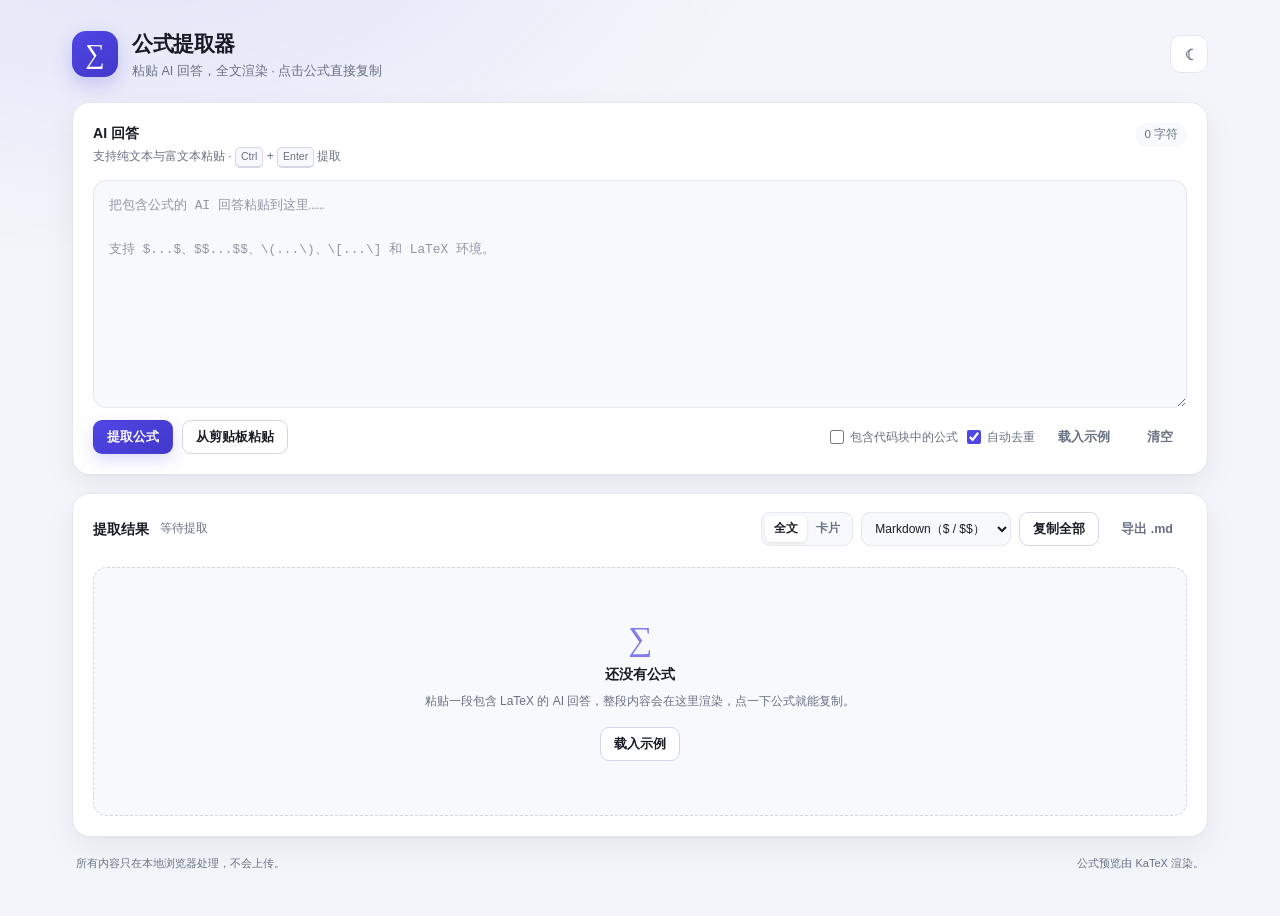
==== index.html @ 01013cb2 "Build offline formula extractor with full-document view Paste AI answers to render the whole documen" ====
<!doctype html>
<html lang="zh-CN">
<head>
  <!--
KaTeX is bundled under the MIT License.

The MIT License (MIT)

Copyright (c) 2013-2020 Khan Academy and other contributors

Permission is hereby granted, free of charge, to any person obtaining a copy
of this software and associated documentation files (the "Software"), to deal
in the Software without restriction, including without limitation the rights
to use, copy, modify, merge, publish, distribute, sublicense, and/or sell
copies of the Software, and to permit persons to whom the Software is
furnished to do so, subject to the following conditions:

The above copyright notice and this permission notice shall be included in all
copies or substantial portions of the Software.

THE SOFTWARE IS PROVIDED "AS IS", WITHOUT WARRANTY OF ANY KIND, EXPRESS OR
IMPLIED, INCLUDING BUT NOT LIMITED TO THE WARRANTIES OF MERCHANTABILITY,
FITNESS FOR A PARTICULAR PURPOSE AND NONINFRINGEMENT. IN NO EVENT SHALL THE
AUTHORS OR COPYRIGHT HOLDERS BE LIABLE FOR ANY CLAIM, DAMAGES OR OTHER
LIABILITY, WHETHER IN AN ACTION OF CONTRACT, TORT OR OTHERWISE, ARISING FROM,
OUT OF OR IN CONNECTION WITH THE SOFTWARE OR THE USE OR OTHER DEALINGS IN THE
SOFTWARE.
-->
  <meta charset="utf-8">
  <meta name="viewport" content="width=device-width, initial-scale=1">
  <title>公式提取器</title>
  <script>
    (function () {
      var theme = '';
      try {
        var saved = JSON.parse(localStorage.getItem('formula-extractor:v1') || 'null');
        if (saved) theme = saved.theme;
      } catch (error) {
        theme = '';
      }
      if (theme !== 'dark' && theme !== 'light') {
        theme = window.matchMedia && window.matchMedia('(prefers-color-scheme: dark)').matches ? 'dark' : 'light';
      }
      document.documentElement.dataset.theme = theme;
    })();
  </script>
  <style id="katex-css">@font-face{font-display:block;font-family:KaTeX_AMS;font-style:normal;font-weight:400;src:url([data-uri]) format("woff2")}@font-face{font-display:block;font-family:KaTeX_Caligraphic;font-style:normal;font-weight:700;src:url([data-uri]) format("woff2")}@font-face{font-display:block;font-family:KaTeX_Caligraphic;font-style:normal;font-weight:400;src:url([data-uri]) format("woff2")}@font-face{font-display:block;font-family:KaTeX_Fraktur;font-style:normal;font-weight:700;src:url([data-uri]) format("woff2")}@font-face{font-display:block;font-family:KaTeX_Fraktur;font-style:normal;font-weight:400;src:url([data-uri]) format("woff2")}@font-face{font-display:block;font-family:KaTeX_Main;font-style:normal;font-weight:700;src:url([data-uri]) format("woff2")}@font-face{font-display:block;font-family:KaTeX_Main;font-style:italic;font-weight:700;src:url([data-uri]) format("woff2")}@font-face{font-display:block;font-family:KaTeX_Main;font-style:italic;font-weight:400;src:url([data-uri]) format("woff2")}@font-face{font-display:block;font-family:KaTeX_Main;font-style:normal;font-weight:400;src:url([data-uri]) format("woff2")}@font-face{font-display:block;font-family:KaTeX_Math;font-style:italic;font-weight:700;src:url([data-uri]) format("woff2")}@font-face{font-display:block;font-family:KaTeX_Math;font-style:italic;font-weight:400;src:url([data-uri]) format("woff2")}@font-face{font-display:block;font-family:"KaTeX_SansSerif";font-style:normal;font-weight:700;src:url([data-uri]) format("woff2")}@font-face{font-display:block;font-family:"KaTeX_SansSerif";font-style:italic;font-weight:400;src:url([data-uri]) format("woff2")}@font-face{font-display:block;font-family:"KaTeX_SansSerif";font-style:normal;font-weight:400;src:url([data-uri]) format("woff2")}@font-face{font-display:block;font-family:KaTeX_Script;font-style:normal;font-weight:400;src:url([data-uri]) format("woff2")}@font-face{font-display:block;font-family:KaTeX_Size1;font-style:normal;font-weight:400;src:url([data-uri]) format("woff2")}@font-face{font-display:block;font-family:KaTeX_Size2;font-style:normal;font-weight:400;src:url([data-uri]) format("woff2")}@font-face{font-display:block;font-family:KaTeX_Size3;font-style:normal;font-weight:400;src:url([data-uri]) format("woff2")}@font-face{font-display:block;font-family:KaTeX_Size4;font-style:normal;font-weight:400;src:url([data-uri]) format("woff2")}@font-face{font-display:block;font-family:KaTeX_Typewriter;font-style:normal;font-weight:400;src:url([data-uri]) format("woff2")}.katex{font:normal 1.21em KaTeX_Main,math,Times New Roman,serif;line-height:1.2;position:relative;text-indent:0;text-rendering:auto}.katex *{-ms-high-contrast-adjust:none!important;border-color:currentColor}.katex .katex-version:after{content:"0.19.1"}.katex .katex-mathml{border:0;-webkit-clip-path:inset(50%);clip-path:inset(50%);height:1px;overflow:hidden;padding:0;position:absolute;width:1px}.katex .katex-html>.katex-newline{display:block}.katex .katex-base{position:relative;white-space:nowrap;width:-webkit-min-content;width:-moz-min-content;width:min-content}.katex .katex-base,.katex .katex-strut{display:inline-block}.katex .textbf{font-weight:700}.katex .textit{font-style:italic}.katex .textrm{font-family:KaTeX_Main}.katex .textsf{font-family:KaTeX_SansSerif}.katex .texttt{font-family:KaTeX_Typewriter}.katex .mathnormal{font-family:KaTeX_Math;font-style:italic}.katex .mathit{font-family:KaTeX_Main;font-style:italic}.katex .mathrm{font-style:normal}.katex .mathbf{font-family:KaTeX_Main;font-weight:700}.katex .boldsymbol{font-family:KaTeX_Math;font-style:italic;font-weight:700}.katex .amsrm,.katex .mathbb,.katex .textbb{font-family:KaTeX_AMS}.katex .mathcal{font-family:KaTeX_Caligraphic}.katex .mathfrak,.katex .textfrak{font-family:KaTeX_Fraktur}.katex .mathboldfrak,.katex .textboldfrak{font-family:KaTeX_Fraktur;font-weight:700}.katex .mathtt{font-family:KaTeX_Typewriter}.katex .mathscr,.katex .textscr{font-family:KaTeX_Script}.katex .mathsf,.katex .textsf{font-family:KaTeX_SansSerif}.katex .mathboldsf,.katex .textboldsf{font-family:KaTeX_SansSerif;font-weight:700}.katex .mathitsf,.katex .mathsfit,.katex .textitsf{font-family:KaTeX_SansSerif;font-style:italic}.katex .mainrm{font-family:KaTeX_Main;font-style:normal}.katex .vlist-t{border-collapse:collapse;display:inline-table;table-layout:fixed}.katex .vlist-r{display:table-row}.katex .vlist{display:table-cell;position:relative;vertical-align:bottom}.katex .vlist>span{display:block;height:0;position:relative}.katex .vlist>span>span{display:inline-block}.katex .vlist>span>.pstrut{overflow:hidden;width:0}.katex .vlist-t2{margin-right:-2px}.katex .vlist-s{display:table-cell;font-size:1px;min-width:2px;vertical-align:bottom;width:2px}.katex .katex-vbox{align-items:baseline;display:inline-flex;flex-direction:column}.katex .katex-thinbox{display:inline-flex;flex-direction:row;max-width:0;width:0}.katex .msupsub{text-align:left}.katex .mfrac>span>span{text-align:center}.katex .mfrac .frac-line{border-bottom-style:solid;display:inline-block;width:100%}.katex .katex-hdashline,.katex .katex-hline,.katex .katex-overline .overline-line,.katex .katex-rule,.katex .katex-underline .underline-line,.katex .mfrac .frac-line{min-height:1px}.katex .mspace{display:inline-block}.katex .katex-smash{display:inline;line-height:0}.katex .clap,.katex .llap,.katex .rlap{position:relative;width:0}.katex .clap>.katex-inner,.katex .llap>.katex-inner,.katex .rlap>.katex-inner{position:absolute}.katex .clap>.katex-fix,.katex .llap>.katex-fix,.katex .rlap>.katex-fix{display:inline-block}.katex .llap>.katex-inner{right:0}.katex .clap>.katex-inner,.katex .rlap>.katex-inner{left:0}.katex .clap>.katex-inner>span{margin-left:-50%;margin-right:50%}.katex .katex-rule{border:0 solid;display:inline-block;position:relative}.katex .katex-hline,.katex .katex-overline .overline-line,.katex .katex-underline .underline-line{border-bottom-style:solid;display:inline-block;width:100%}.katex .katex-hdashline{border-bottom-style:dashed;display:inline-block;width:100%}.katex .sqrt>.katex-root{margin-left:.2777777778em;margin-right:-.5555555556em}.katex .fontsize-ensurer.reset-size1.size1,.katex .katex-sizing.reset-size1.size1{font-size:1em}.katex .fontsize-ensurer.reset-size1.size2,.katex .katex-sizing.reset-size1.size2{font-size:1.2em}.katex .fontsize-ensurer.reset-size1.size3,.katex .katex-sizing.reset-size1.size3{font-size:1.4em}.katex .fontsize-ensurer.reset-size1.size4,.katex .katex-sizing.reset-size1.size4{font-size:1.6em}.katex .fontsize-ensurer.reset-size1.size5,.katex .katex-sizing.reset-size1.size5{font-size:1.8em}.katex .fontsize-ensurer.reset-size1.size6,.katex .katex-sizing.reset-size1.size6{font-size:2em}.katex .fontsize-ensurer.reset-size1.size7,.katex .katex-sizing.reset-size1.size7{font-size:2.4em}.katex .fontsize-ensurer.reset-size1.size8,.katex .katex-sizing.reset-size1.size8{font-size:2.88em}.katex .fontsize-ensurer.reset-size1.size9,.katex .katex-sizing.reset-size1.size9{font-size:3.456em}.katex .fontsize-ensurer.reset-size1.size10,.katex .katex-sizing.reset-size1.size10{font-size:4.148em}.katex .fontsize-ensurer.reset-size1.size11,.katex .katex-sizing.reset-size1.size11{font-size:4.976em}.katex .fontsize-ensurer.reset-size2.size1,.katex .katex-sizing.reset-size2.size1{font-size:.8333333333em}.katex .fontsize-ensurer.reset-size2.size2,.katex .katex-sizing.reset-size2.size2{font-size:1em}.katex .fontsize-ensurer.reset-size2.size3,.katex .katex-sizing.reset-size2.size3{font-size:1.1666666667em}.katex .fontsize-ensurer.reset-size2.size4,.katex .katex-sizing.reset-size2.size4{font-size:1.3333333333em}.katex .fontsize-ensurer.reset-size2.size5,.katex .katex-sizing.reset-size2.size5{font-size:1.5em}.katex .fontsize-ensurer.reset-size2.size6,.katex .katex-sizing.reset-size2.size6{font-size:1.6666666667em}.katex .fontsize-ensurer.reset-size2.size7,.katex .katex-sizing.reset-size2.size7{font-size:2em}.katex .fontsize-ensurer.reset-size2.size8,.katex .katex-sizing.reset-size2.size8{font-size:2.4em}.katex .fontsize-ensurer.reset-size2.size9,.katex .katex-sizing.reset-size2.size9{font-size:2.88em}.katex .fontsize-ensurer.reset-size2.size10,.katex .katex-sizing.reset-size2.size10{font-size:3.4566666667em}.katex .fontsize-ensurer.reset-size2.size11,.katex .katex-sizing.reset-size2.size11{font-size:4.1466666667em}.katex .fontsize-ensurer.reset-size3.size1,.katex .katex-sizing.reset-size3.size1{font-size:.7142857143em}.katex .fontsize-ensurer.reset-size3.size2,.katex .katex-sizing.reset-size3.size2{font-size:.8571428571em}.katex .fontsize-ensurer.reset-size3.size3,.katex .katex-sizing.reset-size3.size3{font-size:1em}.katex .fontsize-ensurer.reset-size3.size4,.katex .katex-sizing.reset-size3.size4{font-size:1.1428571429em}.katex .fontsize-ensurer.reset-size3.size5,.katex .katex-sizing.reset-size3.size5{font-size:1.2857142857em}.katex .fontsize-ensurer.reset-size3.size6,.katex .katex-sizing.reset-size3.size6{font-size:1.4285714286em}.katex .fontsize-ensurer.reset-size3.size7,.katex .katex-sizing.reset-size3.size7{font-size:1.7142857143em}.katex .fontsize-ensurer.reset-size3.size8,.katex .katex-sizing.reset-size3.size8{font-size:2.0571428571em}.katex .fontsize-ensurer.reset-size3.size9,.katex .katex-sizing.reset-size3.size9{font-size:2.4685714286em}.katex .fontsize-ensurer.reset-size3.size10,.katex .katex-sizing.reset-size3.size10{font-size:2.9628571429em}.katex .fontsize-ensurer.reset-size3.size11,.katex .katex-sizing.reset-size3.size11{font-size:3.5542857143em}.katex .fontsize-ensurer.reset-size4.size1,.katex .katex-sizing.reset-size4.size1{font-size:.625em}.katex .fontsize-ensurer.reset-size4.size2,.katex .katex-sizing.reset-size4.size2{font-size:.75em}.katex .fontsize-ensurer.reset-size4.size3,.katex .katex-sizing.reset-size4.size3{font-size:.875em}.katex .fontsize-ensurer.reset-size4.size4,.katex .katex-sizing.reset-size4.size4{font-size:1em}.katex .fontsize-ensurer.reset-size4.size5,.katex .katex-sizing.reset-size4.size5{font-size:1.125em}.katex .fontsize-ensurer.reset-size4.size6,.katex .katex-sizing.reset-size4.size6{font-size:1.25em}.katex .fontsize-ensurer.reset-size4.size7,.katex .katex-sizing.reset-size4.size7{font-size:1.5em}.katex .fontsize-ensurer.reset-size4.size8,.katex .katex-sizing.reset-size4.size8{font-size:1.8em}.katex .fontsize-ensurer.reset-size4.size9,.katex .katex-sizing.reset-size4.size9{font-size:2.16em}.katex .fontsize-ensurer.reset-size4.size10,.katex .katex-sizing.reset-size4.size10{font-size:2.5925em}.katex .fontsize-ensurer.reset-size4.size11,.katex .katex-sizing.reset-size4.size11{font-size:3.11em}.katex .fontsize-ensurer.reset-size5.size1,.katex .katex-sizing.reset-size5.size1{font-size:.5555555556em}.katex .fontsize-ensurer.reset-size5.size2,.katex .katex-sizing.reset-size5.size2{font-size:.6666666667em}.katex .fontsize-ensurer.reset-size5.size3,.katex .katex-sizing.reset-size5.size3{font-size:.7777777778em}.katex .fontsize-ensurer.reset-size5.size4,.katex .katex-sizing.reset-size5.size4{font-size:.8888888889em}.katex .fontsize-ensurer.reset-size5.size5,.katex .katex-sizing.reset-size5.size5{font-size:1em}.katex .fontsize-ensurer.reset-size5.size6,.katex .katex-sizing.reset-size5.size6{font-size:1.1111111111em}.katex .fontsize-ensurer.reset-size5.size7,.katex .katex-sizing.reset-size5.size7{font-size:1.3333333333em}.katex .fontsize-ensurer.reset-size5.size8,.katex .katex-sizing.reset-size5.size8{font-size:1.6em}.katex .fontsize-ensurer.reset-size5.size9,.katex .katex-sizing.reset-size5.size9{font-size:1.92em}.katex .fontsize-ensurer.reset-size5.size10,.katex .katex-sizing.reset-size5.size10{font-size:2.3044444444em}.katex .fontsize-ensurer.reset-size5.size11,.katex .katex-sizing.reset-size5.size11{font-size:2.7644444444em}.katex .fontsize-ensurer.reset-size6.size1,.katex .katex-sizing.reset-size6.size1{font-size:.5em}.katex .fontsize-ensurer.reset-size6.size2,.katex .katex-sizing.reset-size6.size2{font-size:.6em}.katex .fontsize-ensurer.reset-size6.size3,.katex .katex-sizing.reset-size6.size3{font-size:.7em}.katex .fontsize-ensurer.reset-size6.size4,.katex .katex-sizing.reset-size6.size4{font-size:.8em}.katex .fontsize-ensurer.reset-size6.size5,.katex .katex-sizing.reset-size6.size5{font-size:.9em}.katex .fontsize-ensurer.reset-size6.size6,.katex .katex-sizing.reset-size6.size6{font-size:1em}.katex .fontsize-ensurer.reset-size6.size7,.katex .katex-sizing.reset-size6.size7{font-size:1.2em}.katex .fontsize-ensurer.reset-size6.size8,.katex .katex-sizing.reset-size6.size8{font-size:1.44em}.katex .fontsize-ensurer.reset-size6.size9,.katex .katex-sizing.reset-size6.size9{font-size:1.728em}.katex .fontsize-ensurer.reset-size6.size10,.katex .katex-sizing.reset-size6.size10{font-size:2.074em}.katex .fontsize-ensurer.reset-size6.size11,.katex .katex-sizing.reset-size6.size11{font-size:2.488em}.katex .fontsize-ensurer.reset-size7.size1,.katex .katex-sizing.reset-size7.size1{font-size:.4166666667em}.katex .fontsize-ensurer.reset-size7.size2,.katex .katex-sizing.reset-size7.size2{font-size:.5em}.katex .fontsize-ensurer.reset-size7.size3,.katex .katex-sizing.reset-size7.size3{font-size:.5833333333em}.katex .fontsize-ensurer.reset-size7.size4,.katex .katex-sizing.reset-size7.size4{font-size:.6666666667em}.katex .fontsize-ensurer.reset-size7.size5,.katex .katex-sizing.reset-size7.size5{font-size:.75em}.katex .fontsize-ensurer.reset-size7.size6,.katex .katex-sizing.reset-size7.size6{font-size:.8333333333em}.katex .fontsize-ensurer.reset-size7.size7,.katex .katex-sizing.reset-size7.size7{font-size:1em}.katex .fontsize-ensurer.reset-size7.size8,.katex .katex-sizing.reset-size7.size8{font-size:1.2em}.katex .fontsize-ensurer.reset-size7.size9,.katex .katex-sizing.reset-size7.size9{font-size:1.44em}.katex .fontsize-ensurer.reset-size7.size10,.katex .katex-sizing.reset-size7.size10{font-size:1.7283333333em}.katex .fontsize-ensurer.reset-size7.size11,.katex .katex-sizing.reset-size7.size11{font-size:2.0733333333em}.katex .fontsize-ensurer.reset-size8.size1,.katex .katex-sizing.reset-size8.size1{font-size:.3472222222em}.katex .fontsize-ensurer.reset-size8.size2,.katex .katex-sizing.reset-size8.size2{font-size:.4166666667em}.katex .fontsize-ensurer.reset-size8.size3,.katex .katex-sizing.reset-size8.size3{font-size:.4861111111em}.katex .fontsize-ensurer.reset-size8.size4,.katex .katex-sizing.reset-size8.size4{font-size:.5555555556em}.katex .fontsize-ensurer.reset-size8.size5,.katex .katex-sizing.reset-size8.size5{font-size:.625em}.katex .fontsize-ensurer.reset-size8.size6,.katex .katex-sizing.reset-size8.size6{font-size:.6944444444em}.katex .fontsize-ensurer.reset-size8.size7,.katex .katex-sizing.reset-size8.size7{font-size:.8333333333em}.katex .fontsize-ensurer.reset-size8.size8,.katex .katex-sizing.reset-size8.size8{font-size:1em}.katex .fontsize-ensurer.reset-size8.size9,.katex .katex-sizing.reset-size8.size9{font-size:1.2em}.katex .fontsize-ensurer.reset-size8.size10,.katex .katex-sizing.reset-size8.size10{font-size:1.4402777778em}.katex .fontsize-ensurer.reset-size8.size11,.katex .katex-sizing.reset-size8.size11{font-size:1.7277777778em}.katex .fontsize-ensurer.reset-size9.size1,.katex .katex-sizing.reset-size9.size1{font-size:.2893518519em}.katex .fontsize-ensurer.reset-size9.size2,.katex .katex-sizing.reset-size9.size2{font-size:.3472222222em}.katex .fontsize-ensurer.reset-size9.size3,.katex .katex-sizing.reset-size9.size3{font-size:.4050925926em}.katex .fontsize-ensurer.reset-size9.size4,.katex .katex-sizing.reset-size9.size4{font-size:.462962963em}.katex .fontsize-ensurer.reset-size9.size5,.katex .katex-sizing.reset-size9.size5{font-size:.5208333333em}.katex .fontsize-ensurer.reset-size9.size6,.katex .katex-sizing.reset-size9.size6{font-size:.5787037037em}.katex .fontsize-ensurer.reset-size9.size7,.katex .katex-sizing.reset-size9.size7{font-size:.6944444444em}.katex .fontsize-ensurer.reset-size9.size8,.katex .katex-sizing.reset-size9.size8{font-size:.8333333333em}.katex .fontsize-ensurer.reset-size9.size9,.katex .katex-sizing.reset-size9.size9{font-size:1em}.katex .fontsize-ensurer.reset-size9.size10,.katex .katex-sizing.reset-size9.size10{font-size:1.2002314815em}.katex .fontsize-ensurer.reset-size9.size11,.katex .katex-sizing.reset-size9.size11{font-size:1.4398148148em}.katex .fontsize-ensurer.reset-size10.size1,.katex .katex-sizing.reset-size10.size1{font-size:.2410800386em}.katex .fontsize-ensurer.reset-size10.size2,.katex .katex-sizing.reset-size10.size2{font-size:.2892960463em}.katex .fontsize-ensurer.reset-size10.size3,.katex .katex-sizing.reset-size10.size3{font-size:.337512054em}.katex .fontsize-ensurer.reset-size10.size4,.katex .katex-sizing.reset-size10.size4{font-size:.3857280617em}.katex .fontsize-ensurer.reset-size10.size5,.katex .katex-sizing.reset-size10.size5{font-size:.4339440694em}.katex .fontsize-ensurer.reset-size10.size6,.katex .katex-sizing.reset-size10.size6{font-size:.4821600771em}.katex .fontsize-ensurer.reset-size10.size7,.katex .katex-sizing.reset-size10.size7{font-size:.5785920926em}.katex .fontsize-ensurer.reset-size10.size8,.katex .katex-sizing.reset-size10.size8{font-size:.6943105111em}.katex .fontsize-ensurer.reset-size10.size9,.katex .katex-sizing.reset-size10.size9{font-size:.8331726133em}.katex .fontsize-ensurer.reset-size10.size10,.katex .katex-sizing.reset-size10.size10{font-size:1em}.katex .fontsize-ensurer.reset-size10.size11,.katex .katex-sizing.reset-size10.size11{font-size:1.1996142719em}.katex .fontsize-ensurer.reset-size11.size1,.katex .katex-sizing.reset-size11.size1{font-size:.2009646302em}.katex .fontsize-ensurer.reset-size11.size2,.katex .katex-sizing.reset-size11.size2{font-size:.2411575563em}.katex .fontsize-ensurer.reset-size11.size3,.katex .katex-sizing.reset-size11.size3{font-size:.2813504823em}.katex .fontsize-ensurer.reset-size11.size4,.katex .katex-sizing.reset-size11.size4{font-size:.3215434084em}.katex .fontsize-ensurer.reset-size11.size5,.katex .katex-sizing.reset-size11.size5{font-size:.3617363344em}.katex .fontsize-ensurer.reset-size11.size6,.katex .katex-sizing.reset-size11.size6{font-size:.4019292605em}.katex .fontsize-ensurer.reset-size11.size7,.katex .katex-sizing.reset-size11.size7{font-size:.4823151125em}.katex .fontsize-ensurer.reset-size11.size8,.katex .katex-sizing.reset-size11.size8{font-size:.578778135em}.katex .fontsize-ensurer.reset-size11.size9,.katex .katex-sizing.reset-size11.size9{font-size:.6945337621em}.katex .fontsize-ensurer.reset-size11.size10,.katex .katex-sizing.reset-size11.size10{font-size:.8336012862em}.katex .fontsize-ensurer.reset-size11.size11,.katex .katex-sizing.reset-size11.size11{font-size:1em}.katex .delimsizing.size1{font-family:KaTeX_Size1}.katex .delimsizing.size2{font-family:KaTeX_Size2}.katex .delimsizing.size3{font-family:KaTeX_Size3}.katex .delimsizing.size4{font-family:KaTeX_Size4}.katex .delimsizing.mult .delim-size1>span{font-family:KaTeX_Size1}.katex .delimsizing.mult .delim-size4>span{font-family:KaTeX_Size4}.katex .nulldelimiter{display:inline-block;width:.12em}.katex .delimcenter,.katex .op-symbol{position:relative}.katex .op-symbol.small-op{font-family:KaTeX_Size1}.katex .op-symbol.large-op{font-family:KaTeX_Size2}.katex .katex-accent>.vlist-t,.katex .op-limits>.vlist-t{text-align:center}.katex .katex-accent .accent-body{position:relative}.katex .katex-accent .accent-body:not(.accent-full){width:0}.katex .katex-overlay{display:block}.katex .mtable .vertical-separator{display:inline-block;min-width:1px}.katex .mtable .arraycolsep{display:inline-block}.katex .mtable .col-align-c>.vlist-t{text-align:center}.katex .mtable .col-align-l>.vlist-t{text-align:left}.katex .mtable .col-align-r>.vlist-t{text-align:right}.katex .svg-align{text-align:left}.katex svg{fill:currentColor;stroke:currentColor;display:block;height:inherit;position:absolute;width:100%}.katex svg path{stroke:none}.katex svg{fill-rule:nonzero;fill-opacity:1;stroke-width:1;stroke-linecap:butt;stroke-linejoin:miter;stroke-miterlimit:4;stroke-dasharray:none;stroke-dashoffset:0;stroke-opacity:1}.katex img{border-style:none;max-height:none;max-width:none;min-height:0;min-width:0}.katex .katex-stretchy{display:block;overflow:hidden;position:relative;width:100%}.katex .katex-stretchy:after,.katex .katex-stretchy:before{content:""}.katex .hide-tail{overflow:hidden;position:relative;width:100%}.katex .halfarrow-left{left:0;overflow:hidden;position:absolute;width:50.2%}.katex .halfarrow-right{overflow:hidden;position:absolute;right:0;width:50.2%}.katex .brace-left{left:0;overflow:hidden;position:absolute;width:25.1%}.katex .brace-center{left:25%;overflow:hidden;position:absolute;width:50%}.katex .brace-right{overflow:hidden;position:absolute;right:0;width:25.1%}.katex .x-arrow-pad{padding:0 .5em}.katex .cd-arrow-pad{padding:0 .55556em 0 .27778em}.katex .mover,.katex .munder,.katex .x-arrow{text-align:center}.katex .boxpad{padding:0 .3em}.katex .fbox,.katex .fcolorbox{border:.04em solid;box-sizing:border-box}.katex .cancel-pad{padding:0 .2em}.katex .cancel-lap{margin-left:-.2em;margin-right:-.2em}.katex .katex-sout{border-bottom-style:solid;border-bottom-width:.08em}.katex .angl{border-right:.049em solid;border-top:.049em solid;box-sizing:border-box;margin-right:.03889em}.katex .anglpad{padding:0 .03889em}.katex .reflectbox{display:inline-block;transform:scaleX(-1)}.katex .eqn-num:before{content:"(" counter(katexEqnNo) ")";counter-increment:katexEqnNo}.katex .mml-eqn-num:before{content:"(" counter(mmlEqnNo) ")";counter-increment:mmlEqnNo}.katex .mtr-glue{width:50%}.katex .cd-vert-arrow{display:inline-block;position:relative}.katex .cd-label-left{display:inline-block;position:absolute;right:calc(50% + .3em);text-align:left}.katex .cd-label-right{display:inline-block;left:calc(50% + .3em);position:absolute;text-align:right}.katex-display{display:block;margin:1em 0;text-align:center}.katex-display>.katex{display:block;text-align:center;white-space:nowrap}.katex-display>.katex>.katex-html{display:block;position:relative}.katex-display>.katex>.katex-html>.katex-tag{position:absolute;right:0}.katex-display.leqno>.katex>.katex-html>.katex-tag{left:0;right:auto}.katex-display.fleqn>.katex{padding-left:2em;text-align:left}body{counter-reset:katexEqnNo mmlEqnNo}
</style>
  <style id="app-css">:root {
  color-scheme: light;
  --bg: #f4f5fa;
  --glow: rgba(99, 102, 241, 0.12);
  --panel: #ffffff;
  --panel-soft: #f8f9fc;
  --border: #e4e7ef;
  --border-strong: #d3d8e4;
  --text: #171a23;
  --muted: #687084;
  --accent: #4f46e5;
  --accent-strong: #4338ca;
  --primary-1: #4f46e5;
  --primary-2: #4338ca;
  --accent-soft: #eef1ff;
  --accent-border: #c7ccff;
  --inline: #2563eb;
  --inline-bg: #eaf1ff;
  --display: #7c3aed;
  --display-bg: #f2ecff;
  --html: #047857;
  --html-bg: #e7f8f0;
  --code: #b45309;
  --code-bg: #fff7e6;
  --danger: #dc2626;
  --danger-soft: rgba(220, 38, 38, 0.1);
  --warn: #b45309;
  --warn-bg: #fff8e6;
  --warn-border: #f2d38c;
  --info-bg: #eef4ff;
  --info-border: #c9d8ff;
  --code-surface: #f5f6fa;
  --shadow: 0 1px 2px rgba(16, 24, 40, 0.04), 0 12px 32px rgba(16, 24, 40, 0.06);
  --toast-bg: #171a23;
  --toast-text: #ffffff;
}

[data-theme="dark"] {
  color-scheme: dark;
  --bg: #0c0e14;
  --glow: rgba(129, 140, 248, 0.1);
  --panel: #141721;
  --panel-soft: #191d29;
  --border: #262b3a;
  --border-strong: #343b4e;
  --text: #e8eaf2;
  --muted: #98a1b5;
  --accent: #818cf8;
  --accent-strong: #a5b4fc;
  --primary-1: #4f46e5;
  --primary-2: #4338ca;
  --accent-soft: #1c2140;
  --accent-border: #3a4180;
  --inline: #93c5fd;
  --inline-bg: #14263d;
  --display: #c4b5fd;
  --display-bg: #241b3d;
  --html: #6ee7b7;
  --html-bg: #102a24;
  --code: #fbbf24;
  --code-bg: #2a2314;
  --danger: #f87171;
  --danger-soft: rgba(248, 113, 113, 0.12);
  --warn: #fbbf24;
  --warn-bg: #2a2314;
  --warn-border: #5c4a1e;
  --info-bg: #152238;
  --info-border: #2b4570;
  --code-surface: #0e1119;
  --shadow: 0 1px 2px rgba(0, 0, 0, 0.3), 0 16px 40px rgba(0, 0, 0, 0.24);
  --toast-bg: #e8eaf2;
  --toast-text: #141721;
}

*,
*::before,
*::after {
  box-sizing: border-box;
}

[hidden] {
  display: none !important;
}

html {
  scroll-behavior: smooth;
}

body {
  margin: 0;
  min-height: 100vh;
  background: var(--bg);
  color: var(--text);
  font-family: -apple-system, BlinkMacSystemFont, "Segoe UI", "Microsoft YaHei", "PingFang SC", sans-serif;
  font-size: 14px;
  line-height: 1.5;
  -webkit-font-smoothing: antialiased;
}

body::before {
  content: "";
  position: fixed;
  inset: 0;
  z-index: 0;
  pointer-events: none;
  background: radial-gradient(900px 520px at 12% -10%, var(--glow), transparent 68%);
}

::selection {
  background: var(--accent-border);
  color: var(--text);
}

h1,
h2,
h3,
p {
  margin: 0;
}

button,
input,
select,
textarea {
  font: inherit;
  color: inherit;
}

button {
  cursor: pointer;
}

:focus-visible {
  outline: 2px solid var(--accent);
  outline-offset: 2px;
}

.app {
  position: relative;
  z-index: 1;
  width: min(1180px, 100%);
  margin: 0 auto;
  padding: 28px 22px 44px;
}

.app-header {
  display: flex;
  align-items: center;
  justify-content: space-between;
  gap: 20px;
  margin-bottom: 22px;
}

.brand {
  display: flex;
  align-items: center;
  gap: 14px;
  min-width: 0;
}

.brand-mark {
  display: grid;
  place-items: center;
  width: 46px;
  height: 46px;
  flex: 0 0 auto;
  border-radius: 14px;
  background: linear-gradient(145deg, var(--primary-1), var(--primary-2));
  color: #fff;
  font-family: Georgia, "Times New Roman", serif;
  font-size: 27px;
  line-height: 1;
  box-shadow: 0 8px 20px rgba(79, 70, 229, 0.24);
}

.brand h1 {
  font-size: 21px;
  font-weight: 700;
  letter-spacing: -0.02em;
}

.brand p {
  margin-top: 2px;
  color: var(--muted);
  font-size: 12.5px;
}

.header-actions {
  display: flex;
  align-items: center;
  gap: 8px;
}

.icon-btn {
  display: grid;
  place-items: center;
  width: 38px;
  height: 38px;
  border: 1px solid var(--border);
  border-radius: 11px;
  background: var(--panel);
  color: var(--muted);
  font-size: 18px;
  line-height: 1;
  transition: border-color 0.16s ease, color 0.16s ease, transform 0.16s ease;
}

.icon-btn:hover {
  border-color: var(--border-strong);
  color: var(--text);
  transform: translateY(-1px);
}

main {
  display: grid;
  gap: 18px;
}

.panel {
  border: 1px solid var(--border);
  border-radius: 18px;
  background: var(--panel);
  box-shadow: var(--shadow);
}

.input-panel {
  padding: 20px;
}

.panel-head {
  display: flex;
  align-items: flex-start;
  justify-content: space-between;
  gap: 16px;
  margin-bottom: 12px;
}

.panel-head h2,
.results-head h2 {
  font-size: 14px;
  font-weight: 700;
  letter-spacing: 0.01em;
}

.hint {
  margin-top: 3px;
  color: var(--muted);
  font-size: 12px;
}

kbd {
  display: inline-block;
  padding: 1px 5px;
  border: 1px solid var(--border-strong);
  border-bottom-width: 2px;
  border-radius: 5px;
  background: var(--panel-soft);
  color: var(--muted);
  font-family: inherit;
  font-size: 10.5px;
  line-height: 1.5;
}

.input-count {
  flex: 0 0 auto;
  padding: 3px 9px;
  border-radius: 999px;
  background: var(--panel-soft);
  color: var(--muted);
  font-size: 11.5px;
  font-variant-numeric: tabular-nums;
}

.input-area {
  display: block;
  width: 100%;
  min-height: 228px;
  max-height: 560px;
  padding: 14px 15px;
  resize: vertical;
  border: 1px solid var(--border);
  border-radius: 13px;
  background: var(--panel-soft);
  color: var(--text);
  font-family: "Cascadia Code", "SFMono-Regular", Consolas, "Liberation Mono", monospace;
  font-size: 12.8px;
  line-height: 1.72;
  transition: border-color 0.16s ease, box-shadow 0.16s ease;
}

.input-area::placeholder {
  color: var(--muted);
  opacity: 0.72;
}

.input-area:focus {
  outline: none;
  border-color: var(--accent-border);
  box-shadow: 0 0 0 3px var(--accent-soft);
}

.input-actions {
  display: flex;
  flex-wrap: wrap;
  align-items: center;
  gap: 9px;
  margin-top: 12px;
}

.action-spacer {
  flex: 1 1 16px;
}

.btn {
  display: inline-flex;
  align-items: center;
  justify-content: center;
  gap: 6px;
  min-height: 34px;
  padding: 6px 13px;
  border: 1px solid var(--border-strong);
  border-radius: 9px;
  background: var(--panel);
  color: var(--text);
  font-size: 12.5px;
  font-weight: 600;
  white-space: nowrap;
  transition: background 0.16s ease, border-color 0.16s ease, color 0.16s ease, transform 0.16s ease;
}

.btn:hover {
  border-color: var(--accent-border);
  background: var(--accent-soft);
}

.btn:active {
  transform: translateY(1px);
}

.btn.primary {
  border-color: transparent;
  background: linear-gradient(145deg, var(--primary-1), var(--primary-2));
  color: #fff;
  box-shadow: 0 6px 16px rgba(79, 70, 229, 0.2);
}

.btn.primary:hover {
  background: linear-gradient(145deg, var(--primary-2), var(--primary-2));
  border-color: transparent;
}

.btn.ghost {
  border-color: transparent;
  background: transparent;
  color: var(--muted);
  box-shadow: none;
}

.btn.ghost:hover {
  background: var(--panel-soft);
  color: var(--text);
}

.btn.ghost.danger:hover {
  background: var(--danger-soft);
  color: var(--danger);
}

.btn.tiny {
  min-height: 28px;
  padding: 4px 10px;
  border-radius: 8px;
  font-size: 11.5px;
}

.check {
  display: inline-flex;
  align-items: center;
  gap: 6px;
  color: var(--muted);
  font-size: 12px;
  cursor: pointer;
  user-select: none;
}

.check input {
  width: 14px;
  height: 14px;
  margin: 0;
  accent-color: var(--accent);
}

.notice {
  margin-top: 12px;
  padding: 9px 12px;
  border: 1px solid var(--info-border);
  border-radius: 10px;
  background: var(--info-bg);
  color: var(--text);
  font-size: 12px;
  line-height: 1.65;
}

.notice.warn {
  border-color: var(--warn-border);
  background: var(--warn-bg);
  color: var(--warn);
}

.results-panel {
  padding: 18px 20px 20px;
}

.results-head {
  display: flex;
  flex-wrap: wrap;
  align-items: center;
  justify-content: space-between;
  gap: 12px 18px;
  margin-bottom: 15px;
}

.results-title {
  display: flex;
  align-items: center;
  gap: 10px;
  min-width: 0;
}

.stats {
  color: var(--muted);
  font-size: 11.5px;
  font-variant-numeric: tabular-nums;
}

.results-tools {
  display: flex;
  flex-wrap: wrap;
  align-items: center;
  gap: 8px;
}

.segmented {
  display: inline-flex;
  padding: 3px;
  border: 1px solid var(--border);
  border-radius: 9px;
  background: var(--panel-soft);
}

.segmented button {
  min-height: 26px;
  padding: 3px 9px;
  border: 0;
  border-radius: 6px;
  background: transparent;
  color: var(--muted);
  font-size: 11.5px;
  font-weight: 600;
}

.segmented button:hover {
  color: var(--text);
}

.segmented button.active {
  background: var(--panel);
  color: var(--text);
  box-shadow: 0 1px 3px rgba(16, 24, 40, 0.12);
}

.search-box {
  display: inline-flex;
  align-items: center;
  gap: 5px;
  min-height: 34px;
  padding: 0 9px;
  border: 1px solid var(--border);
  border-radius: 9px;
  background: var(--panel-soft);
  color: var(--muted);
  transition: border-color 0.16s ease, box-shadow 0.16s ease;
}

.search-box:focus-within {
  border-color: var(--accent-border);
  box-shadow: 0 0 0 3px var(--accent-soft);
}

.search-box span {
  font-size: 16px;
  line-height: 1;
}

.search-box input {
  width: 128px;
  padding: 4px 0;
  border: 0;
  outline: 0;
  background: transparent;
  font-size: 12px;
}

.search-box input::placeholder {
  color: var(--muted);
}

.select {
  min-height: 34px;
  max-width: 210px;
  padding: 5px 9px;
  border: 1px solid var(--border);
  border-radius: 9px;
  background: var(--panel-soft);
  color: var(--text);
  font-size: 12px;
}

.results {
  display: flex;
  flex-direction: column;
  gap: 12px;
}

.formula-card {
  padding: 13px;
  border: 1px solid var(--border);
  border-radius: 14px;
  background: var(--panel);
  animation: card-in 0.18s ease-out both;
}

@keyframes card-in {
  from {
    opacity: 0;
    transform: translateY(4px);
  }
  to {
    opacity: 1;
    transform: translateY(0);
  }
}

.card-head {
  display: flex;
  align-items: center;
  justify-content: space-between;
  gap: 12px;
  margin-bottom: 9px;
}

.card-meta {
  display: flex;
  flex-wrap: wrap;
  align-items: center;
  gap: 6px;
  min-width: 0;
}

.formula-index {
  display: inline-grid;
  place-items: center;
  min-width: 22px;
  height: 22px;
  padding: 0 5px;
  border-radius: 6px;
  background: var(--panel-soft);
  color: var(--muted);
  font-family: "Cascadia Code", Consolas, monospace;
  font-size: 11px;
  font-variant-numeric: tabular-nums;
}

.badge {
  display: inline-flex;
  align-items: center;
  min-height: 21px;
  padding: 2px 7px;
  border-radius: 6px;
  font-size: 10.5px;
  font-weight: 700;
  letter-spacing: 0.02em;
}

.type-badge.inline {
  background: var(--inline-bg);
  color: var(--inline);
}

.type-badge.display {
  background: var(--display-bg);
  color: var(--display);
}

.origin-badge {
  background: var(--html-bg);
  color: var(--html);
}

.origin-badge.code {
  background: var(--code-bg);
  color: var(--code);
}

.wrapper-label {
  padding: 1px 6px;
  border: 1px solid var(--border);
  border-radius: 5px;
  color: var(--muted);
  font-family: "Cascadia Code", Consolas, monospace;
  font-size: 10.5px;
}

.card-actions {
  display: flex;
  flex: 0 0 auto;
  align-items: center;
  gap: 6px;
}

.formula-context {
  margin: 0 1px 8px;
  overflow: hidden;
  color: var(--muted);
  font-size: 11.5px;
  line-height: 1.6;
  text-overflow: ellipsis;
  white-space: nowrap;
}

.formula-preview {
  display: block;
  min-height: 56px;
  padding: 14px 16px;
  overflow-x: auto;
  overflow-y: hidden;
  border: 1px solid var(--border);
  border-radius: 10px;
  background: var(--panel-soft);
  text-align: center;
}

.formula-preview.is-inline {
  text-align: left;
}

.preview-error {
  color: var(--danger);
  font-family: "Cascadia Code", Consolas, monospace;
  font-size: 12px;
  text-align: left;
}

.formula-preview .katex {
  font-size: 1.14em;
}

.formula-preview .katex-display {
  margin: 0;
  overflow-x: auto;
  overflow-y: hidden;
}

.formula-source {
  display: block;
  width: 100%;
  min-height: 42px;
  max-height: 260px;
  margin-top: 9px;
  padding: 9px 11px;
  resize: vertical;
  border: 1px solid var(--border);
  border-radius: 9px;
  background: var(--code-surface);
  color: var(--text);
  font-family: "Cascadia Code", "SFMono-Regular", Consolas, "Liberation Mono", monospace;
  font-size: 12px;
  line-height: 1.65;
  transition: border-color 0.16s ease, box-shadow 0.16s ease;
}

.formula-source:focus {
  outline: none;
  border-color: var(--accent-border);
  box-shadow: 0 0 0 3px var(--accent-soft);
}

.formula-source.is-edited {
  border-color: var(--accent-border);
}

.doc-tip {
  margin: -3px 0 13px;
  padding: 7px 11px;
  border: 1px dashed var(--accent-border);
  border-radius: 9px;
  background: var(--accent-soft);
  color: var(--accent-strong);
  font-size: 11.5px;
}

.doc-tip::before {
  content: "⧉";
  margin-right: 6px;
}

.doc-view {
  padding: 2px 2px 4px;
}

.doc-body {
  max-width: 78ch;
  margin: 0 auto;
  font-size: 14.5px;
  line-height: 1.85;
  overflow-wrap: break-word;
}

.doc-body > *:last-child {
  margin-bottom: 0;
}

.doc-body p {
  margin: 0 0 15px;
}

.doc-body h1,
.doc-body h2,
.doc-body h3,
.doc-body h4,
.doc-body h5,
.doc-body h6 {
  margin: 24px 0 10px;
  font-weight: 700;
  line-height: 1.4;
  letter-spacing: -0.01em;
}

.doc-body h1:first-child,
.doc-body h2:first-child,
.doc-body h3:first-child,
.doc-body h4:first-child,
.doc-body h5:first-child,
.doc-body h6:first-child {
  margin-top: 0;
}

.doc-body h1 {
  font-size: 1.45em;
}

.doc-body h2 {
  font-size: 1.28em;
}

.doc-body h3 {
  font-size: 1.12em;
}

.doc-body h4,
.doc-body h5,
.doc-body h6 {
  font-size: 1em;
}

.doc-body ul,
.doc-body ol {
  margin: 0 0 15px;
  padding-left: 1.5em;
}

.doc-body li {
  margin: 4px 0;
}

.doc-body li > ul,
.doc-body li > ol {
  margin: 4px 0;
}

.doc-body blockquote {
  margin: 0 0 15px;
  padding: 8px 14px;
  border-left: 3px solid var(--accent-border);
  border-radius: 0 8px 8px 0;
  background: var(--panel-soft);
  color: var(--muted);
}

.doc-body blockquote > :last-child {
  margin-bottom: 0;
}

.doc-body pre {
  margin: 0 0 15px;
  padding: 12px 14px;
  overflow-x: auto;
  border: 1px solid var(--border);
  border-radius: 10px;
  background: var(--code-surface);
  font-size: 12.5px;
  line-height: 1.7;
}

.doc-body code {
  padding: 1px 5px;
  border-radius: 5px;
  background: var(--code-surface);
  font-family: "Cascadia Code", "SFMono-Regular", Consolas, "Liberation Mono", monospace;
  font-size: 0.92em;
}

.doc-body pre code {
  padding: 0;
  border-radius: 0;
  background: none;
  font-size: inherit;
  white-space: pre;
}

.doc-body pre .doc-formula {
  padding: 0 2px;
  background: transparent;
}

.doc-body pre .doc-formula .katex {
  font-size: 1em;
}

.doc-body table {
  width: 100%;
  margin: 0 0 16px;
  border-collapse: collapse;
  font-size: 13px;
  line-height: 1.65;
}

.doc-body th,
.doc-body td {
  padding: 6px 10px;
  border: 1px solid var(--border);
  text-align: left;
  vertical-align: top;
}

.doc-body th {
  background: var(--panel-soft);
  font-weight: 600;
}

.doc-body a {
  color: var(--accent);
  text-decoration: underline;
  text-underline-offset: 2px;
}

.doc-body hr {
  height: 0;
  margin: 20px 0;
  border: 0;
  border-top: 1px solid var(--border);
}

.doc-body details {
  margin: 0 0 15px;
}

.doc-body summary {
  cursor: pointer;
  font-weight: 600;
}

.doc-note {
  margin: 18px 0 0;
  padding: 9px 12px;
  border: 1px solid var(--warn-border);
  border-radius: 9px;
  background: var(--warn-bg);
  color: var(--warn);
  font-size: 12px;
  line-height: 1.65;
}

.doc-formula {
  cursor: copy;
  border-radius: 5px;
  transition: background-color 0.15s ease, box-shadow 0.15s ease;
}

.doc-formula.doc-inline {
  padding: 1px 3px;
  margin: 0 1px;
}

.doc-formula.doc-display {
  display: block;
  margin: 4px 0 14px;
  padding: 10px 14px;
  overflow-x: auto;
  overflow-y: hidden;
  border: 1px solid transparent;
  border-radius: 10px;
  background: var(--panel-soft);
}

.doc-formula:hover {
  background: var(--accent-soft);
}

.doc-formula.doc-display:hover {
  border-color: var(--accent-border);
}

.doc-formula .katex {
  font-size: 1.04em;
}

.doc-formula.doc-display .katex {
  font-size: 1.08em;
}

.doc-formula.doc-display .katex-display {
  margin: 0;
  overflow-x: auto;
  overflow-y: hidden;
}

.doc-formula .preview-error {
  color: var(--danger);
  font-family: "Cascadia Code", Consolas, monospace;
  font-size: 12px;
}

.doc-formula.copied {
  animation: doc-copied 0.5s ease;
}

@keyframes doc-copied {
  0% {
    background: var(--accent-soft);
    box-shadow: 0 0 0 2px var(--accent-border);
  }
  100% {
    background: transparent;
    box-shadow: none;
  }
}

.empty-state {
  padding: 54px 22px;
  border: 1px dashed var(--border-strong);
  border-radius: 14px;
  background: var(--panel-soft);
  text-align: center;
}

.empty-state.compact {
  padding: 30px 20px;
}

.empty-mark {
  margin-bottom: 8px;
  color: var(--accent);
  font-family: Georgia, "Times New Roman", serif;
  font-size: 34px;
  line-height: 1;
  opacity: 0.7;
}

.empty-state h3 {
  font-size: 14px;
  font-weight: 700;
}

.empty-state p {
  max-width: 440px;
  margin: 6px auto 16px;
  color: var(--muted);
  font-size: 12px;
  line-height: 1.7;
}

.footer {
  display: flex;
  flex-wrap: wrap;
  justify-content: space-between;
  gap: 6px 20px;
  padding: 18px 4px 0;
  color: var(--muted);
  font-size: 11px;
}

.toast {
  position: fixed;
  bottom: 28px;
  left: 50%;
  z-index: 50;
  max-width: min(92vw, 560px);
  padding: 10px 16px;
  border-radius: 10px;
  background: var(--toast-bg);
  color: var(--toast-text);
  font-size: 12.5px;
  font-weight: 600;
  text-align: center;
  opacity: 0;
  pointer-events: none;
  transform: translate(-50%, 16px);
  transition: opacity 0.18s ease, transform 0.18s ease;
  box-shadow: 0 14px 34px rgba(0, 0, 0, 0.22);
}

.toast.show {
  opacity: 1;
  transform: translate(-50%, 0);
}

.toast.error {
  background: var(--danger);
  color: #fff;
}

@media (max-width: 900px) {
  .results-head {
    align-items: flex-start;
    flex-direction: column;
  }

  .results-tools {
    width: 100%;
  }

  .search-box {
    flex: 1 1 150px;
  }

  .search-box input {
    width: 100%;
  }
}

@media (max-width: 640px) {
  .app {
    padding: 18px 13px 34px;
  }

  .panel {
    border-radius: 15px;
  }

  .input-panel,
  .results-panel {
    padding: 15px;
  }

  .brand-mark {
    width: 40px;
    height: 40px;
    border-radius: 12px;
    font-size: 23px;
  }

  .brand h1 {
    font-size: 18px;
  }

  .brand p {
    font-size: 11.5px;
  }

  .input-area {
    min-height: 190px;
    font-size: 12.4px;
  }

  .input-actions .check {
    width: 100%;
  }

  .action-spacer {
    display: none;
  }

  .results-tools {
    gap: 7px;
  }

  .select {
    flex: 1 1 150px;
    max-width: none;
  }

  .card-head {
    align-items: flex-start;
  }

  .formula-preview {
    padding: 11px 12px;
  }

  .formula-preview .katex {
    font-size: 1.02em;
  }

  .doc-body {
    font-size: 13.8px;
    line-height: 1.8;
  }

  .doc-formula.doc-display {
    padding: 8px 10px;
    border-radius: 8px;
  }

  .footer {
    flex-direction: column;
  }
}

@media (prefers-reduced-motion: reduce) {
  html {
    scroll-behavior: auto;
  }

  *,
  *::before,
  *::after {
    animation-duration: 0.01ms !important;
    transition-duration: 0.01ms !important;
  }
}
</style>
</head>
<body>
  <div class="app">
    <header class="app-header">
      <div class="brand">
        <div class="brand-mark" aria-hidden="true">∑</div>
        <div>
          <h1>公式提取器</h1>
          <p>粘贴 AI 回答，全文渲染 · 点击公式直接复制</p>
        </div>
      </div>
      <div class="header-actions">
        <button type="button" id="themeToggle" class="icon-btn" title="切换主题" aria-label="切换主题">
          <span id="themeIcon">☾</span>
        </button>
      </div>
    </header>

    <main>
      <section class="panel input-panel">
        <div class="panel-head">
          <div>
            <h2>AI 回答</h2>
            <p class="hint">支持纯文本与富文本粘贴 · <kbd>Ctrl</kbd> + <kbd>Enter</kbd> 提取</p>
          </div>
          <span id="inputCount" class="input-count">0 字符</span>
        </div>

        <textarea id="inputText" class="input-area" spellcheck="false" placeholder="把包含公式的 AI 回答粘贴到这里……&#10;&#10;支持 $...$、$$...$$、\(...\)、\[...\] 和 LaTeX 环境。"></textarea>

        <div class="input-actions">
          <button type="button" id="extractBtn" class="btn primary">提取公式</button>
          <button type="button" id="pasteBtn" class="btn">从剪贴板粘贴</button>
          <span class="action-spacer"></span>
          <label class="check"><input type="checkbox" id="includeCode"> 包含代码块中的公式</label>
          <label class="check"><input type="checkbox" id="dedupe" checked> 自动去重</label>
          <button type="button" id="exampleBtn" class="btn ghost">载入示例</button>
          <button type="button" id="clearBtn" class="btn ghost danger">清空</button>
        </div>

        <div id="notice" class="notice" hidden></div>
      </section>

      <section class="panel results-panel" id="resultsPanel">
        <div class="results-head">
          <div class="results-title">
            <h2>提取结果</h2>
            <span id="stats" class="stats">等待提取</span>
          </div>

          <div class="results-tools">
            <div class="segmented" id="viewGroup" role="group" aria-label="视图切换">
              <button type="button" data-view="doc" class="active">全文</button>
              <button type="button" data-view="cards">卡片</button>
            </div>

            <div class="segmented" id="filterGroup" role="group" aria-label="公式类型筛选">
              <button type="button" data-filter="all" class="active">全部</button>
              <button type="button" data-filter="inline">行内</button>
              <button type="button" data-filter="display">行间</button>
            </div>

            <label class="search-box">
              <span aria-hidden="true">⌕</span>
              <input id="searchInput" type="search" placeholder="搜索公式…" aria-label="搜索公式">
            </label>

            <select id="formatSelect" class="select" title="复制格式" aria-label="复制格式">
              <option value="markdown">Markdown（$ / $$）</option>
              <option value="paren">LaTeX 括号（\( / \[）</option>
              <option value="raw">纯公式（无包装）</option>
              <option value="original">保持原始包装</option>
            </select>

            <button type="button" id="copyAllBtn" class="btn">复制全部</button>
            <button type="button" id="exportBtn" class="btn ghost">导出 .md</button>
          </div>
        </div>

        <p id="docTip" class="doc-tip" hidden>点击任意公式即可复制</p>
        <div id="docView" class="doc-view" hidden></div>
        <div id="results" class="results"></div>

        <div id="emptyState" class="empty-state">
          <div class="empty-mark" aria-hidden="true">∑</div>
          <h3>还没有公式</h3>
          <p>粘贴一段包含 LaTeX 的 AI 回答，整段内容会在这里渲染，点一下公式就能复制。</p>
          <button type="button" id="emptyExampleBtn" class="btn">载入示例</button>
        </div>
      </section>
    </main>

    <footer class="footer">
      <span>所有内容只在本地浏览器处理，不会上传。</span>
      <span>公式预览由 KaTeX 渲染。</span>
    </footer>
  </div>

  <template id="cardTemplate">
    <article class="formula-card">
      <div class="card-head">
        <div class="card-meta">
          <span class="formula-index"></span>
          <span class="badge type-badge"></span>
          <span class="badge origin-badge" hidden></span>
          <span class="wrapper-label"></span>
        </div>
        <div class="card-actions">
          <button type="button" class="btn tiny copy-raw" title="复制不带分隔符的 LaTeX 源码">源码</button>
          <button type="button" class="btn tiny primary copy-one" title="按当前格式复制">复制</button>
        </div>
      </div>
      <p class="formula-context" hidden></p>
      <div class="formula-preview" aria-live="polite"></div>
      <textarea class="formula-source" spellcheck="false" rows="2" aria-label="公式 LaTeX 源码"></textarea>
    </article>
  </template>

  <div id="toast" class="toast" role="status" aria-live="polite"></div>

  <script type="text/plain" id="exampleText">在 PPO 中，策略梯度的目标是最大化

\[
J(\theta)=\mathbb{E}_{\tau\sim\pi_\theta}\left[\sum_{t=0}^{T} r_t\right]
\]

其中重要性采样比定义为 $r_t(\theta)=\frac{\pi_\theta(a_t\mid s_t)}{\pi_{\theta_{\mathrm{old}}}(a_t\mid s_t)}$。

裁剪后的替代目标为

$$
L^{\mathrm{CLIP}}(\theta)=\mathbb{E}_{t}\left[\min\left(r_t(\theta)\hat A_t,\ \operatorname{clip}(r_t(\theta),1-\epsilon,1+\epsilon)\hat A_t\right)\right]
$$

对于离散动作，优势函数可以写成

\begin{align}
\hat A_t &= \sum_{l=0}^{T-t} (\gamma\lambda)^l \delta_{t+l}, \\
\delta_t &= r_t + \gamma V(s_{t+1}) - V(s_t).
\end{align}

价值网络的损失为

\[
L^{VF}(\theta)=\mathbb{E}_t\left[\left(V_\theta(s_t)-\hat R_t\right)^2\right].
\]
  </script>

  <script id="katex-js">!function(e,t){"object"==typeof exports&&"object"==typeof module?module.exports=t():"function"==typeof define&&define.amd?define([],t):"object"==typeof exports?exports.katex=t():e.katex=t()}("undefined"!=typeof self?self:this,function(){return function(){"use strict";var e={d:function(t,r){for(var n in r)e.o(r,n)&&!e.o(t,n)&&Object.defineProperty(t,n,{enumerable:!0,get:r[n]})},o:function(e,t){return Object.prototype.hasOwnProperty.call(e,t)}},t={};e.d(t,{default:function(){return go}});class r extends Error{constructor(e,t){let n,o,s="KaTeX parse error: "+e;const i=t&&t.loc;if(i&&i.start<=i.end){const e=i.lexer.input;n=i.start,o=i.end,n===e.length?s+=" at end of input: ":s+=" at position "+(n+1)+": ";const t=e.slice(n,o).replace(/[^]/g,"$&\u0332");let r,l;r=n>15?"\u2026"+e.slice(n-15,n):e.slice(0,n),l=o+15<e.length?e.slice(o,o+15)+"\u2026":e.slice(o),s+=r+t+l}super(s),this.name="ParseError",this.position=void 0,this.length=void 0,this.rawMessage=void 0,Object.setPrototypeOf(this,r.prototype),this.position=n,null!=n&&null!=o&&(this.length=o-n),this.rawMessage=e}}var n=r;const o=/([A-Z])/g,s=e=>e.replace(o,"-$1").toLowerCase(),i={"&":"&amp;",">":"&gt;","<":"&lt;",'"':"&quot;","'":"&#x27;"},l=/[&><"']/g,a=e=>String(e).replace(l,e=>i[e]),c=e=>"ordgroup"===e.type||"color"===e.type?1===e.body.length?c(e.body[0]):e:"font"===e.type?c(e.body):e,h=new Set(["mathord","textord","atom"]),m=e=>h.has(c(e).type),u={displayMode:{type:"boolean",description:"Render math in display mode, which puts the math in display style (so \\int and \\sum are large, for example), and centers the math on the page on its own line.",cli:"-d, --display-mode"},output:{type:{enum:["htmlAndMathml","html","mathml"]},description:"Determines the markup language of the output.",cli:"-F, --format <type>"},leqno:{type:"boolean",description:"Render display math in leqno style (left-justified tags)."},fleqn:{type:"boolean",description:"Render display math flush left."},throwOnError:{type:"boolean",default:!0,cli:"-t, --no-throw-on-error",cliDescription:"Render errors (in the color given by --error-color) instead of throwing a ParseError exception when encountering an error."},errorColor:{type:"string",default:"#cc0000",cli:"-c, --error-color <color>",cliDescription:"A color string given in the format 'rgb' or 'rrggbb' (no #). This option determines the color of errors rendered by the -t option.",cliProcessor:e=>"#"+e},macros:{type:"object",cli:"-m, --macro <def>",cliDescription:"Define custom macro of the form '\\foo:expansion' (use multiple -m arguments for multiple macros).",cliDefault:[],cliProcessor:(e,t)=>(t.push(e),t)},minRuleThickness:{type:"number",description:"Specifies a minimum thickness, in ems, for fraction lines, `\\sqrt` top lines, `{array}` vertical lines, `\\hline`, `\\hdashline`, `\\underline`, `\\overline`, and the borders of `\\fbox`, `\\boxed`, and `\\fcolorbox`.",processor:e=>Math.max(0,e),cli:"--min-rule-thickness <size>",cliProcessor:parseFloat},colorIsTextColor:{type:"boolean",description:"Makes \\color behave like LaTeX's 2-argument \\textcolor, instead of LaTeX's one-argument \\color mode change.",cli:"-b, --color-is-text-color"},strict:{type:[{enum:["warn","ignore","error"]},"boolean","function"],description:"Turn on strict / LaTeX faithfulness mode, which throws an error if the input uses features that are not supported by LaTeX.",cli:"-S, --strict",cliDefault:!1},trust:{type:["boolean","function"],description:"Trust the input, enabling all HTML features such as \\url.",cli:"-T, --trust"},maxSize:{type:"number",default:1/0,description:"If non-zero, all user-specified sizes, e.g. in \\rule{500em}{500em}, will be capped to maxSize ems. Otherwise, elements and spaces can be arbitrarily large",processor:e=>Math.max(0,e),cli:"-s, --max-size <n>",cliProcessor:parseInt},maxExpand:{type:"number",default:1e3,description:"Limit the number of macro expansions to the specified number, to prevent e.g. infinite macro loops. If set to Infinity, the macro expander will try to fully expand as in LaTeX.",processor:e=>Math.max(0,e),cli:"-e, --max-expand <n>",cliProcessor:e=>"Infinity"===e?1/0:parseInt(e)},globalGroup:{type:"boolean",cli:!1}};function p(e){if(Object.prototype.hasOwnProperty.call(e,"default")&&void 0!==e.default)return e.default;return function(e){if("string"!=typeof e)return e.enum[0];switch(e){case"boolean":return!1;case"string":return"";case"number":return 0;case"object":return{};default:throw new Error("Unexpected schema type; settings must declare an explicit default.")}}(Array.isArray(e.type)?e.type[0]:e.type)}function d(e,t,r,n){const o=Object.prototype.hasOwnProperty.call(r,t)?r[t]:void 0,s=Object.prototype.hasOwnProperty.call(n,"processor")?n.processor:void 0;e[t]=void 0!==o?s?s(o):o:p(n)}class g{constructor(e){void 0===e&&(e={}),this.displayMode=void 0,this.output=void 0,this.leqno=void 0,this.fleqn=void 0,this.throwOnError=void 0,this.errorColor=void 0,this.macros=void 0,this.minRuleThickness=void 0,this.colorIsTextColor=void 0,this.strict=void 0,this.trust=void 0,this.maxSize=void 0,this.maxExpand=void 0,this.globalGroup=void 0,e=e||{};for(const t of Object.keys(u)){const r=u[t];r&&d(this,t,e,r)}}isTrusted(e){if("url"in e&&e.url&&!e.protocol){const t=(e=>{const t=/^[\x00-\x20]*([^\\/#?]*?)(:|&#0*58|&#x0*3a|&colon)/i.exec(e);return t?":"!==t[2]?null:/^[a-zA-Z][a-zA-Z0-9+\-.]*$/.test(t[1])?t[1].toLowerCase():null:"_relative"})(e.url);if(null==t)return!1;e.protocol=t}const t="function"==typeof this.trust?this.trust(e):this.trust;return Boolean(t)}}class f{constructor(e,t,r){this.id=void 0,this.size=void 0,this.cramped=void 0,this.id=e,this.size=t,this.cramped=r}sup(){return b[y[this.id]]}sub(){return b[x[this.id]]}fracNum(){return b[w[this.id]]}fracDen(){return b[v[this.id]]}cramp(){return b[k[this.id]]}text(){return b[z[this.id]]}isTight(){return this.size>=2}}const b=[new f(0,0,!1),new f(1,0,!0),new f(2,1,!1),new f(3,1,!0),new f(4,2,!1),new f(5,2,!0),new f(6,3,!1),new f(7,3,!0)],y=[4,5,4,5,6,7,6,7],x=[5,5,5,5,7,7,7,7],w=[2,3,4,5,6,7,6,7],v=[3,3,5,5,7,7,7,7],k=[1,1,3,3,5,5,7,7],z=[0,1,2,3,2,3,2,3];var S={DISPLAY:b[0],TEXT:b[2],SCRIPT:b[4],SCRIPTSCRIPT:b[6]};const M=[{name:"latin",blocks:[[256,591],[768,879]]},{name:"cyrillic",blocks:[[1024,1279]]},{name:"armenian",blocks:[[1328,1423]]},{name:"brahmic",blocks:[[2304,4255]]},{name:"georgian",blocks:[[4256,4351]]},{name:"cjk",blocks:[[12288,12543],[19968,40879],[65280,65376]]},{name:"hangul",blocks:[[44032,55215]]}];const A=[];function T(e){for(let t=0;t<A.length;t+=2)if(e>=A[t]&&e<=A[t+1])return!0;return!1}M.forEach(e=>e.blocks.forEach(e=>A.push(...e)));const C=e=>e+" "+e,B=80,q={doubleleftarrow:"M262 157\nl10-10c34-36 62.7-77 86-123 3.3-8 5-13.3 5-16 0-5.3-6.7-8-20-8-7.3\n 0-12.2.5-14.5 1.5-2.3 1-4.8 4.5-7.5 10.5-49.3 97.3-121.7 169.3-217 216-28\n 14-57.3 25-88 33-6.7 2-11 3.8-13 5.5-2 1.7-3 4.2-3 7.5s1 5.8 3 7.5\nc2 1.7 6.3 3.5 13 5.5 68 17.3 128.2 47.8 180.5 91.5 52.3 43.7 93.8 96.2 124.5\n 157.5 9.3 8 15.3 12.3 18 13h6c12-.7 18-4 18-10 0-2-1.7-7-5-15-23.3-46-52-87\n-86-123l-10-10h399738v-40H218c328 0 0 0 0 0l-10-8c-26.7-20-65.7-43-117-69 2.7\n-2 6-3.7 10-5 36.7-16 72.3-37.3 107-64l10-8h399782v-40z\nm8 0v40h399730v-40zm0 194v40h399730v-40z",doublerightarrow:"M399738 392l\n-10 10c-34 36-62.7 77-86 123-3.3 8-5 13.3-5 16 0 5.3 6.7 8 20 8 7.3 0 12.2-.5\n 14.5-1.5 2.3-1 4.8-4.5 7.5-10.5 49.3-97.3 121.7-169.3 217-216 28-14 57.3-25 88\n-33 6.7-2 11-3.8 13-5.5 2-1.7 3-4.2 3-7.5s-1-5.8-3-7.5c-2-1.7-6.3-3.5-13-5.5-68\n-17.3-128.2-47.8-180.5-91.5-52.3-43.7-93.8-96.2-124.5-157.5-9.3-8-15.3-12.3-18\n-13h-6c-12 .7-18 4-18 10 0 2 1.7 7 5 15 23.3 46 52 87 86 123l10 10H0v40h399782\nc-328 0 0 0 0 0l10 8c26.7 20 65.7 43 117 69-2.7 2-6 3.7-10 5-36.7 16-72.3 37.3\n-107 64l-10 8H0v40zM0 157v40h399730v-40zm0 194v40h399730v-40z",leftarrow:"M400000 241H110l3-3c68.7-52.7 113.7-120\n 135-202 4-14.7 6-23 6-25 0-7.3-7-11-21-11-8 0-13.2.8-15.5 2.5-2.3 1.7-4.2 5.8\n-5.5 12.5-1.3 4.7-2.7 10.3-4 17-12 48.7-34.8 92-68.5 130S65.3 228.3 18 247\nc-10 4-16 7.7-18 11 0 8.7 6 14.3 18 17 47.3 18.7 87.8 47 121.5 85S196 441.3 208\n 490c.7 2 1.3 5 2 9s1.2 6.7 1.5 8c.3 1.3 1 3.3 2 6s2.2 4.5 3.5 5.5c1.3 1 3.3\n 1.8 6 2.5s6 1 10 1c14 0 21-3.7 21-11 0-2-2-10.3-6-25-20-79.3-65-146.7-135-202\n l-3-3h399890zM100 241v40h399900v-40z",leftbrace:"M6 548l-6-6v-35l6-11c56-104 135.3-181.3 238-232 57.3-28.7 117\n-45 179-50h399577v120H403c-43.3 7-81 15-113 26-100.7 33-179.7 91-237 174-2.7\n 5-6 9-10 13-.7 1-7.3 1-20 1H6z",leftbraceunder:"M0 6l6-6h17c12.688 0 19.313.3 20 1 4 4 7.313 8.3 10 13\n 35.313 51.3 80.813 93.8 136.5 127.5 55.688 33.7 117.188 55.8 184.5 66.5.688\n 0 2 .3 4 1 18.688 2.7 76 4.3 172 5h399450v120H429l-6-1c-124.688-8-235-61.7\n-331-161C60.687 138.7 32.312 99.3 7 54L0 41V6z",leftgroup:"M400000 80\nH435C64 80 168.3 229.4 21 260c-5.9 1.2-18 0-18 0-2 0-3-1-3-3v-38C76 61 257 0\n 435 0h399565z",leftgroupunder:"M400000 262\nH435C64 262 168.3 112.6 21 82c-5.9-1.2-18 0-18 0-2 0-3 1-3 3v38c76 158 257 219\n 435 219h399565z",leftharpoon:"M0 267c.7 5.3 3 10 7 14h399993v-40H93c3.3\n-3.3 10.2-9.5 20.5-18.5s17.8-15.8 22.5-20.5c50.7-52 88-110.3 112-175 4-11.3 5\n-18.3 3-21-1.3-4-7.3-6-18-6-8 0-13 .7-15 2s-4.7 6.7-8 16c-42 98.7-107.3 174.7\n-196 228-6.7 4.7-10.7 8-12 10-1.3 2-2 5.7-2 11zm100-26v40h399900v-40z",leftharpoonplus:"M0 267c.7 5.3 3 10 7 14h399993v-40H93c3.3-3.3 10.2-9.5\n 20.5-18.5s17.8-15.8 22.5-20.5c50.7-52 88-110.3 112-175 4-11.3 5-18.3 3-21-1.3\n-4-7.3-6-18-6-8 0-13 .7-15 2s-4.7 6.7-8 16c-42 98.7-107.3 174.7-196 228-6.7 4.7\n-10.7 8-12 10-1.3 2-2 5.7-2 11zm100-26v40h399900v-40zM0 435v40h400000v-40z\nm0 0v40h400000v-40z",leftharpoondown:"M7 241c-4 4-6.333 8.667-7 14 0 5.333.667 9 2 11s5.333\n 5.333 12 10c90.667 54 156 130 196 228 3.333 10.667 6.333 16.333 9 17 2 .667 5\n 1 9 1h5c10.667 0 16.667-2 18-6 2-2.667 1-9.667-3-21-32-87.333-82.667-157.667\n-152-211l-3-3h399907v-40zM93 281 H400000 v-40L7 241z",leftharpoondownplus:"M7 435c-4 4-6.3 8.7-7 14 0 5.3.7 9 2 11s5.3 5.3 12\n 10c90.7 54 156 130 196 228 3.3 10.7 6.3 16.3 9 17 2 .7 5 1 9 1h5c10.7 0 16.7\n-2 18-6 2-2.7 1-9.7-3-21-32-87.3-82.7-157.7-152-211l-3-3h399907v-40H7zm93 0\nv40h399900v-40zM0 241v40h399900v-40zm0 0v40h399900v-40z",lefthook:"M400000 281 H103s-33-11.2-61-33.5S0 197.3 0 164s14.2-61.2 42.5\n-83.5C70.8 58.2 104 47 142 47 c16.7 0 25 6.7 25 20 0 12-8.7 18.7-26 20-40 3.3\n-68.7 15.7-86 37-10 12-15 25.3-15 40 0 22.7 9.8 40.7 29.5 54 19.7 13.3 43.5 21\n 71.5 23h399859zM103 281v-40h399897v40z",leftlinesegment:C("M40 281 V428 H0 V94 H40 V241 H400000 v40z"),leftbracketunder:C("M0 0 h120 V290 H399995 v120 H0z"),leftbracketover:C("M0 440 h120 V150 H399995 v-120 H0z"),leftmapsto:C("M40 281 V448H0V74H40V241H400000v40z"),leftToFrom:"M0 147h400000v40H0zm0 214c68 40 115.7 95.7 143 167h22c15.3 0 23\n-.3 23-1 0-1.3-5.3-13.7-16-37-18-35.3-41.3-69-70-101l-7-8h399905v-40H95l7-8\nc28.7-32 52-65.7 70-101 10.7-23.3 16-35.7 16-37 0-.7-7.7-1-23-1h-22C115.7 265.3\n 68 321 0 361zm0-174v-40h399900v40zm100 154v40h399900v-40z",longequal:C("M0 50 h400000 v40H0z m0 194h40000v40H0z"),midbrace:"M200428 334\nc-100.7-8.3-195.3-44-280-108-55.3-42-101.7-93-139-153l-9-14c-2.7 4-5.7 8.7-9 14\n-53.3 86.7-123.7 153-211 199-66.7 36-137.3 56.3-212 62H0V214h199568c178.3-11.7\n 311.7-78.3 403-201 6-8 9.7-12 11-12 .7-.7 6.7-1 18-1s17.3.3 18 1c1.3 0 5 4 11\n 12 44.7 59.3 101.3 106.3 170 141s145.3 54.3 229 60h199572v120z",midbraceunder:"M199572 214\nc100.7 8.3 195.3 44 280 108 55.3 42 101.7 93 139 153l9 14c2.7-4 5.7-8.7 9-14\n 53.3-86.7 123.7-153 211-199 66.7-36 137.3-56.3 212-62h199568v120H200432c-178.3\n 11.7-311.7 78.3-403 201-6 8-9.7 12-11 12-.7.7-6.7 1-18 1s-17.3-.3-18-1c-1.3 0\n-5-4-11-12-44.7-59.3-101.3-106.3-170-141s-145.3-54.3-229-60H0V214z",oiintSize1:"M512.6 71.6c272.6 0 320.3 106.8 320.3 178.2 0 70.8-47.7 177.6\n-320.3 177.6S193.1 320.6 193.1 249.8c0-71.4 46.9-178.2 319.5-178.2z\nm368.1 178.2c0-86.4-60.9-215.4-368.1-215.4-306.4 0-367.3 129-367.3 215.4 0 85.8\n60.9 214.8 367.3 214.8 307.2 0 368.1-129 368.1-214.8z",oiintSize2:"M757.8 100.1c384.7 0 451.1 137.6 451.1 230 0 91.3-66.4 228.8\n-451.1 228.8-386.3 0-452.7-137.5-452.7-228.8 0-92.4 66.4-230 452.7-230z\nm502.4 230c0-111.2-82.4-277.2-502.4-277.2s-504 166-504 277.2\nc0 110 84 276 504 276s502.4-166 502.4-276z",oiiintSize1:"M681.4 71.6c408.9 0 480.5 106.8 480.5 178.2 0 70.8-71.6 177.6\n-480.5 177.6S202.1 320.6 202.1 249.8c0-71.4 70.5-178.2 479.3-178.2z\nm525.8 178.2c0-86.4-86.8-215.4-525.7-215.4-437.9 0-524.7 129-524.7 215.4 0\n85.8 86.8 214.8 524.7 214.8 438.9 0 525.7-129 525.7-214.8z",oiiintSize2:"M1021.2 53c603.6 0 707.8 165.8 707.8 277.2 0 110-104.2 275.8\n-707.8 275.8-606 0-710.2-165.8-710.2-275.8C311 218.8 415.2 53 1021.2 53z\nm770.4 277.1c0-131.2-126.4-327.6-770.5-327.6S248.4 198.9 248.4 330.1\nc0 130 128.8 326.4 772.7 326.4s770.5-196.4 770.5-326.4z",rightarrow:"M0 241v40h399891c-47.3 35.3-84 78-110 128\n-16.7 32-27.7 63.7-33 95 0 1.3-.2 2.7-.5 4-.3 1.3-.5 2.3-.5 3 0 7.3 6.7 11 20\n 11 8 0 13.2-.8 15.5-2.5 2.3-1.7 4.2-5.5 5.5-11.5 2-13.3 5.7-27 11-41 14.7-44.7\n 39-84.5 73-119.5s73.7-60.2 119-75.5c6-2 9-5.7 9-11s-3-9-9-11c-45.3-15.3-85\n-40.5-119-75.5s-58.3-74.8-73-119.5c-4.7-14-8.3-27.3-11-40-1.3-6.7-3.2-10.8-5.5\n-12.5-2.3-1.7-7.5-2.5-15.5-2.5-14 0-21 3.7-21 11 0 2 2 10.3 6 25 20.7 83.3 67\n 151.7 139 205zm0 0v40h399900v-40z",rightbrace:"M400000 542l\n-6 6h-17c-12.7 0-19.3-.3-20-1-4-4-7.3-8.3-10-13-35.3-51.3-80.8-93.8-136.5-127.5\ns-117.2-55.8-184.5-66.5c-.7 0-2-.3-4-1-18.7-2.7-76-4.3-172-5H0V214h399571l6 1\nc124.7 8 235 61.7 331 161 31.3 33.3 59.7 72.7 85 118l7 13v35z",rightbraceunder:"M399994 0l6 6v35l-6 11c-56 104-135.3 181.3-238 232-57.3\n 28.7-117 45-179 50H-300V214h399897c43.3-7 81-15 113-26 100.7-33 179.7-91 237\n-174 2.7-5 6-9 10-13 .7-1 7.3-1 20-1h17z",rightgroup:"M0 80h399565c371 0 266.7 149.4 414 180 5.9 1.2 18 0 18 0 2 0\n 3-1 3-3v-38c-76-158-257-219-435-219H0z",rightgroupunder:"M0 262h399565c371 0 266.7-149.4 414-180 5.9-1.2 18 0 18\n 0 2 0 3 1 3 3v38c-76 158-257 219-435 219H0z",rightharpoon:"M0 241v40h399993c4.7-4.7 7-9.3 7-14 0-9.3\n-3.7-15.3-11-18-92.7-56.7-159-133.7-199-231-3.3-9.3-6-14.7-8-16-2-1.3-7-2-15-2\n-10.7 0-16.7 2-18 6-2 2.7-1 9.7 3 21 15.3 42 36.7 81.8 64 119.5 27.3 37.7 58\n 69.2 92 94.5zm0 0v40h399900v-40z",rightharpoonplus:"M0 241v40h399993c4.7-4.7 7-9.3 7-14 0-9.3-3.7-15.3-11\n-18-92.7-56.7-159-133.7-199-231-3.3-9.3-6-14.7-8-16-2-1.3-7-2-15-2-10.7 0-16.7\n 2-18 6-2 2.7-1 9.7 3 21 15.3 42 36.7 81.8 64 119.5 27.3 37.7 58 69.2 92 94.5z\nm0 0v40h399900v-40z m100 194v40h399900v-40zm0 0v40h399900v-40z",rightharpoondown:"M399747 511c0 7.3 6.7 11 20 11 8 0 13-.8 15-2.5s4.7-6.8\n 8-15.5c40-94 99.3-166.3 178-217 13.3-8 20.3-12.3 21-13 5.3-3.3 8.5-5.8 9.5\n-7.5 1-1.7 1.5-5.2 1.5-10.5s-2.3-10.3-7-15H0v40h399908c-34 25.3-64.7 57-92 95\n-27.3 38-48.7 77.7-64 119-3.3 8.7-5 14-5 16zM0 241v40h399900v-40z",rightharpoondownplus:"M399747 705c0 7.3 6.7 11 20 11 8 0 13-.8\n 15-2.5s4.7-6.8 8-15.5c40-94 99.3-166.3 178-217 13.3-8 20.3-12.3 21-13 5.3-3.3\n 8.5-5.8 9.5-7.5 1-1.7 1.5-5.2 1.5-10.5s-2.3-10.3-7-15H0v40h399908c-34 25.3\n-64.7 57-92 95-27.3 38-48.7 77.7-64 119-3.3 8.7-5 14-5 16zM0 435v40h399900v-40z\nm0-194v40h400000v-40zm0 0v40h400000v-40z",righthook:"M399859 241c-764 0 0 0 0 0 40-3.3 68.7-15.7 86-37 10-12 15-25.3\n 15-40 0-22.7-9.8-40.7-29.5-54-19.7-13.3-43.5-21-71.5-23-17.3-1.3-26-8-26-20 0\n-13.3 8.7-20 26-20 38 0 71 11.2 99 33.5 0 0 7 5.6 21 16.7 14 11.2 21 33.5 21\n 66.8s-14 61.2-42 83.5c-28 22.3-61 33.5-99 33.5L0 241z M0 281v-40h399859v40z",rightlinesegment:C("M399960 241 V94 h40 V428 h-40 V281 H0 v-40z"),rightbracketunder:C("M399995 0 h-120 V290 H0 v120 H400000z"),rightbracketover:C("M399995 440 h-120 V150 H0 v-120 H399995z"),rightToFrom:"M400000 167c-70.7-42-118-97.7-142-167h-23c-15.3 0-23 .3-23\n 1 0 1.3 5.3 13.7 16 37 18 35.3 41.3 69 70 101l7 8H0v40h399905l-7 8c-28.7 32\n-52 65.7-70 101-10.7 23.3-16 35.7-16 37 0 .7 7.7 1 23 1h23c24-69.3 71.3-125 142\n-167z M100 147v40h399900v-40zM0 341v40h399900v-40z",twoheadleftarrow:"M0 167c68 40\n 115.7 95.7 143 167h22c15.3 0 23-.3 23-1 0-1.3-5.3-13.7-16-37-18-35.3-41.3-69\n-70-101l-7-8h125l9 7c50.7 39.3 85 86 103 140h46c0-4.7-6.3-18.7-19-42-18-35.3\n-40-67.3-66-96l-9-9h399716v-40H284l9-9c26-28.7 48-60.7 66-96 12.7-23.333 19\n-37.333 19-42h-46c-18 54-52.3 100.7-103 140l-9 7H95l7-8c28.7-32 52-65.7 70-101\n 10.7-23.333 16-35.7 16-37 0-.7-7.7-1-23-1h-22C115.7 71.3 68 127 0 167z",twoheadrightarrow:"M400000 167\nc-68-40-115.7-95.7-143-167h-22c-15.3 0-23 .3-23 1 0 1.3 5.3 13.7 16 37 18 35.3\n 41.3 69 70 101l7 8h-125l-9-7c-50.7-39.3-85-86-103-140h-46c0 4.7 6.3 18.7 19 42\n 18 35.3 40 67.3 66 96l9 9H0v40h399716l-9 9c-26 28.7-48 60.7-66 96-12.7 23.333\n-19 37.333-19 42h46c18-54 52.3-100.7 103-140l9-7h125l-7 8c-28.7 32-52 65.7-70\n 101-10.7 23.333-16 35.7-16 37 0 .7 7.7 1 23 1h22c27.3-71.3 75-127 143-167z",tilde1:"M200 55.538c-77 0-168 73.953-177 73.953-3 0-7\n-2.175-9-5.437L2 97c-1-2-2-4-2-6 0-4 2-7 5-9l20-12C116 12 171 0 207 0c86 0\n 114 68 191 68 78 0 168-68 177-68 4 0 7 2 9 5l12 19c1 2.175 2 4.35 2 6.525 0\n 4.35-2 7.613-5 9.788l-19 13.05c-92 63.077-116.937 75.308-183 76.128\n-68.267.847-113-73.952-191-73.952z",tilde2:"M344 55.266c-142 0-300.638 81.316-311.5 86.418\n-8.01 3.762-22.5 10.91-23.5 5.562L1 120c-1-2-1-3-1-4 0-5 3-9 8-10l18.4-9C160.9\n 31.9 283 0 358 0c148 0 188 122 331 122s314-97 326-97c4 0 8 2 10 7l7 21.114\nc1 2.14 1 3.21 1 4.28 0 5.347-3 9.626-7 10.696l-22.3 12.622C852.6 158.372 751\n 181.476 676 181.476c-149 0-189-126.21-332-126.21z",tilde3:"M786 59C457 59 32 175.242 13 175.242c-6 0-10-3.457\n-11-10.37L.15 138c-1-7 3-12 10-13l19.2-6.4C378.4 40.7 634.3 0 804.3 0c337 0\n 411.8 157 746.8 157 328 0 754-112 773-112 5 0 10 3 11 9l1 14.075c1 8.066-.697\n 16.595-6.697 17.492l-21.052 7.31c-367.9 98.146-609.15 122.696-778.15 122.696\n -338 0-409-156.573-744-156.573z",tilde4:"M786 58C457 58 32 177.487 13 177.487c-6 0-10-3.345\n-11-10.035L.15 143c-1-7 3-12 10-13l22-6.7C381.2 35 637.15 0 807.15 0c337 0 409\n 177 744 177 328 0 754-127 773-127 5 0 10 3 11 9l1 14.794c1 7.805-3 13.38-9\n 14.495l-20.7 5.574c-366.85 99.79-607.3 139.372-776.3 139.372-338 0-409\n -175.236-744-175.236z",vec:"M377 20c0-5.333 1.833-10 5.5-14S391 0 397 0c4.667 0 8.667 1.667 12 5\n3.333 2.667 6.667 9 10 19 6.667 24.667 20.333 43.667 41 57 7.333 4.667 11\n10.667 11 18 0 6-1 10-3 12s-6.667 5-14 9c-28.667 14.667-53.667 35.667-75 63\n-1.333 1.333-3.167 3.5-5.5 6.5s-4 4.833-5 5.5c-1 .667-2.5 1.333-4.5 2s-4.333 1\n-7 1c-4.667 0-9.167-1.833-13.5-5.5S337 184 337 178c0-12.667 15.667-32.333 47-59\nH213l-171-1c-8.667-6-13-12.333-13-19 0-4.667 4.333-11.333 13-20h359\nc-16-25.333-24-45-24-59z",widehat1:"M529 0h5l519 115c5 1 9 5 9 10 0 1-1 2-1 3l-4 22\nc-1 5-5 9-11 9h-2L532 67 19 159h-2c-5 0-9-4-11-9l-5-22c-1-6 2-12 8-13z",widehat2:"M1181 0h2l1171 176c6 0 10 5 10 11l-2 23c-1 6-5 10\n-11 10h-1L1182 67 15 220h-1c-6 0-10-4-11-10l-2-23c-1-6 4-11 10-11z",widehat3:"M1181 0h2l1171 236c6 0 10 5 10 11l-2 23c-1 6-5 10\n-11 10h-1L1182 67 15 280h-1c-6 0-10-4-11-10l-2-23c-1-6 4-11 10-11z",widehat4:"M1181 0h2l1171 296c6 0 10 5 10 11l-2 23c-1 6-5 10\n-11 10h-1L1182 67 15 340h-1c-6 0-10-4-11-10l-2-23c-1-6 4-11 10-11z",widecheck1:"M529,159h5l519,-115c5,-1,9,-5,9,-10c0,-1,-1,-2,-1,-3l-4,-22c-1,\n-5,-5,-9,-11,-9h-2l-512,92l-513,-92h-2c-5,0,-9,4,-11,9l-5,22c-1,6,2,12,8,13z",widecheck2:"M1181,220h2l1171,-176c6,0,10,-5,10,-11l-2,-23c-1,-6,-5,-10,\n-11,-10h-1l-1168,153l-1167,-153h-1c-6,0,-10,4,-11,10l-2,23c-1,6,4,11,10,11z",widecheck3:"M1181,280h2l1171,-236c6,0,10,-5,10,-11l-2,-23c-1,-6,-5,-10,\n-11,-10h-1l-1168,213l-1167,-213h-1c-6,0,-10,4,-11,10l-2,23c-1,6,4,11,10,11z",widecheck4:"M1181,340h2l1171,-296c6,0,10,-5,10,-11l-2,-23c-1,-6,-5,-10,\n-11,-10h-1l-1168,273l-1167,-273h-1c-6,0,-10,4,-11,10l-2,23c-1,6,4,11,10,11z",baraboveleftarrow:"M400000 620h-399890l3 -3c68.7 -52.7 113.7 -120 135 -202\nc4 -14.7 6 -23 6 -25c0 -7.3 -7 -11 -21 -11c-8 0 -13.2 0.8 -15.5 2.5\nc-2.3 1.7 -4.2 5.8 -5.5 12.5c-1.3 4.7 -2.7 10.3 -4 17c-12 48.7 -34.8 92 -68.5 130\ns-74.2 66.3 -121.5 85c-10 4 -16 7.7 -18 11c0 8.7 6 14.3 18 17c47.3 18.7 87.8 47\n121.5 85s56.5 81.3 68.5 130c0.7 2 1.3 5 2 9s1.2 6.7 1.5 8c0.3 1.3 1 3.3 2 6\ns2.2 4.5 3.5 5.5c1.3 1 3.3 1.8 6 2.5s6 1 10 1c14 0 21 -3.7 21 -11\nc0 -2 -2 -10.3 -6 -25c-20 -79.3 -65 -146.7 -135 -202l-3 -3h399890z\nM100 620v40h399900v-40z M0 241v40h399900v-40zM0 241v40h399900v-40z",rightarrowabovebar:"M0 241v40h399891c-47.3 35.3-84 78-110 128-16.7 32\n-27.7 63.7-33 95 0 1.3-.2 2.7-.5 4-.3 1.3-.5 2.3-.5 3 0 7.3 6.7 11 20 11 8 0\n13.2-.8 15.5-2.5 2.3-1.7 4.2-5.5 5.5-11.5 2-13.3 5.7-27 11-41 14.7-44.7 39\n-84.5 73-119.5s73.7-60.2 119-75.5c6-2 9-5.7 9-11s-3-9-9-11c-45.3-15.3-85-40.5\n-119-75.5s-58.3-74.8-73-119.5c-4.7-14-8.3-27.3-11-40-1.3-6.7-3.2-10.8-5.5\n-12.5-2.3-1.7-7.5-2.5-15.5-2.5-14 0-21 3.7-21 11 0 2 2 10.3 6 25 20.7 83.3 67\n151.7 139 205zm96 379h399894v40H0zm0 0h399904v40H0z",baraboveshortleftharpoon:"M507,435c-4,4,-6.3,8.7,-7,14c0,5.3,0.7,9,2,11\nc1.3,2,5.3,5.3,12,10c90.7,54,156,130,196,228c3.3,10.7,6.3,16.3,9,17\nc2,0.7,5,1,9,1c0,0,5,0,5,0c10.7,0,16.7,-2,18,-6c2,-2.7,1,-9.7,-3,-21\nc-32,-87.3,-82.7,-157.7,-152,-211c0,0,-3,-3,-3,-3l399351,0l0,-40\nc-398570,0,-399437,0,-399437,0z M593 435 v40 H399500 v-40z\nM0 281 v-40 H399908 v40z M0 281 v-40 H399908 v40z",rightharpoonaboveshortbar:"M0,241 l0,40c399126,0,399993,0,399993,0\nc4.7,-4.7,7,-9.3,7,-14c0,-9.3,-3.7,-15.3,-11,-18c-92.7,-56.7,-159,-133.7,-199,\n-231c-3.3,-9.3,-6,-14.7,-8,-16c-2,-1.3,-7,-2,-15,-2c-10.7,0,-16.7,2,-18,6\nc-2,2.7,-1,9.7,3,21c15.3,42,36.7,81.8,64,119.5c27.3,37.7,58,69.2,92,94.5z\nM0 241 v40 H399908 v-40z M0 475 v-40 H399500 v40z M0 475 v-40 H399500 v40z",shortbaraboveleftharpoon:"M7,435c-4,4,-6.3,8.7,-7,14c0,5.3,0.7,9,2,11\nc1.3,2,5.3,5.3,12,10c90.7,54,156,130,196,228c3.3,10.7,6.3,16.3,9,17c2,0.7,5,1,9,\n1c0,0,5,0,5,0c10.7,0,16.7,-2,18,-6c2,-2.7,1,-9.7,-3,-21c-32,-87.3,-82.7,-157.7,\n-152,-211c0,0,-3,-3,-3,-3l399907,0l0,-40c-399126,0,-399993,0,-399993,0z\nM93 435 v40 H400000 v-40z M500 241 v40 H400000 v-40z M500 241 v40 H400000 v-40z",shortrightharpoonabovebar:"M53,241l0,40c398570,0,399437,0,399437,0\nc4.7,-4.7,7,-9.3,7,-14c0,-9.3,-3.7,-15.3,-11,-18c-92.7,-56.7,-159,-133.7,-199,\n-231c-3.3,-9.3,-6,-14.7,-8,-16c-2,-1.3,-7,-2,-15,-2c-10.7,0,-16.7,2,-18,6\nc-2,2.7,-1,9.7,3,21c15.3,42,36.7,81.8,64,119.5c27.3,37.7,58,69.2,92,94.5z\nM500 241 v40 H399408 v-40z M500 435 v40 H400000 v-40z"};class I{constructor(e){this.children=void 0,this.classes=void 0,this.height=void 0,this.depth=void 0,this.maxFontSize=void 0,this.style=void 0,this.children=e,this.classes=[],this.height=0,this.depth=0,this.maxFontSize=0,this.style={}}hasClass(e){return this.classes.includes(e)}toNode(){const e=document.createDocumentFragment();for(let t=0;t<this.children.length;t++)e.appendChild(this.children[t].toNode());return e}toMarkup(){let e="";for(let t=0;t<this.children.length;t++)e+=this.children[t].toMarkup();return e}toText(){return this.children.map(e=>{if("toText"in e)return e.toText();throw new Error("Expected MathDomNode with toText, got "+e.constructor.name)}).join("")}}const R={pt:1,mm:7227/2540,cm:7227/254,in:72.27,bp:1.00375,pc:12,dd:1238/1157,cc:14856/1157,nd:685/642,nc:1370/107,sp:1/65536,px:1.00375},O={ex:!0,em:!0,mu:!0},E=function(e){return"string"!=typeof e&&(e=e.unit),e in R||e in O||"ex"===e},H=function(e,t){let r;if(e.unit in R)r=R[e.unit]/t.fontMetrics().ptPerEm/t.sizeMultiplier;else if("mu"===e.unit)r=t.fontMetrics().cssEmPerMu;else{let o;if(o=t.style.isTight()?t.havingStyle(t.style.text()):t,"ex"===e.unit)r=o.fontMetrics().xHeight;else{if("em"!==e.unit)throw new n("Invalid unit: '"+e.unit+"'");r=o.fontMetrics().quad}o!==t&&(r*=o.sizeMultiplier/t.sizeMultiplier)}return Math.min(e.number*r,t.maxSize)},N=function(e){return+e.toFixed(4)+"em"},D=function(e){return e.filter(e=>e).join(" ")},L=function(e){let t="";for(const r of Object.keys(e)){const n=e[r];void 0!==n&&(t+=s(r)+":"+n+";")}return t},F=function(e,t,r){if(this.classes=e||[],this.attributes={},this.height=0,this.depth=0,this.maxFontSize=0,this.style=r||{},t){t.style.isTight()&&this.classes.push("mtight");const e=t.getColor();e&&(this.style.color=e)}},P=function(e){const t=document.createElement(e);t.className=D(this.classes),Object.assign(t.style,this.style);for(const e of Object.keys(this.attributes))t.setAttribute(e,this.attributes[e]);for(let e=0;e<this.children.length;e++)t.appendChild(this.children[e].toNode());return t},V=/[\s"'>/=\x00-\x1f]/,G=function(e){let t="<"+e;this.classes.length&&(t+=' class="'+a(D(this.classes))+'"');const r=L(this.style);r&&(t+=' style="'+a(r)+'"');for(const e of Object.keys(this.attributes)){if(V.test(e))throw new n("Invalid attribute name '"+e+"'");t+=" "+e+'="'+a(this.attributes[e])+'"'}t+=">";for(let e=0;e<this.children.length;e++)t+=this.children[e].toMarkup();return t+="</"+e+">",t};class j{constructor(e,t,r,n){this.children=void 0,this.attributes=void 0,this.classes=void 0,this.height=void 0,this.depth=void 0,this.width=void 0,this.maxFontSize=void 0,this.style=void 0,this.italic=void 0,F.call(this,e,r,n),this.children=t||[]}setAttribute(e,t){this.attributes[e]=t}hasClass(e){return this.classes.includes(e)}toNode(){return P.call(this,"span")}toMarkup(){return G.call(this,"span")}}class U{constructor(e,t,r,n){this.children=void 0,this.attributes=void 0,this.classes=void 0,this.height=void 0,this.depth=void 0,this.maxFontSize=void 0,this.style=void 0,F.call(this,t,n),this.children=r||[],this.setAttribute("href",e)}setAttribute(e,t){this.attributes[e]=t}hasClass(e){return this.classes.includes(e)}toNode(){return P.call(this,"a")}toMarkup(){return G.call(this,"a")}}class Y{constructor(e,t,r){this.src=void 0,this.alt=void 0,this.classes=void 0,this.height=void 0,this.depth=void 0,this.maxFontSize=void 0,this.style=void 0,this.alt=t,this.src=e,this.classes=["mord"],this.height=0,this.depth=0,this.maxFontSize=0,this.style=r}hasClass(e){return this.classes.includes(e)}toNode(){const e=document.createElement("img");return e.src=this.src,e.alt=this.alt,e.className="mord",Object.assign(e.style,this.style),e}toMarkup(){let e='<img src="'+a(this.src)+'" alt="'+a(this.alt)+'"';const t=L(this.style);return t&&(e+=' style="'+a(t)+'"'),e+="'/>",e}}const X={"\xee":"\u0131\u0302","\xef":"\u0131\u0308","\xed":"\u0131\u0301","\xec":"\u0131\u0300"};class W{constructor(e,t,r,n,o,s,i,l){this.text=void 0,this.height=void 0,this.depth=void 0,this.italic=void 0,this.skew=void 0,this.width=void 0,this.maxFontSize=void 0,this.classes=void 0,this.style=void 0,this.text=e,this.height=t||0,this.depth=r||0,this.italic=n||0,this.skew=o||0,this.width=s||0,this.classes=i||[],this.style=l||{},this.maxFontSize=0;const a=function(e){for(let t=0;t<M.length;t++){const r=M[t];for(let t=0;t<r.blocks.length;t++){const n=r.blocks[t];if(e>=n[0]&&e<=n[1])return r.name}}return null}(this.text.charCodeAt(0));a&&this.classes.push(a+"_fallback"),/[\xee\xef\xed\xec]/.test(this.text)&&(this.text=X[this.text])}hasClass(e){return this.classes.includes(e)}toNode(){const e=document.createTextNode(this.text);let t=null;return this.italic>0&&(t=document.createElement("span"),t.style.marginRight=N(this.italic)),this.classes.length>0&&(t=t||document.createElement("span"),t.className=D(this.classes)),Object.keys(this.style).length>0&&(t=t||document.createElement("span"),Object.assign(t.style,this.style)),t?(t.appendChild(e),t):e}toMarkup(){let e=!1,t="<span";this.classes.length&&(e=!0,t+=' class="',t+=a(D(this.classes)),t+='"');let r="";this.italic>0&&(r+="margin-right:"+N(this.italic)+";"),r+=L(this.style),r&&(e=!0,t+=' style="'+a(r)+'"');const n=a(this.text);return e?(t+=">",t+=n,t+="</span>",t):n}}class _{constructor(e,t){this.children=void 0,this.attributes=void 0,this.children=e||[],this.attributes=t||{}}toNode(){const e=document.createElementNS("http://www.w3.org/2000/svg","svg");for(const t of Object.keys(this.attributes))e.setAttribute(t,this.attributes[t]);for(let t=0;t<this.children.length;t++)e.appendChild(this.children[t].toNode());return e}toMarkup(){let e='<svg xmlns="http://www.w3.org/2000/svg"';for(const t of Object.keys(this.attributes))e+=" "+t+'="'+a(this.attributes[t])+'"';e+=">";for(let t=0;t<this.children.length;t++)e+=this.children[t].toMarkup();return e+="</svg>",e}}class ${constructor(e,t){this.pathName=void 0,this.alternate=void 0,this.pathName=e,this.alternate=t}toNode(){const e=document.createElementNS("http://www.w3.org/2000/svg","path");return this.alternate?e.setAttribute("d",this.alternate):e.setAttribute("d",q[this.pathName]),e}toMarkup(){return this.alternate?'<path d="'+a(this.alternate)+'"/>':'<path d="'+a(q[this.pathName])+'"/>'}}class Z{constructor(e){this.attributes=void 0,this.attributes=e||{}}toNode(){const e=document.createElementNS("http://www.w3.org/2000/svg","line");for(const t of Object.keys(this.attributes))e.setAttribute(t,this.attributes[t]);return e}toMarkup(){let e="<line";for(const t of Object.keys(this.attributes))e+=" "+t+'="'+a(this.attributes[t])+'"';return e+="/>",e}}var K={"AMS-Regular":{32:[0,0,0,0,.25],65:[0,.68889,0,0,.72222],66:[0,.68889,0,0,.66667],67:[0,.68889,0,0,.72222],68:[0,.68889,0,0,.72222],69:[0,.68889,0,0,.66667],70:[0,.68889,0,0,.61111],71:[0,.68889,0,0,.77778],72:[0,.68889,0,0,.77778],73:[0,.68889,0,0,.38889],74:[.16667,.68889,0,0,.5],75:[0,.68889,0,0,.77778],76:[0,.68889,0,0,.66667],77:[0,.68889,0,0,.94445],78:[0,.68889,0,0,.72222],79:[.16667,.68889,0,0,.77778],80:[0,.68889,0,0,.61111],81:[.16667,.68889,0,0,.77778],82:[0,.68889,0,0,.72222],83:[0,.68889,0,0,.55556],84:[0,.68889,0,0,.66667],85:[0,.68889,0,0,.72222],86:[0,.68889,0,0,.72222],87:[0,.68889,0,0,1],88:[0,.68889,0,0,.72222],89:[0,.68889,0,0,.72222],90:[0,.68889,0,0,.66667],107:[0,.68889,0,0,.55556],160:[0,0,0,0,.25],165:[0,.675,.025,0,.75],174:[.15559,.69224,0,0,.94666],240:[0,.68889,0,0,.55556],295:[0,.68889,0,0,.54028],710:[0,.825,0,0,2.33334],732:[0,.9,0,0,2.33334],770:[0,.825,0,0,2.33334],771:[0,.9,0,0,2.33334],989:[.08167,.58167,0,0,.77778],1008:[0,.43056,.04028,0,.66667],8245:[0,.54986,0,0,.275],8463:[0,.68889,0,0,.54028],8487:[0,.68889,0,0,.72222],8498:[0,.68889,0,0,.55556],8502:[0,.68889,0,0,.66667],8503:[0,.68889,0,0,.44445],8504:[0,.68889,0,0,.66667],8513:[0,.68889,0,0,.63889],8592:[-.03598,.46402,0,0,.5],8594:[-.03598,.46402,0,0,.5],8602:[-.13313,.36687,0,0,1],8603:[-.13313,.36687,0,0,1],8606:[.01354,.52239,0,0,1],8608:[.01354,.52239,0,0,1],8610:[.01354,.52239,0,0,1.11111],8611:[.01354,.52239,0,0,1.11111],8619:[0,.54986,0,0,1],8620:[0,.54986,0,0,1],8621:[-.13313,.37788,0,0,1.38889],8622:[-.13313,.36687,0,0,1],8624:[0,.69224,0,0,.5],8625:[0,.69224,0,0,.5],8630:[0,.43056,0,0,1],8631:[0,.43056,0,0,1],8634:[.08198,.58198,0,0,.77778],8635:[.08198,.58198,0,0,.77778],8638:[.19444,.69224,0,0,.41667],8639:[.19444,.69224,0,0,.41667],8642:[.19444,.69224,0,0,.41667],8643:[.19444,.69224,0,0,.41667],8644:[.1808,.675,0,0,1],8646:[.1808,.675,0,0,1],8647:[.1808,.675,0,0,1],8648:[.19444,.69224,0,0,.83334],8649:[.1808,.675,0,0,1],8650:[.19444,.69224,0,0,.83334],8651:[.01354,.52239,0,0,1],8652:[.01354,.52239,0,0,1],8653:[-.13313,.36687,0,0,1],8654:[-.13313,.36687,0,0,1],8655:[-.13313,.36687,0,0,1],8666:[.13667,.63667,0,0,1],8667:[.13667,.63667,0,0,1],8669:[-.13313,.37788,0,0,1],8672:[-.064,.437,0,0,1.334],8674:[-.064,.437,0,0,1.334],8705:[0,.825,0,0,.5],8708:[0,.68889,0,0,.55556],8709:[.08167,.58167,0,0,.77778],8717:[0,.43056,0,0,.42917],8722:[-.03598,.46402,0,0,.5],8724:[.08198,.69224,0,0,.77778],8726:[.08167,.58167,0,0,.77778],8733:[0,.69224,0,0,.77778],8736:[0,.69224,0,0,.72222],8737:[0,.69224,0,0,.72222],8738:[.03517,.52239,0,0,.72222],8739:[.08167,.58167,0,0,.22222],8740:[.25142,.74111,0,0,.27778],8741:[.08167,.58167,0,0,.38889],8742:[.25142,.74111,0,0,.5],8756:[0,.69224,0,0,.66667],8757:[0,.69224,0,0,.66667],8764:[-.13313,.36687,0,0,.77778],8765:[-.13313,.37788,0,0,.77778],8769:[-.13313,.36687,0,0,.77778],8770:[-.03625,.46375,0,0,.77778],8774:[.30274,.79383,0,0,.77778],8776:[-.01688,.48312,0,0,.77778],8778:[.08167,.58167,0,0,.77778],8782:[.06062,.54986,0,0,.77778],8783:[.06062,.54986,0,0,.77778],8785:[.08198,.58198,0,0,.77778],8786:[.08198,.58198,0,0,.77778],8787:[.08198,.58198,0,0,.77778],8790:[0,.69224,0,0,.77778],8791:[.22958,.72958,0,0,.77778],8796:[.08198,.91667,0,0,.77778],8806:[.25583,.75583,0,0,.77778],8807:[.25583,.75583,0,0,.77778],8808:[.25142,.75726,0,0,.77778],8809:[.25142,.75726,0,0,.77778],8812:[.25583,.75583,0,0,.5],8814:[.20576,.70576,0,0,.77778],8815:[.20576,.70576,0,0,.77778],8816:[.30274,.79383,0,0,.77778],8817:[.30274,.79383,0,0,.77778],8818:[.22958,.72958,0,0,.77778],8819:[.22958,.72958,0,0,.77778],8822:[.1808,.675,0,0,.77778],8823:[.1808,.675,0,0,.77778],8828:[.13667,.63667,0,0,.77778],8829:[.13667,.63667,0,0,.77778],8830:[.22958,.72958,0,0,.77778],8831:[.22958,.72958,0,0,.77778],8832:[.20576,.70576,0,0,.77778],8833:[.20576,.70576,0,0,.77778],8840:[.30274,.79383,0,0,.77778],8841:[.30274,.79383,0,0,.77778],8842:[.13597,.63597,0,0,.77778],8843:[.13597,.63597,0,0,.77778],8847:[.03517,.54986,0,0,.77778],8848:[.03517,.54986,0,0,.77778],8858:[.08198,.58198,0,0,.77778],8859:[.08198,.58198,0,0,.77778],8861:[.08198,.58198,0,0,.77778],8862:[0,.675,0,0,.77778],8863:[0,.675,0,0,.77778],8864:[0,.675,0,0,.77778],8865:[0,.675,0,0,.77778],8872:[0,.69224,0,0,.61111],8873:[0,.69224,0,0,.72222],8874:[0,.69224,0,0,.88889],8876:[0,.68889,0,0,.61111],8877:[0,.68889,0,0,.61111],8878:[0,.68889,0,0,.72222],8879:[0,.68889,0,0,.72222],8882:[.03517,.54986,0,0,.77778],8883:[.03517,.54986,0,0,.77778],8884:[.13667,.63667,0,0,.77778],8885:[.13667,.63667,0,0,.77778],8888:[0,.54986,0,0,1.11111],8890:[.19444,.43056,0,0,.55556],8891:[.19444,.69224,0,0,.61111],8892:[.19444,.69224,0,0,.61111],8901:[0,.54986,0,0,.27778],8903:[.08167,.58167,0,0,.77778],8905:[.08167,.58167,0,0,.77778],8906:[.08167,.58167,0,0,.77778],8907:[0,.69224,0,0,.77778],8908:[0,.69224,0,0,.77778],8909:[-.03598,.46402,0,0,.77778],8910:[0,.54986,0,0,.76042],8911:[0,.54986,0,0,.76042],8912:[.03517,.54986,0,0,.77778],8913:[.03517,.54986,0,0,.77778],8914:[0,.54986,0,0,.66667],8915:[0,.54986,0,0,.66667],8916:[0,.69224,0,0,.66667],8918:[.0391,.5391,0,0,.77778],8919:[.0391,.5391,0,0,.77778],8920:[.03517,.54986,0,0,1.33334],8921:[.03517,.54986,0,0,1.33334],8922:[.38569,.88569,0,0,.77778],8923:[.38569,.88569,0,0,.77778],8926:[.13667,.63667,0,0,.77778],8927:[.13667,.63667,0,0,.77778],8928:[.30274,.79383,0,0,.77778],8929:[.30274,.79383,0,0,.77778],8934:[.23222,.74111,0,0,.77778],8935:[.23222,.74111,0,0,.77778],8936:[.23222,.74111,0,0,.77778],8937:[.23222,.74111,0,0,.77778],8938:[.20576,.70576,0,0,.77778],8939:[.20576,.70576,0,0,.77778],8940:[.30274,.79383,0,0,.77778],8941:[.30274,.79383,0,0,.77778],8994:[.19444,.69224,0,0,.77778],8995:[.19444,.69224,0,0,.77778],9416:[.15559,.69224,0,0,.90222],9484:[0,.69224,0,0,.5],9488:[0,.69224,0,0,.5],9492:[0,.37788,0,0,.5],9496:[0,.37788,0,0,.5],9585:[.19444,.68889,0,0,.88889],9586:[.19444,.74111,0,0,.88889],9632:[0,.675,0,0,.77778],9633:[0,.675,0,0,.77778],9650:[0,.54986,0,0,.72222],9651:[0,.54986,0,0,.72222],9654:[.03517,.54986,0,0,.77778],9660:[0,.54986,0,0,.72222],9661:[0,.54986,0,0,.72222],9664:[.03517,.54986,0,0,.77778],9674:[.11111,.69224,0,0,.66667],9733:[.19444,.69224,0,0,.94445],10003:[0,.69224,0,0,.83334],10016:[0,.69224,0,0,.83334],10731:[.11111,.69224,0,0,.66667],10846:[.19444,.75583,0,0,.61111],10877:[.13667,.63667,0,0,.77778],10878:[.13667,.63667,0,0,.77778],10885:[.25583,.75583,0,0,.77778],10886:[.25583,.75583,0,0,.77778],10887:[.13597,.63597,0,0,.77778],10888:[.13597,.63597,0,0,.77778],10889:[.26167,.75726,0,0,.77778],10890:[.26167,.75726,0,0,.77778],10891:[.48256,.98256,0,0,.77778],10892:[.48256,.98256,0,0,.77778],10901:[.13667,.63667,0,0,.77778],10902:[.13667,.63667,0,0,.77778],10933:[.25142,.75726,0,0,.77778],10934:[.25142,.75726,0,0,.77778],10935:[.26167,.75726,0,0,.77778],10936:[.26167,.75726,0,0,.77778],10937:[.26167,.75726,0,0,.77778],10938:[.26167,.75726,0,0,.77778],10949:[.25583,.75583,0,0,.77778],10950:[.25583,.75583,0,0,.77778],10955:[.28481,.79383,0,0,.77778],10956:[.28481,.79383,0,0,.77778],57350:[.08167,.58167,0,0,.22222],57351:[.08167,.58167,0,0,.38889],57352:[.08167,.58167,0,0,.77778],57353:[0,.43056,.04028,0,.66667],57356:[.25142,.75726,0,0,.77778],57357:[.25142,.75726,0,0,.77778],57358:[.41951,.91951,0,0,.77778],57359:[.30274,.79383,0,0,.77778],57360:[.30274,.79383,0,0,.77778],57361:[.41951,.91951,0,0,.77778],57366:[.25142,.75726,0,0,.77778],57367:[.25142,.75726,0,0,.77778],57368:[.25142,.75726,0,0,.77778],57369:[.25142,.75726,0,0,.77778],57370:[.13597,.63597,0,0,.77778],57371:[.13597,.63597,0,0,.77778]},"Caligraphic-Regular":{32:[0,0,0,0,.25],65:[0,.68333,0,.19445,.79847],66:[0,.68333,.03041,.13889,.65681],67:[0,.68333,.05834,.13889,.52653],68:[0,.68333,.02778,.08334,.77139],69:[0,.68333,.08944,.11111,.52778],70:[0,.68333,.09931,.11111,.71875],71:[.09722,.68333,.0593,.11111,.59487],72:[0,.68333,.00965,.11111,.84452],73:[0,.68333,.07382,0,.54452],74:[.09722,.68333,.18472,.16667,.67778],75:[0,.68333,.01445,.05556,.76195],76:[0,.68333,0,.13889,.68972],77:[0,.68333,0,.13889,1.2009],78:[0,.68333,.14736,.08334,.82049],79:[0,.68333,.02778,.11111,.79611],80:[0,.68333,.08222,.08334,.69556],81:[.09722,.68333,0,.11111,.81667],82:[0,.68333,0,.08334,.8475],83:[0,.68333,.075,.13889,.60556],84:[0,.68333,.25417,0,.54464],85:[0,.68333,.09931,.08334,.62583],86:[0,.68333,.08222,0,.61278],87:[0,.68333,.08222,.08334,.98778],88:[0,.68333,.14643,.13889,.7133],89:[.09722,.68333,.08222,.08334,.66834],90:[0,.68333,.07944,.13889,.72473],160:[0,0,0,0,.25]},"Fraktur-Regular":{32:[0,0,0,0,.25],33:[0,.69141,0,0,.29574],34:[0,.69141,0,0,.21471],38:[0,.69141,0,0,.73786],39:[0,.69141,0,0,.21201],40:[.24982,.74947,0,0,.38865],41:[.24982,.74947,0,0,.38865],42:[0,.62119,0,0,.27764],43:[.08319,.58283,0,0,.75623],44:[0,.10803,0,0,.27764],45:[.08319,.58283,0,0,.75623],46:[0,.10803,0,0,.27764],47:[.24982,.74947,0,0,.50181],48:[0,.47534,0,0,.50181],49:[0,.47534,0,0,.50181],50:[0,.47534,0,0,.50181],51:[.18906,.47534,0,0,.50181],52:[.18906,.47534,0,0,.50181],53:[.18906,.47534,0,0,.50181],54:[0,.69141,0,0,.50181],55:[.18906,.47534,0,0,.50181],56:[0,.69141,0,0,.50181],57:[.18906,.47534,0,0,.50181],58:[0,.47534,0,0,.21606],59:[.12604,.47534,0,0,.21606],61:[-.13099,.36866,0,0,.75623],63:[0,.69141,0,0,.36245],65:[0,.69141,0,0,.7176],66:[0,.69141,0,0,.88397],67:[0,.69141,0,0,.61254],68:[0,.69141,0,0,.83158],69:[0,.69141,0,0,.66278],70:[.12604,.69141,0,0,.61119],71:[0,.69141,0,0,.78539],72:[.06302,.69141,0,0,.7203],73:[0,.69141,0,0,.55448],74:[.12604,.69141,0,0,.55231],75:[0,.69141,0,0,.66845],76:[0,.69141,0,0,.66602],77:[0,.69141,0,0,1.04953],78:[0,.69141,0,0,.83212],79:[0,.69141,0,0,.82699],80:[.18906,.69141,0,0,.82753],81:[.03781,.69141,0,0,.82699],82:[0,.69141,0,0,.82807],83:[0,.69141,0,0,.82861],84:[0,.69141,0,0,.66899],85:[0,.69141,0,0,.64576],86:[0,.69141,0,0,.83131],87:[0,.69141,0,0,1.04602],88:[0,.69141,0,0,.71922],89:[.18906,.69141,0,0,.83293],90:[.12604,.69141,0,0,.60201],91:[.24982,.74947,0,0,.27764],93:[.24982,.74947,0,0,.27764],94:[0,.69141,0,0,.49965],97:[0,.47534,0,0,.50046],98:[0,.69141,0,0,.51315],99:[0,.47534,0,0,.38946],100:[0,.62119,0,0,.49857],101:[0,.47534,0,0,.40053],102:[.18906,.69141,0,0,.32626],103:[.18906,.47534,0,0,.5037],104:[.18906,.69141,0,0,.52126],105:[0,.69141,0,0,.27899],106:[0,.69141,0,0,.28088],107:[0,.69141,0,0,.38946],108:[0,.69141,0,0,.27953],109:[0,.47534,0,0,.76676],110:[0,.47534,0,0,.52666],111:[0,.47534,0,0,.48885],112:[.18906,.52396,0,0,.50046],113:[.18906,.47534,0,0,.48912],114:[0,.47534,0,0,.38919],115:[0,.47534,0,0,.44266],116:[0,.62119,0,0,.33301],117:[0,.47534,0,0,.5172],118:[0,.52396,0,0,.5118],119:[0,.52396,0,0,.77351],120:[.18906,.47534,0,0,.38865],121:[.18906,.47534,0,0,.49884],122:[.18906,.47534,0,0,.39054],160:[0,0,0,0,.25],8216:[0,.69141,0,0,.21471],8217:[0,.69141,0,0,.21471],58112:[0,.62119,0,0,.49749],58113:[0,.62119,0,0,.4983],58114:[.18906,.69141,0,0,.33328],58115:[.18906,.69141,0,0,.32923],58116:[.18906,.47534,0,0,.50343],58117:[0,.69141,0,0,.33301],58118:[0,.62119,0,0,.33409],58119:[0,.47534,0,0,.50073]},"Main-Bold":{32:[0,0,0,0,.25],33:[0,.69444,0,0,.35],34:[0,.69444,0,0,.60278],35:[.19444,.69444,0,0,.95833],36:[.05556,.75,0,0,.575],37:[.05556,.75,0,0,.95833],38:[0,.69444,0,0,.89444],39:[0,.69444,0,0,.31944],40:[.25,.75,0,0,.44722],41:[.25,.75,0,0,.44722],42:[0,.75,0,0,.575],43:[.13333,.63333,0,0,.89444],44:[.19444,.15556,0,0,.31944],45:[0,.44444,0,0,.38333],46:[0,.15556,0,0,.31944],47:[.25,.75,0,0,.575],48:[0,.64444,0,0,.575],49:[0,.64444,0,0,.575],50:[0,.64444,0,0,.575],51:[0,.64444,0,0,.575],52:[0,.64444,0,0,.575],53:[0,.64444,0,0,.575],54:[0,.64444,0,0,.575],55:[0,.64444,0,0,.575],56:[0,.64444,0,0,.575],57:[0,.64444,0,0,.575],58:[0,.44444,0,0,.31944],59:[.19444,.44444,0,0,.31944],60:[.08556,.58556,0,0,.89444],61:[-.10889,.39111,0,0,.89444],62:[.08556,.58556,0,0,.89444],63:[0,.69444,0,0,.54305],64:[0,.69444,0,0,.89444],65:[0,.68611,0,0,.86944],66:[0,.68611,0,0,.81805],67:[0,.68611,0,0,.83055],68:[0,.68611,0,0,.88194],69:[0,.68611,0,0,.75555],70:[0,.68611,0,0,.72361],71:[0,.68611,0,0,.90416],72:[0,.68611,0,0,.9],73:[0,.68611,0,0,.43611],74:[0,.68611,0,0,.59444],75:[0,.68611,0,0,.90138],76:[0,.68611,0,0,.69166],77:[0,.68611,0,0,1.09166],78:[0,.68611,0,0,.9],79:[0,.68611,0,0,.86388],80:[0,.68611,0,0,.78611],81:[.19444,.68611,0,0,.86388],82:[0,.68611,0,0,.8625],83:[0,.68611,0,0,.63889],84:[0,.68611,0,0,.8],85:[0,.68611,0,0,.88472],86:[0,.68611,.01597,0,.86944],87:[0,.68611,.01597,0,1.18888],88:[0,.68611,0,0,.86944],89:[0,.68611,.02875,0,.86944],90:[0,.68611,0,0,.70277],91:[.25,.75,0,0,.31944],92:[.25,.75,0,0,.575],93:[.25,.75,0,0,.31944],94:[0,.69444,0,0,.575],95:[.31,.13444,.03194,0,.575],97:[0,.44444,0,0,.55902],98:[0,.69444,0,0,.63889],99:[0,.44444,0,0,.51111],100:[0,.69444,0,0,.63889],101:[0,.44444,0,0,.52708],102:[0,.69444,.10903,0,.35139],103:[.19444,.44444,.01597,0,.575],104:[0,.69444,0,0,.63889],105:[0,.69444,0,0,.31944],106:[.19444,.69444,0,0,.35139],107:[0,.69444,0,0,.60694],108:[0,.69444,0,0,.31944],109:[0,.44444,0,0,.95833],110:[0,.44444,0,0,.63889],111:[0,.44444,0,0,.575],112:[.19444,.44444,0,0,.63889],113:[.19444,.44444,0,0,.60694],114:[0,.44444,0,0,.47361],115:[0,.44444,0,0,.45361],116:[0,.63492,0,0,.44722],117:[0,.44444,0,0,.63889],118:[0,.44444,.01597,0,.60694],119:[0,.44444,.01597,0,.83055],120:[0,.44444,0,0,.60694],121:[.19444,.44444,.01597,0,.60694],122:[0,.44444,0,0,.51111],123:[.25,.75,0,0,.575],124:[.25,.75,0,0,.31944],125:[.25,.75,0,0,.575],126:[.35,.34444,0,0,.575],160:[0,0,0,0,.25],163:[0,.69444,0,0,.86853],168:[0,.69444,0,0,.575],172:[0,.44444,0,0,.76666],176:[0,.69444,0,0,.86944],177:[.13333,.63333,0,0,.89444],184:[.17014,0,0,0,.51111],198:[0,.68611,0,0,1.04166],215:[.13333,.63333,0,0,.89444],216:[.04861,.73472,0,0,.89444],223:[0,.69444,0,0,.59722],230:[0,.44444,0,0,.83055],247:[.13333,.63333,0,0,.89444],248:[.09722,.54167,0,0,.575],305:[0,.44444,0,0,.31944],338:[0,.68611,0,0,1.16944],339:[0,.44444,0,0,.89444],567:[.19444,.44444,0,0,.35139],710:[0,.69444,0,0,.575],711:[0,.63194,0,0,.575],713:[0,.59611,0,0,.575],714:[0,.69444,0,0,.575],715:[0,.69444,0,0,.575],728:[0,.69444,0,0,.575],729:[0,.69444,0,0,.31944],730:[0,.69444,0,0,.86944],732:[0,.69444,0,0,.575],733:[0,.69444,0,0,.575],915:[0,.68611,0,0,.69166],916:[0,.68611,0,0,.95833],920:[0,.68611,0,0,.89444],923:[0,.68611,0,0,.80555],926:[0,.68611,0,0,.76666],928:[0,.68611,0,0,.9],931:[0,.68611,0,0,.83055],933:[0,.68611,0,0,.89444],934:[0,.68611,0,0,.83055],936:[0,.68611,0,0,.89444],937:[0,.68611,0,0,.83055],8211:[0,.44444,.03194,0,.575],8212:[0,.44444,.03194,0,1.14999],8216:[0,.69444,0,0,.31944],8217:[0,.69444,0,0,.31944],8220:[0,.69444,0,0,.60278],8221:[0,.69444,0,0,.60278],8224:[.19444,.69444,0,0,.51111],8225:[.19444,.69444,0,0,.51111],8242:[0,.55556,0,0,.34444],8407:[0,.72444,.15486,0,.575],8463:[0,.69444,0,0,.66759],8465:[0,.69444,0,0,.83055],8467:[0,.69444,0,0,.47361],8472:[.19444,.44444,0,0,.74027],8476:[0,.69444,0,0,.83055],8501:[0,.69444,0,0,.70277],8592:[-.10889,.39111,0,0,1.14999],8593:[.19444,.69444,0,0,.575],8594:[-.10889,.39111,0,0,1.14999],8595:[.19444,.69444,0,0,.575],8596:[-.10889,.39111,0,0,1.14999],8597:[.25,.75,0,0,.575],8598:[.19444,.69444,0,0,1.14999],8599:[.19444,.69444,0,0,1.14999],8600:[.19444,.69444,0,0,1.14999],8601:[.19444,.69444,0,0,1.14999],8636:[-.10889,.39111,0,0,1.14999],8637:[-.10889,.39111,0,0,1.14999],8640:[-.10889,.39111,0,0,1.14999],8641:[-.10889,.39111,0,0,1.14999],8656:[-.10889,.39111,0,0,1.14999],8657:[.19444,.69444,0,0,.70277],8658:[-.10889,.39111,0,0,1.14999],8659:[.19444,.69444,0,0,.70277],8660:[-.10889,.39111,0,0,1.14999],8661:[.25,.75,0,0,.70277],8704:[0,.69444,0,0,.63889],8706:[0,.69444,.06389,0,.62847],8707:[0,.69444,0,0,.63889],8709:[.05556,.75,0,0,.575],8711:[0,.68611,0,0,.95833],8712:[.08556,.58556,0,0,.76666],8715:[.08556,.58556,0,0,.76666],8722:[.13333,.63333,0,0,.89444],8723:[.13333,.63333,0,0,.89444],8725:[.25,.75,0,0,.575],8726:[.25,.75,0,0,.575],8727:[-.02778,.47222,0,0,.575],8728:[-.02639,.47361,0,0,.575],8729:[-.02639,.47361,0,0,.575],8730:[.18,.82,0,0,.95833],8733:[0,.44444,0,0,.89444],8734:[0,.44444,0,0,1.14999],8736:[0,.69224,0,0,.72222],8739:[.25,.75,0,0,.31944],8741:[.25,.75,0,0,.575],8743:[0,.55556,0,0,.76666],8744:[0,.55556,0,0,.76666],8745:[0,.55556,0,0,.76666],8746:[0,.55556,0,0,.76666],8747:[.19444,.69444,.12778,0,.56875],8764:[-.10889,.39111,0,0,.89444],8768:[.19444,.69444,0,0,.31944],8771:[.00222,.50222,0,0,.89444],8773:[.027,.638,0,0,.894],8776:[.02444,.52444,0,0,.89444],8781:[.00222,.50222,0,0,.89444],8801:[.00222,.50222,0,0,.89444],8804:[.19667,.69667,0,0,.89444],8805:[.19667,.69667,0,0,.89444],8810:[.08556,.58556,0,0,1.14999],8811:[.08556,.58556,0,0,1.14999],8826:[.08556,.58556,0,0,.89444],8827:[.08556,.58556,0,0,.89444],8834:[.08556,.58556,0,0,.89444],8835:[.08556,.58556,0,0,.89444],8838:[.19667,.69667,0,0,.89444],8839:[.19667,.69667,0,0,.89444],8846:[0,.55556,0,0,.76666],8849:[.19667,.69667,0,0,.89444],8850:[.19667,.69667,0,0,.89444],8851:[0,.55556,0,0,.76666],8852:[0,.55556,0,0,.76666],8853:[.13333,.63333,0,0,.89444],8854:[.13333,.63333,0,0,.89444],8855:[.13333,.63333,0,0,.89444],8856:[.13333,.63333,0,0,.89444],8857:[.13333,.63333,0,0,.89444],8866:[0,.69444,0,0,.70277],8867:[0,.69444,0,0,.70277],8868:[0,.69444,0,0,.89444],8869:[0,.69444,0,0,.89444],8900:[-.02639,.47361,0,0,.575],8901:[-.02639,.47361,0,0,.31944],8902:[-.02778,.47222,0,0,.575],8968:[.25,.75,0,0,.51111],8969:[.25,.75,0,0,.51111],8970:[.25,.75,0,0,.51111],8971:[.25,.75,0,0,.51111],8994:[-.13889,.36111,0,0,1.14999],8995:[-.13889,.36111,0,0,1.14999],9651:[.19444,.69444,0,0,1.02222],9657:[-.02778,.47222,0,0,.575],9661:[.19444,.69444,0,0,1.02222],9667:[-.02778,.47222,0,0,.575],9711:[.19444,.69444,0,0,1.14999],9824:[.12963,.69444,0,0,.89444],9825:[.12963,.69444,0,0,.89444],9826:[.12963,.69444,0,0,.89444],9827:[.12963,.69444,0,0,.89444],9837:[0,.75,0,0,.44722],9838:[.19444,.69444,0,0,.44722],9839:[.19444,.69444,0,0,.44722],10216:[.25,.75,0,0,.44722],10217:[.25,.75,0,0,.44722],10815:[0,.68611,0,0,.9],10927:[.19667,.69667,0,0,.89444],10928:[.19667,.69667,0,0,.89444],57376:[.19444,.69444,0,0,0]},"Main-BoldItalic":{32:[0,0,0,0,.25],33:[0,.69444,.11417,0,.38611],34:[0,.69444,.07939,0,.62055],35:[.19444,.69444,.06833,0,.94444],37:[.05556,.75,.12861,0,.94444],38:[0,.69444,.08528,0,.88555],39:[0,.69444,.12945,0,.35555],40:[.25,.75,.15806,0,.47333],41:[.25,.75,.03306,0,.47333],42:[0,.75,.14333,0,.59111],43:[.10333,.60333,.03306,0,.88555],44:[.19444,.14722,0,0,.35555],45:[0,.44444,.02611,0,.41444],46:[0,.14722,0,0,.35555],47:[.25,.75,.15806,0,.59111],48:[0,.64444,.13167,0,.59111],49:[0,.64444,.13167,0,.59111],50:[0,.64444,.13167,0,.59111],51:[0,.64444,.13167,0,.59111],52:[.19444,.64444,.13167,0,.59111],53:[0,.64444,.13167,0,.59111],54:[0,.64444,.13167,0,.59111],55:[.19444,.64444,.13167,0,.59111],56:[0,.64444,.13167,0,.59111],57:[0,.64444,.13167,0,.59111],58:[0,.44444,.06695,0,.35555],59:[.19444,.44444,.06695,0,.35555],61:[-.10889,.39111,.06833,0,.88555],63:[0,.69444,.11472,0,.59111],64:[0,.69444,.09208,0,.88555],65:[0,.68611,0,0,.86555],66:[0,.68611,.0992,0,.81666],67:[0,.68611,.14208,0,.82666],68:[0,.68611,.09062,0,.87555],69:[0,.68611,.11431,0,.75666],70:[0,.68611,.12903,0,.72722],71:[0,.68611,.07347,0,.89527],72:[0,.68611,.17208,0,.8961],73:[0,.68611,.15681,0,.47166],74:[0,.68611,.145,0,.61055],75:[0,.68611,.14208,0,.89499],76:[0,.68611,0,0,.69777],77:[0,.68611,.17208,0,1.07277],78:[0,.68611,.17208,0,.8961],79:[0,.68611,.09062,0,.85499],80:[0,.68611,.0992,0,.78721],81:[.19444,.68611,.09062,0,.85499],82:[0,.68611,.02559,0,.85944],83:[0,.68611,.11264,0,.64999],84:[0,.68611,.12903,0,.7961],85:[0,.68611,.17208,0,.88083],86:[0,.68611,.18625,0,.86555],87:[0,.68611,.18625,0,1.15999],88:[0,.68611,.15681,0,.86555],89:[0,.68611,.19803,0,.86555],90:[0,.68611,.14208,0,.70888],91:[.25,.75,.1875,0,.35611],93:[.25,.75,.09972,0,.35611],94:[0,.69444,.06709,0,.59111],95:[.31,.13444,.09811,0,.59111],97:[0,.44444,.09426,0,.59111],98:[0,.69444,.07861,0,.53222],99:[0,.44444,.05222,0,.53222],100:[0,.69444,.10861,0,.59111],101:[0,.44444,.085,0,.53222],102:[.19444,.69444,.21778,0,.4],103:[.19444,.44444,.105,0,.53222],104:[0,.69444,.09426,0,.59111],105:[0,.69326,.11387,0,.35555],106:[.19444,.69326,.1672,0,.35555],107:[0,.69444,.11111,0,.53222],108:[0,.69444,.10861,0,.29666],109:[0,.44444,.09426,0,.94444],110:[0,.44444,.09426,0,.64999],111:[0,.44444,.07861,0,.59111],112:[.19444,.44444,.07861,0,.59111],113:[.19444,.44444,.105,0,.53222],114:[0,.44444,.11111,0,.50167],115:[0,.44444,.08167,0,.48694],116:[0,.63492,.09639,0,.385],117:[0,.44444,.09426,0,.62055],118:[0,.44444,.11111,0,.53222],119:[0,.44444,.11111,0,.76777],120:[0,.44444,.12583,0,.56055],121:[.19444,.44444,.105,0,.56166],122:[0,.44444,.13889,0,.49055],126:[.35,.34444,.11472,0,.59111],160:[0,0,0,0,.25],168:[0,.69444,.11473,0,.59111],176:[0,.69444,0,0,.94888],184:[.17014,0,0,0,.53222],198:[0,.68611,.11431,0,1.02277],216:[.04861,.73472,.09062,0,.88555],223:[.19444,.69444,.09736,0,.665],230:[0,.44444,.085,0,.82666],248:[.09722,.54167,.09458,0,.59111],305:[0,.44444,.09426,0,.35555],338:[0,.68611,.11431,0,1.14054],339:[0,.44444,.085,0,.82666],567:[.19444,.44444,.04611,0,.385],710:[0,.69444,.06709,0,.59111],711:[0,.63194,.08271,0,.59111],713:[0,.59444,.10444,0,.59111],714:[0,.69444,.08528,0,.59111],715:[0,.69444,0,0,.59111],728:[0,.69444,.10333,0,.59111],729:[0,.69444,.12945,0,.35555],730:[0,.69444,0,0,.94888],732:[0,.69444,.11472,0,.59111],733:[0,.69444,.11472,0,.59111],915:[0,.68611,.12903,0,.69777],916:[0,.68611,0,0,.94444],920:[0,.68611,.09062,0,.88555],923:[0,.68611,0,0,.80666],926:[0,.68611,.15092,0,.76777],928:[0,.68611,.17208,0,.8961],931:[0,.68611,.11431,0,.82666],933:[0,.68611,.10778,0,.88555],934:[0,.68611,.05632,0,.82666],936:[0,.68611,.10778,0,.88555],937:[0,.68611,.0992,0,.82666],8211:[0,.44444,.09811,0,.59111],8212:[0,.44444,.09811,0,1.18221],8216:[0,.69444,.12945,0,.35555],8217:[0,.69444,.12945,0,.35555],8220:[0,.69444,.16772,0,.62055],8221:[0,.69444,.07939,0,.62055]},"Main-Italic":{32:[0,0,0,0,.25],33:[0,.69444,.12417,0,.30667],34:[0,.69444,.06961,0,.51444],35:[.19444,.69444,.06616,0,.81777],37:[.05556,.75,.13639,0,.81777],38:[0,.69444,.09694,0,.76666],39:[0,.69444,.12417,0,.30667],40:[.25,.75,.16194,0,.40889],41:[.25,.75,.03694,0,.40889],42:[0,.75,.14917,0,.51111],43:[.05667,.56167,.03694,0,.76666],44:[.19444,.10556,0,0,.30667],45:[0,.43056,.02826,0,.35778],46:[0,.10556,0,0,.30667],47:[.25,.75,.16194,0,.51111],48:[0,.64444,.13556,0,.51111],49:[0,.64444,.13556,0,.51111],50:[0,.64444,.13556,0,.51111],51:[0,.64444,.13556,0,.51111],52:[.19444,.64444,.13556,0,.51111],53:[0,.64444,.13556,0,.51111],54:[0,.64444,.13556,0,.51111],55:[.19444,.64444,.13556,0,.51111],56:[0,.64444,.13556,0,.51111],57:[0,.64444,.13556,0,.51111],58:[0,.43056,.0582,0,.30667],59:[.19444,.43056,.0582,0,.30667],61:[-.13313,.36687,.06616,0,.76666],63:[0,.69444,.1225,0,.51111],64:[0,.69444,.09597,0,.76666],65:[0,.68333,0,0,.74333],66:[0,.68333,.10257,0,.70389],67:[0,.68333,.14528,0,.71555],68:[0,.68333,.09403,0,.755],69:[0,.68333,.12028,0,.67833],70:[0,.68333,.13305,0,.65277],71:[0,.68333,.08722,0,.77361],72:[0,.68333,.16389,0,.74333],73:[0,.68333,.15806,0,.38555],74:[0,.68333,.14028,0,.525],75:[0,.68333,.14528,0,.76888],76:[0,.68333,0,0,.62722],77:[0,.68333,.16389,0,.89666],78:[0,.68333,.16389,0,.74333],79:[0,.68333,.09403,0,.76666],80:[0,.68333,.10257,0,.67833],81:[.19444,.68333,.09403,0,.76666],82:[0,.68333,.03868,0,.72944],83:[0,.68333,.11972,0,.56222],84:[0,.68333,.13305,0,.71555],85:[0,.68333,.16389,0,.74333],86:[0,.68333,.18361,0,.74333],87:[0,.68333,.18361,0,.99888],88:[0,.68333,.15806,0,.74333],89:[0,.68333,.19383,0,.74333],90:[0,.68333,.14528,0,.61333],91:[.25,.75,.1875,0,.30667],93:[.25,.75,.10528,0,.30667],94:[0,.69444,.06646,0,.51111],95:[.31,.12056,.09208,0,.51111],97:[0,.43056,.07671,0,.51111],98:[0,.69444,.06312,0,.46],99:[0,.43056,.05653,0,.46],100:[0,.69444,.10333,0,.51111],101:[0,.43056,.07514,0,.46],102:[.19444,.69444,.21194,0,.30667],103:[.19444,.43056,.08847,0,.46],104:[0,.69444,.07671,0,.51111],105:[0,.65536,.1019,0,.30667],106:[.19444,.65536,.14467,0,.30667],107:[0,.69444,.10764,0,.46],108:[0,.69444,.10333,0,.25555],109:[0,.43056,.07671,0,.81777],110:[0,.43056,.07671,0,.56222],111:[0,.43056,.06312,0,.51111],112:[.19444,.43056,.06312,0,.51111],113:[.19444,.43056,.08847,0,.46],114:[0,.43056,.10764,0,.42166],115:[0,.43056,.08208,0,.40889],116:[0,.61508,.09486,0,.33222],117:[0,.43056,.07671,0,.53666],118:[0,.43056,.10764,0,.46],119:[0,.43056,.10764,0,.66444],120:[0,.43056,.12042,0,.46389],121:[.19444,.43056,.08847,0,.48555],122:[0,.43056,.12292,0,.40889],126:[.35,.31786,.11585,0,.51111],160:[0,0,0,0,.25],168:[0,.66786,.10474,0,.51111],176:[0,.69444,0,0,.83129],184:[.17014,0,0,0,.46],198:[0,.68333,.12028,0,.88277],216:[.04861,.73194,.09403,0,.76666],223:[.19444,.69444,.10514,0,.53666],230:[0,.43056,.07514,0,.71555],248:[.09722,.52778,.09194,0,.51111],338:[0,.68333,.12028,0,.98499],339:[0,.43056,.07514,0,.71555],710:[0,.69444,.06646,0,.51111],711:[0,.62847,.08295,0,.51111],713:[0,.56167,.10333,0,.51111],714:[0,.69444,.09694,0,.51111],715:[0,.69444,0,0,.51111],728:[0,.69444,.10806,0,.51111],729:[0,.66786,.11752,0,.30667],730:[0,.69444,0,0,.83129],732:[0,.66786,.11585,0,.51111],733:[0,.69444,.1225,0,.51111],915:[0,.68333,.13305,0,.62722],916:[0,.68333,0,0,.81777],920:[0,.68333,.09403,0,.76666],923:[0,.68333,0,0,.69222],926:[0,.68333,.15294,0,.66444],928:[0,.68333,.16389,0,.74333],931:[0,.68333,.12028,0,.71555],933:[0,.68333,.11111,0,.76666],934:[0,.68333,.05986,0,.71555],936:[0,.68333,.11111,0,.76666],937:[0,.68333,.10257,0,.71555],8211:[0,.43056,.09208,0,.51111],8212:[0,.43056,.09208,0,1.02222],8216:[0,.69444,.12417,0,.30667],8217:[0,.69444,.12417,0,.30667],8220:[0,.69444,.1685,0,.51444],8221:[0,.69444,.06961,0,.51444],8463:[0,.68889,0,0,.54028]},"Main-Regular":{32:[0,0,0,0,.25],33:[0,.69444,0,0,.27778],34:[0,.69444,0,0,.5],35:[.19444,.69444,0,0,.83334],36:[.05556,.75,0,0,.5],37:[.05556,.75,0,0,.83334],38:[0,.69444,0,0,.77778],39:[0,.69444,0,0,.27778],40:[.25,.75,0,0,.38889],41:[.25,.75,0,0,.38889],42:[0,.75,0,0,.5],43:[.08333,.58333,0,0,.77778],44:[.19444,.10556,0,0,.27778],45:[0,.43056,0,0,.33333],46:[0,.10556,0,0,.27778],47:[.25,.75,0,0,.5],48:[0,.64444,0,0,.5],49:[0,.64444,0,0,.5],50:[0,.64444,0,0,.5],51:[0,.64444,0,0,.5],52:[0,.64444,0,0,.5],53:[0,.64444,0,0,.5],54:[0,.64444,0,0,.5],55:[0,.64444,0,0,.5],56:[0,.64444,0,0,.5],57:[0,.64444,0,0,.5],58:[0,.43056,0,0,.27778],59:[.19444,.43056,0,0,.27778],60:[.0391,.5391,0,0,.77778],61:[-.13313,.36687,0,0,.77778],62:[.0391,.5391,0,0,.77778],63:[0,.69444,0,0,.47222],64:[0,.69444,0,0,.77778],65:[0,.68333,0,0,.75],66:[0,.68333,0,0,.70834],67:[0,.68333,0,0,.72222],68:[0,.68333,0,0,.76389],69:[0,.68333,0,0,.68056],70:[0,.68333,0,0,.65278],71:[0,.68333,0,0,.78472],72:[0,.68333,0,0,.75],73:[0,.68333,0,0,.36111],74:[0,.68333,0,0,.51389],75:[0,.68333,0,0,.77778],76:[0,.68333,0,0,.625],77:[0,.68333,0,0,.91667],78:[0,.68333,0,0,.75],79:[0,.68333,0,0,.77778],80:[0,.68333,0,0,.68056],81:[.19444,.68333,0,0,.77778],82:[0,.68333,0,0,.73611],83:[0,.68333,0,0,.55556],84:[0,.68333,0,0,.72222],85:[0,.68333,0,0,.75],86:[0,.68333,.01389,0,.75],87:[0,.68333,.01389,0,1.02778],88:[0,.68333,0,0,.75],89:[0,.68333,.025,0,.75],90:[0,.68333,0,0,.61111],91:[.25,.75,0,0,.27778],92:[.25,.75,0,0,.5],93:[.25,.75,0,0,.27778],94:[0,.69444,0,0,.5],95:[.31,.12056,.02778,0,.5],97:[0,.43056,0,0,.5],98:[0,.69444,0,0,.55556],99:[0,.43056,0,0,.44445],100:[0,.69444,0,0,.55556],101:[0,.43056,0,0,.44445],102:[0,.69444,.07778,0,.30556],103:[.19444,.43056,.01389,0,.5],104:[0,.69444,0,0,.55556],105:[0,.66786,0,0,.27778],106:[.19444,.66786,0,0,.30556],107:[0,.69444,0,0,.52778],108:[0,.69444,0,0,.27778],109:[0,.43056,0,0,.83334],110:[0,.43056,0,0,.55556],111:[0,.43056,0,0,.5],112:[.19444,.43056,0,0,.55556],113:[.19444,.43056,0,0,.52778],114:[0,.43056,0,0,.39167],115:[0,.43056,0,0,.39445],116:[0,.61508,0,0,.38889],117:[0,.43056,0,0,.55556],118:[0,.43056,.01389,0,.52778],119:[0,.43056,.01389,0,.72222],120:[0,.43056,0,0,.52778],121:[.19444,.43056,.01389,0,.52778],122:[0,.43056,0,0,.44445],123:[.25,.75,0,0,.5],124:[.25,.75,0,0,.27778],125:[.25,.75,0,0,.5],126:[.35,.31786,0,0,.5],160:[0,0,0,0,.25],163:[0,.69444,0,0,.76909],167:[.19444,.69444,0,0,.44445],168:[0,.66786,0,0,.5],172:[0,.43056,0,0,.66667],176:[0,.69444,0,0,.75],177:[.08333,.58333,0,0,.77778],182:[.19444,.69444,0,0,.61111],184:[.17014,0,0,0,.44445],198:[0,.68333,0,0,.90278],215:[.08333,.58333,0,0,.77778],216:[.04861,.73194,0,0,.77778],223:[0,.69444,0,0,.5],230:[0,.43056,0,0,.72222],247:[.08333,.58333,0,0,.77778],248:[.09722,.52778,0,0,.5],305:[0,.43056,0,0,.27778],338:[0,.68333,0,0,1.01389],339:[0,.43056,0,0,.77778],567:[.19444,.43056,0,0,.30556],710:[0,.69444,0,0,.5],711:[0,.62847,0,0,.5],713:[0,.56778,0,0,.5],714:[0,.69444,0,0,.5],715:[0,.69444,0,0,.5],728:[0,.69444,0,0,.5],729:[0,.66786,0,0,.27778],730:[0,.69444,0,0,.75],732:[0,.66786,0,0,.5],733:[0,.69444,0,0,.5],915:[0,.68333,0,0,.625],916:[0,.68333,0,0,.83334],920:[0,.68333,0,0,.77778],923:[0,.68333,0,0,.69445],926:[0,.68333,0,0,.66667],928:[0,.68333,0,0,.75],931:[0,.68333,0,0,.72222],933:[0,.68333,0,0,.77778],934:[0,.68333,0,0,.72222],936:[0,.68333,0,0,.77778],937:[0,.68333,0,0,.72222],8211:[0,.43056,.02778,0,.5],8212:[0,.43056,.02778,0,1],8216:[0,.69444,0,0,.27778],8217:[0,.69444,0,0,.27778],8220:[0,.69444,0,0,.5],8221:[0,.69444,0,0,.5],8224:[.19444,.69444,0,0,.44445],8225:[.19444,.69444,0,0,.44445],8230:[0,.123,0,0,1.172],8242:[0,.55556,0,0,.275],8407:[0,.71444,.15382,0,.5],8463:[0,.68889,0,0,.54028],8465:[0,.69444,0,0,.72222],8467:[0,.69444,0,.11111,.41667],8472:[.19444,.43056,0,.11111,.63646],8476:[0,.69444,0,0,.72222],8501:[0,.69444,0,0,.61111],8592:[-.13313,.36687,0,0,1],8593:[.19444,.69444,0,0,.5],8594:[-.13313,.36687,0,0,1],8595:[.19444,.69444,0,0,.5],8596:[-.13313,.36687,0,0,1],8597:[.25,.75,0,0,.5],8598:[.19444,.69444,0,0,1],8599:[.19444,.69444,0,0,1],8600:[.19444,.69444,0,0,1],8601:[.19444,.69444,0,0,1],8614:[.011,.511,0,0,1],8617:[.011,.511,0,0,1.126],8618:[.011,.511,0,0,1.126],8636:[-.13313,.36687,0,0,1],8637:[-.13313,.36687,0,0,1],8640:[-.13313,.36687,0,0,1],8641:[-.13313,.36687,0,0,1],8652:[.011,.671,0,0,1],8656:[-.13313,.36687,0,0,1],8657:[.19444,.69444,0,0,.61111],8658:[-.13313,.36687,0,0,1],8659:[.19444,.69444,0,0,.61111],8660:[-.13313,.36687,0,0,1],8661:[.25,.75,0,0,.61111],8704:[0,.69444,0,0,.55556],8706:[0,.69444,.05556,.08334,.5309],8707:[0,.69444,0,0,.55556],8709:[.05556,.75,0,0,.5],8711:[0,.68333,0,0,.83334],8712:[.0391,.5391,0,0,.66667],8715:[.0391,.5391,0,0,.66667],8722:[.08333,.58333,0,0,.77778],8723:[.08333,.58333,0,0,.77778],8725:[.25,.75,0,0,.5],8726:[.25,.75,0,0,.5],8727:[-.03472,.46528,0,0,.5],8728:[-.05555,.44445,0,0,.5],8729:[-.05555,.44445,0,0,.5],8730:[.2,.8,0,0,.83334],8733:[0,.43056,0,0,.77778],8734:[0,.43056,0,0,1],8736:[0,.69224,0,0,.72222],8739:[.25,.75,0,0,.27778],8741:[.25,.75,0,0,.5],8743:[0,.55556,0,0,.66667],8744:[0,.55556,0,0,.66667],8745:[0,.55556,0,0,.66667],8746:[0,.55556,0,0,.66667],8747:[.19444,.69444,.11111,0,.41667],8764:[-.13313,.36687,0,0,.77778],8768:[.19444,.69444,0,0,.27778],8771:[-.03625,.46375,0,0,.77778],8773:[-.022,.589,0,0,.778],8776:[-.01688,.48312,0,0,.77778],8781:[-.03625,.46375,0,0,.77778],8784:[-.133,.673,0,0,.778],8801:[-.03625,.46375,0,0,.77778],8804:[.13597,.63597,0,0,.77778],8805:[.13597,.63597,0,0,.77778],8810:[.0391,.5391,0,0,1],8811:[.0391,.5391,0,0,1],8826:[.0391,.5391,0,0,.77778],8827:[.0391,.5391,0,0,.77778],8834:[.0391,.5391,0,0,.77778],8835:[.0391,.5391,0,0,.77778],8838:[.13597,.63597,0,0,.77778],8839:[.13597,.63597,0,0,.77778],8846:[0,.55556,0,0,.66667],8849:[.13597,.63597,0,0,.77778],8850:[.13597,.63597,0,0,.77778],8851:[0,.55556,0,0,.66667],8852:[0,.55556,0,0,.66667],8853:[.08333,.58333,0,0,.77778],8854:[.08333,.58333,0,0,.77778],8855:[.08333,.58333,0,0,.77778],8856:[.08333,.58333,0,0,.77778],8857:[.08333,.58333,0,0,.77778],8866:[0,.69444,0,0,.61111],8867:[0,.69444,0,0,.61111],8868:[0,.69444,0,0,.77778],8869:[0,.69444,0,0,.77778],8872:[.249,.75,0,0,.867],8900:[-.05555,.44445,0,0,.5],8901:[-.05555,.44445,0,0,.27778],8902:[-.03472,.46528,0,0,.5],8904:[.005,.505,0,0,.9],8942:[.03,.903,0,0,.278],8943:[-.19,.313,0,0,1.172],8945:[-.1,.823,0,0,1.282],8968:[.25,.75,0,0,.44445],8969:[.25,.75,0,0,.44445],8970:[.25,.75,0,0,.44445],8971:[.25,.75,0,0,.44445],8994:[-.14236,.35764,0,0,1],8995:[-.14236,.35764,0,0,1],9136:[.244,.744,0,0,.412],9137:[.244,.745,0,0,.412],9651:[.19444,.69444,0,0,.88889],9657:[-.03472,.46528,0,0,.5],9661:[.19444,.69444,0,0,.88889],9667:[-.03472,.46528,0,0,.5],9711:[.19444,.69444,0,0,1],9824:[.12963,.69444,0,0,.77778],9825:[.12963,.69444,0,0,.77778],9826:[.12963,.69444,0,0,.77778],9827:[.12963,.69444,0,0,.77778],9837:[0,.75,0,0,.38889],9838:[.19444,.69444,0,0,.38889],9839:[.19444,.69444,0,0,.38889],10216:[.25,.75,0,0,.38889],10217:[.25,.75,0,0,.38889],10222:[.244,.744,0,0,.412],10223:[.244,.745,0,0,.412],10229:[.011,.511,0,0,1.609],10230:[.011,.511,0,0,1.638],10231:[.011,.511,0,0,1.859],10232:[.024,.525,0,0,1.609],10233:[.024,.525,0,0,1.638],10234:[.024,.525,0,0,1.858],10236:[.011,.511,0,0,1.638],10815:[0,.68333,0,0,.75],10927:[.13597,.63597,0,0,.77778],10928:[.13597,.63597,0,0,.77778],57376:[.19444,.69444,0,0,0]},"Math-BoldItalic":{32:[0,0,0,0,.25],48:[0,.44444,0,0,.575],49:[0,.44444,0,0,.575],50:[0,.44444,0,0,.575],51:[.19444,.44444,0,0,.575],52:[.19444,.44444,0,0,.575],53:[.19444,.44444,0,0,.575],54:[0,.64444,0,0,.575],55:[.19444,.44444,0,0,.575],56:[0,.64444,0,0,.575],57:[.19444,.44444,0,0,.575],65:[0,.68611,0,0,.86944],66:[0,.68611,.04835,0,.8664],67:[0,.68611,.06979,0,.81694],68:[0,.68611,.03194,0,.93812],69:[0,.68611,.05451,0,.81007],70:[0,.68611,.15972,0,.68889],71:[0,.68611,0,0,.88673],72:[0,.68611,.08229,0,.98229],73:[0,.68611,.07778,0,.51111],74:[0,.68611,.10069,0,.63125],75:[0,.68611,.06979,0,.97118],76:[0,.68611,0,0,.75555],77:[0,.68611,.11424,0,1.14201],78:[0,.68611,.11424,0,.95034],79:[0,.68611,.03194,0,.83666],80:[0,.68611,.15972,0,.72309],81:[.19444,.68611,0,0,.86861],82:[0,.68611,.00421,0,.87235],83:[0,.68611,.05382,0,.69271],84:[0,.68611,.15972,0,.63663],85:[0,.68611,.11424,0,.80027],86:[0,.68611,.25555,0,.67778],87:[0,.68611,.15972,0,1.09305],88:[0,.68611,.07778,0,.94722],89:[0,.68611,.25555,0,.67458],90:[0,.68611,.06979,0,.77257],97:[0,.44444,0,0,.63287],98:[0,.69444,0,0,.52083],99:[0,.44444,0,0,.51342],100:[0,.69444,0,0,.60972],101:[0,.44444,0,0,.55361],102:[.19444,.69444,.11042,0,.56806],103:[.19444,.44444,.03704,0,.5449],104:[0,.69444,0,0,.66759],105:[0,.69326,0,0,.4048],106:[.19444,.69326,.0622,0,.47083],107:[0,.69444,.01852,0,.6037],108:[0,.69444,.0088,0,.34815],109:[0,.44444,0,0,1.0324],110:[0,.44444,0,0,.71296],111:[0,.44444,0,0,.58472],112:[.19444,.44444,0,0,.60092],113:[.19444,.44444,.03704,0,.54213],114:[0,.44444,.03194,0,.5287],115:[0,.44444,0,0,.53125],116:[0,.63492,0,0,.41528],117:[0,.44444,0,0,.68102],118:[0,.44444,.03704,0,.56666],119:[0,.44444,.02778,0,.83148],120:[0,.44444,0,0,.65903],121:[.19444,.44444,.03704,0,.59028],122:[0,.44444,.04213,0,.55509],160:[0,0,0,0,.25],915:[0,.68611,.15972,0,.65694],916:[0,.68611,0,0,.95833],920:[0,.68611,.03194,0,.86722],923:[0,.68611,0,0,.80555],926:[0,.68611,.07458,0,.84125],928:[0,.68611,.08229,0,.98229],931:[0,.68611,.05451,0,.88507],933:[0,.68611,.15972,0,.67083],934:[0,.68611,0,0,.76666],936:[0,.68611,.11653,0,.71402],937:[0,.68611,.04835,0,.8789],945:[0,.44444,0,0,.76064],946:[.19444,.69444,.03403,0,.65972],947:[.19444,.44444,.06389,0,.59003],948:[0,.69444,.03819,0,.52222],949:[0,.44444,0,0,.52882],950:[.19444,.69444,.06215,0,.50833],951:[.19444,.44444,.03704,0,.6],952:[0,.69444,.03194,0,.5618],953:[0,.44444,0,0,.41204],954:[0,.44444,0,0,.66759],955:[0,.69444,0,0,.67083],956:[.19444,.44444,0,0,.70787],957:[0,.44444,.06898,0,.57685],958:[.19444,.69444,.03021,0,.50833],959:[0,.44444,0,0,.58472],960:[0,.44444,.03704,0,.68241],961:[.19444,.44444,0,0,.6118],962:[.09722,.44444,.07917,0,.42361],963:[0,.44444,.03704,0,.68588],964:[0,.44444,.13472,0,.52083],965:[0,.44444,.03704,0,.63055],966:[.19444,.44444,0,0,.74722],967:[.19444,.44444,0,0,.71805],968:[.19444,.69444,.03704,0,.75833],969:[0,.44444,.03704,0,.71782],977:[0,.69444,0,0,.69155],981:[.19444,.69444,0,0,.7125],982:[0,.44444,.03194,0,.975],1009:[.19444,.44444,0,0,.6118],1013:[0,.44444,0,0,.48333],57649:[0,.44444,0,0,.39352],57911:[.19444,.44444,0,0,.43889]},"Math-Italic":{32:[0,0,0,0,.25],48:[0,.43056,0,0,.5],49:[0,.43056,0,0,.5],50:[0,.43056,0,0,.5],51:[.19444,.43056,0,0,.5],52:[.19444,.43056,0,0,.5],53:[.19444,.43056,0,0,.5],54:[0,.64444,0,0,.5],55:[.19444,.43056,0,0,.5],56:[0,.64444,0,0,.5],57:[.19444,.43056,0,0,.5],65:[0,.68333,0,.13889,.75],66:[0,.68333,.05017,.08334,.75851],67:[0,.68333,.07153,.08334,.71472],68:[0,.68333,.02778,.05556,.82792],69:[0,.68333,.05764,.08334,.7382],70:[0,.68333,.13889,.08334,.64306],71:[0,.68333,0,.08334,.78625],72:[0,.68333,.08125,.05556,.83125],73:[0,.68333,.07847,.11111,.43958],74:[0,.68333,.09618,.16667,.55451],75:[0,.68333,.07153,.05556,.84931],76:[0,.68333,0,.02778,.68056],77:[0,.68333,.10903,.08334,.97014],78:[0,.68333,.10903,.08334,.80347],79:[0,.68333,.02778,.08334,.76278],80:[0,.68333,.13889,.08334,.64201],81:[.19444,.68333,0,.08334,.79056],82:[0,.68333,.00773,.08334,.75929],83:[0,.68333,.05764,.08334,.6132],84:[0,.68333,.13889,.08334,.58438],85:[0,.68333,.10903,.02778,.68278],86:[0,.68333,.22222,0,.58333],87:[0,.68333,.13889,0,.94445],88:[0,.68333,.07847,.08334,.82847],89:[0,.68333,.22222,0,.58056],90:[0,.68333,.07153,.08334,.68264],97:[0,.43056,0,0,.52859],98:[0,.69444,0,0,.42917],99:[0,.43056,0,.05556,.43276],100:[0,.69444,0,.16667,.52049],101:[0,.43056,0,.05556,.46563],102:[.19444,.69444,.10764,.16667,.48959],103:[.19444,.43056,.03588,.02778,.47697],104:[0,.69444,0,0,.57616],105:[0,.65952,0,0,.34451],106:[.19444,.65952,.05724,0,.41181],107:[0,.69444,.03148,0,.5206],108:[0,.69444,.01968,.08334,.29838],109:[0,.43056,0,0,.87801],110:[0,.43056,0,0,.60023],111:[0,.43056,0,.05556,.48472],112:[.19444,.43056,0,.08334,.50313],113:[.19444,.43056,.03588,.08334,.44641],114:[0,.43056,.02778,.05556,.45116],115:[0,.43056,0,.05556,.46875],116:[0,.61508,0,.08334,.36111],117:[0,.43056,0,.02778,.57246],118:[0,.43056,.03588,.02778,.48472],119:[0,.43056,.02691,.08334,.71592],120:[0,.43056,0,.02778,.57153],121:[.19444,.43056,.03588,.05556,.49028],122:[0,.43056,.04398,.05556,.46505],160:[0,0,0,0,.25],915:[0,.68333,.13889,.08334,.61528],916:[0,.68333,0,.16667,.83334],920:[0,.68333,.02778,.08334,.76278],923:[0,.68333,0,.16667,.69445],926:[0,.68333,.07569,.08334,.74236],928:[0,.68333,.08125,.05556,.83125],931:[0,.68333,.05764,.08334,.77986],933:[0,.68333,.13889,.05556,.58333],934:[0,.68333,0,.08334,.66667],936:[0,.68333,.11,.05556,.61222],937:[0,.68333,.05017,.08334,.7724],945:[0,.43056,.0037,.02778,.6397],946:[.19444,.69444,.05278,.08334,.56563],947:[.19444,.43056,.05556,0,.51773],948:[0,.69444,.03785,.05556,.44444],949:[0,.43056,0,.08334,.46632],950:[.19444,.69444,.07378,.08334,.4375],951:[.19444,.43056,.03588,.05556,.49653],952:[0,.69444,.02778,.08334,.46944],953:[0,.43056,0,.05556,.35394],954:[0,.43056,0,0,.57616],955:[0,.69444,0,0,.58334],956:[.19444,.43056,0,.02778,.60255],957:[0,.43056,.06366,.02778,.49398],958:[.19444,.69444,.04601,.11111,.4375],959:[0,.43056,0,.05556,.48472],960:[0,.43056,.03588,0,.57003],961:[.19444,.43056,0,.08334,.51702],962:[.09722,.43056,.07986,.08334,.36285],963:[0,.43056,.03588,0,.57141],964:[0,.43056,.1132,.02778,.43715],965:[0,.43056,.03588,.02778,.54028],966:[.19444,.43056,0,.08334,.65417],967:[.19444,.43056,0,.05556,.62569],968:[.19444,.69444,.03588,.11111,.65139],969:[0,.43056,.03588,0,.62245],977:[0,.69444,0,.08334,.59144],981:[.19444,.69444,0,.08334,.59583],982:[0,.43056,.02778,0,.82813],1009:[.19444,.43056,0,.08334,.51702],1013:[0,.43056,0,.05556,.4059],57649:[0,.43056,0,.02778,.32246],57911:[.19444,.43056,0,.08334,.38403]},"SansSerif-Bold":{32:[0,0,0,0,.25],33:[0,.69444,0,0,.36667],34:[0,.69444,0,0,.55834],35:[.19444,.69444,0,0,.91667],36:[.05556,.75,0,0,.55],37:[.05556,.75,0,0,1.02912],38:[0,.69444,0,0,.83056],39:[0,.69444,0,0,.30556],40:[.25,.75,0,0,.42778],41:[.25,.75,0,0,.42778],42:[0,.75,0,0,.55],43:[.11667,.61667,0,0,.85556],44:[.10556,.13056,0,0,.30556],45:[0,.45833,0,0,.36667],46:[0,.13056,0,0,.30556],47:[.25,.75,0,0,.55],48:[0,.69444,0,0,.55],49:[0,.69444,0,0,.55],50:[0,.69444,0,0,.55],51:[0,.69444,0,0,.55],52:[0,.69444,0,0,.55],53:[0,.69444,0,0,.55],54:[0,.69444,0,0,.55],55:[0,.69444,0,0,.55],56:[0,.69444,0,0,.55],57:[0,.69444,0,0,.55],58:[0,.45833,0,0,.30556],59:[.10556,.45833,0,0,.30556],61:[-.09375,.40625,0,0,.85556],63:[0,.69444,0,0,.51945],64:[0,.69444,0,0,.73334],65:[0,.69444,0,0,.73334],66:[0,.69444,0,0,.73334],67:[0,.69444,0,0,.70278],68:[0,.69444,0,0,.79445],69:[0,.69444,0,0,.64167],70:[0,.69444,0,0,.61111],71:[0,.69444,0,0,.73334],72:[0,.69444,0,0,.79445],73:[0,.69444,0,0,.33056],74:[0,.69444,0,0,.51945],75:[0,.69444,0,0,.76389],76:[0,.69444,0,0,.58056],77:[0,.69444,0,0,.97778],78:[0,.69444,0,0,.79445],79:[0,.69444,0,0,.79445],80:[0,.69444,0,0,.70278],81:[.10556,.69444,0,0,.79445],82:[0,.69444,0,0,.70278],83:[0,.69444,0,0,.61111],84:[0,.69444,0,0,.73334],85:[0,.69444,0,0,.76389],86:[0,.69444,.01528,0,.73334],87:[0,.69444,.01528,0,1.03889],88:[0,.69444,0,0,.73334],89:[0,.69444,.0275,0,.73334],90:[0,.69444,0,0,.67223],91:[.25,.75,0,0,.34306],93:[.25,.75,0,0,.34306],94:[0,.69444,0,0,.55],95:[.35,.10833,.03056,0,.55],97:[0,.45833,0,0,.525],98:[0,.69444,0,0,.56111],99:[0,.45833,0,0,.48889],100:[0,.69444,0,0,.56111],101:[0,.45833,0,0,.51111],102:[0,.69444,.07639,0,.33611],103:[.19444,.45833,.01528,0,.55],104:[0,.69444,0,0,.56111],105:[0,.69444,0,0,.25556],106:[.19444,.69444,0,0,.28611],107:[0,.69444,0,0,.53056],108:[0,.69444,0,0,.25556],109:[0,.45833,0,0,.86667],110:[0,.45833,0,0,.56111],111:[0,.45833,0,0,.55],112:[.19444,.45833,0,0,.56111],113:[.19444,.45833,0,0,.56111],114:[0,.45833,.01528,0,.37222],115:[0,.45833,0,0,.42167],116:[0,.58929,0,0,.40417],117:[0,.45833,0,0,.56111],118:[0,.45833,.01528,0,.5],119:[0,.45833,.01528,0,.74445],120:[0,.45833,0,0,.5],121:[.19444,.45833,.01528,0,.5],122:[0,.45833,0,0,.47639],126:[.35,.34444,0,0,.55],160:[0,0,0,0,.25],168:[0,.69444,0,0,.55],176:[0,.69444,0,0,.73334],180:[0,.69444,0,0,.55],184:[.17014,0,0,0,.48889],305:[0,.45833,0,0,.25556],567:[.19444,.45833,0,0,.28611],710:[0,.69444,0,0,.55],711:[0,.63542,0,0,.55],713:[0,.63778,0,0,.55],728:[0,.69444,0,0,.55],729:[0,.69444,0,0,.30556],730:[0,.69444,0,0,.73334],732:[0,.69444,0,0,.55],733:[0,.69444,0,0,.55],915:[0,.69444,0,0,.58056],916:[0,.69444,0,0,.91667],920:[0,.69444,0,0,.85556],923:[0,.69444,0,0,.67223],926:[0,.69444,0,0,.73334],928:[0,.69444,0,0,.79445],931:[0,.69444,0,0,.79445],933:[0,.69444,0,0,.85556],934:[0,.69444,0,0,.79445],936:[0,.69444,0,0,.85556],937:[0,.69444,0,0,.79445],8211:[0,.45833,.03056,0,.55],8212:[0,.45833,.03056,0,1.10001],8216:[0,.69444,0,0,.30556],8217:[0,.69444,0,0,.30556],8220:[0,.69444,0,0,.55834],8221:[0,.69444,0,0,.55834]},"SansSerif-Italic":{32:[0,0,0,0,.25],33:[0,.69444,.05733,0,.31945],34:[0,.69444,.00316,0,.5],35:[.19444,.69444,.05087,0,.83334],36:[.05556,.75,.11156,0,.5],37:[.05556,.75,.03126,0,.83334],38:[0,.69444,.03058,0,.75834],39:[0,.69444,.07816,0,.27778],40:[.25,.75,.13164,0,.38889],41:[.25,.75,.02536,0,.38889],42:[0,.75,.11775,0,.5],43:[.08333,.58333,.02536,0,.77778],44:[.125,.08333,0,0,.27778],45:[0,.44444,.01946,0,.33333],46:[0,.08333,0,0,.27778],47:[.25,.75,.13164,0,.5],48:[0,.65556,.11156,0,.5],49:[0,.65556,.11156,0,.5],50:[0,.65556,.11156,0,.5],51:[0,.65556,.11156,0,.5],52:[0,.65556,.11156,0,.5],53:[0,.65556,.11156,0,.5],54:[0,.65556,.11156,0,.5],55:[0,.65556,.11156,0,.5],56:[0,.65556,.11156,0,.5],57:[0,.65556,.11156,0,.5],58:[0,.44444,.02502,0,.27778],59:[.125,.44444,.02502,0,.27778],61:[-.13,.37,.05087,0,.77778],63:[0,.69444,.11809,0,.47222],64:[0,.69444,.07555,0,.66667],65:[0,.69444,0,0,.66667],66:[0,.69444,.08293,0,.66667],67:[0,.69444,.11983,0,.63889],68:[0,.69444,.07555,0,.72223],69:[0,.69444,.11983,0,.59722],70:[0,.69444,.13372,0,.56945],71:[0,.69444,.11983,0,.66667],72:[0,.69444,.08094,0,.70834],73:[0,.69444,.13372,0,.27778],74:[0,.69444,.08094,0,.47222],75:[0,.69444,.11983,0,.69445],76:[0,.69444,0,0,.54167],77:[0,.69444,.08094,0,.875],78:[0,.69444,.08094,0,.70834],79:[0,.69444,.07555,0,.73611],80:[0,.69444,.08293,0,.63889],81:[.125,.69444,.07555,0,.73611],82:[0,.69444,.08293,0,.64584],83:[0,.69444,.09205,0,.55556],84:[0,.69444,.13372,0,.68056],85:[0,.69444,.08094,0,.6875],86:[0,.69444,.1615,0,.66667],87:[0,.69444,.1615,0,.94445],88:[0,.69444,.13372,0,.66667],89:[0,.69444,.17261,0,.66667],90:[0,.69444,.11983,0,.61111],91:[.25,.75,.15942,0,.28889],93:[.25,.75,.08719,0,.28889],94:[0,.69444,.0799,0,.5],95:[.35,.09444,.08616,0,.5],97:[0,.44444,.00981,0,.48056],98:[0,.69444,.03057,0,.51667],99:[0,.44444,.08336,0,.44445],100:[0,.69444,.09483,0,.51667],101:[0,.44444,.06778,0,.44445],102:[0,.69444,.21705,0,.30556],103:[.19444,.44444,.10836,0,.5],104:[0,.69444,.01778,0,.51667],105:[0,.67937,.09718,0,.23889],106:[.19444,.67937,.09162,0,.26667],107:[0,.69444,.08336,0,.48889],108:[0,.69444,.09483,0,.23889],109:[0,.44444,.01778,0,.79445],110:[0,.44444,.01778,0,.51667],111:[0,.44444,.06613,0,.5],112:[.19444,.44444,.0389,0,.51667],113:[.19444,.44444,.04169,0,.51667],114:[0,.44444,.10836,0,.34167],115:[0,.44444,.0778,0,.38333],116:[0,.57143,.07225,0,.36111],117:[0,.44444,.04169,0,.51667],118:[0,.44444,.10836,0,.46111],119:[0,.44444,.10836,0,.68334],120:[0,.44444,.09169,0,.46111],121:[.19444,.44444,.10836,0,.46111],122:[0,.44444,.08752,0,.43472],126:[.35,.32659,.08826,0,.5],160:[0,0,0,0,.25],168:[0,.67937,.06385,0,.5],176:[0,.69444,0,0,.73752],184:[.17014,0,0,0,.44445],305:[0,.44444,.04169,0,.23889],567:[.19444,.44444,.04169,0,.26667],710:[0,.69444,.0799,0,.5],711:[0,.63194,.08432,0,.5],713:[0,.60889,.08776,0,.5],714:[0,.69444,.09205,0,.5],715:[0,.69444,0,0,.5],728:[0,.69444,.09483,0,.5],729:[0,.67937,.07774,0,.27778],730:[0,.69444,0,0,.73752],732:[0,.67659,.08826,0,.5],733:[0,.69444,.09205,0,.5],915:[0,.69444,.13372,0,.54167],916:[0,.69444,0,0,.83334],920:[0,.69444,.07555,0,.77778],923:[0,.69444,0,0,.61111],926:[0,.69444,.12816,0,.66667],928:[0,.69444,.08094,0,.70834],931:[0,.69444,.11983,0,.72222],933:[0,.69444,.09031,0,.77778],934:[0,.69444,.04603,0,.72222],936:[0,.69444,.09031,0,.77778],937:[0,.69444,.08293,0,.72222],8211:[0,.44444,.08616,0,.5],8212:[0,.44444,.08616,0,1],8216:[0,.69444,.07816,0,.27778],8217:[0,.69444,.07816,0,.27778],8220:[0,.69444,.14205,0,.5],8221:[0,.69444,.00316,0,.5]},"SansSerif-Regular":{32:[0,0,0,0,.25],33:[0,.69444,0,0,.31945],34:[0,.69444,0,0,.5],35:[.19444,.69444,0,0,.83334],36:[.05556,.75,0,0,.5],37:[.05556,.75,0,0,.83334],38:[0,.69444,0,0,.75834],39:[0,.69444,0,0,.27778],40:[.25,.75,0,0,.38889],41:[.25,.75,0,0,.38889],42:[0,.75,0,0,.5],43:[.08333,.58333,0,0,.77778],44:[.125,.08333,0,0,.27778],45:[0,.44444,0,0,.33333],46:[0,.08333,0,0,.27778],47:[.25,.75,0,0,.5],48:[0,.65556,0,0,.5],49:[0,.65556,0,0,.5],50:[0,.65556,0,0,.5],51:[0,.65556,0,0,.5],52:[0,.65556,0,0,.5],53:[0,.65556,0,0,.5],54:[0,.65556,0,0,.5],55:[0,.65556,0,0,.5],56:[0,.65556,0,0,.5],57:[0,.65556,0,0,.5],58:[0,.44444,0,0,.27778],59:[.125,.44444,0,0,.27778],61:[-.13,.37,0,0,.77778],63:[0,.69444,0,0,.47222],64:[0,.69444,0,0,.66667],65:[0,.69444,0,0,.66667],66:[0,.69444,0,0,.66667],67:[0,.69444,0,0,.63889],68:[0,.69444,0,0,.72223],69:[0,.69444,0,0,.59722],70:[0,.69444,0,0,.56945],71:[0,.69444,0,0,.66667],72:[0,.69444,0,0,.70834],73:[0,.69444,0,0,.27778],74:[0,.69444,0,0,.47222],75:[0,.69444,0,0,.69445],76:[0,.69444,0,0,.54167],77:[0,.69444,0,0,.875],78:[0,.69444,0,0,.70834],79:[0,.69444,0,0,.73611],80:[0,.69444,0,0,.63889],81:[.125,.69444,0,0,.73611],82:[0,.69444,0,0,.64584],83:[0,.69444,0,0,.55556],84:[0,.69444,0,0,.68056],85:[0,.69444,0,0,.6875],86:[0,.69444,.01389,0,.66667],87:[0,.69444,.01389,0,.94445],88:[0,.69444,0,0,.66667],89:[0,.69444,.025,0,.66667],90:[0,.69444,0,0,.61111],91:[.25,.75,0,0,.28889],93:[.25,.75,0,0,.28889],94:[0,.69444,0,0,.5],95:[.35,.09444,.02778,0,.5],97:[0,.44444,0,0,.48056],98:[0,.69444,0,0,.51667],99:[0,.44444,0,0,.44445],100:[0,.69444,0,0,.51667],101:[0,.44444,0,0,.44445],102:[0,.69444,.06944,0,.30556],103:[.19444,.44444,.01389,0,.5],104:[0,.69444,0,0,.51667],105:[0,.67937,0,0,.23889],106:[.19444,.67937,0,0,.26667],107:[0,.69444,0,0,.48889],108:[0,.69444,0,0,.23889],109:[0,.44444,0,0,.79445],110:[0,.44444,0,0,.51667],111:[0,.44444,0,0,.5],112:[.19444,.44444,0,0,.51667],113:[.19444,.44444,0,0,.51667],114:[0,.44444,.01389,0,.34167],115:[0,.44444,0,0,.38333],116:[0,.57143,0,0,.36111],117:[0,.44444,0,0,.51667],118:[0,.44444,.01389,0,.46111],119:[0,.44444,.01389,0,.68334],120:[0,.44444,0,0,.46111],121:[.19444,.44444,.01389,0,.46111],122:[0,.44444,0,0,.43472],126:[.35,.32659,0,0,.5],160:[0,0,0,0,.25],168:[0,.67937,0,0,.5],176:[0,.69444,0,0,.66667],184:[.17014,0,0,0,.44445],305:[0,.44444,0,0,.23889],567:[.19444,.44444,0,0,.26667],710:[0,.69444,0,0,.5],711:[0,.63194,0,0,.5],713:[0,.60889,0,0,.5],714:[0,.69444,0,0,.5],715:[0,.69444,0,0,.5],728:[0,.69444,0,0,.5],729:[0,.67937,0,0,.27778],730:[0,.69444,0,0,.66667],732:[0,.67659,0,0,.5],733:[0,.69444,0,0,.5],915:[0,.69444,0,0,.54167],916:[0,.69444,0,0,.83334],920:[0,.69444,0,0,.77778],923:[0,.69444,0,0,.61111],926:[0,.69444,0,0,.66667],928:[0,.69444,0,0,.70834],931:[0,.69444,0,0,.72222],933:[0,.69444,0,0,.77778],934:[0,.69444,0,0,.72222],936:[0,.69444,0,0,.77778],937:[0,.69444,0,0,.72222],8211:[0,.44444,.02778,0,.5],8212:[0,.44444,.02778,0,1],8216:[0,.69444,0,0,.27778],8217:[0,.69444,0,0,.27778],8220:[0,.69444,0,0,.5],8221:[0,.69444,0,0,.5]},"Script-Regular":{32:[0,0,0,0,.25],65:[0,.7,.22925,0,.80253],66:[0,.7,.04087,0,.90757],67:[0,.7,.1689,0,.66619],68:[0,.7,.09371,0,.77443],69:[0,.7,.18583,0,.56162],70:[0,.7,.13634,0,.89544],71:[0,.7,.17322,0,.60961],72:[0,.7,.29694,0,.96919],73:[0,.7,.19189,0,.80907],74:[.27778,.7,.19189,0,1.05159],75:[0,.7,.31259,0,.91364],76:[0,.7,.19189,0,.87373],77:[0,.7,.15981,0,1.08031],78:[0,.7,.3525,0,.9015],79:[0,.7,.08078,0,.73787],80:[0,.7,.08078,0,1.01262],81:[0,.7,.03305,0,.88282],82:[0,.7,.06259,0,.85],83:[0,.7,.19189,0,.86767],84:[0,.7,.29087,0,.74697],85:[0,.7,.25815,0,.79996],86:[0,.7,.27523,0,.62204],87:[0,.7,.27523,0,.80532],88:[0,.7,.26006,0,.94445],89:[0,.7,.2939,0,.70961],90:[0,.7,.24037,0,.8212],160:[0,0,0,0,.25]},"Size1-Regular":{32:[0,0,0,0,.25],40:[.35001,.85,0,0,.45834],41:[.35001,.85,0,0,.45834],47:[.35001,.85,0,0,.57778],91:[.35001,.85,0,0,.41667],92:[.35001,.85,0,0,.57778],93:[.35001,.85,0,0,.41667],123:[.35001,.85,0,0,.58334],125:[.35001,.85,0,0,.58334],160:[0,0,0,0,.25],710:[0,.72222,0,0,.55556],732:[0,.72222,0,0,.55556],770:[0,.72222,0,0,.55556],771:[0,.72222,0,0,.55556],8214:[-99e-5,.601,0,0,.77778],8593:[1e-5,.6,0,0,.66667],8595:[1e-5,.6,0,0,.66667],8657:[1e-5,.6,0,0,.77778],8659:[1e-5,.6,0,0,.77778],8719:[.25001,.75,0,0,.94445],8720:[.25001,.75,0,0,.94445],8721:[.25001,.75,0,0,1.05556],8730:[.35001,.85,0,0,1],8739:[-.00599,.606,0,0,.33333],8741:[-.00599,.606,0,0,.55556],8747:[.30612,.805,.19445,0,.47222],8748:[.306,.805,.19445,0,.47222],8749:[.306,.805,.19445,0,.47222],8750:[.30612,.805,.19445,0,.47222],8896:[.25001,.75,0,0,.83334],8897:[.25001,.75,0,0,.83334],8898:[.25001,.75,0,0,.83334],8899:[.25001,.75,0,0,.83334],8968:[.35001,.85,0,0,.47222],8969:[.35001,.85,0,0,.47222],8970:[.35001,.85,0,0,.47222],8971:[.35001,.85,0,0,.47222],9168:[-99e-5,.601,0,0,.66667],10216:[.35001,.85,0,0,.47222],10217:[.35001,.85,0,0,.47222],10752:[.25001,.75,0,0,1.11111],10753:[.25001,.75,0,0,1.11111],10754:[.25001,.75,0,0,1.11111],10756:[.25001,.75,0,0,.83334],10758:[.25001,.75,0,0,.83334]},"Size2-Regular":{32:[0,0,0,0,.25],40:[.65002,1.15,0,0,.59722],41:[.65002,1.15,0,0,.59722],47:[.65002,1.15,0,0,.81111],91:[.65002,1.15,0,0,.47222],92:[.65002,1.15,0,0,.81111],93:[.65002,1.15,0,0,.47222],123:[.65002,1.15,0,0,.66667],125:[.65002,1.15,0,0,.66667],160:[0,0,0,0,.25],710:[0,.75,0,0,1],732:[0,.75,0,0,1],770:[0,.75,0,0,1],771:[0,.75,0,0,1],8719:[.55001,1.05,0,0,1.27778],8720:[.55001,1.05,0,0,1.27778],8721:[.55001,1.05,0,0,1.44445],8730:[.65002,1.15,0,0,1],8747:[.86225,1.36,.44445,0,.55556],8748:[.862,1.36,.44445,0,.55556],8749:[.862,1.36,.44445,0,.55556],8750:[.86225,1.36,.44445,0,.55556],8896:[.55001,1.05,0,0,1.11111],8897:[.55001,1.05,0,0,1.11111],8898:[.55001,1.05,0,0,1.11111],8899:[.55001,1.05,0,0,1.11111],8968:[.65002,1.15,0,0,.52778],8969:[.65002,1.15,0,0,.52778],8970:[.65002,1.15,0,0,.52778],8971:[.65002,1.15,0,0,.52778],10216:[.65002,1.15,0,0,.61111],10217:[.65002,1.15,0,0,.61111],10752:[.55001,1.05,0,0,1.51112],10753:[.55001,1.05,0,0,1.51112],10754:[.55001,1.05,0,0,1.51112],10756:[.55001,1.05,0,0,1.11111],10758:[.55001,1.05,0,0,1.11111]},"Size3-Regular":{32:[0,0,0,0,.25],40:[.95003,1.45,0,0,.73611],41:[.95003,1.45,0,0,.73611],47:[.95003,1.45,0,0,1.04445],91:[.95003,1.45,0,0,.52778],92:[.95003,1.45,0,0,1.04445],93:[.95003,1.45,0,0,.52778],123:[.95003,1.45,0,0,.75],125:[.95003,1.45,0,0,.75],160:[0,0,0,0,.25],710:[0,.75,0,0,1.44445],732:[0,.75,0,0,1.44445],770:[0,.75,0,0,1.44445],771:[0,.75,0,0,1.44445],8730:[.95003,1.45,0,0,1],8968:[.95003,1.45,0,0,.58334],8969:[.95003,1.45,0,0,.58334],8970:[.95003,1.45,0,0,.58334],8971:[.95003,1.45,0,0,.58334],10216:[.95003,1.45,0,0,.75],10217:[.95003,1.45,0,0,.75]},"Size4-Regular":{32:[0,0,0,0,.25],40:[1.25003,1.75,0,0,.79167],41:[1.25003,1.75,0,0,.79167],47:[1.25003,1.75,0,0,1.27778],91:[1.25003,1.75,0,0,.58334],92:[1.25003,1.75,0,0,1.27778],93:[1.25003,1.75,0,0,.58334],123:[1.25003,1.75,0,0,.80556],125:[1.25003,1.75,0,0,.80556],160:[0,0,0,0,.25],710:[0,.825,0,0,1.8889],732:[0,.825,0,0,1.8889],770:[0,.825,0,0,1.8889],771:[0,.825,0,0,1.8889],8730:[1.25003,1.75,0,0,1],8968:[1.25003,1.75,0,0,.63889],8969:[1.25003,1.75,0,0,.63889],8970:[1.25003,1.75,0,0,.63889],8971:[1.25003,1.75,0,0,.63889],9115:[.64502,1.155,0,0,.875],9116:[1e-5,.6,0,0,.875],9117:[.64502,1.155,0,0,.875],9118:[.64502,1.155,0,0,.875],9119:[1e-5,.6,0,0,.875],9120:[.64502,1.155,0,0,.875],9121:[.64502,1.155,0,0,.66667],9122:[-99e-5,.601,0,0,.66667],9123:[.64502,1.155,0,0,.66667],9124:[.64502,1.155,0,0,.66667],9125:[-99e-5,.601,0,0,.66667],9126:[.64502,1.155,0,0,.66667],9127:[1e-5,.9,0,0,.88889],9128:[.65002,1.15,0,0,.88889],9129:[.90001,0,0,0,.88889],9130:[0,.3,0,0,.88889],9131:[1e-5,.9,0,0,.88889],9132:[.65002,1.15,0,0,.88889],9133:[.90001,0,0,0,.88889],9143:[.88502,.915,0,0,1.05556],10216:[1.25003,1.75,0,0,.80556],10217:[1.25003,1.75,0,0,.80556],57344:[-.00499,.605,0,0,1.05556],57345:[-.00499,.605,0,0,1.05556],57680:[0,.12,0,0,.45],57681:[0,.12,0,0,.45],57682:[0,.12,0,0,.45],57683:[0,.12,0,0,.45]},"Typewriter-Regular":{32:[0,0,0,0,.525],33:[0,.61111,0,0,.525],34:[0,.61111,0,0,.525],35:[0,.61111,0,0,.525],36:[.08333,.69444,0,0,.525],37:[.08333,.69444,0,0,.525],38:[0,.61111,0,0,.525],39:[0,.61111,0,0,.525],40:[.08333,.69444,0,0,.525],41:[.08333,.69444,0,0,.525],42:[0,.52083,0,0,.525],43:[-.08056,.53055,0,0,.525],44:[.13889,.125,0,0,.525],45:[-.08056,.53055,0,0,.525],46:[0,.125,0,0,.525],47:[.08333,.69444,0,0,.525],48:[0,.61111,0,0,.525],49:[0,.61111,0,0,.525],50:[0,.61111,0,0,.525],51:[0,.61111,0,0,.525],52:[0,.61111,0,0,.525],53:[0,.61111,0,0,.525],54:[0,.61111,0,0,.525],55:[0,.61111,0,0,.525],56:[0,.61111,0,0,.525],57:[0,.61111,0,0,.525],58:[0,.43056,0,0,.525],59:[.13889,.43056,0,0,.525],60:[-.05556,.55556,0,0,.525],61:[-.19549,.41562,0,0,.525],62:[-.05556,.55556,0,0,.525],63:[0,.61111,0,0,.525],64:[0,.61111,0,0,.525],65:[0,.61111,0,0,.525],66:[0,.61111,0,0,.525],67:[0,.61111,0,0,.525],68:[0,.61111,0,0,.525],69:[0,.61111,0,0,.525],70:[0,.61111,0,0,.525],71:[0,.61111,0,0,.525],72:[0,.61111,0,0,.525],73:[0,.61111,0,0,.525],74:[0,.61111,0,0,.525],75:[0,.61111,0,0,.525],76:[0,.61111,0,0,.525],77:[0,.61111,0,0,.525],78:[0,.61111,0,0,.525],79:[0,.61111,0,0,.525],80:[0,.61111,0,0,.525],81:[.13889,.61111,0,0,.525],82:[0,.61111,0,0,.525],83:[0,.61111,0,0,.525],84:[0,.61111,0,0,.525],85:[0,.61111,0,0,.525],86:[0,.61111,0,0,.525],87:[0,.61111,0,0,.525],88:[0,.61111,0,0,.525],89:[0,.61111,0,0,.525],90:[0,.61111,0,0,.525],91:[.08333,.69444,0,0,.525],92:[.08333,.69444,0,0,.525],93:[.08333,.69444,0,0,.525],94:[0,.61111,0,0,.525],95:[.09514,0,0,0,.525],96:[0,.61111,0,0,.525],97:[0,.43056,0,0,.525],98:[0,.61111,0,0,.525],99:[0,.43056,0,0,.525],100:[0,.61111,0,0,.525],101:[0,.43056,0,0,.525],102:[0,.61111,0,0,.525],103:[.22222,.43056,0,0,.525],104:[0,.61111,0,0,.525],105:[0,.61111,0,0,.525],106:[.22222,.61111,0,0,.525],107:[0,.61111,0,0,.525],108:[0,.61111,0,0,.525],109:[0,.43056,0,0,.525],110:[0,.43056,0,0,.525],111:[0,.43056,0,0,.525],112:[.22222,.43056,0,0,.525],113:[.22222,.43056,0,0,.525],114:[0,.43056,0,0,.525],115:[0,.43056,0,0,.525],116:[0,.55358,0,0,.525],117:[0,.43056,0,0,.525],118:[0,.43056,0,0,.525],119:[0,.43056,0,0,.525],120:[0,.43056,0,0,.525],121:[.22222,.43056,0,0,.525],122:[0,.43056,0,0,.525],123:[.08333,.69444,0,0,.525],124:[.08333,.69444,0,0,.525],125:[.08333,.69444,0,0,.525],126:[0,.61111,0,0,.525],127:[0,.61111,0,0,.525],160:[0,0,0,0,.525],176:[0,.61111,0,0,.525],184:[.19445,0,0,0,.525],305:[0,.43056,0,0,.525],567:[.22222,.43056,0,0,.525],711:[0,.56597,0,0,.525],713:[0,.56555,0,0,.525],714:[0,.61111,0,0,.525],715:[0,.61111,0,0,.525],728:[0,.61111,0,0,.525],730:[0,.61111,0,0,.525],770:[0,.61111,0,0,.525],771:[0,.61111,0,0,.525],776:[0,.61111,0,0,.525],915:[0,.61111,0,0,.525],916:[0,.61111,0,0,.525],920:[0,.61111,0,0,.525],923:[0,.61111,0,0,.525],926:[0,.61111,0,0,.525],928:[0,.61111,0,0,.525],931:[0,.61111,0,0,.525],933:[0,.61111,0,0,.525],934:[0,.61111,0,0,.525],936:[0,.61111,0,0,.525],937:[0,.61111,0,0,.525],8216:[0,.61111,0,0,.525],8217:[0,.61111,0,0,.525],8242:[0,.61111,0,0,.525],9251:[.11111,.21944,0,0,.525]}};const J={slant:[.25,.25,.25],space:[0,0,0],stretch:[0,0,0],shrink:[0,0,0],xHeight:[.431,.431,.431],quad:[1,1.171,1.472],extraSpace:[0,0,0],num1:[.677,.732,.925],num2:[.394,.384,.387],num3:[.444,.471,.504],denom1:[.686,.752,1.025],denom2:[.345,.344,.532],sup1:[.413,.503,.504],sup2:[.363,.431,.404],sup3:[.289,.286,.294],sub1:[.15,.143,.2],sub2:[.247,.286,.4],supDrop:[.386,.353,.494],subDrop:[.05,.071,.1],delim1:[2.39,1.7,1.98],delim2:[1.01,1.157,1.42],axisHeight:[.25,.25,.25],defaultRuleThickness:[.04,.049,.049],bigOpSpacing1:[.111,.111,.111],bigOpSpacing2:[.166,.166,.166],bigOpSpacing3:[.2,.2,.2],bigOpSpacing4:[.6,.611,.611],bigOpSpacing5:[.1,.143,.143],sqrtRuleThickness:[.04,.04,.04],ptPerEm:[10,10,10],doubleRuleSep:[.2,.2,.2],arrayRuleWidth:[.04,.04,.04],fboxsep:[.3,.3,.3],fboxrule:[.04,.04,.04]},Q={"\xc5":"A","\xd0":"D","\xde":"o","\xe5":"a","\xf0":"d","\xfe":"o","\u0410":"A","\u0411":"B","\u0412":"B","\u0413":"F","\u0414":"A","\u0415":"E","\u0416":"K","\u0417":"3","\u0418":"N","\u0419":"N","\u041a":"K","\u041b":"N","\u041c":"M","\u041d":"H","\u041e":"O","\u041f":"N","\u0420":"P","\u0421":"C","\u0422":"T","\u0423":"y","\u0424":"O","\u0425":"X","\u0426":"U","\u0427":"h","\u0428":"W","\u0429":"W","\u042a":"B","\u042b":"X","\u042c":"B","\u042d":"3","\u042e":"X","\u042f":"R","\u0430":"a","\u0431":"b","\u0432":"a","\u0433":"r","\u0434":"y","\u0435":"e","\u0436":"m","\u0437":"e","\u0438":"n","\u0439":"n","\u043a":"n","\u043b":"n","\u043c":"m","\u043d":"n","\u043e":"o","\u043f":"n","\u0440":"p","\u0441":"c","\u0442":"o","\u0443":"y","\u0444":"b","\u0445":"x","\u0446":"n","\u0447":"n","\u0448":"w","\u0449":"w","\u044a":"a","\u044b":"m","\u044c":"a","\u044d":"e","\u044e":"m","\u044f":"r"};function ee(e,t,r){if(!K[t])throw new Error("Font metrics not found for font: "+t+".");let n=e.charCodeAt(0),o=K[t][n];if(!o&&e[0]in Q&&(n=Q[e[0]].charCodeAt(0),o=K[t][n]),o||"text"!==r||T(n)&&(o=K[t][77]),o)return{depth:o[0],height:o[1],italic:o[2],skew:o[3],width:o[4]}}const te={};const re={math:{},text:{}};var ne=re;function oe(e,t,r,n,o,s){re[e][o]={font:t,group:r,replace:n},s&&n&&(re[e][n]=re[e][o])}const se="math",ie="text",le="main",ae="ams",ce="accent-token",he="bin",me="close",ue="inner",pe="mathord",de="op-token",ge="open",fe="punct",be="rel",ye="spacing",xe="textord";oe(se,le,be,"\u2261","\\equiv",!0),oe(se,le,be,"\u227a","\\prec",!0),oe(se,le,be,"\u227b","\\succ",!0),oe(se,le,be,"\u223c","\\sim",!0),oe(se,le,be,"\u22a5","\\perp"),oe(se,le,be,"\u2aaf","\\preceq",!0),oe(se,le,be,"\u2ab0","\\succeq",!0),oe(se,le,be,"\u2243","\\simeq",!0),oe(se,le,be,"\u2223","\\mid",!0),oe(se,le,be,"\u226a","\\ll",!0),oe(se,le,be,"\u226b","\\gg",!0),oe(se,le,be,"\u224d","\\asymp",!0),oe(se,le,be,"\u2225","\\parallel"),oe(se,le,be,"\u22c8","\\bowtie",!0),oe(se,le,be,"\u2323","\\smile",!0),oe(se,le,be,"\u2291","\\sqsubseteq",!0),oe(se,le,be,"\u2292","\\sqsupseteq",!0),oe(se,le,be,"\u2250","\\doteq",!0),oe(se,le,be,"\u2322","\\frown",!0),oe(se,le,be,"\u220b","\\ni",!0),oe(se,le,be,"\u221d","\\propto",!0),oe(se,le,be,"\u22a2","\\vdash",!0),oe(se,le,be,"\u22a3","\\dashv",!0),oe(se,le,be,"\u220b","\\owns"),oe(se,le,fe,".","\\ldotp"),oe(se,le,fe,"\u22c5","\\cdotp"),oe(se,le,fe,"\u22c5","\xb7"),oe(ie,le,xe,"\u22c5","\xb7"),oe(se,le,xe,"#","\\#"),oe(ie,le,xe,"#","\\#"),oe(se,le,xe,"&","\\&"),oe(ie,le,xe,"&","\\&"),oe(se,le,xe,"\u2135","\\aleph",!0),oe(se,le,xe,"\u2200","\\forall",!0),oe(se,le,xe,"\u210f","\\hbar",!0),oe(se,le,xe,"\u2203","\\exists",!0),oe(se,le,xe,"\u2207","\\nabla",!0),oe(se,le,xe,"\u266d","\\flat",!0),oe(se,le,xe,"\u2113","\\ell",!0),oe(se,le,xe,"\u266e","\\natural",!0),oe(se,le,xe,"\u2663","\\clubsuit",!0),oe(se,le,xe,"\u2118","\\wp",!0),oe(se,le,xe,"\u266f","\\sharp",!0),oe(se,le,xe,"\u2662","\\diamondsuit",!0),oe(se,le,xe,"\u211c","\\Re",!0),oe(se,le,xe,"\u2661","\\heartsuit",!0),oe(se,le,xe,"\u2111","\\Im",!0),oe(se,le,xe,"\u2660","\\spadesuit",!0),oe(se,le,xe,"\xa7","\\S",!0),oe(ie,le,xe,"\xa7","\\S"),oe(se,le,xe,"\xb6","\\P",!0),oe(ie,le,xe,"\xb6","\\P"),oe(se,le,xe,"\u2020","\\dag"),oe(ie,le,xe,"\u2020","\\dag"),oe(ie,le,xe,"\u2020","\\textdagger"),oe(se,le,xe,"\u2021","\\ddag"),oe(ie,le,xe,"\u2021","\\ddag"),oe(ie,le,xe,"\u2021","\\textdaggerdbl"),oe(se,le,me,"\u23b1","\\rmoustache",!0),oe(se,le,ge,"\u23b0","\\lmoustache",!0),oe(se,le,me,"\u27ef","\\rgroup",!0),oe(se,le,ge,"\u27ee","\\lgroup",!0),oe(se,le,he,"\u2213","\\mp",!0),oe(se,le,he,"\u2296","\\ominus",!0),oe(se,le,he,"\u228e","\\uplus",!0),oe(se,le,he,"\u2293","\\sqcap",!0),oe(se,le,he,"\u2217","\\ast"),oe(se,le,he,"\u2294","\\sqcup",!0),oe(se,le,he,"\u25ef","\\bigcirc",!0),oe(se,le,he,"\u2219","\\bullet",!0),oe(se,le,he,"\u2021","\\ddagger"),oe(se,le,he,"\u2240","\\wr",!0),oe(se,le,he,"\u2a3f","\\amalg"),oe(se,le,he,"&","\\And"),oe(se,le,be,"\u27f5","\\longleftarrow",!0),oe(se,le,be,"\u21d0","\\Leftarrow",!0),oe(se,le,be,"\u27f8","\\Longleftarrow",!0),oe(se,le,be,"\u27f6","\\longrightarrow",!0),oe(se,le,be,"\u21d2","\\Rightarrow",!0),oe(se,le,be,"\u27f9","\\Longrightarrow",!0),oe(se,le,be,"\u2194","\\leftrightarrow",!0),oe(se,le,be,"\u27f7","\\longleftrightarrow",!0),oe(se,le,be,"\u21d4","\\Leftrightarrow",!0),oe(se,le,be,"\u27fa","\\Longleftrightarrow",!0),oe(se,le,be,"\u21a6","\\mapsto",!0),oe(se,le,be,"\u27fc","\\longmapsto",!0),oe(se,le,be,"\u2197","\\nearrow",!0),oe(se,le,be,"\u21a9","\\hookleftarrow",!0),oe(se,le,be,"\u21aa","\\hookrightarrow",!0),oe(se,le,be,"\u2198","\\searrow",!0),oe(se,le,be,"\u21bc","\\leftharpoonup",!0),oe(se,le,be,"\u21c0","\\rightharpoonup",!0),oe(se,le,be,"\u2199","\\swarrow",!0),oe(se,le,be,"\u21bd","\\leftharpoondown",!0),oe(se,le,be,"\u21c1","\\rightharpoondown",!0),oe(se,le,be,"\u2196","\\nwarrow",!0),oe(se,le,be,"\u21cc","\\rightleftharpoons",!0),oe(se,ae,be,"\u226e","\\nless",!0),oe(se,ae,be,"\ue010","\\@nleqslant"),oe(se,ae,be,"\ue011","\\@nleqq"),oe(se,ae,be,"\u2a87","\\lneq",!0),oe(se,ae,be,"\u2268","\\lneqq",!0),oe(se,ae,be,"\ue00c","\\@lvertneqq"),oe(se,ae,be,"\u22e6","\\lnsim",!0),oe(se,ae,be,"\u2a89","\\lnapprox",!0),oe(se,ae,be,"\u2280","\\nprec",!0),oe(se,ae,be,"\u22e0","\\npreceq",!0),oe(se,ae,be,"\u22e8","\\precnsim",!0),oe(se,ae,be,"\u2ab9","\\precnapprox",!0),oe(se,ae,be,"\u2241","\\nsim",!0),oe(se,ae,be,"\ue006","\\@nshortmid"),oe(se,ae,be,"\u2224","\\nmid",!0),oe(se,ae,be,"\u22ac","\\nvdash",!0),oe(se,ae,be,"\u22ad","\\nvDash",!0),oe(se,ae,be,"\u22ea","\\ntriangleleft"),oe(se,ae,be,"\u22ec","\\ntrianglelefteq",!0),oe(se,ae,be,"\u228a","\\subsetneq",!0),oe(se,ae,be,"\ue01a","\\@varsubsetneq"),oe(se,ae,be,"\u2acb","\\subsetneqq",!0),oe(se,ae,be,"\ue017","\\@varsubsetneqq"),oe(se,ae,be,"\u226f","\\ngtr",!0),oe(se,ae,be,"\ue00f","\\@ngeqslant"),oe(se,ae,be,"\ue00e","\\@ngeqq"),oe(se,ae,be,"\u2a88","\\gneq",!0),oe(se,ae,be,"\u2269","\\gneqq",!0),oe(se,ae,be,"\ue00d","\\@gvertneqq"),oe(se,ae,be,"\u22e7","\\gnsim",!0),oe(se,ae,be,"\u2a8a","\\gnapprox",!0),oe(se,ae,be,"\u2281","\\nsucc",!0),oe(se,ae,be,"\u22e1","\\nsucceq",!0),oe(se,ae,be,"\u22e9","\\succnsim",!0),oe(se,ae,be,"\u2aba","\\succnapprox",!0),oe(se,ae,be,"\u2246","\\ncong",!0),oe(se,ae,be,"\ue007","\\@nshortparallel"),oe(se,ae,be,"\u2226","\\nparallel",!0),oe(se,ae,be,"\u22af","\\nVDash",!0),oe(se,ae,be,"\u22eb","\\ntriangleright"),oe(se,ae,be,"\u22ed","\\ntrianglerighteq",!0),oe(se,ae,be,"\ue018","\\@nsupseteqq"),oe(se,ae,be,"\u228b","\\supsetneq",!0),oe(se,ae,be,"\ue01b","\\@varsupsetneq"),oe(se,ae,be,"\u2acc","\\supsetneqq",!0),oe(se,ae,be,"\ue019","\\@varsupsetneqq"),oe(se,ae,be,"\u22ae","\\nVdash",!0),oe(se,ae,be,"\u2ab5","\\precneqq",!0),oe(se,ae,be,"\u2ab6","\\succneqq",!0),oe(se,ae,be,"\ue016","\\@nsubseteqq"),oe(se,ae,he,"\u22b4","\\unlhd"),oe(se,ae,he,"\u22b5","\\unrhd"),oe(se,ae,be,"\u219a","\\nleftarrow",!0),oe(se,ae,be,"\u219b","\\nrightarrow",!0),oe(se,ae,be,"\u21cd","\\nLeftarrow",!0),oe(se,ae,be,"\u21cf","\\nRightarrow",!0),oe(se,ae,be,"\u21ae","\\nleftrightarrow",!0),oe(se,ae,be,"\u21ce","\\nLeftrightarrow",!0),oe(se,ae,be,"\u25b3","\\vartriangle"),oe(se,ae,xe,"\u210f","\\hslash"),oe(se,ae,xe,"\u25bd","\\triangledown"),oe(se,ae,xe,"\u25ca","\\lozenge"),oe(se,ae,xe,"\u24c8","\\circledS"),oe(se,ae,xe,"\xae","\\circledR"),oe(ie,ae,xe,"\xae","\\circledR"),oe(se,ae,xe,"\u2221","\\measuredangle",!0),oe(se,ae,xe,"\u2204","\\nexists"),oe(se,ae,xe,"\u2127","\\mho"),oe(se,ae,xe,"\u2132","\\Finv",!0),oe(se,ae,xe,"\u2141","\\Game",!0),oe(se,ae,xe,"\u2035","\\backprime"),oe(se,ae,xe,"\u25b2","\\blacktriangle"),oe(se,ae,xe,"\u25bc","\\blacktriangledown"),oe(se,ae,xe,"\u25a0","\\blacksquare"),oe(se,ae,xe,"\u29eb","\\blacklozenge"),oe(se,ae,xe,"\u2605","\\bigstar"),oe(se,ae,xe,"\u2222","\\sphericalangle",!0),oe(se,ae,xe,"\u2201","\\complement",!0),oe(se,ae,xe,"\xf0","\\eth",!0),oe(ie,le,xe,"\xf0","\xf0"),oe(se,ae,xe,"\u2571","\\diagup"),oe(se,ae,xe,"\u2572","\\diagdown"),oe(se,ae,xe,"\u25a1","\\square"),oe(se,ae,xe,"\u25a1","\\Box"),oe(se,ae,xe,"\u25ca","\\Diamond"),oe(se,ae,xe,"\xa5","\\yen",!0),oe(ie,ae,xe,"\xa5","\\yen",!0),oe(se,ae,xe,"\u2713","\\checkmark",!0),oe(ie,ae,xe,"\u2713","\\checkmark"),oe(se,ae,xe,"\u2136","\\beth",!0),oe(se,ae,xe,"\u2138","\\daleth",!0),oe(se,ae,xe,"\u2137","\\gimel",!0),oe(se,ae,xe,"\u03dd","\\digamma",!0),oe(se,ae,xe,"\u03f0","\\varkappa"),oe(se,ae,ge,"\u250c","\\@ulcorner",!0),oe(se,ae,me,"\u2510","\\@urcorner",!0),oe(se,ae,ge,"\u2514","\\@llcorner",!0),oe(se,ae,me,"\u2518","\\@lrcorner",!0),oe(se,ae,be,"\u2266","\\leqq",!0),oe(se,ae,be,"\u2a7d","\\leqslant",!0),oe(se,ae,be,"\u2a95","\\eqslantless",!0),oe(se,ae,be,"\u2272","\\lesssim",!0),oe(se,ae,be,"\u2a85","\\lessapprox",!0),oe(se,ae,be,"\u224a","\\approxeq",!0),oe(se,ae,he,"\u22d6","\\lessdot"),oe(se,ae,be,"\u22d8","\\lll",!0),oe(se,ae,be,"\u2276","\\lessgtr",!0),oe(se,ae,be,"\u22da","\\lesseqgtr",!0),oe(se,ae,be,"\u2a8b","\\lesseqqgtr",!0),oe(se,ae,be,"\u2251","\\doteqdot"),oe(se,ae,be,"\u2253","\\risingdotseq",!0),oe(se,ae,be,"\u2252","\\fallingdotseq",!0),oe(se,ae,be,"\u223d","\\backsim",!0),oe(se,ae,be,"\u22cd","\\backsimeq",!0),oe(se,ae,be,"\u2ac5","\\subseteqq",!0),oe(se,ae,be,"\u22d0","\\Subset",!0),oe(se,ae,be,"\u228f","\\sqsubset",!0),oe(se,ae,be,"\u227c","\\preccurlyeq",!0),oe(se,ae,be,"\u22de","\\curlyeqprec",!0),oe(se,ae,be,"\u227e","\\precsim",!0),oe(se,ae,be,"\u2ab7","\\precapprox",!0),oe(se,ae,be,"\u22b2","\\vartriangleleft"),oe(se,ae,be,"\u22b4","\\trianglelefteq"),oe(se,ae,be,"\u22a8","\\vDash",!0),oe(se,ae,be,"\u22aa","\\Vvdash",!0),oe(se,ae,be,"\u2323","\\smallsmile"),oe(se,ae,be,"\u2322","\\smallfrown"),oe(se,ae,be,"\u224f","\\bumpeq",!0),oe(se,ae,be,"\u224e","\\Bumpeq",!0),oe(se,ae,be,"\u2267","\\geqq",!0),oe(se,ae,be,"\u2a7e","\\geqslant",!0),oe(se,ae,be,"\u2a96","\\eqslantgtr",!0),oe(se,ae,be,"\u2273","\\gtrsim",!0),oe(se,ae,be,"\u2a86","\\gtrapprox",!0),oe(se,ae,he,"\u22d7","\\gtrdot"),oe(se,ae,be,"\u22d9","\\ggg",!0),oe(se,ae,be,"\u2277","\\gtrless",!0),oe(se,ae,be,"\u22db","\\gtreqless",!0),oe(se,ae,be,"\u2a8c","\\gtreqqless",!0),oe(se,ae,be,"\u2256","\\eqcirc",!0),oe(se,ae,be,"\u2257","\\circeq",!0),oe(se,ae,be,"\u225c","\\triangleq",!0),oe(se,ae,be,"\u223c","\\thicksim"),oe(se,ae,be,"\u2248","\\thickapprox"),oe(se,ae,be,"\u2ac6","\\supseteqq",!0),oe(se,ae,be,"\u22d1","\\Supset",!0),oe(se,ae,be,"\u2290","\\sqsupset",!0),oe(se,ae,be,"\u227d","\\succcurlyeq",!0),oe(se,ae,be,"\u22df","\\curlyeqsucc",!0),oe(se,ae,be,"\u227f","\\succsim",!0),oe(se,ae,be,"\u2ab8","\\succapprox",!0),oe(se,ae,be,"\u22b3","\\vartriangleright"),oe(se,ae,be,"\u22b5","\\trianglerighteq"),oe(se,ae,be,"\u22a9","\\Vdash",!0),oe(se,ae,be,"\u2223","\\shortmid"),oe(se,ae,be,"\u2225","\\shortparallel"),oe(se,ae,be,"\u226c","\\between",!0),oe(se,ae,be,"\u22d4","\\pitchfork",!0),oe(se,ae,be,"\u221d","\\varpropto"),oe(se,ae,be,"\u25c0","\\blacktriangleleft"),oe(se,ae,be,"\u2234","\\therefore",!0),oe(se,ae,be,"\u220d","\\backepsilon"),oe(se,ae,be,"\u25b6","\\blacktriangleright"),oe(se,ae,be,"\u2235","\\because",!0),oe(se,ae,be,"\u22d8","\\llless"),oe(se,ae,be,"\u22d9","\\gggtr"),oe(se,ae,he,"\u22b2","\\lhd"),oe(se,ae,he,"\u22b3","\\rhd"),oe(se,ae,be,"\u2242","\\eqsim",!0),oe(se,le,be,"\u22c8","\\Join"),oe(se,ae,be,"\u2251","\\Doteq",!0),oe(se,ae,he,"\u2214","\\dotplus",!0),oe(se,ae,he,"\u2216","\\smallsetminus"),oe(se,ae,he,"\u22d2","\\Cap",!0),oe(se,ae,he,"\u22d3","\\Cup",!0),oe(se,ae,he,"\u2a5e","\\doublebarwedge",!0),oe(se,ae,he,"\u229f","\\boxminus",!0),oe(se,ae,he,"\u229e","\\boxplus",!0),oe(se,ae,he,"\u22c7","\\divideontimes",!0),oe(se,ae,he,"\u22c9","\\ltimes",!0),oe(se,ae,he,"\u22ca","\\rtimes",!0),oe(se,ae,he,"\u22cb","\\leftthreetimes",!0),oe(se,ae,he,"\u22cc","\\rightthreetimes",!0),oe(se,ae,he,"\u22cf","\\curlywedge",!0),oe(se,ae,he,"\u22ce","\\curlyvee",!0),oe(se,ae,he,"\u229d","\\circleddash",!0),oe(se,ae,he,"\u229b","\\circledast",!0),oe(se,ae,he,"\u22c5","\\centerdot"),oe(se,ae,he,"\u22ba","\\intercal",!0),oe(se,ae,he,"\u22d2","\\doublecap"),oe(se,ae,he,"\u22d3","\\doublecup"),oe(se,ae,he,"\u22a0","\\boxtimes",!0),oe(se,ae,be,"\u21e2","\\dashrightarrow",!0),oe(se,ae,be,"\u21e0","\\dashleftarrow",!0),oe(se,ae,be,"\u21c7","\\leftleftarrows",!0),oe(se,ae,be,"\u21c6","\\leftrightarrows",!0),oe(se,ae,be,"\u21da","\\Lleftarrow",!0),oe(se,ae,be,"\u219e","\\twoheadleftarrow",!0),oe(se,ae,be,"\u21a2","\\leftarrowtail",!0),oe(se,ae,be,"\u21ab","\\looparrowleft",!0),oe(se,ae,be,"\u21cb","\\leftrightharpoons",!0),oe(se,ae,be,"\u21b6","\\curvearrowleft",!0),oe(se,ae,be,"\u21ba","\\circlearrowleft",!0),oe(se,ae,be,"\u21b0","\\Lsh",!0),oe(se,ae,be,"\u21c8","\\upuparrows",!0),oe(se,ae,be,"\u21bf","\\upharpoonleft",!0),oe(se,ae,be,"\u21c3","\\downharpoonleft",!0),oe(se,le,be,"\u22b6","\\origof",!0),oe(se,le,be,"\u22b7","\\imageof",!0),oe(se,ae,be,"\u22b8","\\multimap",!0),oe(se,ae,be,"\u21ad","\\leftrightsquigarrow",!0),oe(se,ae,be,"\u21c9","\\rightrightarrows",!0),oe(se,ae,be,"\u21c4","\\rightleftarrows",!0),oe(se,ae,be,"\u21a0","\\twoheadrightarrow",!0),oe(se,ae,be,"\u21a3","\\rightarrowtail",!0),oe(se,ae,be,"\u21ac","\\looparrowright",!0),oe(se,ae,be,"\u21b7","\\curvearrowright",!0),oe(se,ae,be,"\u21bb","\\circlearrowright",!0),oe(se,ae,be,"\u21b1","\\Rsh",!0),oe(se,ae,be,"\u21ca","\\downdownarrows",!0),oe(se,ae,be,"\u21be","\\upharpoonright",!0),oe(se,ae,be,"\u21c2","\\downharpoonright",!0),oe(se,ae,be,"\u21dd","\\rightsquigarrow",!0),oe(se,ae,be,"\u21dd","\\leadsto"),oe(se,ae,be,"\u21db","\\Rrightarrow",!0),oe(se,ae,be,"\u21be","\\restriction"),oe(se,le,xe,"\u2018","`"),oe(se,le,xe,"$","\\$"),oe(ie,le,xe,"$","\\$"),oe(ie,le,xe,"$","\\textdollar"),oe(se,le,xe,"%","\\%"),oe(ie,le,xe,"%","\\%"),oe(se,le,xe,"_","\\_"),oe(ie,le,xe,"_","\\_"),oe(ie,le,xe,"_","\\textunderscore"),oe(se,le,xe,"\u2220","\\angle",!0),oe(se,le,xe,"\u221e","\\infty",!0),oe(se,le,xe,"\u2032","\\prime"),oe(se,le,xe,"\u25b3","\\triangle"),oe(se,le,xe,"\u0393","\\Gamma",!0),oe(se,le,xe,"\u0394","\\Delta",!0),oe(se,le,xe,"\u0398","\\Theta",!0),oe(se,le,xe,"\u039b","\\Lambda",!0),oe(se,le,xe,"\u039e","\\Xi",!0),oe(se,le,xe,"\u03a0","\\Pi",!0),oe(se,le,xe,"\u03a3","\\Sigma",!0),oe(se,le,xe,"\u03a5","\\Upsilon",!0),oe(se,le,xe,"\u03a6","\\Phi",!0),oe(se,le,xe,"\u03a8","\\Psi",!0),oe(se,le,xe,"\u03a9","\\Omega",!0),oe(se,le,xe,"A","\u0391"),oe(se,le,xe,"B","\u0392"),oe(se,le,xe,"E","\u0395"),oe(se,le,xe,"Z","\u0396"),oe(se,le,xe,"H","\u0397"),oe(se,le,xe,"I","\u0399"),oe(se,le,xe,"K","\u039a"),oe(se,le,xe,"M","\u039c"),oe(se,le,xe,"N","\u039d"),oe(se,le,xe,"O","\u039f"),oe(se,le,xe,"P","\u03a1"),oe(se,le,xe,"T","\u03a4"),oe(se,le,xe,"X","\u03a7"),oe(se,le,xe,"\xac","\\neg",!0),oe(se,le,xe,"\xac","\\lnot"),oe(se,le,xe,"\u22a4","\\top"),oe(se,le,xe,"\u22a5","\\bot"),oe(se,le,xe,"\u2205","\\emptyset"),oe(se,ae,xe,"\u2205","\\varnothing"),oe(se,le,pe,"\u03b1","\\alpha",!0),oe(se,le,pe,"\u03b2","\\beta",!0),oe(se,le,pe,"\u03b3","\\gamma",!0),oe(se,le,pe,"\u03b4","\\delta",!0),oe(se,le,pe,"\u03f5","\\epsilon",!0),oe(se,le,pe,"\u03b6","\\zeta",!0),oe(se,le,pe,"\u03b7","\\eta",!0),oe(se,le,pe,"\u03b8","\\theta",!0),oe(se,le,pe,"\u03b9","\\iota",!0),oe(se,le,pe,"\u03ba","\\kappa",!0),oe(se,le,pe,"\u03bb","\\lambda",!0),oe(se,le,pe,"\u03bc","\\mu",!0),oe(se,le,pe,"\u03bd","\\nu",!0),oe(se,le,pe,"\u03be","\\xi",!0),oe(se,le,pe,"\u03bf","\\omicron",!0),oe(se,le,pe,"\u03c0","\\pi",!0),oe(se,le,pe,"\u03c1","\\rho",!0),oe(se,le,pe,"\u03c3","\\sigma",!0),oe(se,le,pe,"\u03c4","\\tau",!0),oe(se,le,pe,"\u03c5","\\upsilon",!0),oe(se,le,pe,"\u03d5","\\phi",!0),oe(se,le,pe,"\u03c7","\\chi",!0),oe(se,le,pe,"\u03c8","\\psi",!0),oe(se,le,pe,"\u03c9","\\omega",!0),oe(se,le,pe,"\u03b5","\\varepsilon",!0),oe(se,le,pe,"\u03d1","\\vartheta",!0),oe(se,le,pe,"\u03d6","\\varpi",!0),oe(se,le,pe,"\u03f1","\\varrho",!0),oe(se,le,pe,"\u03c2","\\varsigma",!0),oe(se,le,pe,"\u03c6","\\varphi",!0),oe(se,le,he,"\u2217","*",!0),oe(se,le,he,"+","+"),oe(se,le,he,"\u2212","-",!0),oe(se,le,he,"\u22c5","\\cdot",!0),oe(se,le,he,"\u2218","\\circ",!0),oe(se,le,he,"\xf7","\\div",!0),oe(se,le,he,"\xb1","\\pm",!0),oe(se,le,he,"\xd7","\\times",!0),oe(se,le,he,"\u2229","\\cap",!0),oe(se,le,he,"\u222a","\\cup",!0),oe(se,le,he,"\u2216","\\setminus",!0),oe(se,le,he,"\u2227","\\land"),oe(se,le,he,"\u2228","\\lor"),oe(se,le,he,"\u2227","\\wedge",!0),oe(se,le,he,"\u2228","\\vee",!0),oe(se,le,xe,"\u221a","\\surd"),oe(se,le,ge,"\u27e8","\\langle",!0),oe(se,le,ge,"\u2223","\\lvert"),oe(se,le,ge,"\u2225","\\lVert"),oe(se,le,me,"?","?"),oe(se,le,me,"!","!"),oe(se,le,me,"\u27e9","\\rangle",!0),oe(se,le,me,"\u2223","\\rvert"),oe(se,le,me,"\u2225","\\rVert"),oe(se,le,be,"=","="),oe(se,le,be,":",":"),oe(se,le,be,"\u2248","\\approx",!0),oe(se,le,be,"\u2245","\\cong",!0),oe(se,le,be,"\u2265","\\ge"),oe(se,le,be,"\u2265","\\geq",!0),oe(se,le,be,"\u2190","\\gets"),oe(se,le,be,">","\\gt",!0),oe(se,le,be,"\u2208","\\in",!0),oe(se,le,be,"\ue020","\\@not"),oe(se,le,be,"\u2282","\\subset",!0),oe(se,le,be,"\u2283","\\supset",!0),oe(se,le,be,"\u2286","\\subseteq",!0),oe(se,le,be,"\u2287","\\supseteq",!0),oe(se,ae,be,"\u2288","\\nsubseteq",!0),oe(se,ae,be,"\u2289","\\nsupseteq",!0),oe(se,le,be,"\u22a8","\\models"),oe(se,le,be,"\u2190","\\leftarrow",!0),oe(se,le,be,"\u2264","\\le"),oe(se,le,be,"\u2264","\\leq",!0),oe(se,le,be,"<","\\lt",!0),oe(se,le,be,"\u2192","\\rightarrow",!0),oe(se,le,be,"\u2192","\\to"),oe(se,ae,be,"\u2271","\\ngeq",!0),oe(se,ae,be,"\u2270","\\nleq",!0),oe(se,le,ye,"\xa0","\\ "),oe(se,le,ye,"\xa0","\\space"),oe(se,le,ye,"\xa0","\\nobreakspace"),oe(ie,le,ye,"\xa0","\\ "),oe(ie,le,ye,"\xa0"," "),oe(ie,le,ye,"\xa0","\\space"),oe(ie,le,ye,"\xa0","\\nobreakspace"),oe(se,le,ye,"","\\nobreak"),oe(se,le,ye,"","\\allowbreak"),oe(se,le,fe,",",","),oe(se,le,fe,";",";"),oe(se,ae,he,"\u22bc","\\barwedge",!0),oe(se,ae,he,"\u22bb","\\veebar",!0),oe(se,le,he,"\u2299","\\odot",!0),oe(se,le,he,"\u2295","\\oplus",!0),oe(se,le,he,"\u2297","\\otimes",!0),oe(se,le,xe,"\u2202","\\partial",!0),oe(se,le,he,"\u2298","\\oslash",!0),oe(se,ae,he,"\u229a","\\circledcirc",!0),oe(se,ae,he,"\u22a1","\\boxdot",!0),oe(se,le,he,"\u25b3","\\bigtriangleup"),oe(se,le,he,"\u25bd","\\bigtriangledown"),oe(se,le,he,"\u2020","\\dagger"),oe(se,le,he,"\u22c4","\\diamond"),oe(se,le,he,"\u22c6","\\star"),oe(se,le,he,"\u25c3","\\triangleleft"),oe(se,le,he,"\u25b9","\\triangleright"),oe(se,le,ge,"{","\\{"),oe(ie,le,xe,"{","\\{"),oe(ie,le,xe,"{","\\textbraceleft"),oe(se,le,me,"}","\\}"),oe(ie,le,xe,"}","\\}"),oe(ie,le,xe,"}","\\textbraceright"),oe(se,le,ge,"{","\\lbrace"),oe(se,le,me,"}","\\rbrace"),oe(se,le,ge,"[","\\lbrack",!0),oe(ie,le,xe,"[","\\lbrack",!0),oe(se,le,me,"]","\\rbrack",!0),oe(ie,le,xe,"]","\\rbrack",!0),oe(se,le,ge,"(","\\lparen",!0),oe(se,le,me,")","\\rparen",!0),oe(ie,le,xe,"<","\\textless",!0),oe(ie,le,xe,">","\\textgreater",!0),oe(se,le,ge,"\u230a","\\lfloor",!0),oe(se,le,me,"\u230b","\\rfloor",!0),oe(se,le,ge,"\u2308","\\lceil",!0),oe(se,le,me,"\u2309","\\rceil",!0),oe(se,le,xe,"\\","\\backslash"),oe(se,le,xe,"\u2223","|"),oe(se,le,xe,"\u2223","\\vert"),oe(ie,le,xe,"|","\\textbar",!0),oe(se,le,xe,"\u2225","\\|"),oe(se,le,xe,"\u2225","\\Vert"),oe(ie,le,xe,"\u2225","\\textbardbl"),oe(ie,le,xe,"~","\\textasciitilde"),oe(ie,le,xe,"\\","\\textbackslash"),oe(ie,le,xe,"^","\\textasciicircum"),oe(se,le,be,"\u2191","\\uparrow",!0),oe(se,le,be,"\u21d1","\\Uparrow",!0),oe(se,le,be,"\u2193","\\downarrow",!0),oe(se,le,be,"\u21d3","\\Downarrow",!0),oe(se,le,be,"\u2195","\\updownarrow",!0),oe(se,le,be,"\u21d5","\\Updownarrow",!0),oe(se,le,de,"\u2210","\\coprod"),oe(se,le,de,"\u22c1","\\bigvee"),oe(se,le,de,"\u22c0","\\bigwedge"),oe(se,le,de,"\u2a04","\\biguplus"),oe(se,le,de,"\u22c2","\\bigcap"),oe(se,le,de,"\u22c3","\\bigcup"),oe(se,le,de,"\u222b","\\int"),oe(se,le,de,"\u222b","\\intop"),oe(se,le,de,"\u222c","\\iint"),oe(se,le,de,"\u222d","\\iiint"),oe(se,le,de,"\u220f","\\prod"),oe(se,le,de,"\u2211","\\sum"),oe(se,le,de,"\u2a02","\\bigotimes"),oe(se,le,de,"\u2a01","\\bigoplus"),oe(se,le,de,"\u2a00","\\bigodot"),oe(se,le,de,"\u222e","\\oint"),oe(se,le,de,"\u222f","\\oiint"),oe(se,le,de,"\u2230","\\oiiint"),oe(se,le,de,"\u2a06","\\bigsqcup"),oe(se,le,de,"\u222b","\\smallint"),oe(ie,le,ue,"\u2026","\\textellipsis"),oe(se,le,ue,"\u2026","\\mathellipsis"),oe(ie,le,ue,"\u2026","\\ldots",!0),oe(se,le,ue,"\u2026","\\ldots",!0),oe(se,le,ue,"\u22ef","\\@cdots",!0),oe(se,le,ue,"\u22f1","\\ddots",!0),oe(se,le,xe,"\u22ee","\\varvdots"),oe(ie,le,xe,"\u22ee","\\varvdots"),oe(se,le,ce,"\u02ca","\\acute"),oe(se,le,ce,"\u02cb","\\grave"),oe(se,le,ce,"\xa8","\\ddot"),oe(se,le,ce,"~","\\tilde"),oe(se,le,ce,"\u02c9","\\bar"),oe(se,le,ce,"\u02d8","\\breve"),oe(se,le,ce,"\u02c7","\\check"),oe(se,le,ce,"^","\\hat"),oe(se,le,ce,"\u20d7","\\vec"),oe(se,le,ce,"\u02d9","\\dot"),oe(se,le,ce,"\u02da","\\mathring"),oe(se,le,pe,"\ue131","\\@imath"),oe(se,le,pe,"\ue237","\\@jmath"),oe(se,le,xe,"\u0131","\u0131"),oe(se,le,xe,"\u0237","\u0237"),oe(ie,le,xe,"\u0131","\\i",!0),oe(ie,le,xe,"\u0237","\\j",!0),oe(ie,le,xe,"\xdf","\\ss",!0),oe(ie,le,xe,"\xe6","\\ae",!0),oe(ie,le,xe,"\u0153","\\oe",!0),oe(ie,le,xe,"\xf8","\\o",!0),oe(ie,le,xe,"\xc6","\\AE",!0),oe(ie,le,xe,"\u0152","\\OE",!0),oe(ie,le,xe,"\xd8","\\O",!0),oe(ie,le,ce,"\u02ca","\\'"),oe(ie,le,ce,"\u02cb","\\`"),oe(ie,le,ce,"\u02c6","\\^"),oe(ie,le,ce,"\u02dc","\\~"),oe(ie,le,ce,"\u02c9","\\="),oe(ie,le,ce,"\u02d8","\\u"),oe(ie,le,ce,"\u02d9","\\."),oe(ie,le,ce,"\xb8","\\c"),oe(ie,le,ce,"\u02da","\\r"),oe(ie,le,ce,"\u02c7","\\v"),oe(ie,le,ce,"\xa8",'\\"'),oe(ie,le,ce,"\u02dd","\\H"),oe(ie,le,ce,"\u25ef","\\textcircled");const we={"--":!0,"---":!0,"``":!0,"''":!0};oe(ie,le,xe,"\u2013","--",!0),oe(ie,le,xe,"\u2013","\\textendash"),oe(ie,le,xe,"\u2014","---",!0),oe(ie,le,xe,"\u2014","\\textemdash"),oe(ie,le,xe,"\u2018","`",!0),oe(ie,le,xe,"\u2018","\\textquoteleft"),oe(ie,le,xe,"\u2019","'",!0),oe(ie,le,xe,"\u2019","\\textquoteright"),oe(ie,le,xe,"\u201c","``",!0),oe(ie,le,xe,"\u201c","\\textquotedblleft"),oe(ie,le,xe,"\u201d","''",!0),oe(ie,le,xe,"\u201d","\\textquotedblright"),oe(se,le,xe,"\xb0","\\degree",!0),oe(ie,le,xe,"\xb0","\\degree"),oe(ie,le,xe,"\xb0","\\textdegree",!0),oe(se,le,xe,"\xa3","\\pounds"),oe(se,le,xe,"\xa3","\\mathsterling",!0),oe(ie,le,xe,"\xa3","\\pounds"),oe(ie,le,xe,"\xa3","\\textsterling",!0),oe(se,ae,xe,"\u2720","\\maltese"),oe(ie,ae,xe,"\u2720","\\maltese");const ve='0123456789/@."';for(let e=0;e<14;e++){const t=ve.charAt(e);oe(se,le,xe,t,t)}const ke='0123456789!@*()-=+";:?/.,';for(let e=0;e<25;e++){const t=ke.charAt(e);oe(ie,le,xe,t,t)}const ze="ABCDEFGHIJKLMNOPQRSTUVWXYZabcdefghijklmnopqrstuvwxyz";for(let e=0;e<52;e++){const t=ze.charAt(e);oe(se,le,pe,t,t),oe(ie,le,xe,t,t)}let Se;oe(se,ae,xe,"C","\u2102"),oe(ie,ae,xe,"C","\u2102"),oe(se,ae,xe,"H","\u210d"),oe(ie,ae,xe,"H","\u210d"),oe(se,ae,xe,"N","\u2115"),oe(ie,ae,xe,"N","\u2115"),oe(se,ae,xe,"P","\u2119"),oe(ie,ae,xe,"P","\u2119"),oe(se,ae,xe,"Q","\u211a"),oe(ie,ae,xe,"Q","\u211a"),oe(se,ae,xe,"R","\u211d"),oe(ie,ae,xe,"R","\u211d"),oe(se,ae,xe,"Z","\u2124"),oe(ie,ae,xe,"Z","\u2124"),oe(se,le,pe,"h","\u210e"),oe(ie,le,pe,"h","\u210e");for(let e=0;e<52;e++){const t=ze.charAt(e);Se=String.fromCharCode(55349,56320+e),oe(se,le,pe,t,Se),oe(ie,le,xe,t,Se),Se=String.fromCharCode(55349,56372+e),oe(se,le,pe,t,Se),oe(ie,le,xe,t,Se),Se=String.fromCharCode(55349,56424+e),oe(se,le,pe,t,Se),oe(ie,le,xe,t,Se),Se=String.fromCharCode(55349,56580+e),oe(se,le,pe,t,Se),oe(ie,le,xe,t,Se),Se=String.fromCharCode(55349,56684+e),oe(se,le,pe,t,Se),oe(ie,le,xe,t,Se),Se=String.fromCharCode(55349,56736+e),oe(se,le,pe,t,Se),oe(ie,le,xe,t,Se),Se=String.fromCharCode(55349,56788+e),oe(se,le,pe,t,Se),oe(ie,le,xe,t,Se),Se=String.fromCharCode(55349,56840+e),oe(se,le,pe,t,Se),oe(ie,le,xe,t,Se),Se=String.fromCharCode(55349,56944+e),oe(se,le,pe,t,Se),oe(ie,le,xe,t,Se),e<26&&(Se=String.fromCharCode(55349,56632+e),oe(se,le,pe,t,Se),oe(ie,le,xe,t,Se),Se=String.fromCharCode(55349,56476+e),oe(se,le,pe,t,Se),oe(ie,le,xe,t,Se))}Se=String.fromCharCode(55349,56668),oe(se,le,pe,"k",Se),oe(ie,le,xe,"k",Se);for(let e=0;e<10;e++){const t=e.toString();Se=String.fromCharCode(55349,57294+e),oe(se,le,pe,t,Se),oe(ie,le,xe,t,Se),Se=String.fromCharCode(55349,57314+e),oe(se,le,pe,t,Se),oe(ie,le,xe,t,Se),Se=String.fromCharCode(55349,57324+e),oe(se,le,pe,t,Se),oe(ie,le,xe,t,Se),Se=String.fromCharCode(55349,57334+e),oe(se,le,pe,t,Se),oe(ie,le,xe,t,Se)}const Me="\xd0\xde\xfe";for(let e=0;e<3;e++){const t=Me.charAt(e);oe(se,le,pe,t,t),oe(ie,le,xe,t,t)}const Ae={mathClass:"mathbf",textClass:"textbf",font:"Main-Bold"},Te={mathClass:"mathnormal",textClass:"textit",font:"Math-Italic"},Ce={mathClass:"boldsymbol",textClass:"boldsymbol",font:"Main-BoldItalic"},Be={mathClass:"",textClass:"",font:""},qe={mathClass:"mathfrak",textClass:"textfrak",font:"Fraktur-Regular"},Ie={mathClass:"mathbb",textClass:"textbb",font:"AMS-Regular"},Re={mathClass:"mathboldfrak",textClass:"textboldfrak",font:"Fraktur-Regular"},Oe={mathClass:"mathsf",textClass:"textsf",font:"SansSerif-Regular"},Ee={mathClass:"mathboldsf",textClass:"textboldsf",font:"SansSerif-Bold"},He={mathClass:"mathitsf",textClass:"textitsf",font:"SansSerif-Italic"},Ne={mathClass:"mathtt",textClass:"texttt",font:"Typewriter-Regular"},De=[Ae,Ae,Te,Te,Ce,Ce,{mathClass:"mathscr",textClass:"textscr",font:"Script-Regular"},Be,Be,Be,qe,qe,Ie,Ie,Re,Re,Oe,Oe,Ee,Ee,He,He,Be,Be,Ne,Ne],Le=[Ae,Be,Oe,Ee,Ne];function Fe(e){const t=e.strict,r=e.errorCode,o=e.errorMsg,s=e.token,i=e.report;let l=t;if("function"==typeof t)if(i)l=t(r,o,s);else try{l=t(r,o,s)}catch(e){l="error"}switch(l){case!0:case"error":if(i)throw new n("LaTeX-incompatible input and strict mode is set to 'error': "+o+" ["+r+"]",s);return!0;case!1:case"ignore":if(!i)return!1;break;default:if("undefined"!=typeof console&&console.warn("LaTeX-incompatible input and strict mode is set to 'warn': "+o+" ["+r+"]"),!i)return!1}}const Pe=function(e,t,r){if(ne[r][e]){const t=ne[r][e].replace;t&&(e=t)}return{value:e,metrics:ee(e,t,r)}},Ve=function(e,t,r,n,o){const s=Pe(e,t,r),i=s.metrics;let l;if(e=s.value,i){let t=i.italic;("text"===r||n&&"mathit"===n.font)&&(t=0),l=new W(e,i.height,i.depth,t,i.skew,i.width,o)}else Fe({strict:n.strict,errorCode:"symbolNotInFont",errorMsg:"No character metrics for '"+e+"' in style '"+t+"' and mode '"+r+"'",report:!0}),l=new W(e,0,0,0,0,0,o);l.maxFontSize=n.sizeMultiplier,n.style.isTight()&&l.classes.push("mtight");const a=n.getColor();return a&&(l.style.color=a),l},Ge=function(e,t,r,n){return void 0===n&&(n=[]),"boldsymbol"===r.font&&Pe(e,"Main-Bold",t).metrics?Ve(e,"Main-Bold",t,r,n.concat(["mathbf"])):"\\"===e||"main"===ne[t][e].font?Ve(e,"Main-Regular",t,r,n):Ve(e,"AMS-Regular",t,r,n.concat(["amsrm"]))},je=function(e,t){const r="mathord"===e.type?"mathord":"textord",o=e.mode,s=e.text,i=["mord"],l=t.font,a=t.fontFamily,c=t.fontWeight,h=t.fontShape,m="math"===o||"text"===o&&!!l,u=m?l:a;let p="",d="";if(55349===s.charCodeAt(0)){const e=(e=>{const t=1024*(e.charCodeAt(0)-55296)+(e.charCodeAt(1)-56320)+65536;if(119808<=t&&t<120484){const e=Math.floor((t-119808)/26);return De[e]}if(120782<=t&&t<=120831){const e=Math.floor((t-120782)/10);return Le[e]}if(120485===t||120486===t)return De[0];if(120486<t&&t<120782)return Be;throw new n("Unsupported character: "+e)})(s);p=e.font,d=e[o+"Class"]}if(p)return Ve(s,p,o,t,i.concat(d));if(u){let e,n;if("boldsymbol"===u){const t=function(e,t,r){return"textord"!==r&&Pe(e,"Math-BoldItalic",t).metrics?{fontName:"Math-BoldItalic",fontClass:"boldsymbol"}:{fontName:"Main-Bold",fontClass:"mathbf"}}(s,o,r);e=t.fontName,n=[t.fontClass]}else m?(e=tt[l].fontName,n=[l]):(e=et(a,c,h),n=[a,c,h]);if(Pe(s,e,o).metrics)return Ve(s,e,o,t,i.concat(n));if(Object.prototype.hasOwnProperty.call(we,s)&&"Typewriter"===e.slice(0,10)){const r=[];for(let l=0;l<s.length;l++)r.push(Ve(s[l],e,o,t,i.concat(n)));return Ze(r)}}if("mathord"===r)return Ve(s,"Math-Italic",o,t,i.concat(["mathnormal"]));if("textord"===r){const e=ne[o][s]&&ne[o][s].font;if("ams"===e){const e=et("amsrm",c,h);return Ve(s,e,o,t,i.concat("amsrm",c,h))}if("main"!==e&&e){const r=et(e,c,h);return Ve(s,r,o,t,i.concat(r,c,h))}{const e=et("textrm",c,h);return Ve(s,e,o,t,i.concat(c,h))}}throw new Error("unexpected type: "+r+" in makeOrd")},Ue=(e,t)=>{if(D(e.classes)!==D(t.classes)||e.skew!==t.skew||e.maxFontSize!==t.maxFontSize||0!==e.italic&&e.hasClass("mathnormal"))return!1;if(1===e.classes.length){const t=e.classes[0];if("mbin"===t||"mord"===t)return!1}for(const r of Object.keys(e.style))if(e.style[r]!==t.style[r])return!1;for(const r of Object.keys(t.style))if(e.style[r]!==t.style[r])return!1;return!0},Ye=e=>{for(let t=0;t<e.length-1;t++){const r=e[t],n=e[t+1];r instanceof W&&n instanceof W&&Ue(r,n)&&(r.text+=n.text,r.height=Math.max(r.height,n.height),r.depth=Math.max(r.depth,n.depth),r.italic=n.italic,e.splice(t+1,1),t--)}return e},Xe=function(e){let t=0,r=0,n=0;for(let o=0;o<e.children.length;o++){const s=e.children[o];s.height>t&&(t=s.height),s.depth>r&&(r=s.depth),s.maxFontSize>n&&(n=s.maxFontSize)}e.height=t,e.depth=r,e.maxFontSize=n},We=function(e,t,r,n){const o=new j(e,t,r,n);return Xe(o),o},_e=(e,t,r,n)=>new j(e,t,r,n),$e=function(e,t,r){const n=We([e],[],t);return n.height=Math.max(r||t.fontMetrics().defaultRuleThickness,t.minRuleThickness),n.style.borderBottomWidth=N(n.height),n.maxFontSize=1,n},Ze=function(e){const t=new I(e);return Xe(t),t},Ke=function(e,t){return e instanceof I?We([],[e],t):e},Je=function(e,t){const r=function(e){if("individualShift"===e.positionType){const t=e.children,r=[t[0]],n=-t[0].shift-t[0].elem.depth;let o=n;for(let e=1;e<t.length;e++){const n=-t[e].shift-o-t[e].elem.depth,s=n-(t[e-1].elem.height+t[e-1].elem.depth);o+=n,r.push({type:"kern",size:s}),r.push(t[e])}return{children:r,depth:n}}let t;if("top"===e.positionType){let r=e.positionData;for(let t=0;t<e.children.length;t++){const n=e.children[t];r-="kern"===n.type?n.size:n.elem.height+n.elem.depth}t=r}else if("bottom"===e.positionType)t=-e.positionData;else{const r=e.children[0];if("elem"!==r.type)throw new Error('First child must have type "elem".');if("shift"===e.positionType)t=-r.elem.depth-e.positionData;else{if("firstBaseline"!==e.positionType)throw new Error("Invalid positionType "+e.positionType+".");t=-r.elem.depth}}return{children:e.children,depth:t}}(e),n=r.children,o=r.depth;let s=0;for(let e=0;e<n.length;e++){const t=n[e];if("elem"===t.type){const e=t.elem;s=Math.max(s,e.maxFontSize,e.height)}}s+=2;const i=We(["pstrut"],[]);i.style.height=N(s);const l=[];let a=o,c=o,h=o;for(let e=0;e<n.length;e++){const t=n[e];if("kern"===t.type)h+=t.size;else{const e=t.elem,r=t.wrapperClasses||[],n=t.wrapperStyle||{},o=We(r,[i,e],void 0,n);o.style.top=N(-s-h-e.depth),t.marginLeft&&(o.style.marginLeft=t.marginLeft),t.marginRight&&(o.style.marginRight=t.marginRight),l.push(o),h+=e.height+e.depth}a=Math.min(a,h),c=Math.max(c,h)}const m=We(["vlist"],l);let u;if(m.style.height=N(c),a<0){const e=We([],[]),t=We(["vlist"],[e]);t.style.height=N(-a);const r=We(["vlist-s"],[new W("\u200b")]);u=[We(["vlist-r"],[m,r]),We(["vlist-r"],[t])]}else u=[We(["vlist-r"],[m])];const p=We(["vlist-t"],u);return 2===u.length&&p.classes.push("vlist-t2"),p.height=c,p.depth=-a,p},Qe=(e,t)=>{const r=We(["mspace"],[],t),n=H(e,t);return r.style.marginRight=N(n),r},et=(e,t,r)=>{let n,o;switch(e){case"amsrm":n="AMS";break;case"textrm":n="Main";break;case"textsf":n="SansSerif";break;case"texttt":n="Typewriter";break;default:n=e}return o="textbf"===t&&"textit"===r?"BoldItalic":"textbf"===t?"Bold":"textit"===r?"Italic":"Regular",n+"-"+o},tt={mathbf:{variant:"bold",fontName:"Main-Bold"},mathrm:{variant:"normal",fontName:"Main-Regular"},textit:{variant:"italic",fontName:"Main-Italic"},mathit:{variant:"italic",fontName:"Main-Italic"},mathnormal:{variant:"italic",fontName:"Math-Italic"},mathsfit:{variant:"sans-serif-italic",fontName:"SansSerif-Italic"},mathbb:{variant:"double-struck",fontName:"AMS-Regular"},mathcal:{variant:"script",fontName:"Caligraphic-Regular"},mathfrak:{variant:"fraktur",fontName:"Fraktur-Regular"},mathscr:{variant:"script",fontName:"Script-Regular"},mathsf:{variant:"sans-serif",fontName:"SansSerif-Regular"},mathtt:{variant:"monospace",fontName:"Typewriter-Regular"}},rt={vec:["vec",.471,.714],oiintSize1:["oiintSize1",.957,.499],oiintSize2:["oiintSize2",1.472,.659],oiiintSize1:["oiiintSize1",1.304,.499],oiiintSize2:["oiiintSize2",1.98,.659]},nt=function(e,t){const r=rt[e],n=r[0],o=r[1],s=r[2],i=new $(n),l=new _([i],{width:N(o),height:N(s),style:"width:"+N(o),viewBox:"0 0 "+1e3*o+" "+1e3*s,preserveAspectRatio:"xMinYMin"}),a=_e(["katex-overlay"],[l],t);return a.height=s,a.style.height=N(s),a.style.width=N(o),a},ot={number:3,unit:"mu"},st={number:4,unit:"mu"},it={number:5,unit:"mu"},lt={mord:{mop:ot,mbin:st,mrel:it,minner:ot},mop:{mord:ot,mop:ot,mrel:it,minner:ot},mbin:{mord:st,mop:st,mopen:st,minner:st},mrel:{mord:it,mop:it,mopen:it,minner:it},mopen:{},mclose:{mop:ot,mbin:st,mrel:it,minner:ot},mpunct:{mord:ot,mop:ot,mrel:it,mopen:ot,mclose:ot,mpunct:ot,minner:ot},minner:{mord:ot,mop:ot,mbin:st,mrel:it,mopen:ot,mpunct:ot,minner:ot}},at={mord:{mop:ot},mop:{mord:ot,mop:ot},mbin:{},mrel:{},mopen:{},mclose:{mop:ot},mpunct:{},minner:{mop:ot}},ct={},ht={},mt={};function ut(e){const t=e.type,r=e.names,n=e.htmlBuilder,o=e.mathmlBuilder;for(let t=0;t<r.length;++t)ct[r[t]]=e;t&&(n&&(ht[t]=n),o&&(mt[t]=o))}function pt(e){let t=e.type,r=e.htmlBuilder,n=e.mathmlBuilder;r&&(ht[t]=r),n&&(mt[t]=n)}const dt=function(e){return"ordgroup"===e.type&&1===e.body.length?e.body[0]:e},gt=function(e){return"ordgroup"===e.type?e.body:[e]},ft=new Set(["leftmost","mbin","mopen","mrel","mop","mpunct"]),bt=new Set(["rightmost","mrel","mclose","mpunct"]),yt={display:S.DISPLAY,text:S.TEXT,script:S.SCRIPT,scriptscript:S.SCRIPTSCRIPT},xt={mord:"mord",mop:"mop",mbin:"mbin",mrel:"mrel",mopen:"mopen",mclose:"mclose",mpunct:"mpunct",minner:"minner"},wt=function(e,t,r,n){void 0===n&&(n=[null,null]);const o=[];for(let r=0;r<e.length;r++){const n=At(e[r],t);if(n instanceof I){const e=n.children;o.push(...e)}else o.push(n)}if(Ye(o),!r)return o;let s=t;if(1===e.length){const r=e[0];"sizing"===r.type?s=t.havingSize(r.size):"styling"===r.type&&(s=t.havingStyle(yt[r.style]))}const i=We([n[0]||"leftmost"],[],t),l=We([n[1]||"rightmost"],[],t),a="root"===r;return vt(o,(e,t)=>{const r=t.classes[0],n=e.classes[0];"mbin"===r&&bt.has(n)?t.classes[0]="mord":"mbin"===n&&ft.has(r)&&(e.classes[0]="mord")},{node:i},l,a),vt(o,(e,t)=>{var r,n;const o=St(t),i=St(e),l=o&&i?e.hasClass("mtight")?null==(r=at[o])?void 0:r[i]:null==(n=lt[o])?void 0:n[i]:null;if(l)return Qe(l,s)},{node:i},l,a),o},vt=function(e,t,r,n,o){n&&e.push(n);let s=0;for(;s<e.length;s++){const n=e[s],i=kt(n);if(i){vt(i.children,t,r,null,o);continue}const l=!n.hasClass("mspace");if(l){const o=t(n,r.node);o&&(r.insertAfter?r.insertAfter(o):(e.unshift(o),s++))}l?r.node=n:o&&n.hasClass("katex-newline")&&(r.node=We(["leftmost"])),r.insertAfter=(t=>r=>{e.splice(t+1,0,r),s++})(s)}n&&e.pop()},kt=function(e){return e instanceof I||e instanceof U||e instanceof j&&e.hasClass("enclosing")?e:null},zt=function(e,t){const r=kt(e);if(r){const e=r.children;if(e.length){if("right"===t)return zt(e[e.length-1],"right");if("left"===t)return zt(e[0],"left")}}return e},St=function(e,t){if(!e)return null;t&&(e=zt(e,t));const r=e.classes[0];return xt[r]||null},Mt=function(e,t){const r=["nulldelimiter"].concat(e.baseSizingClasses());return We(t.concat(r))},At=function(e,t,r){if(!e)return We();if(ht[e.type]){let n=ht[e.type](e,t);if(r&&t.size!==r.size){n=We(t.sizingClasses(r),[n],t);const e=t.sizeMultiplier/r.sizeMultiplier;n.height*=e,n.depth*=e}return n}throw new n("Got group of unknown type: '"+e.type+"'")};function Tt(e,t){const r=We(["katex-base"],e,t),n=We(["katex-strut"]);return n.style.height=N(r.height+r.depth),r.depth&&(n.style.verticalAlign=N(-r.depth)),r.children.unshift(n),r}function Ct(e,t){let r=null;1===e.length&&"tag"===e[0].type&&(r=e[0].tag,e=e[0].body);const n=wt(e,t,"root");let o;2===n.length&&n[1].hasClass("katex-tag")&&(o=n.pop());const s=[];let i,l=[];for(let e=0;e<n.length;e++)if(l.push(n[e]),n[e].hasClass("mbin")||n[e].hasClass("mrel")||n[e].hasClass("allowbreak")){let r=!1;for(;e<n.length-1&&n[e+1].hasClass("mspace")&&!n[e+1].hasClass("katex-newline");)e++,l.push(n[e]),n[e].hasClass("nobreak")&&(r=!0);r||(s.push(Tt(l,t)),l=[])}else n[e].hasClass("katex-newline")&&(l.pop(),l.length>0&&(s.push(Tt(l,t)),l=[]),s.push(n[e]));l.length>0&&s.push(Tt(l,t)),r?(i=Tt(wt(r,t,!0),t),i.classes=["katex-tag"],s.push(i)):o&&s.push(o);const a=We(["katex-html"],s);if(a.setAttribute("aria-hidden","true"),i){const e=i.children[0];e.style.height=N(a.height+a.depth),a.depth&&(e.style.verticalAlign=N(-a.depth))}return a}function Bt(e){return new I(e)}class qt{constructor(e,t,r){this.type=void 0,this.attributes=void 0,this.children=void 0,this.classes=void 0,this.type=e,this.attributes={},this.children=t||[],this.classes=r||[]}setAttribute(e,t){this.attributes[e]=t}getAttribute(e){return this.attributes[e]}toNode(){const e=document.createElementNS("http://www.w3.org/1998/Math/MathML",this.type);for(const t of Object.entries(this.attributes)){const r=t[0],n=t[1];e.setAttribute(r,n)}this.classes.length>0&&(e.className=D(this.classes));for(let t=0;t<this.children.length;t++)if(this.children[t]instanceof It&&this.children[t+1]instanceof It){let r=this.children[t].toText()+this.children[++t].toText();for(;this.children[t+1]instanceof It;)r+=this.children[++t].toText();e.appendChild(new It(r).toNode())}else e.appendChild(this.children[t].toNode());return e}toMarkup(){let e="<"+this.type;for(const t of Object.entries(this.attributes)){const r=t[0],n=t[1];e+=" "+r+'="',e+=a(n),e+='"'}this.classes.length>0&&(e+=' class ="'+a(D(this.classes))+'"'),e+=">";for(let t=0;t<this.children.length;t++)e+=this.children[t].toMarkup();return e+="</"+this.type+">",e}toText(){return this.children.map(e=>e.toText()).join("")}}class It{constructor(e){this.text=void 0,this.text=e}toNode(){return document.createTextNode(this.text)}toMarkup(){return a(this.toText())}toText(){return this.text}}class Rt{constructor(e){this.width=void 0,this.character=void 0,this.width=e,this.character=e>=.05555&&e<=.05556?"\u200a":e>=.1666&&e<=.1667?"\u2009":e>=.2222&&e<=.2223?"\u2005":e>=.2777&&e<=.2778?"\u2005\u200a":e>=-.05556&&e<=-.05555?"\u200a\u2063":e>=-.1667&&e<=-.1666?"\u2009\u2063":e>=-.2223&&e<=-.2222?"\u205f\u2063":e>=-.2778&&e<=-.2777?"\u2005\u2063":null}toNode(){if(this.character)return document.createTextNode(this.character);{const e=document.createElementNS("http://www.w3.org/1998/Math/MathML","mspace");return e.setAttribute("width",N(this.width)),e}}toMarkup(){return this.character?"<mtext>"+this.character+"</mtext>":'<mspace width="'+N(this.width)+'"/>'}toText(){return this.character?this.character:" "}}const Ot=new Set(["\\imath","\\jmath"]),Et=new Set(["mrow","mtable"]),Ht=function(e,t,r){var n,o;return ne[t][e]&&ne[t][e].replace&&55349!==e.charCodeAt(0)&&(!Object.prototype.hasOwnProperty.call(we,e)||"tt"!==(null==r||null==(n=r.fontFamily)?void 0:n.slice(4,6))&&"tt"!==(null==r||null==(o=r.font)?void 0:o.slice(4,6)))&&(e=ne[t][e].replace),new It(e)},Nt=function(e){return 1===e.length?e[0]:new qt("mrow",e)},Dt={mathit:"italic",boldsymbol:e=>"textord"===e.type?"bold":"bold-italic",mathbf:"bold",mathbb:"double-struck",mathsfit:"sans-serif-italic",mathfrak:"fraktur",mathscr:"script",mathcal:"script",mathsf:"sans-serif",mathtt:"monospace"},Lt=(e,t)=>{if("text"===e.mode){if("texttt"===t.fontFamily)return"monospace";if("textsf"===t.fontFamily)return"textit"===t.fontShape&&"textbf"===t.fontWeight?"sans-serif-bold-italic":"textit"===t.fontShape?"sans-serif-italic":"textbf"===t.fontWeight?"bold-sans-serif":"sans-serif";if("textit"===t.fontShape&&"textbf"===t.fontWeight)return"bold-italic";if("textit"===t.fontShape)return"italic";if("textbf"===t.fontWeight)return"bold"}const r=t.font;if(!r||"mathnormal"===r)return null;const n=e.mode,o=Dt[r];if(o)return"function"==typeof o?o(e):o;let s=e.text;if(Ot.has(s))return null;if(ne[n][s]){const e=ne[n][s].replace;e&&(s=e)}return ee(s,tt[r].fontName,n)?tt[r].variant:null};function Ft(e){if(!e)return!1;if("mi"===e.type&&1===e.children.length){const t=e.children[0];return t instanceof It&&"."===t.text}if("mo"===e.type&&1===e.children.length&&"true"===e.getAttribute("separator")&&"0em"===e.getAttribute("lspace")&&"0em"===e.getAttribute("rspace")){const t=e.children[0];return t instanceof It&&","===t.text}return!1}const Pt=function(e,t,r){if(1===e.length){const n=Gt(e[0],t);return r&&n instanceof qt&&"mo"===n.type&&(n.setAttribute("lspace","0em"),n.setAttribute("rspace","0em")),[n]}const n=[];let o;for(let r=0;r<e.length;r++){const s=Gt(e[r],t);if(s instanceof qt&&o instanceof qt){if("mtext"===s.type&&"mtext"===o.type&&s.getAttribute("mathvariant")===o.getAttribute("mathvariant")){o.children.push(...s.children);continue}if("mn"===s.type&&"mn"===o.type){o.children.push(...s.children);continue}if(Ft(s)&&"mn"===o.type){o.children.push(...s.children);continue}if("mn"===s.type&&Ft(o))s.children=[...o.children,...s.children],n.pop();else if(("msup"===s.type||"msub"===s.type)&&s.children.length>=1&&("mn"===o.type||Ft(o))){const e=s.children[0];e instanceof qt&&"mn"===e.type&&(e.children=[...o.children,...e.children],n.pop())}else if("mi"===o.type&&1===o.children.length){const e=o.children[0];if(e instanceof It&&"\u0338"===e.text&&("mo"===s.type||"mi"===s.type||"mn"===s.type)){const e=s.children[0];e instanceof It&&e.text.length>0&&(e.text=e.text.slice(0,1)+"\u0338"+e.text.slice(1),n.pop())}}}n.push(s),o=s}return n},Vt=function(e,t,r){return Nt(Pt(e,t,r))},Gt=function(e,t){if(!e)return new qt("mrow");if(mt[e.type])return mt[e.type](e,t);throw new n("Got group of unknown type: '"+e.type+"'")};function jt(e,t,r,n,o){const s=Pt(e,r);let i;i=1===s.length&&s[0]instanceof qt&&Et.has(s[0].type)?s[0]:new qt("mrow",s);const l=new qt("annotation",[new It(t)]);l.setAttribute("encoding","application/x-tex");const a=new qt("semantics",[i,l]),c=new qt("math",[a]);c.setAttribute("xmlns","http://www.w3.org/1998/Math/MathML"),n&&c.setAttribute("display","block");return We([o?"katex":"katex-mathml"],[c])}const Ut=[[1,1,1],[2,1,1],[3,1,1],[4,2,1],[5,2,1],[6,3,1],[7,4,2],[8,6,3],[9,7,6],[10,8,7],[11,10,9]],Yt=[.5,.6,.7,.8,.9,1,1.2,1.44,1.728,2.074,2.488],Xt=function(e,t){return t.size<2?e:Ut[e-1][t.size-1]};class Wt{constructor(e){this.style=void 0,this.color=void 0,this.size=void 0,this.textSize=void 0,this.phantom=void 0,this.font=void 0,this.fontFamily=void 0,this.fontWeight=void 0,this.fontShape=void 0,this.sizeMultiplier=void 0,this.maxSize=void 0,this.minRuleThickness=void 0,this._fontMetrics=void 0,this.strict=void 0,this.style=e.style,this.color=e.color,this.size=e.size||Wt.BASESIZE,this.textSize=e.textSize||this.size,this.phantom=!!e.phantom,this.font=e.font||"",this.fontFamily=e.fontFamily||"",this.fontWeight=e.fontWeight||"",this.fontShape=e.fontShape||"",this.sizeMultiplier=Yt[this.size-1],this.maxSize=e.maxSize,this.minRuleThickness=e.minRuleThickness,this.strict=e.strict,this._fontMetrics=void 0}extend(e){const t={style:this.style,size:this.size,textSize:this.textSize,color:this.color,phantom:this.phantom,font:this.font,fontFamily:this.fontFamily,fontWeight:this.fontWeight,fontShape:this.fontShape,maxSize:this.maxSize,minRuleThickness:this.minRuleThickness,strict:this.strict};return Object.assign(t,e),new Wt(t)}havingStyle(e){return this.style===e?this:this.extend({style:e,size:Xt(this.textSize,e)})}havingCrampedStyle(){return this.havingStyle(this.style.cramp())}havingSize(e){return this.size===e&&this.textSize===e?this:this.extend({style:this.style.text(),size:e,textSize:e,sizeMultiplier:Yt[e-1]})}havingBaseStyle(e){e=e||this.style.text();const t=Xt(Wt.BASESIZE,e);return this.size===t&&this.textSize===Wt.BASESIZE&&this.style===e?this:this.extend({style:e,size:t})}havingBaseSizing(){let e;switch(this.style.id){case 4:case 5:e=3;break;case 6:case 7:e=1;break;default:e=6}return this.extend({style:this.style.text(),size:e})}withColor(e){return this.extend({color:e})}withPhantom(){return this.extend({phantom:!0})}withFont(e){return this.extend({font:e})}withTextFontFamily(e){return this.extend({fontFamily:e,font:""})}withTextFontWeight(e){return this.extend({fontWeight:e,font:""})}withTextFontShape(e){return this.extend({fontShape:e,font:""})}sizingClasses(e){return e.size!==this.size?["katex-sizing","reset-size"+e.size,"size"+this.size]:[]}baseSizingClasses(){return this.size!==Wt.BASESIZE?["katex-sizing","reset-size"+this.size,"size"+Wt.BASESIZE]:[]}fontMetrics(){return this._fontMetrics||(this._fontMetrics=function(e){let t;if(t=e>=5?0:e>=3?1:2,!te[t]){const e=te[t]={cssEmPerMu:J.quad[t]/18};for(const r of Object.keys(J))e[r]=J[r][t]}return te[t]}(this.size)),this._fontMetrics}getColor(){return this.phantom?"transparent":this.color}}Wt.BASESIZE=6;var _t=Wt;const $t=e=>new _t({style:e.displayMode?S.DISPLAY:S.TEXT,maxSize:e.maxSize,minRuleThickness:e.minRuleThickness,strict:e.strict}),Zt=function(e,t){if(t.displayMode){const r=["katex-display"];t.leqno&&r.push("leqno"),t.fleqn&&r.push("fleqn"),e=We(r,[e])}return e},Kt=function(e,t,r){const n=$t(r);let o;if("mathml"===r.output)return jt(e,t,n,r.displayMode,!0);if("html"===r.output){const t=Ct(e,n);o=We(["katex"],[t])}else{const s=jt(e,t,n,r.displayMode,!1),i=Ct(e,n);o=We(["katex"],[s,i])}return Zt(o,r)};const Jt={widehat:"^",widecheck:"\u02c7",widetilde:"~",utilde:"~",overleftarrow:"\u2190",underleftarrow:"\u2190",xleftarrow:"\u2190",overrightarrow:"\u2192",underrightarrow:"\u2192",xrightarrow:"\u2192",underbrace:"\u23df",overbrace:"\u23de",underbracket:"\u23b5",overbracket:"\u23b4",overgroup:"\u23e0",undergroup:"\u23e1",overleftrightarrow:"\u2194",underleftrightarrow:"\u2194",xleftrightarrow:"\u2194",Overrightarrow:"\u21d2",xRightarrow:"\u21d2",overleftharpoon:"\u21bc",xleftharpoonup:"\u21bc",overrightharpoon:"\u21c0",xrightharpoonup:"\u21c0",xLeftarrow:"\u21d0",xLeftrightarrow:"\u21d4",xhookleftarrow:"\u21a9",xhookrightarrow:"\u21aa",xmapsto:"\u21a6",xrightharpoondown:"\u21c1",xleftharpoondown:"\u21bd",xrightleftharpoons:"\u21cc",xleftrightharpoons:"\u21cb",xtwoheadleftarrow:"\u219e",xtwoheadrightarrow:"\u21a0",xlongequal:"=",xtofrom:"\u21c4",xrightleftarrows:"\u21c4",xrightequilibrium:"\u21cc",xleftequilibrium:"\u21cb","\\cdrightarrow":"\u2192","\\cdleftarrow":"\u2190","\\cdlongequal":"="},Qt=function(e){const t=new qt("mo",[new It(Jt[e.replace(/^\\/,"")])]);return t.setAttribute("stretchy","true"),t},er={overrightarrow:[["rightarrow"],.888,522,"xMaxYMin"],overleftarrow:[["leftarrow"],.888,522,"xMinYMin"],underrightarrow:[["rightarrow"],.888,522,"xMaxYMin"],underleftarrow:[["leftarrow"],.888,522,"xMinYMin"],xrightarrow:[["rightarrow"],1.469,522,"xMaxYMin"],"\\cdrightarrow":[["rightarrow"],3,522,"xMaxYMin"],xleftarrow:[["leftarrow"],1.469,522,"xMinYMin"],"\\cdleftarrow":[["leftarrow"],3,522,"xMinYMin"],Overrightarrow:[["doublerightarrow"],.888,560,"xMaxYMin"],xRightarrow:[["doublerightarrow"],1.526,560,"xMaxYMin"],xLeftarrow:[["doubleleftarrow"],1.526,560,"xMinYMin"],overleftharpoon:[["leftharpoon"],.888,522,"xMinYMin"],xleftharpoonup:[["leftharpoon"],.888,522,"xMinYMin"],xleftharpoondown:[["leftharpoondown"],.888,522,"xMinYMin"],overrightharpoon:[["rightharpoon"],.888,522,"xMaxYMin"],xrightharpoonup:[["rightharpoon"],.888,522,"xMaxYMin"],xrightharpoondown:[["rightharpoondown"],.888,522,"xMaxYMin"],xlongequal:[["longequal"],.888,334,"xMinYMin"],"\\cdlongequal":[["longequal"],3,334,"xMinYMin"],xtwoheadleftarrow:[["twoheadleftarrow"],.888,334,"xMinYMin"],xtwoheadrightarrow:[["twoheadrightarrow"],.888,334,"xMaxYMin"],overleftrightarrow:[["leftarrow","rightarrow"],.888,522],overbrace:[["leftbrace","midbrace","rightbrace"],1.6,548],underbrace:[["leftbraceunder","midbraceunder","rightbraceunder"],1.6,548],underleftrightarrow:[["leftarrow","rightarrow"],.888,522],xleftrightarrow:[["leftarrow","rightarrow"],1.75,522],xLeftrightarrow:[["doubleleftarrow","doublerightarrow"],1.75,560],xrightleftharpoons:[["leftharpoondownplus","rightharpoonplus"],1.75,716],xleftrightharpoons:[["leftharpoonplus","rightharpoondownplus"],1.75,716],xhookleftarrow:[["leftarrow","righthook"],1.08,522],xhookrightarrow:[["lefthook","rightarrow"],1.08,522],overlinesegment:[["leftlinesegment","rightlinesegment"],.888,522],underlinesegment:[["leftlinesegment","rightlinesegment"],.888,522],overbracket:[["leftbracketover","rightbracketover"],1.6,440],underbracket:[["leftbracketunder","rightbracketunder"],1.6,410],overgroup:[["leftgroup","rightgroup"],.888,342],undergroup:[["leftgroupunder","rightgroupunder"],.888,342],xmapsto:[["leftmapsto","rightarrow"],1.5,522],xtofrom:[["leftToFrom","rightToFrom"],1.75,528],xrightleftarrows:[["baraboveleftarrow","rightarrowabovebar"],1.75,901],xrightequilibrium:[["baraboveshortleftharpoon","rightharpoonaboveshortbar"],1.75,716],xleftequilibrium:[["shortbaraboveleftharpoon","shortrightharpoonabovebar"],1.75,716]},tr=new Set(["widehat","widecheck","widetilde","utilde"]),rr=function(e,t){const r=function(){let r=4e5;const n=e.label.slice(1);if(tr.has(n)&&"base"in e){const o="ordgroup"===e.base.type?e.base.body.length:1;let s,i,l;if(o>5)"widehat"===n||"widecheck"===n?(s=420,r=2364,l=.42,i=n+"4"):(s=312,r=2340,l=.34,i="tilde4");else{const e=[1,1,2,2,3,3][o];"widehat"===n||"widecheck"===n?(r=[0,1062,2364,2364,2364][e],s=[0,239,300,360,420][e],l=[0,.24,.3,.3,.36,.42][e],i=n+e):(r=[0,600,1033,2339,2340][e],s=[0,260,286,306,312][e],l=[0,.26,.286,.3,.306,.34][e],i="tilde"+e)}const a=new $(i),c=new _([a],{width:"100%",height:N(l),viewBox:"0 0 "+r+" "+s,preserveAspectRatio:"none"});return{span:_e([],[c],t),minWidth:0,height:l}}{const e=[],o=er[n];if(!o)throw new Error('No SVG data for "'+n+'".');const s=o[0],i=o[1],l=o[2],a=l/1e3,c=s.length;let h,m;if(1===c){if(4!==o.length)throw new Error('Expected 4-tuple for single-path SVG data "'+n+'".');h=["hide-tail"],m=[o[3]]}else if(2===c)h=["halfarrow-left","halfarrow-right"],m=["xMinYMin","xMaxYMin"];else{if(3!==c)throw new Error("Correct katexImagesData or update code here to support\n                    "+c+" children.");h=["brace-left","brace-center","brace-right"],m=["xMinYMin","xMidYMin","xMaxYMin"]}for(let n=0;n<c;n++){const o=new $(s[n]),u=new _([o],{width:"400em",height:N(a),viewBox:"0 0 "+r+" "+l,preserveAspectRatio:m[n]+" slice"}),p=_e([h[n]],[u],t);if(1===c)return{span:p,minWidth:i,height:a};p.style.height=N(a),e.push(p)}return{span:We(["katex-stretchy"],e,t),minWidth:i,height:a}}}(),n=r.span,o=r.minWidth,s=r.height;return n.height=s,n.style.height=N(s),o>0&&(n.style.minWidth=N(o)),n},nr=new Set(["bin","close","inner","open","punct","rel"]),or=new Set(["accent-token","mathord","op-token","spacing","textord"]);function sr(e,t){if(!e||e.type!==t)throw new Error("Expected node of type "+t+", but got "+(e?"node of type "+e.type:String(e)));return e}function ir(e){const t=lr(e);if(!t)throw new Error("Expected node of symbol group type, but got "+(e?"node of type "+e.type:String(e)));return t}function lr(e){return"atom"===e.type||or.has(e.type)?e:null}function ar(e,t,r){let o="";for(const s of e.body)if("textord"===s.type)o+=s.text;else{if(!r||"spacing"!==s.type||" "!==s.text)throw new n(t,e);o+=" "}return o}const cr=e=>{return e instanceof W?e:((t=e)instanceof j||t instanceof U||t instanceof I)&&1===e.children.length?cr(e.children[0]):void 0;var t},hr=(e,t)=>{let r,n,o;e&&"supsub"===e.type?(n=sr(e.base,"accent"),r=n.base,e.base=r,o=function(e){if(e instanceof j)return e;throw new Error("Expected span<HtmlDomNode> but got "+String(e)+".")}(At(e,t)),e.base=n):(n=sr(e,"accent"),r=n.base);const s=At(r,t.havingCrampedStyle());let i=0;var l,a;n.isShifty&&m(r)&&(i=null!=(l=null==(a=cr(s))?void 0:a.skew)?l:0);const c="\\c"===n.label;let h,u=c?s.height+s.depth:Math.min(s.height,t.fontMetrics().xHeight);if(n.isStretchy)h=rr(n,t),h=Je({positionType:"firstBaseline",children:[{type:"elem",elem:s},{type:"elem",elem:h,wrapperClasses:["svg-align"],wrapperStyle:i>0?{width:"calc(100% - "+N(2*i)+")",marginLeft:N(2*i)}:void 0}]});else{let e,r;"\\vec"===n.label?(e=nt("vec",t),r=rt.vec[1]):(e=je({type:"textord",mode:n.mode,text:n.label},t),e=function(e){if(e instanceof W)return e;throw new Error("Expected symbolNode but got "+String(e)+".")}(e),e.italic=0,r=e.width,c&&(u+=e.depth)),h=We(["accent-body"],[e]);const o="\\textcircled"===n.label;o&&(h.classes.push("accent-full"),u=s.height);let l=i;o||(l-=r/2),h.style.left=N(l),"\\textcircled"===n.label&&(h.style.top=".2em"),h=Je({positionType:"firstBaseline",children:[{type:"elem",elem:s},{type:"kern",size:-u},{type:"elem",elem:h}]})}const p=We(["mord","katex-accent"],[h],t);return o?(o.children[0]=p,o.height=Math.max(p.height,o.height),o.classes[0]="mord",o):p},mr=new RegExp(["\\acute","\\grave","\\ddot","\\tilde","\\bar","\\breve","\\check","\\hat","\\vec","\\dot","\\mathring"].map(e=>"\\"+e).join("|"));ut({type:"accent",names:["\\acute","\\grave","\\ddot","\\tilde","\\bar","\\breve","\\check","\\hat","\\vec","\\dot","\\mathring","\\widecheck","\\widehat","\\widetilde","\\overrightarrow","\\overleftarrow","\\Overrightarrow","\\overleftrightarrow","\\overgroup","\\overlinesegment","\\overleftharpoon","\\overrightharpoon"],numArgs:1,handler:(e,t)=>{const r=dt(t[0]),n=!mr.test(e.funcName),o=!n||"\\widehat"===e.funcName||"\\widetilde"===e.funcName||"\\widecheck"===e.funcName;return{type:"accent",mode:e.parser.mode,label:e.funcName,isStretchy:n,isShifty:o,base:r}},htmlBuilder:hr,mathmlBuilder:(e,t)=>{const r=e.isStretchy?Qt(e.label):new qt("mo",[Ht(e.label,e.mode)]),n=new qt("mover",[Gt(e.base,t),r]);return n.setAttribute("accent","true"),n}}),ut({type:"accent",names:["\\'","\\`","\\^","\\~","\\=","\\u","\\.",'\\"',"\\c","\\r","\\H","\\v","\\textcircled"],numArgs:1,allowedInText:!0,allowedInMath:!0,argTypes:["primitive"],handler:(e,t)=>{const r=t[0];let n=e.parser.mode;return"math"===n&&(Fe({strict:e.parser.settings.strict,errorCode:"mathVsTextAccents",errorMsg:"LaTeX's accent "+e.funcName+" works only in text mode",report:!0}),n="text"),{type:"accent",mode:n,label:e.funcName,isStretchy:!1,isShifty:!0,base:r}}}),ut({type:"accentUnder",names:["\\underleftarrow","\\underrightarrow","\\underleftrightarrow","\\undergroup","\\underlinesegment","\\utilde"],numArgs:1,handler:(e,t)=>{let r=e.parser,n=e.funcName;const o=t[0];return{type:"accentUnder",mode:r.mode,label:n,base:o}},htmlBuilder:(e,t)=>{const r=At(e.base,t),n=rr(e,t),o="\\utilde"===e.label?.12:0,s=Je({positionType:"top",positionData:r.height,children:[{type:"elem",elem:n,wrapperClasses:["svg-align"]},{type:"kern",size:o},{type:"elem",elem:r}]});return We(["mord","accentunder"],[s],t)},mathmlBuilder:(e,t)=>{const r=Qt(e.label),n=new qt("munder",[Gt(e.base,t),r]);return n.setAttribute("accentunder","true"),n}});const ur=e=>{const t=new qt("mpadded",e?[e]:[]);return t.setAttribute("width","+0.6em"),t.setAttribute("lspace","0.3em"),t};ut({type:"xArrow",names:["\\xleftarrow","\\xrightarrow","\\xLeftarrow","\\xRightarrow","\\xleftrightarrow","\\xLeftrightarrow","\\xhookleftarrow","\\xhookrightarrow","\\xmapsto","\\xrightharpoondown","\\xrightharpoonup","\\xleftharpoondown","\\xleftharpoonup","\\xrightleftharpoons","\\xleftrightharpoons","\\xlongequal","\\xtwoheadrightarrow","\\xtwoheadleftarrow","\\xtofrom","\\xrightleftarrows","\\xrightequilibrium","\\xleftequilibrium","\\\\cdrightarrow","\\\\cdleftarrow","\\\\cdlongequal"],numArgs:1,numOptionalArgs:1,handler(e,t,r){let n=e.parser,o=e.funcName;return{type:"xArrow",mode:n.mode,label:o,body:t[0],below:r[0]}},htmlBuilder(e,t){const r=t.style;let n=t.havingStyle(r.sup());const o=Ke(At(e.body,n,t),t),s="\\x"===e.label.slice(0,2)?"x":"cd";let i;o.classes.push(s+"-arrow-pad"),e.below&&(n=t.havingStyle(r.sub()),i=Ke(At(e.below,n,t),t),i.classes.push(s+"-arrow-pad"));const l=rr(e,t),a=-t.fontMetrics().axisHeight+.5*l.height;let c,h=-t.fontMetrics().axisHeight-.5*l.height-.111;if((o.depth>.25||"\\xleftequilibrium"===e.label)&&(h-=o.depth),i){const e=-t.fontMetrics().axisHeight+i.height+.5*l.height+.111;c=Je({positionType:"individualShift",children:[{type:"elem",elem:o,shift:h},{type:"elem",elem:l,shift:a,wrapperClasses:["svg-align"]},{type:"elem",elem:i,shift:e}]})}else c=Je({positionType:"individualShift",children:[{type:"elem",elem:o,shift:h},{type:"elem",elem:l,shift:a,wrapperClasses:["svg-align"]}]});return We(["mrel","x-arrow"],[c],t)},mathmlBuilder(e,t){const r=Qt(e.label);let n;if(r.setAttribute("minsize","x"===e.label.charAt(0)?"1.75em":"3.0em"),e.body){const o=ur(Gt(e.body,t));if(e.below){const s=ur(Gt(e.below,t));n=new qt("munderover",[r,s,o])}else n=new qt("mover",[r,o])}else if(e.below){const o=ur(Gt(e.below,t));n=new qt("munder",[r,o])}else n=ur(),n=new qt("mover",[r,n]);return n}}),ut({type:"mclass",names:["\\mathord","\\mathbin","\\mathrel","\\mathopen","\\mathclose","\\mathpunct","\\mathinner"],numArgs:1,primitive:!0,handler(e,t){let r=e.parser,n=e.funcName;const o=t[0];return{type:"mclass",mode:r.mode,mclass:"m"+n.slice(5),body:gt(o),isCharacterBox:m(o)}},htmlBuilder:function(e,t){const r=wt(e.body,t,!0);return We([e.mclass],r,t)},mathmlBuilder:function(e,t){let r;const n=Pt(e.body,t);return"minner"===e.mclass?r=new qt("mpadded",n):"mord"===e.mclass?e.isCharacterBox?(r=n[0],r.type="mi"):r=new qt("mi",n):(e.isCharacterBox?(r=n[0],r.type="mo"):r=new qt("mo",n),"mbin"===e.mclass?(r.attributes.lspace="0.22em",r.attributes.rspace="0.22em"):"mpunct"===e.mclass?(r.attributes.lspace="0em",r.attributes.rspace="0.17em"):"mopen"!==e.mclass&&"mclose"!==e.mclass||(r.attributes.lspace="0em",r.attributes.rspace="0em")),r}});const pr=e=>{const t="ordgroup"===e.type&&e.body.length?e.body[0]:e;return"atom"!==t.type||"bin"!==t.family&&"rel"!==t.family?"mord":"m"+t.family};ut({type:"mclass",names:["\\@binrel"],numArgs:2,handler(e,t){return{type:"mclass",mode:e.parser.mode,mclass:pr(t[0]),body:gt(t[1]),isCharacterBox:m(t[1])}}}),ut({type:"mclass",names:["\\stackrel","\\overset","\\underset"],numArgs:2,handler(e,t){let r=e.parser,n=e.funcName;const o=t[1],s=t[0];let i;i="\\stackrel"!==n?pr(o):"mrel";const l={type:"op",mode:o.mode,limits:!0,alwaysHandleSupSub:!0,parentIsSupSub:!1,symbol:!1,suppressBaseShift:"\\stackrel"!==n,body:gt(o)},a="\\underset"===n?{type:"supsub",mode:s.mode,base:l,sub:s}:{type:"supsub",mode:s.mode,base:l,sup:s};return{type:"mclass",mode:r.mode,mclass:i,body:[a],isCharacterBox:m(a)}}}),ut({type:"pmb",names:["\\pmb"],numArgs:1,allowedInText:!0,handler(e,t){return{type:"pmb",mode:e.parser.mode,mclass:pr(t[0]),body:gt(t[0])}},htmlBuilder(e,t){const r=wt(e.body,t,!0),n=We([e.mclass],r,t);return n.style.textShadow="0.02em 0.01em 0.04px",n},mathmlBuilder(e,t){const r=Pt(e.body,t),n=new qt("mstyle",r);return n.setAttribute("style","text-shadow: 0.02em 0.01em 0.04px"),n}});const dr={">":"\\\\cdrightarrow","<":"\\\\cdleftarrow","=":"\\\\cdlongequal",A:"\\uparrow",V:"\\downarrow","|":"\\Vert",".":"no arrow"},gr=()=>({type:"styling",body:[],mode:"math",style:"display",resetFont:!0}),fr=e=>"textord"===e.type&&"@"===e.text,br=(e,t)=>("mathord"===e.type||"atom"===e.type)&&e.text===t;function yr(e,t,r){const n=dr[e];switch(n){case"\\\\cdrightarrow":case"\\\\cdleftarrow":return r.callFunction(n,[t[0]],[t[1]]);case"\\uparrow":case"\\downarrow":{const e={type:"atom",text:n,mode:"math",family:"rel"},o={type:"ordgroup",mode:"math",body:[r.callFunction("\\\\cdleft",[t[0]],[]),r.callFunction("\\Big",[e],[]),r.callFunction("\\\\cdright",[t[1]],[])]};return r.callFunction("\\\\cdparent",[o],[])}case"\\\\cdlongequal":return r.callFunction("\\\\cdlongequal",[],[]);case"\\Vert":{const e={type:"textord",text:"\\Vert",mode:"math"};return r.callFunction("\\Big",[e],[])}default:return{type:"textord",text:" ",mode:"math"}}}ut({type:"cdlabel",names:["\\\\cdleft","\\\\cdright"],numArgs:1,handler(e,t){let r=e.parser,n=e.funcName;return{type:"cdlabel",mode:r.mode,side:n.slice(4),label:t[0]}},htmlBuilder(e,t){const r=t.havingStyle(t.style.sup()),n=Ke(At(e.label,r,t),t);return n.classes.push("cd-label-"+e.side),n.style.bottom=N(.8-n.depth),n.height=0,n.depth=0,n},mathmlBuilder(e,t){let r=new qt("mrow",[Gt(e.label,t)]);return r=new qt("mpadded",[r]),r.setAttribute("width","0"),"left"===e.side&&r.setAttribute("lspace","-1width"),r.setAttribute("voffset","0.7em"),r=new qt("mstyle",[r]),r.setAttribute("displaystyle","false"),r.setAttribute("scriptlevel","1"),r}}),ut({type:"cdlabelparent",names:["\\\\cdparent"],numArgs:1,handler(e,t){return{type:"cdlabelparent",mode:e.parser.mode,fragment:t[0]}},htmlBuilder(e,t){const r=Ke(At(e.fragment,t),t);return r.classes.push("cd-vert-arrow"),r},mathmlBuilder(e,t){return new qt("mrow",[Gt(e.fragment,t)])}}),ut({type:"textord",names:["\\@char"],numArgs:1,allowedInText:!0,handler(e,t){let r=e.parser;const o=ar(sr(t[0],"ordgroup"),"\\@char has non-numeric argument");let s,i=parseInt(o);if(isNaN(i))throw new n("\\@char has non-numeric argument "+o);if(i<0||i>1114111)throw new n("\\@char with invalid code point "+o);return i<=65535?s=String.fromCharCode(i):(i-=65536,s=String.fromCharCode(55296+(i>>10),56320+(1023&i))),{type:"textord",mode:r.mode,text:s}}});ut({type:"color",names:["\\textcolor"],numArgs:2,allowedInText:!0,argTypes:["color","original"],handler(e,t){let r=e.parser;const n=sr(t[0],"color-token").color,o=t[1];return{type:"color",mode:r.mode,color:n,body:gt(o)}},htmlBuilder:(e,t)=>{const r=wt(e.body,t.withColor(e.color),!1);return Ze(r)},mathmlBuilder:(e,t)=>{const r=Pt(e.body,t.withColor(e.color)),n=new qt("mstyle",r);return n.setAttribute("mathcolor",e.color),n}}),ut({type:"color",names:["\\color"],numArgs:1,allowedInText:!0,argTypes:["color"],handler(e,t){let r=e.parser,n=e.breakOnTokenText;const o=sr(t[0],"color-token").color;r.gullet.macros.set("\\current@color",o);const s=r.parseExpression(!0,n);return{type:"color",mode:r.mode,color:o,body:s}}}),ut({type:"cr",names:["\\\\"],numArgs:0,numOptionalArgs:0,allowedInText:!0,handler(e){let t=e.parser;const r="["===t.gullet.future().text?t.parseSizeGroup(!0):null,n=!t.settings.displayMode||!Fe({strict:t.settings.strict,errorCode:"newLineInDisplayMode",errorMsg:"In LaTeX, \\\\ or \\newline does nothing in display mode",report:!1});return{type:"cr",mode:t.mode,newLine:n,size:r&&sr(r,"size").value}},htmlBuilder(e,t){const r=We(["mspace"],[],t);return e.newLine&&(r.classes.push("katex-newline"),e.size&&(r.style.marginTop=N(H(e.size,t)))),r},mathmlBuilder(e,t){const r=new qt("mspace");return e.newLine&&(r.setAttribute("linebreak","newline"),e.size&&r.setAttribute("height",N(H(e.size,t)))),r}});const xr={"\\global":"\\global","\\long":"\\\\globallong","\\\\globallong":"\\\\globallong","\\def":"\\gdef","\\gdef":"\\gdef","\\edef":"\\xdef","\\xdef":"\\xdef","\\let":"\\\\globallet","\\futurelet":"\\\\globalfuture"},wr=e=>{const t=e.text;if(/^(?:[\\{}$&#^_]|EOF)$/.test(t))throw new n("Expected a control sequence",e);return t},vr=(e,t,r,n)=>{let o=e.gullet.macros.get(r.text);null==o&&(r.noexpand=!0,o={tokens:[r],numArgs:0,unexpandable:!e.gullet.isExpandable(r.text)}),e.gullet.macros.set(t,o,n)};ut({type:"internal",names:["\\global","\\long","\\\\globallong"],numArgs:0,allowedInText:!0,handler(e){let t=e.parser,r=e.funcName;t.consumeSpaces();const o=t.fetch();if(xr[o.text])return"\\global"!==r&&"\\\\globallong"!==r||(o.text=xr[o.text]),sr(t.parseFunction(),"internal");throw new n("Invalid token after macro prefix",o)}}),ut({type:"internal",names:["\\def","\\gdef","\\edef","\\xdef"],numArgs:0,allowedInText:!0,primitive:!0,handler(e){let t=e.parser,r=e.funcName,o=t.gullet.popToken();const s=o.text;if(/^(?:[\\{}$&#^_]|EOF)$/.test(s))throw new n("Expected a control sequence",o);let i,l=0;const a=[[]];for(;"{"!==t.gullet.future().text;)if(o=t.gullet.popToken(),"#"===o.text){if("{"===t.gullet.future().text){i=t.gullet.future(),a[l].push("{");break}if(o=t.gullet.popToken(),!/^[1-9]$/.test(o.text))throw new n('Invalid argument number "'+o.text+'"');if(parseInt(o.text)!==l+1)throw new n('Argument number "'+o.text+'" out of order');l++,a.push([])}else{if("EOF"===o.text)throw new n("Expected a macro definition");a[l].push(o.text)}let c=t.gullet.consumeArg().tokens;return i&&c.unshift(i),"\\edef"!==r&&"\\xdef"!==r||(c=t.gullet.expandTokens(c),c.reverse()),t.gullet.macros.set(s,{tokens:c,numArgs:l,delimiters:a},r===xr[r]),{type:"internal",mode:t.mode}}}),ut({type:"internal",names:["\\let","\\\\globallet"],numArgs:0,allowedInText:!0,primitive:!0,handler(e){let t=e.parser,r=e.funcName;const n=wr(t.gullet.popToken());t.gullet.consumeSpaces();const o=(e=>{let t=e.gullet.popToken();return"="===t.text&&(t=e.gullet.popToken()," "===t.text&&(t=e.gullet.popToken())),t})(t);return vr(t,n,o,"\\\\globallet"===r),{type:"internal",mode:t.mode}}}),ut({type:"internal",names:["\\futurelet","\\\\globalfuture"],numArgs:0,allowedInText:!0,primitive:!0,handler(e){let t=e.parser,r=e.funcName;const n=wr(t.gullet.popToken()),o=t.gullet.popToken(),s=t.gullet.popToken();return vr(t,n,s,"\\\\globalfuture"===r),t.gullet.pushToken(s),t.gullet.pushToken(o),{type:"internal",mode:t.mode}}});const kr=function(e,t,r){const n=ee(ne.math[e]&&ne.math[e].replace||e,t,r);if(!n)throw new Error("Unsupported symbol "+e+" and font size "+t+".");return n},zr=function(e,t,r,n){const o=r.havingBaseStyle(t),s=We(n.concat(o.sizingClasses(r)),[e],r),i=o.sizeMultiplier/r.sizeMultiplier;return s.height*=i,s.depth*=i,s.maxFontSize=o.sizeMultiplier,s},Sr=function(e,t,r){const n=t.havingBaseStyle(r),o=(1-t.sizeMultiplier/n.sizeMultiplier)*t.fontMetrics().axisHeight;e.classes.push("delimcenter"),e.style.top=N(o),e.height-=o,e.depth+=o},Mr=function(e,t,r,n,o,s){const i=function(e,t,r,n){return Ve(e,"Size"+t+"-Regular",r,n)}(e,t,o,n),l=zr(We(["delimsizing","size"+t],[i],n),S.TEXT,n,s);return r&&Sr(l,n,S.TEXT),l},Ar=function(e,t,r,n){let o;o="Size1-Regular"===t?"delim-size1":"delim-size4";return{type:"elem",elem:We(["delimsizinginner",o],[We([],[Ve(e,t,r,n)])])}},Tr=function(e,t,r){const n=K["Size4-Regular"][e.charCodeAt(0)]?K["Size4-Regular"][e.charCodeAt(0)][4]:K["Size1-Regular"][e.charCodeAt(0)][4],o=new $("inner",function(e,t){switch(e){case"\u239c":return C("M291 0 H417 V"+t+" H291z");case"\u2223":return C("M145 0 H188 V"+t+" H145z");case"\u2225":return C("M145 0 H188 V"+t+" H145z")+C("M367 0 H410 V"+t+" H367z");case"\u239f":return C("M457 0 H583 V"+t+" H457z");case"\u23a2":return C("M319 0 H403 V"+t+" H319z");case"\u23a5":return C("M263 0 H347 V"+t+" H263z");case"\u23aa":return C("M384 0 H504 V"+t+" H384z");case"\u23d0":return C("M312 0 H355 V"+t+" H312z");case"\u2016":return C("M257 0 H300 V"+t+" H257z")+C("M478 0 H521 V"+t+" H478z");default:return""}}(e,Math.round(1e3*t))),s=new _([o],{width:N(n),height:N(t),style:"width:"+N(n),viewBox:"0 0 "+1e3*n+" "+Math.round(1e3*t),preserveAspectRatio:"xMinYMin"}),i=_e([],[s],r);return i.height=t,i.style.height=N(t),i.style.width=N(n),{type:"elem",elem:i}},Cr={type:"kern",size:-.008},Br=new Set(["|","\\lvert","\\rvert","\\vert"]),qr=new Set(["\\|","\\lVert","\\rVert","\\Vert"]),Ir=function(e,t,r,n,o,s){let i,l,a,c,h="",m=0;i=a=c=e,l=null;let u="Size1-Regular";"\\uparrow"===e?a=c="\u23d0":"\\Uparrow"===e?a=c="\u2016":"\\downarrow"===e?i=a="\u23d0":"\\Downarrow"===e?i=a="\u2016":"\\updownarrow"===e?(i="\\uparrow",a="\u23d0",c="\\downarrow"):"\\Updownarrow"===e?(i="\\Uparrow",a="\u2016",c="\\Downarrow"):Br.has(e)?(a="\u2223",h="vert",m=333):qr.has(e)?(a="\u2225",h="doublevert",m=556):"["===e||"\\lbrack"===e?(i="\u23a1",a="\u23a2",c="\u23a3",u="Size4-Regular",h="lbrack",m=667):"]"===e||"\\rbrack"===e?(i="\u23a4",a="\u23a5",c="\u23a6",u="Size4-Regular",h="rbrack",m=667):"\\lfloor"===e||"\u230a"===e?(a=i="\u23a2",c="\u23a3",u="Size4-Regular",h="lfloor",m=667):"\\lceil"===e||"\u2308"===e?(i="\u23a1",a=c="\u23a2",u="Size4-Regular",h="lceil",m=667):"\\rfloor"===e||"\u230b"===e?(a=i="\u23a5",c="\u23a6",u="Size4-Regular",h="rfloor",m=667):"\\rceil"===e||"\u2309"===e?(i="\u23a4",a=c="\u23a5",u="Size4-Regular",h="rceil",m=667):"("===e||"\\lparen"===e?(i="\u239b",a="\u239c",c="\u239d",u="Size4-Regular",h="lparen",m=875):")"===e||"\\rparen"===e?(i="\u239e",a="\u239f",c="\u23a0",u="Size4-Regular",h="rparen",m=875):"\\{"===e||"\\lbrace"===e?(i="\u23a7",l="\u23a8",c="\u23a9",a="\u23aa",u="Size4-Regular"):"\\}"===e||"\\rbrace"===e?(i="\u23ab",l="\u23ac",c="\u23ad",a="\u23aa",u="Size4-Regular"):"\\lgroup"===e||"\u27ee"===e?(i="\u23a7",c="\u23a9",a="\u23aa",u="Size4-Regular"):"\\rgroup"===e||"\u27ef"===e?(i="\u23ab",c="\u23ad",a="\u23aa",u="Size4-Regular"):"\\lmoustache"===e||"\u23b0"===e?(i="\u23a7",c="\u23ad",a="\u23aa",u="Size4-Regular"):"\\rmoustache"!==e&&"\u23b1"!==e||(i="\u23ab",c="\u23a9",a="\u23aa",u="Size4-Regular");const p=kr(i,u,o),d=p.height+p.depth,g=kr(a,u,o),f=g.height+g.depth,b=kr(c,u,o),y=b.height+b.depth;let x=0,w=1;if(null!==l){const e=kr(l,u,o);x=e.height+e.depth,w=2}const v=d+y+x,k=v+Math.max(0,Math.ceil((t-v)/(w*f)))*w*f;let z=n.fontMetrics().axisHeight;r&&(z*=n.sizeMultiplier);const M=k/2-z,A=[];if(h.length>0){const e=k-d-y,t=Math.round(1e3*k),r=function(e,t){switch(e){case"lbrack":return"M403 1759 V84 H666 V0 H319 V1759 v"+t+" v1759 v84 h347 v-84\nH403z M403 1759 V0 H319 V1759 v"+t+" v1759 v84 h84z";case"rbrack":return"M347 1759 V0 H0 V84 H263 V1759 v"+t+" v1759 H0 v84 H347z\nM347 1759 V0 H263 V1759 v"+t+" v1759 h84z";case"vert":return"M145 15 v585 v"+t+" v585 c2.667,10,9.667,15,21,15\nc10,0,16.667,-5,20,-15 v-585 v"+-t+" v-585 c-2.667,-10,-9.667,-15,-21,-15\nc-10,0,-16.667,5,-20,15z M188 15 H145 v585 v"+t+" v585 h43z";case"doublevert":return"M145 15 v585 v"+t+" v585 c2.667,10,9.667,15,21,15\nc10,0,16.667,-5,20,-15 v-585 v"+-t+" v-585 c-2.667,-10,-9.667,-15,-21,-15\nc-10,0,-16.667,5,-20,15z M188 15 H145 v585 v"+t+" v585 h43z\nM367 15 v585 v"+t+" v585 c2.667,10,9.667,15,21,15\nc10,0,16.667,-5,20,-15 v-585 v"+-t+" v-585 c-2.667,-10,-9.667,-15,-21,-15\nc-10,0,-16.667,5,-20,15z M410 15 H367 v585 v"+t+" v585 h43z";case"lfloor":return"M319 602 V0 H403 V602 v"+t+" v1715 h263 v84 H319z\nMM319 602 V0 H403 V602 v"+t+" v1715 H319z";case"rfloor":return"M319 602 V0 H403 V602 v"+t+" v1799 H0 v-84 H319z\nMM319 602 V0 H403 V602 v"+t+" v1715 H319z";case"lceil":return"M403 1759 V84 H666 V0 H319 V1759 v"+t+" v602 h84z\nM403 1759 V0 H319 V1759 v"+t+" v602 h84z";case"rceil":return"M347 1759 V0 H0 V84 H263 V1759 v"+t+" v602 h84z\nM347 1759 V0 h-84 V1759 v"+t+" v602 h84z";case"lparen":return"M863,9c0,-2,-2,-5,-6,-9c0,0,-17,0,-17,0c-12.7,0,-19.3,0.3,-20,1\nc-5.3,5.3,-10.3,11,-15,17c-242.7,294.7,-395.3,682,-458,1162c-21.3,163.3,-33.3,349,\n-36,557 l0,"+(t+84)+"c0.2,6,0,26,0,60c2,159.3,10,310.7,24,454c53.3,528,210,\n949.7,470,1265c4.7,6,9.7,11.7,15,17c0.7,0.7,7,1,19,1c0,0,18,0,18,0c4,-4,6,-7,6,-9\nc0,-2.7,-3.3,-8.7,-10,-18c-135.3,-192.7,-235.5,-414.3,-300.5,-665c-65,-250.7,-102.5,\n-544.7,-112.5,-882c-2,-104,-3,-167,-3,-189\nl0,-"+(t+92)+"c0,-162.7,5.7,-314,17,-454c20.7,-272,63.7,-513,129,-723c65.3,\n-210,155.3,-396.3,270,-559c6.7,-9.3,10,-15.3,10,-18z";case"rparen":return"M76,0c-16.7,0,-25,3,-25,9c0,2,2,6.3,6,13c21.3,28.7,42.3,60.3,\n63,95c96.7,156.7,172.8,332.5,228.5,527.5c55.7,195,92.8,416.5,111.5,664.5\nc11.3,139.3,17,290.7,17,454c0,28,1.7,43,3.3,45l0,"+(t+9)+"\nc-3,4,-3.3,16.7,-3.3,38c0,162,-5.7,313.7,-17,455c-18.7,248,-55.8,469.3,-111.5,664\nc-55.7,194.7,-131.8,370.3,-228.5,527c-20.7,34.7,-41.7,66.3,-63,95c-2,3.3,-4,7,-6,11\nc0,7.3,5.7,11,17,11c0,0,11,0,11,0c9.3,0,14.3,-0.3,15,-1c5.3,-5.3,10.3,-11,15,-17\nc242.7,-294.7,395.3,-681.7,458,-1161c21.3,-164.7,33.3,-350.7,36,-558\nl0,-"+(t+144)+"c-2,-159.3,-10,-310.7,-24,-454c-53.3,-528,-210,-949.7,\n-470,-1265c-4.7,-6,-9.7,-11.7,-15,-17c-0.7,-0.7,-6.7,-1,-18,-1z";default:throw new Error("Unknown stretchy delimiter.")}}(h,Math.round(1e3*e)),o=new $(h,r),s=N(m/1e3),i=N(t/1e3),l=new _([o],{width:s,height:i,viewBox:"0 0 "+m+" "+t}),a=_e([],[l],n);a.height=t/1e3,a.style.width=s,a.style.height=i,A.push({type:"elem",elem:a})}else{if(A.push(Ar(c,u,o,n)),A.push(Cr),null===l){const e=k-d-y+.016;A.push(Tr(a,e,n))}else{const e=(k-d-y-x)/2+.016;A.push(Tr(a,e,n)),A.push(Cr),A.push(Ar(l,u,o,n)),A.push(Cr),A.push(Tr(a,e,n))}A.push(Cr),A.push(Ar(i,u,o,n))}const T=n.havingBaseStyle(S.TEXT),C=Je({positionType:"bottom",positionData:M,children:A});return zr(We(["delimsizing","mult"],[C],T),S.TEXT,n,s)},Rr=.08,Or=function(e,t,r,n,o){const s=function(e,t,r){t*=1e3;let n="";switch(e){case"sqrtMain":n=function(e,t){return"M95,"+(622+e+t)+"\nc-2.7,0,-7.17,-2.7,-13.5,-8c-5.8,-5.3,-9.5,-10,-9.5,-14\nc0,-2,0.3,-3.3,1,-4c1.3,-2.7,23.83,-20.7,67.5,-54\nc44.2,-33.3,65.8,-50.3,66.5,-51c1.3,-1.3,3,-2,5,-2c4.7,0,8.7,3.3,12,10\ns173,378,173,378c0.7,0,35.3,-71,104,-213c68.7,-142,137.5,-285,206.5,-429\nc69,-144,104.5,-217.7,106.5,-221\nl"+e/2.075+" -"+e+"\nc5.3,-9.3,12,-14,20,-14\nH400000v"+(40+e)+"H845.2724\ns-225.272,467,-225.272,467s-235,486,-235,486c-2.7,4.7,-9,7,-19,7\nc-6,0,-10,-1,-12,-3s-194,-422,-194,-422s-65,47,-65,47z\nM"+(834+e)+" "+t+"h400000v"+(40+e)+"h-400000z"}(t,B);break;case"sqrtSize1":n=function(e,t){return"M263,"+(601+e+t)+"c0.7,0,18,39.7,52,119\nc34,79.3,68.167,158.7,102.5,238c34.3,79.3,51.8,119.3,52.5,120\nc340,-704.7,510.7,-1060.3,512,-1067\nl"+e/2.084+" -"+e+"\nc4.7,-7.3,11,-11,19,-11\nH40000v"+(40+e)+"H1012.3\ns-271.3,567,-271.3,567c-38.7,80.7,-84,175,-136,283c-52,108,-89.167,185.3,-111.5,232\nc-22.3,46.7,-33.8,70.3,-34.5,71c-4.7,4.7,-12.3,7,-23,7s-12,-1,-12,-1\ns-109,-253,-109,-253c-72.7,-168,-109.3,-252,-110,-252c-10.7,8,-22,16.7,-34,26\nc-22,17.3,-33.3,26,-34,26s-26,-26,-26,-26s76,-59,76,-59s76,-60,76,-60z\nM"+(1001+e)+" "+t+"h400000v"+(40+e)+"h-400000z"}(t,B);break;case"sqrtSize2":n=function(e,t){return"M983 "+(10+e+t)+"\nl"+e/3.13+" -"+e+"\nc4,-6.7,10,-10,18,-10 H400000v"+(40+e)+"\nH1013.1s-83.4,268,-264.1,840c-180.7,572,-277,876.3,-289,913c-4.7,4.7,-12.7,7,-24,7\ns-12,0,-12,0c-1.3,-3.3,-3.7,-11.7,-7,-25c-35.3,-125.3,-106.7,-373.3,-214,-744\nc-10,12,-21,25,-33,39s-32,39,-32,39c-6,-5.3,-15,-14,-27,-26s25,-30,25,-30\nc26.7,-32.7,52,-63,76,-91s52,-60,52,-60s208,722,208,722\nc56,-175.3,126.3,-397.3,211,-666c84.7,-268.7,153.8,-488.2,207.5,-658.5\nc53.7,-170.3,84.5,-266.8,92.5,-289.5z\nM"+(1001+e)+" "+t+"h400000v"+(40+e)+"h-400000z"}(t,B);break;case"sqrtSize3":n=function(e,t){return"M424,"+(2398+e+t)+"\nc-1.3,-0.7,-38.5,-172,-111.5,-514c-73,-342,-109.8,-513.3,-110.5,-514\nc0,-2,-10.7,14.3,-32,49c-4.7,7.3,-9.8,15.7,-15.5,25c-5.7,9.3,-9.8,16,-12.5,20\ns-5,7,-5,7c-4,-3.3,-8.3,-7.7,-13,-13s-13,-13,-13,-13s76,-122,76,-122s77,-121,77,-121\ns209,968,209,968c0,-2,84.7,-361.7,254,-1079c169.3,-717.3,254.7,-1077.7,256,-1081\nl"+e/4.223+" -"+e+"c4,-6.7,10,-10,18,-10 H400000\nv"+(40+e)+"H1014.6\ns-87.3,378.7,-272.6,1166c-185.3,787.3,-279.3,1182.3,-282,1185\nc-2,6,-10,9,-24,9\nc-8,0,-12,-0.7,-12,-2z M"+(1001+e)+" "+t+"\nh400000v"+(40+e)+"h-400000z"}(t,B);break;case"sqrtSize4":n=function(e,t){return"M473,"+(2713+e+t)+"\nc339.3,-1799.3,509.3,-2700,510,-2702 l"+e/5.298+" -"+e+"\nc3.3,-7.3,9.3,-11,18,-11 H400000v"+(40+e)+"H1017.7\ns-90.5,478,-276.2,1466c-185.7,988,-279.5,1483,-281.5,1485c-2,6,-10,9,-24,9\nc-8,0,-12,-0.7,-12,-2c0,-1.3,-5.3,-32,-16,-92c-50.7,-293.3,-119.7,-693.3,-207,-1200\nc0,-1.3,-5.3,8.7,-16,30c-10.7,21.3,-21.3,42.7,-32,64s-16,33,-16,33s-26,-26,-26,-26\ns76,-153,76,-153s77,-151,77,-151c0.7,0.7,35.7,202,105,604c67.3,400.7,102,602.7,104,\n606zM"+(1001+e)+" "+t+"h400000v"+(40+e)+"H1017.7z"}(t,B);break;case"sqrtTall":n=function(e,t,r){return"M702 "+(e+t)+"H400000"+(40+e)+"\nH742v"+(r-54-t-e)+"l-4 4-4 4c-.667.7 -2 1.5-4 2.5s-4.167 1.833-6.5 2.5-5.5 1-9.5 1\nh-12l-28-84c-16.667-52-96.667 -294.333-240-727l-212 -643 -85 170\nc-4-3.333-8.333-7.667-13 -13l-13-13l77-155 77-156c66 199.333 139 419.667\n219 661 l218 661zM702 "+t+"H400000v"+(40+e)+"H742z"}(t,B,r)}return n}(e,n,r),i=new $(e,s),l=new _([i],{width:"400em",height:N(t),viewBox:"0 0 400000 "+r,preserveAspectRatio:"xMinYMin slice"});return _e(["hide-tail"],[l],o)},Er=new Set(["(","\\lparen",")","\\rparen","[","\\lbrack","]","\\rbrack","\\{","\\lbrace","\\}","\\rbrace","\\lfloor","\\rfloor","\u230a","\u230b","\\lceil","\\rceil","\u2308","\u2309","\\surd"]),Hr=new Set(["\\uparrow","\\downarrow","\\updownarrow","\\Uparrow","\\Downarrow","\\Updownarrow","|","\\|","\\vert","\\Vert","\\lvert","\\rvert","\\lVert","\\rVert","\\lgroup","\\rgroup","\u27ee","\u27ef","\\lmoustache","\\rmoustache","\u23b0","\u23b1"]),Nr=new Set(["<",">","\\langle","\\rangle","/","\\backslash","\\lt","\\gt"]),Dr=[0,1.2,1.8,2.4,3],Lr=function(e,t,r,o,s){if("<"===e||"\\lt"===e||"\u27e8"===e?e="\\langle":">"!==e&&"\\gt"!==e&&"\u27e9"!==e||(e="\\rangle"),Er.has(e)||Nr.has(e))return Mr(e,t,!1,r,o,s);if(Hr.has(e))return Ir(e,Dr[t],!1,r,o,s);throw new n("Illegal delimiter: '"+e+"'")},Fr=[{type:"small",style:S.SCRIPTSCRIPT},{type:"small",style:S.SCRIPT},{type:"small",style:S.TEXT},{type:"large",size:1},{type:"large",size:2},{type:"large",size:3},{type:"large",size:4}],Pr=[{type:"small",style:S.SCRIPTSCRIPT},{type:"small",style:S.SCRIPT},{type:"small",style:S.TEXT},{type:"stack"}],Vr=[{type:"small",style:S.SCRIPTSCRIPT},{type:"small",style:S.SCRIPT},{type:"small",style:S.TEXT},{type:"large",size:1},{type:"large",size:2},{type:"large",size:3},{type:"large",size:4},{type:"stack"}],Gr=function(e){if("small"===e.type)return"Main-Regular";if("large"===e.type)return"Size"+e.size+"-Regular";if("stack"===e.type)return"Size4-Regular";{const t=e.type;throw new Error("Add support for delim type '"+t+"' here.")}},jr=function(e,t,r,n){for(let o=Math.min(2,3-n.style.size);o<r.length;o++){const s=r[o];if("stack"===s.type)break;const i=kr(e,Gr(s),"math");let l=i.height+i.depth;if("small"===s.type){l*=n.havingBaseStyle(s.style).sizeMultiplier}if(l>t)return s}return r[r.length-1]},Ur=function(e,t,r,n,o,s){let i;"<"===e||"\\lt"===e||"\u27e8"===e?e="\\langle":">"!==e&&"\\gt"!==e&&"\u27e9"!==e||(e="\\rangle"),i=Nr.has(e)?Fr:Er.has(e)?Vr:Pr;const l=jr(e,t,i,n);return"small"===l.type?function(e,t,r,n,o,s){const i=Ve(e,"Main-Regular",o,n),l=zr(i,t,n,s);return r&&Sr(l,n,t),l}(e,l.style,r,n,o,s):"large"===l.type?Mr(e,l.size,r,n,o,s):Ir(e,t,r,n,o,s)},Yr=function(e,t,r,n,o,s){const i=n.fontMetrics().axisHeight*n.sizeMultiplier,l=5/n.fontMetrics().ptPerEm,a=Math.max(t-i,r+i),c=Math.max(a/500*901,2*a-l);return Ur(e,c,!0,n,o,s)},Xr={"\\bigl":{mclass:"mopen",size:1},"\\Bigl":{mclass:"mopen",size:2},"\\biggl":{mclass:"mopen",size:3},"\\Biggl":{mclass:"mopen",size:4},"\\bigr":{mclass:"mclose",size:1},"\\Bigr":{mclass:"mclose",size:2},"\\biggr":{mclass:"mclose",size:3},"\\Biggr":{mclass:"mclose",size:4},"\\bigm":{mclass:"mrel",size:1},"\\Bigm":{mclass:"mrel",size:2},"\\biggm":{mclass:"mrel",size:3},"\\Biggm":{mclass:"mrel",size:4},"\\big":{mclass:"mord",size:1},"\\Big":{mclass:"mord",size:2},"\\bigg":{mclass:"mord",size:3},"\\Bigg":{mclass:"mord",size:4}},Wr=new Set(["(","\\lparen",")","\\rparen","[","\\lbrack","]","\\rbrack","\\{","\\lbrace","\\}","\\rbrace","\\lfloor","\\rfloor","\u230a","\u230b","\\lceil","\\rceil","\u2308","\u2309","<",">","\\langle","\u27e8","\\rangle","\u27e9","\\lt","\\gt","\\lvert","\\rvert","\\lVert","\\rVert","\\lgroup","\\rgroup","\u27ee","\u27ef","\\lmoustache","\\rmoustache","\u23b0","\u23b1","/","\\backslash","|","\\vert","\\|","\\Vert","\\uparrow","\\Uparrow","\\downarrow","\\Downarrow","\\updownarrow","\\Updownarrow","."]);function _r(e){return"isMiddle"in e}function $r(e,t){const r=lr(e);if(r&&Wr.has(r.text))return r;throw new n(r?"Invalid delimiter '"+r.text+"' after '"+t.funcName+"'":"Invalid delimiter type '"+e.type+"'",e)}function Zr(e){if(!e.body)throw new Error("Bug: The leftright ParseNode wasn't fully parsed.")}ut({type:"delimsizing",names:["\\bigl","\\Bigl","\\biggl","\\Biggl","\\bigr","\\Bigr","\\biggr","\\Biggr","\\bigm","\\Bigm","\\biggm","\\Biggm","\\big","\\Big","\\bigg","\\Bigg"],numArgs:1,argTypes:["primitive"],handler:(e,t)=>{const r=$r(dt(t[0]),e);return{type:"delimsizing",mode:e.parser.mode,size:Xr[e.funcName].size,mclass:Xr[e.funcName].mclass,delim:r.text}},htmlBuilder:(e,t)=>"."===e.delim?We([e.mclass]):Lr(e.delim,e.size,t,e.mode,[e.mclass]),mathmlBuilder:e=>{const t=[];"."!==e.delim&&t.push(Ht(e.delim,e.mode));const r=new qt("mo",t);"mopen"===e.mclass||"mclose"===e.mclass?r.setAttribute("fence","true"):r.setAttribute("fence","false"),r.setAttribute("stretchy","true");const n=N(Dr[e.size]);return r.setAttribute("minsize",n),r.setAttribute("maxsize",n),r}}),ut({type:"leftright-right",names:["\\right"],numArgs:1,primitive:!0,handler:(e,t)=>{const r=e.parser.gullet.macros.get("\\current@color");if(r&&"string"!=typeof r)throw new n("\\current@color set to non-string in \\right");return{type:"leftright-right",mode:e.parser.mode,delim:$r(t[0],e).text,color:r}}}),ut({type:"leftright",names:["\\left"],numArgs:1,primitive:!0,handler:(e,t)=>{const r=$r(t[0],e),n=e.parser;++n.leftrightDepth;const o=n.parseExpression(!1);--n.leftrightDepth,n.expect("\\right",!1);const s=sr(n.parseFunction(),"leftright-right");return{type:"leftright",mode:n.mode,body:o,left:r.text,right:s.delim,rightColor:s.color}},htmlBuilder:(e,t)=>{Zr(e);const r=wt(e.body,t,!0,["mopen","mclose"]);let n,o,s=0,i=0,l=!1;for(let e=0;e<r.length;e++){_r(r[e])?l=!0:(s=Math.max(r[e].height,s),i=Math.max(r[e].depth,i))}if(s*=t.sizeMultiplier,i*=t.sizeMultiplier,n="."===e.left?Mt(t,["mopen"]):Yr(e.left,s,i,t,e.mode,["mopen"]),r.unshift(n),l)for(let t=1;t<r.length;t++){const n=r[t];if(_r(n)){const o=n.isMiddle;r[t]=Yr(o.delim,s,i,o.options,e.mode,[])}}if("."===e.right)o=Mt(t,["mclose"]);else{const r=e.rightColor?t.withColor(e.rightColor):t;o=Yr(e.right,s,i,r,e.mode,["mclose"])}return r.push(o),We(["minner"],r,t)},mathmlBuilder:(e,t)=>{Zr(e);const r=Pt(e.body,t);if("."!==e.left){const t=new qt("mo",[Ht(e.left,e.mode)]);t.setAttribute("fence","true"),r.unshift(t)}if("."!==e.right){const t=new qt("mo",[Ht(e.right,e.mode)]);t.setAttribute("fence","true"),e.rightColor&&t.setAttribute("mathcolor",e.rightColor),r.push(t)}return Nt(r)}}),ut({type:"middle",names:["\\middle"],numArgs:1,primitive:!0,handler:(e,t)=>{const r=$r(t[0],e);if(!e.parser.leftrightDepth)throw new n("\\middle without preceding \\left",r);return{type:"middle",mode:e.parser.mode,delim:r.text}},htmlBuilder:(e,t)=>{let r;return"."===e.delim?r=Mt(t,[]):(r=Lr(e.delim,1,t,e.mode,[]),r.isMiddle={delim:e.delim,options:t}),r},mathmlBuilder:(e,t)=>{const r="\\vert"===e.delim||"|"===e.delim?Ht("|","text"):Ht(e.delim,e.mode),n=new qt("mo",[r]);return n.setAttribute("fence","true"),n.setAttribute("lspace","0.05em"),n.setAttribute("rspace","0.05em"),n}});ut({type:"enclose",names:["\\colorbox"],numArgs:2,allowedInText:!0,argTypes:["color","hbox"],handler(e,t,r){let n=e.parser,o=e.funcName;const s=sr(t[0],"color-token").color,i=t[1];return{type:"enclose",mode:n.mode,label:o,backgroundColor:s,body:i}},htmlBuilder:(e,t)=>{const r=Ke(At(e.body,t),t),n=e.label.slice(1);let o,s,i=t.sizeMultiplier;const l=m(e.body);if("sout"===n)o=We(["katex-stretchy","katex-sout"]),o.height=t.fontMetrics().defaultRuleThickness/i,s=-.5*t.fontMetrics().xHeight;else if("phase"===n){const e=H({number:.6,unit:"pt"},t),n=H({number:.35,unit:"ex"},t);i/=t.havingBaseSizing().sizeMultiplier;const l=r.height+r.depth+e+n;r.style.paddingLeft=N(l/2+e);const c=Math.floor(1e3*l*i),h="M400000 "+(a=c)+" H0 L"+a/2+" 0 l65 45 L145 "+(a-80)+" H400000z",m=new _([new $("phase",h)],{width:"400em",height:N(c/1e3),viewBox:"0 0 400000 "+c,preserveAspectRatio:"xMinYMin slice"});o=_e(["hide-tail"],[m],t),o.style.height=N(l),s=r.depth+e+n}else{let i,a;/cancel/.test(n)?l||r.classes.push("cancel-pad"):"angl"===n?r.classes.push("anglpad"):r.classes.push("boxpad");let c=0;/box/.test(n)?(c=Math.max(t.fontMetrics().fboxrule,t.minRuleThickness),i=t.fontMetrics().fboxsep+("colorbox"===n?0:c),a=i):"angl"===n?(c=Math.max(t.fontMetrics().defaultRuleThickness,t.minRuleThickness),i=4*c,a=Math.max(0,.25-r.depth)):(i=l?.2:0,a=i),o=function(e,t,r,n,o){let s;const i=e.height+e.depth+r+n;if(/fbox|color|angl/.test(t)){if(s=We(["katex-stretchy",t],[],o),"fbox"===t){const e=o.color&&o.getColor();e&&(s.style.borderColor=e)}}else{const e=[];/^[bx]cancel$/.test(t)&&e.push(new Z({x1:"0",y1:"0",x2:"100%",y2:"100%","stroke-width":"0.046em"})),/^x?cancel$/.test(t)&&e.push(new Z({x1:"0",y1:"100%",x2:"100%",y2:"0","stroke-width":"0.046em"}));const r=new _(e,{width:"100%",height:N(i)});s=_e([],[r],o)}return s.height=i,s.style.height=N(i),s}(r,n,i,a,t),/fbox|boxed|fcolorbox/.test(n)?(o.style.borderStyle="solid",o.style.borderWidth=N(c)):"angl"===n&&.049!==c&&(o.style.borderTopWidth=N(c),o.style.borderRightWidth=N(c)),s=r.depth+a,e.backgroundColor&&(o.style.backgroundColor=e.backgroundColor,e.borderColor&&(o.style.borderColor=e.borderColor))}var a;let c;if(e.backgroundColor)c=Je({positionType:"individualShift",children:[{type:"elem",elem:o,shift:s},{type:"elem",elem:r,shift:0}]});else{const e=/cancel|phase/.test(n)?["svg-align"]:[];c=Je({positionType:"individualShift",children:[{type:"elem",elem:r,shift:0},{type:"elem",elem:o,shift:s,wrapperClasses:e}]})}return/cancel/.test(n)&&(c.height=r.height,c.depth=r.depth),/cancel/.test(n)&&!l?We(["mord","cancel-lap"],[c],t):We(["mord"],[c],t)},mathmlBuilder:(e,t)=>{let r;const n=new qt(e.label.includes("colorbox")?"mpadded":"menclose",[Gt(e.body,t)]);switch(e.label){case"\\cancel":n.setAttribute("notation","updiagonalstrike");break;case"\\bcancel":n.setAttribute("notation","downdiagonalstrike");break;case"\\phase":n.setAttribute("notation","phasorangle");break;case"\\sout":n.setAttribute("notation","horizontalstrike");break;case"\\fbox":n.setAttribute("notation","box");break;case"\\angl":n.setAttribute("notation","actuarial");break;case"\\fcolorbox":case"\\colorbox":if(r=t.fontMetrics().fboxsep*t.fontMetrics().ptPerEm,n.setAttribute("width","+"+2*r+"pt"),n.setAttribute("height","+"+2*r+"pt"),n.setAttribute("lspace",r+"pt"),n.setAttribute("voffset",r+"pt"),"\\fcolorbox"===e.label){const r=Math.max(t.fontMetrics().fboxrule,t.minRuleThickness);n.setAttribute("style","border: "+N(r)+" solid "+e.borderColor)}break;case"\\xcancel":n.setAttribute("notation","updiagonalstrike downdiagonalstrike")}return e.backgroundColor&&n.setAttribute("mathbackground",e.backgroundColor),n}}),ut({type:"enclose",names:["\\fcolorbox"],numArgs:3,allowedInText:!0,argTypes:["color","color","hbox"],handler(e,t,r){let n=e.parser,o=e.funcName;const s=sr(t[0],"color-token").color,i=sr(t[1],"color-token").color,l=t[2];return{type:"enclose",mode:n.mode,label:o,backgroundColor:i,borderColor:s,body:l}}}),ut({type:"enclose",names:["\\fbox"],numArgs:1,argTypes:["hbox"],allowedInText:!0,handler(e,t){return{type:"enclose",mode:e.parser.mode,label:"\\fbox",body:t[0]}}}),ut({type:"enclose",names:["\\cancel","\\bcancel","\\xcancel","\\phase"],numArgs:1,handler(e,t){let r=e.parser,n=e.funcName;const o=t[0];return{type:"enclose",mode:r.mode,label:n,body:o}}}),ut({type:"enclose",names:["\\sout"],numArgs:1,allowedInText:!0,handler(e,t){let r=e.parser,n=e.funcName;"math"===r.mode&&Fe({strict:r.settings.strict,errorCode:"mathVsSout",errorMsg:"LaTeX's \\sout works only in text mode",report:!0});const o=t[0];return{type:"enclose",mode:r.mode,label:n,body:o}}}),ut({type:"enclose",names:["\\angl"],numArgs:1,argTypes:["hbox"],allowedInText:!1,handler(e,t){return{type:"enclose",mode:e.parser.mode,label:"\\angl",body:t[0]}}});const Kr={};function Jr(e){let t=e.type,r=e.names,n=e.props,o=e.handler,s=e.htmlBuilder,i=e.mathmlBuilder;const l={type:t,numArgs:n.numArgs||0,allowedInText:!1,numOptionalArgs:0,handler:o};for(let e=0;e<r.length;++e)Kr[r[e]]=l;s&&(ht[t]=s),i&&(mt[t]=i)}const Qr={};function en(e,t){Qr[e]=t}class tn{constructor(e,t,r){this.lexer=void 0,this.start=void 0,this.end=void 0,this.lexer=e,this.start=t,this.end=r}static range(e,t){return t?e&&e.loc&&t.loc&&e.loc.lexer===t.loc.lexer?new tn(e.loc.lexer,e.loc.start,t.loc.end):null:e&&e.loc}}class rn{constructor(e,t){this.text=void 0,this.loc=void 0,this.noexpand=void 0,this.treatAsRelax=void 0,this.text=e,this.loc=t}range(e,t){return new rn(t,tn.range(this,e))}}function nn(e){const t=[];e.consumeSpaces();let r=e.fetch().text;for("\\relax"===r&&(e.consume(),e.consumeSpaces(),r=e.fetch().text);"\\hline"===r||"\\hdashline"===r;)e.consume(),t.push("\\hdashline"===r),e.consumeSpaces(),r=e.fetch().text;return t}const on=e=>{if(!e.parser.settings.displayMode)throw new n("{"+e.envName+"} can be used only in display mode.")},sn=new Set(["gather","gather*"]);function ln(e){if(!e.includes("ed"))return!e.includes("*")}function an(e,t,r){let o=t.hskipBeforeAndAfter,s=t.addJot,i=t.cols,l=t.arraystretch,a=t.colSeparationType,c=t.autoTag,h=t.singleRow,m=t.emptySingleRow,u=t.maxNumCols,p=t.leqno;if(e.gullet.beginGroup(),h||e.gullet.macros.set("\\cr","\\\\\\relax"),!l){const t=e.gullet.expandMacroAsText("\\arraystretch");if(null==t)l=1;else if(l=parseFloat(t),!l||l<0)throw new n("Invalid \\arraystretch: "+t)}e.gullet.beginGroup();let d=[];const g=[d],f=[],b=[],y=null!=c?[]:void 0;function x(){c&&e.gullet.macros.set("\\@eqnsw","1",!0)}function w(){y&&(e.gullet.macros.get("\\df@tag")?(y.push(e.subparse([new rn("\\df@tag")])),e.gullet.macros.set("\\df@tag",void 0,!0)):y.push(Boolean(c)&&"1"===e.gullet.macros.get("\\@eqnsw")))}for(x(),b.push(nn(e));;){const t=e.parseExpression(!1,h?"\\end":"\\\\");e.gullet.endGroup(),e.gullet.beginGroup();let o={type:"ordgroup",mode:e.mode,body:t};r&&(o={type:"styling",mode:e.mode,style:r,resetFont:!0,body:[o]}),d.push(o);const s=e.fetch().text;if("&"===s){if(u&&d.length===u){if(h||a)throw new n("Too many tab characters: &",e.nextToken);Fe({strict:e.settings.strict,errorCode:"textEnv",errorMsg:"Too few columns specified in the {array} column argument.",report:!0})}e.consume()}else{if("\\end"===s){w(),1!==d.length||"styling"!==o.type||1!==o.body.length||"ordgroup"!==o.body[0].type||0!==o.body[0].body.length||!(g.length>1)&&m||Array.isArray(null==y?void 0:y[y.length-1])||c&&!0===(null==y?void 0:y[y.length-1])||g.pop(),b.length<g.length+1&&b.push([]);break}if("\\\\"!==s)throw new n("Expected & or \\\\ or \\cr or \\end",e.nextToken);{let t;e.consume()," "!==e.gullet.future().text&&(t=e.parseSizeGroup(!0)),f.push(t?t.value:null),w(),b.push(nn(e)),d=[],g.push(d),x()}}}return e.gullet.endGroup(),e.gullet.endGroup(),{type:"array",mode:e.mode,addJot:s,arraystretch:l,body:g,cols:i,rowGaps:f,hskipBeforeAndAfter:o,hLinesBeforeRow:b,colSeparationType:a,tags:y,leqno:p}}function cn(e){return"d"===e.slice(0,1)?"display":"text"}const hn=function(e,t){let r,o;const s=e.body.length,i=e.hLinesBeforeRow;let l=0;const a=new Array(s),c=[],h=Math.max(t.fontMetrics().arrayRuleWidth,t.minRuleThickness),m=1/t.fontMetrics().ptPerEm;let u=5*m;if(e.colSeparationType&&"small"===e.colSeparationType){u=t.havingStyle(S.SCRIPT).sizeMultiplier/t.sizeMultiplier*.2778}const p="CD"===e.colSeparationType?H({number:3,unit:"ex"},t):12*m,d=3*m,g=e.arraystretch*p,f=.7*g,b=.3*g;let y=0;function x(e){for(let t=0;t<e.length;++t)t>0&&(y+=.25),c.push({pos:y,isDashed:e[t]})}for(x(i[0]),r=0;r<e.body.length;++r){const n=e.body[r];let s=f,c=b;l<n.length&&(l=n.length);const h={cells:new Array(n.length),height:0,depth:0,pos:0};for(o=0;o<n.length;++o){const e=At(n[o],t);c<e.depth&&(c=e.depth),s<e.height&&(s=e.height),h.cells[o]=e}const m=e.rowGaps[r];let u=0;m&&(u=H(m,t),u>0&&(u+=b,c<u&&(c=u),u=0)),e.addJot&&r<e.body.length-1&&(c+=d),h.height=s,h.depth=c,y+=s,h.pos=y,y+=c+u,a[r]=h,x(i[r+1])}const w=y/2+t.fontMetrics().axisHeight,v=e.cols||[],k=[];let z,M;const A=[];if(e.tags&&e.tags.some(e=>e))for(r=0;r<s;++r){const n=a[r],o=n.pos-w,s=e.tags[r];let i;i=!0===s?We(["eqn-num"],[],t):We([],!1===s?[]:wt(s,t,!0),t),i.depth=n.depth,i.height=n.height,A.push({type:"elem",elem:i,shift:o})}for(o=0,M=0;o<l||M<v.length;++o,++M){var T;let i,c=v[M],m=!0;for(;"separator"===(null==(C=c)?void 0:C.type);){var C;if(m||(z=We(["arraycolsep"],[]),z.style.width=N(t.fontMetrics().doubleRuleSep),k.push(z)),"|"!==c.separator&&":"!==c.separator)throw new n("Invalid separator type: "+c.separator);{const e="|"===c.separator?"solid":"dashed",r=We(["vertical-separator"],[],t);r.style.height=N(y),r.style.borderRightWidth=N(h),r.style.borderRightStyle=e,r.style.margin="0 "+N(-h/2);const n=y-w;n&&(r.style.verticalAlign=N(-n)),k.push(r)}M++,c=v[M],m=!1}if(o>=l)continue;var B,q;if(o>0||e.hskipBeforeAndAfter)i=null!=(B=null==(q=c)?void 0:q.pregap)?B:u,0!==i&&(z=We(["arraycolsep"],[]),z.style.width=N(i),k.push(z));const p=[];for(r=0;r<s;++r){const e=a[r],t=e.cells[o];if(!t)continue;const n=e.pos-w;t.depth=e.depth,t.height=e.height,p.push({type:"elem",elem:t,shift:n})}const d=Je({positionType:"individualShift",children:p}),g=We(["col-align-"+((null==(T=c)?void 0:T.align)||"c")],[d]);var I,R;if(k.push(g),o<l-1||e.hskipBeforeAndAfter)i=null!=(I=null==(R=c)?void 0:R.postgap)?I:u,0!==i&&(z=We(["arraycolsep"],[]),z.style.width=N(i),k.push(z))}let O=We(["mtable"],k);if(c.length>0){const e=$e("katex-hline",t,h),r=$e("katex-hdashline",t,h),n=[{type:"elem",elem:O,shift:0}];for(;c.length>0;){const t=c.pop(),o=t.pos-w;t.isDashed?n.push({type:"elem",elem:r,shift:o}):n.push({type:"elem",elem:e,shift:o})}O=Je({positionType:"individualShift",children:n})}if(0===A.length)return We(["mord"],[O],t);{const e=Je({positionType:"individualShift",children:A}),r=We(["katex-tag"],[e],t);return Ze([O,r])}},mn={c:"center ",l:"left ",r:"right "},un=function(e,t){const r=[],n=new qt("mtd",[],["mtr-glue"]),o=new qt("mtd",[],["mml-eqn-num"]);for(let s=0;s<e.body.length;s++){const i=e.body[s],l=[];for(let e=0;e<i.length;e++)l.push(new qt("mtd",[Gt(i[e],t)]));e.tags&&e.tags[s]&&(l.unshift(n),l.push(n),e.leqno?l.unshift(o):l.push(o)),r.push(new qt("mtr",l))}let s=new qt("mtable",r);const i=.5===e.arraystretch?.1:.16+e.arraystretch-1+(e.addJot?.09:0);s.setAttribute("rowspacing",N(i));let l="",a="";if(e.cols&&e.cols.length>0){const t=e.cols;let r="",n=!1,o=0,i=t.length;"separator"===t[0].type&&(l+="top ",o=1),"separator"===t[t.length-1].type&&(l+="bottom ",i-=1);for(let e=o;e<i;e++){const o=t[e];"align"===o.type?(a+=mn[o.align],n&&(r+="none "),n=!0):"separator"===o.type&&n&&(r+="|"===o.separator?"solid ":"dashed ",n=!1)}s.setAttribute("columnalign",a.trim()),/[sd]/.test(r)&&s.setAttribute("columnlines",r.trim())}if("align"===e.colSeparationType){const t=e.cols||[];let r="";for(let e=1;e<t.length;e++)r+=e%2?"0em ":"1em ";s.setAttribute("columnspacing",r.trim())}else"alignat"===e.colSeparationType||"gather"===e.colSeparationType?s.setAttribute("columnspacing","0em"):"small"===e.colSeparationType?s.setAttribute("columnspacing","0.2778em"):"CD"===e.colSeparationType?s.setAttribute("columnspacing","0.5em"):s.setAttribute("columnspacing","1em");let c="";const h=e.hLinesBeforeRow;l+=h[0].length>0?"left ":"",l+=h[h.length-1].length>0?"right ":"";for(let e=1;e<h.length-1;e++)c+=0===h[e].length?"none ":h[e][0]?"dashed ":"solid ";return/[sd]/.test(c)&&s.setAttribute("rowlines",c.trim()),""!==l&&(s=new qt("menclose",[s]),s.setAttribute("notation",l.trim())),e.arraystretch&&e.arraystretch<1&&(s=new qt("mstyle",[s]),s.setAttribute("scriptlevel","1")),s},pn=function(e,t){e.envName.includes("ed")||on(e);const r=[],o="split"===e.envName,s=an(e.parser,{cols:r,addJot:!0,autoTag:o?void 0:ln(e.envName),emptySingleRow:!0,colSeparationType:e.envName.includes("at")?"alignat":"align",maxNumCols:o?2:void 0,leqno:e.parser.settings.leqno},"display");let i=0,l=0;const a={type:"ordgroup",mode:e.mode,body:[]};if(t[0]&&"ordgroup"===t[0].type){const e="Number of columns should be a positive integer",r=ar(t[0],e);if(!/^[0-9]+$/.test(r)||Number(r)<1)throw new n(e,t[0]);i=Number(r),l=2*i}const c=!l;s.body.forEach(function(e){for(let t=1;t<e.length;t+=2){const r=sr(e[t],"styling");sr(r.body[0],"ordgroup").body.unshift(a)}if(c)l<e.length&&(l=e.length);else{const t=e.length/2;if(i<t)throw new n("Too many math in a row: expected "+i+", but got "+t,e[0])}});for(let e=0;e<l;++e){let t="r",n=0;e%2==1?t="l":e>0&&c&&(n=1),r[e]={type:"align",align:t,pregap:n,postgap:0}}return s.colSeparationType=c?"align":"alignat",s};Jr({type:"array",names:["array","darray"],props:{numArgs:1},handler(e,t){const r=(lr(t[0])?[t[0]]:sr(t[0],"ordgroup").body).map(function(e){const t=ir(e).text;if("lcr".includes(t))return{type:"align",align:t};if("|"===t)return{type:"separator",separator:"|"};if(":"===t)return{type:"separator",separator:":"};throw new n("Unknown column alignment: "+t,e)}),o={cols:r,hskipBeforeAndAfter:!0,maxNumCols:r.length};return an(e.parser,o,cn(e.envName))},htmlBuilder:hn,mathmlBuilder:un}),Jr({type:"array",names:["matrix","pmatrix","bmatrix","Bmatrix","vmatrix","Vmatrix","matrix*","pmatrix*","bmatrix*","Bmatrix*","vmatrix*","Vmatrix*"],props:{numArgs:0},handler(e){const t={matrix:null,pmatrix:["(",")"],bmatrix:["[","]"],Bmatrix:["\\{","\\}"],vmatrix:["|","|"],Vmatrix:["\\Vert","\\Vert"]}[e.envName.replace("*","")];let r="c";const o={hskipBeforeAndAfter:!1,cols:[{type:"align",align:r}]};if("*"===e.envName.charAt(e.envName.length-1)){const t=e.parser;if(t.consumeSpaces(),"["===t.fetch().text){if(t.consume(),t.consumeSpaces(),r=t.fetch().text,!"lcr".includes(r))throw new n("Expected l or c or r",t.nextToken);t.consume(),t.consumeSpaces(),t.expect("]"),t.consume(),o.cols=[{type:"align",align:r}]}}const s=an(e.parser,o,cn(e.envName)),i=Math.max(0,...s.body.map(e=>e.length));return s.cols=new Array(i).fill({type:"align",align:r}),t?{type:"leftright",mode:e.mode,body:[s],left:t[0],right:t[1],rightColor:void 0}:s},htmlBuilder:hn,mathmlBuilder:un}),Jr({type:"array",names:["smallmatrix"],props:{numArgs:0},handler(e){const t=an(e.parser,{arraystretch:.5},"script");return t.colSeparationType="small",t},htmlBuilder:hn,mathmlBuilder:un}),Jr({type:"array",names:["subarray"],props:{numArgs:1},handler(e,t){const r=(lr(t[0])?[t[0]]:sr(t[0],"ordgroup").body).map(function(e){const t=ir(e).text;if("lc".includes(t))return{type:"align",align:t};throw new n("Unknown column alignment: "+t,e)});if(r.length>1)throw new n("{subarray} can contain only one column");const o={cols:r,hskipBeforeAndAfter:!1,arraystretch:.5},s=an(e.parser,o,"script");if(s.body.length>0&&s.body[0].length>1)throw new n("{subarray} can contain only one column");return s},htmlBuilder:hn,mathmlBuilder:un}),Jr({type:"array",names:["cases","dcases","rcases","drcases"],props:{numArgs:0},handler(e){const t=an(e.parser,{arraystretch:1.2,cols:[{type:"align",align:"l",pregap:0,postgap:1},{type:"align",align:"l",pregap:0,postgap:0}]},cn(e.envName));return{type:"leftright",mode:e.mode,body:[t],left:e.envName.includes("r")?".":"\\{",right:e.envName.includes("r")?"\\}":".",rightColor:void 0}},htmlBuilder:hn,mathmlBuilder:un}),Jr({type:"array",names:["align","align*","aligned","split"],props:{numArgs:0},handler:pn,htmlBuilder:hn,mathmlBuilder:un}),Jr({type:"array",names:["gathered","gather","gather*"],props:{numArgs:0},handler(e){sn.has(e.envName)&&on(e);const t={cols:[{type:"align",align:"c"}],addJot:!0,colSeparationType:"gather",autoTag:ln(e.envName),emptySingleRow:!0,leqno:e.parser.settings.leqno};return an(e.parser,t,"display")},htmlBuilder:hn,mathmlBuilder:un}),Jr({type:"array",names:["alignat","alignat*","alignedat"],props:{numArgs:1},handler:pn,htmlBuilder:hn,mathmlBuilder:un}),Jr({type:"array",names:["equation","equation*"],props:{numArgs:0},handler(e){on(e);const t={autoTag:ln(e.envName),emptySingleRow:!0,singleRow:!0,maxNumCols:1,leqno:e.parser.settings.leqno};return an(e.parser,t,"display")},htmlBuilder:hn,mathmlBuilder:un}),Jr({type:"array",names:["CD"],props:{numArgs:0},handler(e){return on(e),function(e){const t=[];for(e.gullet.beginGroup(),e.gullet.macros.set("\\cr","\\\\\\relax"),e.gullet.beginGroup();;){t.push(e.parseExpression(!1,"\\\\")),e.gullet.endGroup(),e.gullet.beginGroup();const r=e.fetch().text;if("&"!==r&&"\\\\"!==r){if("\\end"===r){0===t[t.length-1].length&&t.pop();break}throw new n("Expected \\\\ or \\cr or \\end",e.nextToken)}e.consume()}let r=[];const o=[r];for(let s=0;s<t.length;s++){const i=t[s];let l=gr();for(let t=0;t<i.length;t++)if(fr(i[t])){r.push(l),t+=1;const o=ir(i[t]).text,s=new Array(2);if(s[0]={type:"ordgroup",mode:"math",body:[]},s[1]={type:"ordgroup",mode:"math",body:[]},"=|.".includes(o));else{if(!"<>AV".includes(o))throw new n('Expected one of "<>AV=|." after @',i[t]);for(let e=0;e<2;e++){let r=!0;for(let l=t+1;l<i.length;l++){if(br(i[l],o)){r=!1,t=l;break}if(fr(i[l]))throw new n("Missing a "+o+" character to complete a CD arrow.",i[l]);s[e].body.push(i[l])}if(r)throw new n("Missing a "+o+" character to complete a CD arrow.",i[t])}}const a={type:"styling",body:[yr(o,s,e)],mode:"math",style:"display",resetFont:!0};r.push(a),l=gr()}else l.body.push(i[t]);s%2==0?r.push(l):r.shift(),r=[],o.push(r)}return e.gullet.endGroup(),e.gullet.endGroup(),{type:"array",mode:"math",body:o,arraystretch:1,addJot:!0,rowGaps:[null],cols:new Array(o[0].length).fill({type:"align",align:"c",pregap:.25,postgap:.25}),colSeparationType:"CD",hLinesBeforeRow:new Array(o.length+1).fill([])}}(e.parser)},htmlBuilder:hn,mathmlBuilder:un}),en("\\nonumber","\\gdef\\@eqnsw{0}"),en("\\notag","\\nonumber"),ut({type:"text",names:["\\hline","\\hdashline"],numArgs:0,allowedInText:!0,allowedInMath:!0,handler(e,t){throw new n(e.funcName+" valid only within array environment")}});var dn=Kr;ut({type:"environment",names:["\\begin","\\end"],numArgs:1,argTypes:["text"],handler(e,t){let r=e.parser,o=e.funcName;const s=t[0];if("ordgroup"!==s.type)throw new n("Invalid environment name",s);const i=ar(s,"Environment name should contain only text characters and spaces",!0);if("\\begin"===o){if(!Object.prototype.hasOwnProperty.call(dn,i))throw new n("No such environment: "+i,s);const e=dn[i],t=r.parseArguments("\\begin{"+i+"}",e),o=t.args,l=t.optArgs,a={mode:r.mode,envName:i,parser:r},c=e.handler(a,o,l);r.expect("\\end",!1);const h=r.nextToken,m=sr(r.parseFunction(),"environment");if(m.name!==i)throw new n("Mismatch: \\begin{"+i+"} matched by \\end{"+m.name+"}",h);return c}return{type:"environment",mode:r.mode,name:i,nameGroup:s}}});const gn={"\\Bbb":"\\mathbb","\\bold":"\\mathbf","\\frak":"\\mathfrak"};ut({type:"font",names:["\\mathrm","\\mathit","\\mathbf","\\mathnormal","\\mathsfit","\\mathbb","\\mathcal","\\mathfrak","\\mathscr","\\mathsf","\\mathtt","\\Bbb","\\bold","\\frak"],numArgs:1,allowedInArgument:!0,handler:(e,t)=>{let r=e.parser,n=e.funcName;const o=dt(t[0]),s=n in gn?gn[n]:n;return{type:"font",mode:r.mode,font:s.slice(1),body:o}},htmlBuilder:(e,t)=>{const r=e.font,n=t.withFont(r);return At(e.body,n)},mathmlBuilder:(e,t)=>{const r=e.font,n=t.withFont(r);return Gt(e.body,n)}}),ut({type:"mclass",names:["\\boldsymbol","\\bm"],numArgs:1,handler:(e,t)=>{let r=e.parser;const n=t[0];return{type:"mclass",mode:r.mode,mclass:pr(n),body:[{type:"font",mode:r.mode,font:"boldsymbol",body:n}],isCharacterBox:m(n)}}}),ut({type:"font",names:["\\rm","\\sf","\\tt","\\bf","\\it","\\cal"],numArgs:0,allowedInText:!0,handler:(e,t)=>{let r=e.parser,n=e.funcName,o=e.breakOnTokenText;const s=r.mode,i=r.parseExpression(!0,o);return{type:"font",mode:s,font:"math"+n.slice(1),body:{type:"ordgroup",mode:r.mode,body:i}}}});const fn=(e,t)=>{if(!t)return e;return{type:"styling",mode:e.mode,style:t,body:[e]}};ut({type:"genfrac",names:["\\cfrac","\\dfrac","\\frac","\\tfrac","\\dbinom","\\binom","\\tbinom","\\\\atopfrac","\\\\bracefrac","\\\\brackfrac"],numArgs:2,allowedInArgument:!0,handler:(e,t)=>{let r=e.parser,n=e.funcName;const o=t[0],s=t[1];let i,l=null,a=null;switch(n){case"\\cfrac":case"\\dfrac":case"\\frac":case"\\tfrac":i=!0;break;case"\\\\atopfrac":i=!1;break;case"\\dbinom":case"\\binom":case"\\tbinom":i=!1,l="(",a=")";break;case"\\\\bracefrac":i=!1,l="\\{",a="\\}";break;case"\\\\brackfrac":i=!1,l="[",a="]";break;default:throw new Error("Unrecognized genfrac command")}const c="\\cfrac"===n;let h=null;return c||n.startsWith("\\d")?h="display":n.startsWith("\\t")&&(h="text"),fn({type:"genfrac",mode:r.mode,numer:o,denom:s,continued:c,hasBarLine:i,leftDelim:l,rightDelim:a,barSize:null},h)},htmlBuilder:(e,t)=>{const r=t.style,n=r.fracNum(),o=r.fracDen();let s;s=t.havingStyle(n);const i=At(e.numer,s,t);if(e.continued){const e=8.5/t.fontMetrics().ptPerEm,r=3.5/t.fontMetrics().ptPerEm;i.height=i.height<e?e:i.height,i.depth=i.depth<r?r:i.depth}s=t.havingStyle(o);const l=At(e.denom,s,t);let a,c,h,m,u,p,d,g,f,b;if(e.hasBarLine?(e.barSize?(c=H(e.barSize,t),a=$e("frac-line",t,c)):a=$e("frac-line",t),c=a.height,h=a.height):(a=null,c=0,h=t.fontMetrics().defaultRuleThickness),r.size===S.DISPLAY.size?(m=t.fontMetrics().num1,u=c>0?3*h:7*h,p=t.fontMetrics().denom1):(c>0?(m=t.fontMetrics().num2,u=h):(m=t.fontMetrics().num3,u=3*h),p=t.fontMetrics().denom2),a){const e=t.fontMetrics().axisHeight;m-i.depth-(e+.5*c)<u&&(m+=u-(m-i.depth-(e+.5*c))),e-.5*c-(l.height-p)<u&&(p+=u-(e-.5*c-(l.height-p)));d=Je({positionType:"individualShift",children:[{type:"elem",elem:l,shift:p},{type:"elem",elem:a,shift:-(e-.5*c)},{type:"elem",elem:i,shift:-m}]})}else{const e=m-i.depth-(l.height-p);e<u&&(m+=.5*(u-e),p+=.5*(u-e)),d=Je({positionType:"individualShift",children:[{type:"elem",elem:l,shift:p},{type:"elem",elem:i,shift:-m}]})}return s=t.havingStyle(r),d.height*=s.sizeMultiplier/t.sizeMultiplier,d.depth*=s.sizeMultiplier/t.sizeMultiplier,g=r.size===S.DISPLAY.size?t.fontMetrics().delim1:r.size===S.SCRIPTSCRIPT.size?t.havingStyle(S.SCRIPT).fontMetrics().delim2:t.fontMetrics().delim2,f=null==e.leftDelim?Mt(t,["mopen"]):Ur(e.leftDelim,g,!0,t.havingStyle(r),e.mode,["mopen"]),b=e.continued?We([]):null==e.rightDelim?Mt(t,["mclose"]):Ur(e.rightDelim,g,!0,t.havingStyle(r),e.mode,["mclose"]),We(["mord"].concat(s.sizingClasses(t)),[f,We(["mfrac"],[d]),b],t)},mathmlBuilder:(e,t)=>{const r=new qt("mfrac",[Gt(e.numer,t),Gt(e.denom,t)]);if(e.hasBarLine){if(e.barSize){const n=H(e.barSize,t);r.setAttribute("linethickness",N(n))}}else r.setAttribute("linethickness","0px");if(null!=e.leftDelim||null!=e.rightDelim){const t=[];if(null!=e.leftDelim){const r=new qt("mo",[new It(e.leftDelim.replace("\\",""))]);r.setAttribute("fence","true"),t.push(r)}if(t.push(r),null!=e.rightDelim){const r=new qt("mo",[new It(e.rightDelim.replace("\\",""))]);r.setAttribute("fence","true"),t.push(r)}return Nt(t)}return r}}),ut({type:"infix",names:["\\over","\\choose","\\atop","\\brace","\\brack"],numArgs:0,infix:!0,handler(e){let t,r=e.parser,n=e.funcName,o=e.token;switch(n){case"\\over":t="\\frac";break;case"\\choose":t="\\binom";break;case"\\atop":t="\\\\atopfrac";break;case"\\brace":t="\\\\bracefrac";break;case"\\brack":t="\\\\brackfrac";break;default:throw new Error("Unrecognized infix genfrac command")}return{type:"infix",mode:r.mode,replaceWith:t,token:o}}});const bn=["display","text","script","scriptscript"],yn=function(e){let t=null;return e.length>0&&(t=e,t="."===t?null:t),t};ut({type:"genfrac",names:["\\genfrac"],numArgs:6,allowedInArgument:!0,argTypes:["math","math","size","text","math","math"],handler(e,t){let r=e.parser;const n=t[4],o=t[5],s=dt(t[0]),i="atom"===s.type&&"open"===s.family?yn(s.text):null,l=dt(t[1]),a="atom"===l.type&&"close"===l.family?yn(l.text):null,c=sr(t[2],"size");let h,m=null;c.isBlank?h=!0:(m=c.value,h=m.number>0);let u=null,p=t[3];if("ordgroup"===p.type){if(p.body.length>0){const e=sr(p.body[0],"textord");u=bn[Number(e.text)]}}else p=sr(p,"textord"),u=bn[Number(p.text)];return fn({type:"genfrac",mode:r.mode,numer:n,denom:o,continued:!1,hasBarLine:h,barSize:m,leftDelim:i,rightDelim:a},u)}}),ut({type:"infix",names:["\\above"],numArgs:1,argTypes:["size"],infix:!0,handler(e,t){let r=e.parser,n=(e.funcName,e.token);return{type:"infix",mode:r.mode,replaceWith:"\\\\abovefrac",size:sr(t[0],"size").value,token:n}}}),ut({type:"genfrac",names:["\\\\abovefrac"],numArgs:3,argTypes:["math","size","math"],handler:(e,t)=>{let r=e.parser;e.funcName;const n=t[0],o=sr(t[1],"infix").size;if(!o)throw new Error("\\\\abovefrac expected size, but got "+String(o));const s=t[2],i=o.number>0;return{type:"genfrac",mode:r.mode,numer:n,denom:s,continued:!1,hasBarLine:i,barSize:o,leftDelim:null,rightDelim:null}}});const xn=(e,t)=>{const r=t.style;let n,o;"supsub"===e.type?(n=e.sup?At(e.sup,t.havingStyle(r.sup()),t):At(e.sub,t.havingStyle(r.sub()),t),o=sr(e.base,"horizBrace")):o=sr(e,"horizBrace");const s=At(o.base,t.havingBaseStyle(S.DISPLAY)),i=rr(o,t);let l;if(l=o.isOver?Je({positionType:"firstBaseline",children:[{type:"elem",elem:s},{type:"kern",size:.1},{type:"elem",elem:i,wrapperClasses:["svg-align"]}]}):Je({positionType:"bottom",positionData:s.depth+.1+i.height,children:[{type:"elem",elem:i,wrapperClasses:["svg-align"]},{type:"kern",size:.1},{type:"elem",elem:s}]}),n){const e=We(["minner",o.isOver?"mover":"munder"],[l],t);l=o.isOver?Je({positionType:"firstBaseline",children:[{type:"elem",elem:e},{type:"kern",size:.2},{type:"elem",elem:n}]}):Je({positionType:"bottom",positionData:e.depth+.2+n.height+n.depth,children:[{type:"elem",elem:n},{type:"kern",size:.2},{type:"elem",elem:e}]})}return We(["minner",o.isOver?"mover":"munder"],[l],t)};ut({type:"horizBrace",names:["\\overbrace","\\underbrace","\\overbracket","\\underbracket"],numArgs:1,handler(e,t){let r=e.parser,n=e.funcName;return{type:"horizBrace",mode:r.mode,label:n,isOver:n.includes("\\over"),base:t[0]}},htmlBuilder:xn,mathmlBuilder:(e,t)=>{const r=Qt(e.label);return new qt(e.isOver?"mover":"munder",[Gt(e.base,t),r])}}),ut({type:"href",names:["\\href"],numArgs:2,argTypes:["url","original"],allowedInText:!0,handler:(e,t)=>{let r=e.parser;const n=t[1],o=sr(t[0],"url").url;return r.settings.isTrusted({command:"\\href",url:o})?{type:"href",mode:r.mode,href:o,body:gt(n)}:r.formatUnsupportedCmd("\\href")},htmlBuilder:(e,t)=>{const r=wt(e.body,t,!1);return function(e,t,r,n){const o=new U(e,t,r,n);return Xe(o),o}(e.href,[],r,t)},mathmlBuilder:(e,t)=>{let r=Vt(e.body,t);return r instanceof qt||(r=new qt("mrow",[r])),r.setAttribute("href",e.href),r}}),ut({type:"href",names:["\\url"],numArgs:1,argTypes:["url"],allowedInText:!0,handler:(e,t)=>{let r=e.parser;const n=sr(t[0],"url").url;if(!r.settings.isTrusted({command:"\\url",url:n}))return r.formatUnsupportedCmd("\\url");const o=[];for(let e=0;e<n.length;e++){let t=n[e];"~"===t&&(t="\\textasciitilde"),o.push({type:"textord",mode:"text",text:t})}const s={type:"text",mode:r.mode,font:"\\texttt",body:o};return{type:"href",mode:r.mode,href:n,body:gt(s)}}}),ut({type:"hbox",names:["\\hbox"],numArgs:1,argTypes:["text"],allowedInText:!0,primitive:!0,handler(e,t){return{type:"hbox",mode:e.parser.mode,body:gt(t[0])}},htmlBuilder(e,t){const r=wt(e.body,t.withFont(""),!1);return Ze(r)},mathmlBuilder(e,t){return new qt("mrow",Pt(e.body,t.withFont("")))}}),ut({type:"html",names:["\\htmlClass","\\htmlId","\\htmlStyle","\\htmlData"],numArgs:2,argTypes:["raw","original"],allowedInText:!0,handler:(e,t)=>{let r=e.parser,o=e.funcName;e.token;const s=sr(t[0],"raw").string,i=t[1];let l;r.settings.strict&&Fe({strict:r.settings.strict,errorCode:"htmlExtension",errorMsg:"HTML extension is disabled on strict mode",report:!0});const a={};switch(o){case"\\htmlClass":a.class=s,l={command:"\\htmlClass",class:s};break;case"\\htmlId":a.id=s,l={command:"\\htmlId",id:s};break;case"\\htmlStyle":a.style=s,l={command:"\\htmlStyle",style:s};break;case"\\htmlData":{const e="{,}",t=[];let r="";for(let n=0;n<s.length;n++)s.startsWith(e,n)?(r+=",",n+=e.length-1):","===s[n]?(t.push(r),r=""):r+=s[n];t.push(r);for(let e=0;e<t.length;e++){const r=t[e],o=r.indexOf("=");if(o<0)throw new n("\\htmlData key/value '"+r+"' missing equals sign");const s=r.slice(0,o),i=r.slice(o+1);a["data-"+s.trim()]=i}l={command:"\\htmlData",attributes:a};break}default:throw new Error("Unrecognized html command")}return r.settings.isTrusted(l)?{type:"html",mode:r.mode,attributes:a,body:gt(i)}:r.formatUnsupportedCmd(o)},htmlBuilder:(e,t)=>{const r=wt(e.body,t,!1),n=["enclosing"];e.attributes.class&&n.push(...e.attributes.class.trim().split(/\s+/));const o=We(n,r,t);for(const t of Object.entries(e.attributes)){const e=t[0],r=t[1];"class"!==e&&o.setAttribute(e,r)}return o},mathmlBuilder:(e,t)=>Vt(e.body,t)}),ut({type:"htmlmathml",names:["\\html@mathml"],numArgs:2,allowedInArgument:!0,allowedInText:!0,handler:(e,t)=>({type:"htmlmathml",mode:e.parser.mode,html:gt(t[0]),mathml:gt(t[1])}),htmlBuilder:(e,t)=>{const r=wt(e.html,t,!1);return Ze(r)},mathmlBuilder:(e,t)=>Vt(e.mathml,t)});const wn=function(e){if(/^[-+]? *(\d+(\.\d*)?|\.\d+)$/.test(e))return{number:+e,unit:"bp"};{const t=/([-+]?) *(\d+(?:\.\d*)?|\.\d+) *([a-z]{2})/.exec(e);if(!t)throw new n("Invalid size: '"+e+"' in \\includegraphics");const r={number:+(t[1]+t[2]),unit:t[3]};if(!E(r))throw new n("Invalid unit: '"+r.unit+"' in \\includegraphics.");return r}};ut({type:"includegraphics",names:["\\includegraphics"],numArgs:1,numOptionalArgs:1,argTypes:["raw","url"],allowedInText:!1,handler:(e,t,r)=>{let o=e.parser,s={number:0,unit:"em"},i={number:.9,unit:"em"},l={number:0,unit:"em"},a="";if(r[0]){const e=sr(r[0],"raw").string.split(",");for(let t=0;t<e.length;t++){const r=e[t].split("=");if(2===r.length){const e=r[1].trim();switch(r[0].trim()){case"alt":a=e;break;case"width":s=wn(e);break;case"height":i=wn(e);break;case"totalheight":l=wn(e);break;default:throw new n("Invalid key: '"+r[0]+"' in \\includegraphics.")}}}}const c=sr(t[0],"url").url;return""===a&&(a=c,a=a.replace(/^.*[\\/]/,""),a=a.substring(0,a.lastIndexOf("."))),o.settings.isTrusted({command:"\\includegraphics",url:c})?{type:"includegraphics",mode:o.mode,alt:a,width:s,height:i,totalheight:l,src:c}:o.formatUnsupportedCmd("\\includegraphics")},htmlBuilder:(e,t)=>{const r=H(e.height,t);let n=0;e.totalheight.number>0&&(n=H(e.totalheight,t)-r);let o=0;e.width.number>0&&(o=H(e.width,t));const s={height:N(r+n)};o>0&&(s.width=N(o)),n>0&&(s.verticalAlign=N(-n));const i=new Y(e.src,e.alt,s);return i.height=r,i.depth=n,i},mathmlBuilder:(e,t)=>{const r=new qt("mglyph",[]);r.setAttribute("alt",e.alt);const n=H(e.height,t);let o=0;if(e.totalheight.number>0&&(o=H(e.totalheight,t)-n,r.setAttribute("valign",N(-o))),r.setAttribute("height",N(n+o)),e.width.number>0){const n=H(e.width,t);r.setAttribute("width",N(n))}return r.setAttribute("src",e.src),r}}),ut({type:"kern",names:["\\kern","\\mkern","\\hskip","\\mskip"],numArgs:1,argTypes:["size"],primitive:!0,allowedInText:!0,handler(e,t){let r=e.parser,n=e.funcName;const o=sr(t[0],"size");if(r.settings.strict){const e="m"===n[1],t="mu"===o.value.unit;e?(t||Fe({strict:r.settings.strict,errorCode:"mathVsTextUnits",errorMsg:"LaTeX's "+n+" supports only mu units, not "+o.value.unit+" units",report:!0}),"math"!==r.mode&&Fe({strict:r.settings.strict,errorCode:"mathVsTextUnits",errorMsg:"LaTeX's "+n+" works only in math mode",report:!0})):t&&Fe({strict:r.settings.strict,errorCode:"mathVsTextUnits",errorMsg:"LaTeX's "+n+" doesn't support mu units",report:!0})}return{type:"kern",mode:r.mode,dimension:o.value}},htmlBuilder(e,t){return Qe(e.dimension,t)},mathmlBuilder(e,t){const r=H(e.dimension,t);return new Rt(r)}}),ut({type:"lap",names:["\\mathllap","\\mathrlap","\\mathclap"],numArgs:1,allowedInText:!0,handler:(e,t)=>{let r=e.parser,n=e.funcName;const o=t[0];return{type:"lap",mode:r.mode,alignment:n.slice(5),body:o}},htmlBuilder:(e,t)=>{let r;"clap"===e.alignment?(r=We([],[At(e.body,t)]),r=We(["katex-inner"],[r],t)):r=We(["katex-inner"],[At(e.body,t)]);const n=We(["katex-fix"],[]);let o=We([e.alignment],[r,n],t);const s=We(["katex-strut"]);return s.style.height=N(o.height+o.depth),o.depth&&(s.style.verticalAlign=N(-o.depth)),o.children.unshift(s),o=We(["katex-thinbox"],[o],t),We(["mord","katex-vbox"],[o],t)},mathmlBuilder:(e,t)=>{const r=new qt("mpadded",[Gt(e.body,t)]);if("rlap"!==e.alignment){const t="llap"===e.alignment?"-1":"-0.5";r.setAttribute("lspace",t+"width")}return r.setAttribute("width","0px"),r}}),ut({type:"styling",names:["\\(","$"],numArgs:0,allowedInText:!0,allowedInMath:!1,handler(e,t){let r=e.funcName,n=e.parser;const o=n.mode;n.switchMode("math");const s="\\("===r?"\\)":"$",i=n.parseExpression(!1,s);return n.expect(s),n.switchMode(o),{type:"styling",mode:n.mode,style:"text",resetFont:!0,body:i}}}),ut({type:"text",names:["\\)","\\]"],numArgs:0,allowedInText:!0,allowedInMath:!1,handler(e,t){throw new n("Mismatched "+e.funcName)}});const vn=(e,t)=>{switch(t.style.size){case S.DISPLAY.size:return e.display;case S.TEXT.size:return e.text;case S.SCRIPT.size:return e.script;case S.SCRIPTSCRIPT.size:return e.scriptscript;default:return e.text}};ut({type:"mathchoice",names:["\\mathchoice"],numArgs:4,primitive:!0,handler:(e,t)=>({type:"mathchoice",mode:e.parser.mode,display:gt(t[0]),text:gt(t[1]),script:gt(t[2]),scriptscript:gt(t[3])}),htmlBuilder:(e,t)=>{const r=vn(e,t),n=wt(r,t,!1);return Ze(n)},mathmlBuilder:(e,t)=>{const r=vn(e,t);return Vt(r,t)}});const kn=(e,t,r,n,o,s,i)=>{e=We([],[e]);const l=r&&m(r);let a,c,h;if(t){const e=At(t,n.havingStyle(o.sup()),n);c={elem:e,kern:Math.max(n.fontMetrics().bigOpSpacing1,n.fontMetrics().bigOpSpacing3-e.depth)}}if(r){const e=At(r,n.havingStyle(o.sub()),n);a={elem:e,kern:Math.max(n.fontMetrics().bigOpSpacing2,n.fontMetrics().bigOpSpacing4-e.height)}}if(c&&a){const t=n.fontMetrics().bigOpSpacing5+a.elem.height+a.elem.depth+a.kern+e.depth+i;h=Je({positionType:"bottom",positionData:t,children:[{type:"kern",size:n.fontMetrics().bigOpSpacing5},{type:"elem",elem:a.elem,marginLeft:N(-s)},{type:"kern",size:a.kern},{type:"elem",elem:e},{type:"kern",size:c.kern},{type:"elem",elem:c.elem,marginLeft:N(s)},{type:"kern",size:n.fontMetrics().bigOpSpacing5}]})}else if(a){const t=e.height-i;h=Je({positionType:"top",positionData:t,children:[{type:"kern",size:n.fontMetrics().bigOpSpacing5},{type:"elem",elem:a.elem,marginLeft:N(-s)},{type:"kern",size:a.kern},{type:"elem",elem:e}]})}else{if(!c)return e;{const t=e.depth+i;h=Je({positionType:"bottom",positionData:t,children:[{type:"elem",elem:e},{type:"kern",size:c.kern},{type:"elem",elem:c.elem,marginLeft:N(s)},{type:"kern",size:n.fontMetrics().bigOpSpacing5}]})}}const u=[h];if(a&&0!==s&&!l){const e=We(["mspace"],[],n);e.style.marginRight=N(s),u.unshift(e)}return We(["mop","op-limits"],u,n)},zn=new Set(["\\smallint"]),Sn=(e,t)=>{let r,n,o,s=!1;"supsub"===e.type?(r=e.sup,n=e.sub,o=sr(e.base,"op"),s=!0):o=sr(e,"op");const i=t.style;let l,a,c=!1;if(i.size===S.DISPLAY.size&&o.symbol&&!zn.has(o.name)&&(c=!0),o.symbol){const e=c?"Size2-Regular":"Size1-Regular";let r="";if("\\oiint"!==o.name&&"\\oiiint"!==o.name||(r=o.name.slice(1),o.name="oiint"===r?"\\iint":"\\iiint"),l=Ve(o.name,e,"math",t,["mop","op-symbol",c?"large-op":"small-op"]),a=l.italic,r.length>0){const e=nt(r+"Size"+(c?"2":"1"),t);l=Je({positionType:"individualShift",children:[{type:"elem",elem:l,shift:0},{type:"elem",elem:e,shift:c?.08:0}]}),o.name="\\"+r,l.classes.unshift("mop"),l.italic=a}}else if(o.body){const e=wt(o.body,t,!0);1===e.length&&e[0]instanceof W?(l=e[0],l.classes[0]="mop"):l=We(["mop"],e,t)}else{const e=[];for(let r=1;r<o.name.length;r++)e.push(Ge(o.name[r],o.mode,t));l=We(["mop"],e,t)}let h=0,m=0;var u;(l instanceof W||"\\oiint"===o.name||"\\oiiint"===o.name)&&!o.suppressBaseShift&&(h=(l.height-l.depth)/2-t.fontMetrics().axisHeight,m=null!=(u=l.italic)?u:0);return s?kn(l,r,n,t,i,m,h):(h&&(l.style.position="relative",l.style.top=N(h)),l)},Mn={"\u220f":"\\prod","\u2210":"\\coprod","\u2211":"\\sum","\u22c0":"\\bigwedge","\u22c1":"\\bigvee","\u22c2":"\\bigcap","\u22c3":"\\bigcup","\u2a00":"\\bigodot","\u2a01":"\\bigoplus","\u2a02":"\\bigotimes","\u2a04":"\\biguplus","\u2a06":"\\bigsqcup"};ut({type:"op",names:["\\coprod","\\bigvee","\\bigwedge","\\biguplus","\\bigcap","\\bigcup","\\intop","\\prod","\\sum","\\bigotimes","\\bigoplus","\\bigodot","\\bigsqcup","\\smallint","\u220f","\u2210","\u2211","\u22c0","\u22c1","\u22c2","\u22c3","\u2a00","\u2a01","\u2a02","\u2a04","\u2a06"],numArgs:0,handler:(e,t)=>{let r=e.parser,n=e.funcName;return 1===n.length&&(n=Mn[n]),{type:"op",mode:r.mode,limits:!0,parentIsSupSub:!1,symbol:!0,name:n}},htmlBuilder:Sn,mathmlBuilder:(e,t)=>{let r;if(e.symbol)r=new qt("mo",[Ht(e.name,e.mode)]),zn.has(e.name)&&r.setAttribute("largeop","false");else if(e.body)r=new qt("mo",Pt(e.body,t));else{r=new qt("mi",[new It(e.name.slice(1))]);const t=new qt("mo",[Ht("\u2061","text")]);r=e.parentIsSupSub?new qt("mrow",[r,t]):Bt([r,t])}return r}}),ut({type:"op",names:["\\mathop"],numArgs:1,primitive:!0,handler:(e,t)=>{let r=e.parser;const n=t[0];return{type:"op",mode:r.mode,limits:!1,parentIsSupSub:!1,symbol:!1,body:gt(n)}}});const An={"\u222b":"\\int","\u222c":"\\iint","\u222d":"\\iiint","\u222e":"\\oint","\u222f":"\\oiint","\u2230":"\\oiiint"};ut({type:"op",names:["\\arcsin","\\arccos","\\arctan","\\arctg","\\arcctg","\\arg","\\ch","\\cos","\\cosec","\\cosh","\\cot","\\cotg","\\coth","\\csc","\\ctg","\\cth","\\deg","\\dim","\\exp","\\hom","\\ker","\\lg","\\ln","\\log","\\sec","\\sin","\\sinh","\\sh","\\tan","\\tanh","\\tg","\\th"],numArgs:0,handler(e){let t=e.parser,r=e.funcName;return{type:"op",mode:t.mode,limits:!1,parentIsSupSub:!1,symbol:!1,name:r}}}),ut({type:"op",names:["\\det","\\gcd","\\inf","\\lim","\\max","\\min","\\Pr","\\sup"],numArgs:0,handler(e){let t=e.parser,r=e.funcName;return{type:"op",mode:t.mode,limits:!0,parentIsSupSub:!1,symbol:!1,name:r}}}),ut({type:"op",names:["\\int","\\iint","\\iiint","\\oint","\\oiint","\\oiiint","\u222b","\u222c","\u222d","\u222e","\u222f","\u2230"],numArgs:0,allowedInArgument:!0,handler(e){let t=e.parser,r=e.funcName;return 1===r.length&&(r=An[r]),{type:"op",mode:t.mode,limits:!1,parentIsSupSub:!1,symbol:!0,name:r}}});const Tn=(e,t)=>{let r,n,o,s,i=!1;if("supsub"===e.type?(r=e.sup,n=e.sub,o=sr(e.base,"operatorname"),i=!0):o=sr(e,"operatorname"),o.body.length>0){const e=o.body.map(e=>{const t="text"in e?e.text:void 0;return"string"==typeof t?{type:"textord",mode:e.mode,text:t}:e}),r=wt(e,t.withFont("mathrm"),!0);for(let e=0;e<r.length;e++){const t=r[e];t instanceof W&&(t.text=t.text.replace(/\u2212/,"-").replace(/\u2217/,"*"))}s=We(["mop"],r,t)}else s=We(["mop"],[],t);return i?kn(s,r,n,t,t.style,0,0):s};ut({type:"operatorname",names:["\\operatorname@","\\operatornamewithlimits"],numArgs:1,handler:(e,t)=>{let r=e.parser,n=e.funcName;const o=t[0];return{type:"operatorname",mode:r.mode,body:gt(o),alwaysHandleSupSub:"\\operatornamewithlimits"===n,limits:!1,parentIsSupSub:!1}},htmlBuilder:Tn,mathmlBuilder:(e,t)=>{let r=Pt(e.body,t.withFont("mathrm")),n=!0;for(let e=0;e<r.length;e++){const t=r[e];if(t instanceof Rt);else if(t instanceof qt)switch(t.type){case"mi":case"mn":case"mspace":case"mtext":break;case"mo":{const e=t.children[0];1===t.children.length&&e instanceof It?e.text=e.text.replace(/\u2212/,"-").replace(/\u2217/,"*"):n=!1;break}default:n=!1}else n=!1}if(n){const e=r.map(e=>e.toText()).join("");r=[new It(e)]}const o=new qt("mi",r);o.setAttribute("mathvariant","normal");const s=new qt("mo",[Ht("\u2061","text")]);return e.parentIsSupSub?new qt("mrow",[o,s]):Bt([o,s])}}),en("\\operatorname","\\@ifstar\\operatornamewithlimits\\operatorname@"),pt({type:"ordgroup",htmlBuilder(e,t){return e.semisimple?Ze(wt(e.body,t,!1)):We(["mord"],wt(e.body,t,!0),t)},mathmlBuilder(e,t){return Vt(e.body,t,!0)}}),ut({type:"overline",names:["\\overline"],numArgs:1,handler(e,t){let r=e.parser;const n=t[0];return{type:"overline",mode:r.mode,body:n}},htmlBuilder(e,t){const r=At(e.body,t.havingCrampedStyle()),n=$e("overline-line",t),o=t.fontMetrics().defaultRuleThickness,s=Je({positionType:"firstBaseline",children:[{type:"elem",elem:r},{type:"kern",size:3*o},{type:"elem",elem:n},{type:"kern",size:o}]});return We(["mord","katex-overline"],[s],t)},mathmlBuilder(e,t){const r=new qt("mo",[new It("\u203e")]);r.setAttribute("stretchy","true");const n=new qt("mover",[Gt(e.body,t),r]);return n.setAttribute("accent","true"),n}}),ut({type:"phantom",names:["\\phantom"],numArgs:1,allowedInText:!0,handler:(e,t)=>{let r=e.parser;const n=t[0];return{type:"phantom",mode:r.mode,body:gt(n)}},htmlBuilder:(e,t)=>{const r=wt(e.body,t.withPhantom(),!1);return Ze(r)},mathmlBuilder:(e,t)=>{const r=Pt(e.body,t);return new qt("mphantom",r)}}),en("\\hphantom","\\smash{\\phantom{#1}}"),ut({type:"vphantom",names:["\\vphantom"],numArgs:1,allowedInText:!0,handler:(e,t)=>{let r=e.parser;const n=t[0];return{type:"vphantom",mode:r.mode,body:n}},htmlBuilder:(e,t)=>{const r=We(["katex-inner"],[At(e.body,t.withPhantom())]),n=We(["katex-fix"],[]);return We(["mord","rlap"],[r,n],t)},mathmlBuilder:(e,t)=>{const r=Pt(gt(e.body),t),n=new qt("mphantom",r),o=new qt("mpadded",[n]);return o.setAttribute("width","0px"),o}}),ut({type:"raisebox",names:["\\raisebox"],numArgs:2,argTypes:["size","hbox"],allowedInText:!0,handler(e,t){let r=e.parser;const n=sr(t[0],"size").value,o=t[1];return{type:"raisebox",mode:r.mode,dy:n,body:o}},htmlBuilder(e,t){const r=At(e.body,t),n=H(e.dy,t);return Je({positionType:"shift",positionData:-n,children:[{type:"elem",elem:r}]})},mathmlBuilder(e,t){const r=new qt("mpadded",[Gt(e.body,t)]),n=e.dy.number+e.dy.unit;return r.setAttribute("voffset",n),r}});const Cn=(e,t)=>({type:"reflectbox",mode:e.parser.mode,body:t[0]});function Bn(e,t,r){const n=wt(e,t,!1),o=t.sizeMultiplier/r.sizeMultiplier;for(let e=0;e<n.length;e++){const s=n[e].classes.indexOf("katex-sizing");s<0?Array.prototype.push.apply(n[e].classes,t.sizingClasses(r)):n[e].classes[s+1]==="reset-size"+t.size&&(n[e].classes[s+1]="reset-size"+r.size),n[e].height*=o,n[e].depth*=o}return Ze(n)}ut({type:"reflectbox",names:["\\reflectbox"],numArgs:1,argTypes:["hbox"],allowedInText:!0,handler:Cn,htmlBuilder(e,t){return We(["mord","reflectbox"],[At(e.body,t)],t)},mathmlBuilder(e,t){return Gt(e.body,t)}}),ut({type:"reflectbox",names:["\\mathreflectbox"],numArgs:1,argTypes:["math"],handler:Cn}),ut({type:"internal",names:["\\relax"],numArgs:0,allowedInText:!0,allowedInArgument:!0,handler(e){return{type:"internal",mode:e.parser.mode}}}),ut({type:"rule",names:["\\rule"],numArgs:2,numOptionalArgs:1,allowedInText:!0,allowedInMath:!0,argTypes:["size","size","size"],handler(e,t,r){let n=e.parser;const o=r[0],s=sr(t[0],"size"),i=sr(t[1],"size");return{type:"rule",mode:n.mode,shift:o&&sr(o,"size").value,width:s.value,height:i.value}},htmlBuilder(e,t){const r=We(["mord","katex-rule"],[],t),n=H(e.width,t),o=H(e.height,t),s=e.shift?H(e.shift,t):0;return r.style.borderRightWidth=N(n),r.style.borderTopWidth=N(o),r.style.bottom=N(s),r.width=n,r.height=o+s,r.depth=-s,r.maxFontSize=1.125*o*t.sizeMultiplier,r},mathmlBuilder(e,t){const r=H(e.width,t),n=H(e.height,t),o=e.shift?H(e.shift,t):0,s=t.color&&t.getColor()||"black",i=new qt("mspace");i.setAttribute("mathbackground",s),i.setAttribute("width",N(r)),i.setAttribute("height",N(n));const l=new qt("mpadded",[i]);return o>=0?l.setAttribute("height",N(o)):(l.setAttribute("height",N(o)),l.setAttribute("depth",N(-o))),l.setAttribute("voffset",N(o)),l}});const qn=["\\tiny","\\sixptsize","\\scriptsize","\\footnotesize","\\small","\\normalsize","\\large","\\Large","\\LARGE","\\huge","\\Huge"];ut({type:"sizing",names:qn,numArgs:0,allowedInText:!0,handler:(e,t)=>{let r=e.breakOnTokenText,n=e.funcName,o=e.parser;const s=o.parseExpression(!1,r);return{type:"sizing",mode:o.mode,size:qn.indexOf(n)+1,body:s}},htmlBuilder:(e,t)=>{const r=t.havingSize(e.size);return Bn(e.body,r,t)},mathmlBuilder:(e,t)=>{const r=t.havingSize(e.size),n=Pt(e.body,r),o=new qt("mstyle",n);return o.setAttribute("mathsize",N(r.sizeMultiplier)),o}}),ut({type:"smash",names:["\\smash"],numArgs:1,numOptionalArgs:1,allowedInText:!0,handler:(e,t,r)=>{let n=e.parser,o=!1,s=!1;const i=r[0]&&sr(r[0],"ordgroup");if(i){let e;for(let t=0;t<i.body.length;++t){if(e=ir(i.body[t]).text,"t"===e)o=!0;else{if("b"!==e){o=!1,s=!1;break}s=!0}}}else o=!0,s=!0;const l=t[0];return{type:"smash",mode:n.mode,body:l,smashHeight:o,smashDepth:s}},htmlBuilder:(e,t)=>{const r=We([],[At(e.body,t)]);if(!e.smashHeight&&!e.smashDepth)return r;if(e.smashHeight&&(r.height=0),e.smashDepth&&(r.depth=0),e.smashHeight&&e.smashDepth)return We(["mord","katex-smash"],[r],t);if(r.children)for(let t=0;t<r.children.length;t++)e.smashHeight&&(r.children[t].height=0),e.smashDepth&&(r.children[t].depth=0);const n=Je({positionType:"firstBaseline",children:[{type:"elem",elem:r}]});return We(["mord"],[n],t)},mathmlBuilder:(e,t)=>{const r=new qt("mpadded",[Gt(e.body,t)]);return e.smashHeight&&r.setAttribute("height","0px"),e.smashDepth&&r.setAttribute("depth","0px"),r}}),ut({type:"sqrt",names:["\\sqrt"],numArgs:1,numOptionalArgs:1,handler(e,t,r){let n=e.parser;const o=r[0],s=t[0];return{type:"sqrt",mode:n.mode,body:s,index:o}},htmlBuilder(e,t){let r=At(e.body,t.havingCrampedStyle());0===r.height&&(r.height=t.fontMetrics().xHeight),r=Ke(r,t);const n=t.fontMetrics().defaultRuleThickness;let o=n;t.style.id<S.TEXT.id&&(o=t.fontMetrics().xHeight);let s=n+o/4;const i=function(e,t){const r=t.havingBaseSizing(),n=jr("\\surd",e*r.sizeMultiplier,Vr,r);let o=r.sizeMultiplier;const s=Math.max(0,t.minRuleThickness-t.fontMetrics().sqrtRuleThickness);let i,l,a,c,h;return"small"===n.type?(c=1e3+1e3*s+80,e<1?o=1:e<1.4&&(o=.7),l=(1+s+Rr)/o,a=(1+s)/o,i=Or("sqrtMain",l,c,s,t),i.style.minWidth="0.853em",h=.833/o):"large"===n.type?(c=1080*Dr[n.size],a=(Dr[n.size]+s)/o,l=(Dr[n.size]+s+Rr)/o,i=Or("sqrtSize"+n.size,l,c,s,t),i.style.minWidth="1.02em",h=1/o):(l=e+s+Rr,a=e+s,c=Math.floor(1e3*e+s)+80,i=Or("sqrtTall",l,c,s,t),i.style.minWidth="0.742em",h=1.056),i.height=a,i.style.height=N(l),{span:i,advanceWidth:h,ruleWidth:(t.fontMetrics().sqrtRuleThickness+s)*o}}(r.height+r.depth+s+n,t),l=i.span,a=i.ruleWidth,c=i.advanceWidth,h=l.height-a;h>r.height+r.depth+s&&(s=(s+h-r.height-r.depth)/2);const m=l.height-r.height-s-a;r.style.paddingLeft=N(c);const u=Je({positionType:"firstBaseline",children:[{type:"elem",elem:r,wrapperClasses:["svg-align"]},{type:"kern",size:-(r.height+m)},{type:"elem",elem:l},{type:"kern",size:a}]});if(e.index){const r=t.havingStyle(S.SCRIPTSCRIPT),n=At(e.index,r,t),o=.6*(u.height-u.depth),s=Je({positionType:"shift",positionData:-o,children:[{type:"elem",elem:n}]}),i=We(["katex-root"],[s]);return We(["mord","sqrt"],[i,u],t)}return We(["mord","sqrt"],[u],t)},mathmlBuilder(e,t){const r=e.body,n=e.index;return n?new qt("mroot",[Gt(r,t),Gt(n,t)]):new qt("msqrt",[Gt(r,t)])}});const In={display:S.DISPLAY,text:S.TEXT,script:S.SCRIPT,scriptscript:S.SCRIPTSCRIPT};ut({type:"styling",names:["\\displaystyle","\\textstyle","\\scriptstyle","\\scriptscriptstyle"],numArgs:0,allowedInText:!0,primitive:!0,handler(e,t){let r=e.breakOnTokenText,n=e.funcName,o=e.parser;const s=o.parseExpression(!0,r),i=n.slice(1,n.length-5);if(!(i in In))throw new Error("Unknown style: "+i);return{type:"styling",mode:o.mode,style:i,body:s}},htmlBuilder(e,t){const r=In[e.style];let n=t.havingStyle(r);return e.resetFont&&(n=n.withFont("")),Bn(e.body,n,t)},mathmlBuilder(e,t){const r=In[e.style];let n=t.havingStyle(r);e.resetFont&&(n=n.withFont(""));const o=Pt(e.body,n),s=new qt("mstyle",o),i={display:["0","true"],text:["0","false"],script:["1","false"],scriptscript:["2","false"]}[e.style];return s.setAttribute("scriptlevel",i[0]),s.setAttribute("displaystyle",i[1]),s}});pt({type:"supsub",htmlBuilder(e,t){const r=function(e,t){const r=e.base;if(r)return"op"===r.type?r.limits&&(t.style.size===S.DISPLAY.size||r.alwaysHandleSupSub)?Sn:null:"operatorname"===r.type?r.alwaysHandleSupSub&&(t.style.size===S.DISPLAY.size||r.limits)?Tn:null:"accent"===r.type?m(r.base)?hr:null:"horizBrace"===r.type&&!e.sub===r.isOver?xn:null;return null}(e,t);if(r)return r(e,t);const n=e.base,o=e.sup,s=e.sub,i=At(n,t);let l,a;const c=t.fontMetrics();let h=0,u=0;const p=n&&m(n);if(o){const e=t.havingStyle(t.style.sup());l=At(o,e,t),p||(h=i.height-e.fontMetrics().supDrop*e.sizeMultiplier/t.sizeMultiplier)}if(s){const e=t.havingStyle(t.style.sub());a=At(s,e,t),p||(u=i.depth+e.fontMetrics().subDrop*e.sizeMultiplier/t.sizeMultiplier)}let d;d=t.style===S.DISPLAY?c.sup1:t.style.cramped?c.sup3:c.sup2;const g=t.sizeMultiplier,f=N(.5/c.ptPerEm/g);let b,y=null;if(a){const t=e.base&&"op"===e.base.type&&e.base.name&&("\\oiint"===e.base.name||"\\oiiint"===e.base.name);var x;if(i instanceof W||t)y=N(-(null!=(x=i.italic)?x:0))}if(l&&a){h=Math.max(h,d,l.depth+.25*c.xHeight),u=Math.max(u,c.sub2);const e=4*c.defaultRuleThickness;if(h-l.depth-(a.height-u)<e){u=e-(h-l.depth)+a.height;const t=.8*c.xHeight-(h-l.depth);t>0&&(h+=t,u-=t)}b=Je({positionType:"individualShift",children:[{type:"elem",elem:a,shift:u,marginRight:f,marginLeft:y},{type:"elem",elem:l,shift:-h,marginRight:f}]})}else if(a){u=Math.max(u,c.sub1,a.height-.8*c.xHeight);b=Je({positionType:"shift",positionData:u,children:[{type:"elem",elem:a,marginLeft:y,marginRight:f}]})}else{if(!l)throw new Error("supsub must have either sup or sub.");h=Math.max(h,d,l.depth+.25*c.xHeight),b=Je({positionType:"shift",positionData:-h,children:[{type:"elem",elem:l,marginRight:f}]})}const w=St(i,"right")||"mord";return We([w],[i,We(["msupsub"],[b])],t)},mathmlBuilder(e,t){let r,n,o=!1;e.base&&"horizBrace"===e.base.type&&(n=!!e.sup,n===e.base.isOver&&(o=!0,r=e.base.isOver)),!e.base||"op"!==e.base.type&&"operatorname"!==e.base.type||(e.base.parentIsSupSub=!0);const s=[Gt(e.base,t)];let i;if(e.sub&&s.push(Gt(e.sub,t)),e.sup&&s.push(Gt(e.sup,t)),o)i=r?"mover":"munder";else if(e.sub)if(e.sup){const r=e.base;i=r&&"op"===r.type&&r.limits&&t.style===S.DISPLAY||r&&"operatorname"===r.type&&r.alwaysHandleSupSub&&(t.style===S.DISPLAY||r.limits)?"munderover":"msubsup"}else{const r=e.base;i=r&&"op"===r.type&&r.limits&&(t.style===S.DISPLAY||r.alwaysHandleSupSub)||r&&"operatorname"===r.type&&r.alwaysHandleSupSub&&(r.limits||t.style===S.DISPLAY)?"munder":"msub"}else{const r=e.base;i=r&&"op"===r.type&&r.limits&&(t.style===S.DISPLAY||r.alwaysHandleSupSub)||r&&"operatorname"===r.type&&r.alwaysHandleSupSub&&(r.limits||t.style===S.DISPLAY)?"mover":"msup"}return new qt(i,s)}}),pt({type:"atom",htmlBuilder(e,t){return Ge(e.text,e.mode,t,["m"+e.family])},mathmlBuilder(e,t){const r=new qt("mo",[Ht(e.text,e.mode)]);if("bin"===e.family){const n=Lt(e,t);"bold-italic"===n&&r.setAttribute("mathvariant",n)}else"punct"===e.family?r.setAttribute("separator","true"):"open"!==e.family&&"close"!==e.family||r.setAttribute("stretchy","false");return r}});const Rn={mi:"italic",mn:"normal",mtext:"normal"};pt({type:"mathord",htmlBuilder(e,t){return je(e,t)},mathmlBuilder(e,t){const r=new qt("mi",[Ht(e.text,e.mode,t)]),n=Lt(e,t)||"italic";return n!==Rn[r.type]&&r.setAttribute("mathvariant",n),r}}),pt({type:"textord",htmlBuilder(e,t){return je(e,t)},mathmlBuilder(e,t){const r=Ht(e.text,e.mode,t),n=Lt(e,t)||"normal";let o;return o="text"===e.mode?new qt("mtext",[r]):/[0-9]/.test(e.text)?new qt("mn",[r]):"\\prime"===e.text?new qt("mo",[r]):new qt("mi",[r]),n!==Rn[o.type]&&o.setAttribute("mathvariant",n),o}});const On=new Map([["\\nobreak","nobreak"],["\\allowbreak","allowbreak"]]),En=new Map([[" ",{}],["\\ ",{}],["~",{className:"nobreak"}],["\\space",{}],["\\nobreakspace",{className:"nobreak"}]]);pt({type:"spacing",htmlBuilder(e,t){const r=En.get(e.text),o=On.get(e.text);if(r){const n=r.className||"";if("text"===e.mode){const r=je(e,t);return r.classes.push(n),r}return We(["mspace",n],[Ge(e.text,e.mode,t)],t)}if(o)return We(["mspace",o],[],t);throw new n('Unknown type of space "'+e.text+'"')},mathmlBuilder(e,t){let r;if(!En.has(e.text)){if(On.has(e.text))return new qt("mspace");throw new n('Unknown type of space "'+e.text+'"')}return r=new qt("mtext",[new It("\xa0")]),r}});const Hn=()=>{const e=new qt("mtd",[]);return e.setAttribute("width","50%"),e};pt({type:"tag",mathmlBuilder(e,t){const r=new qt("mtable",[new qt("mtr",[Hn(),new qt("mtd",[Vt(e.body,t)]),Hn(),new qt("mtd",[Vt(e.tag,t)])])]);return r.setAttribute("width","100%"),r}});const Nn={"\\text":void 0,"\\textrm":"textrm","\\textsf":"textsf","\\texttt":"texttt","\\textnormal":"textrm"},Dn={"\\textbf":"textbf","\\textmd":"textmd"},Ln={"\\textit":"textit","\\textup":"textup"},Fn=(e,t)=>{const r=e.font;return r?Nn[r]?t.withTextFontFamily(Nn[r]):Dn[r]?t.withTextFontWeight(Dn[r]):"\\emph"===r?"textit"===t.fontShape?t.withTextFontShape("textup"):t.withTextFontShape("textit"):t.withTextFontShape(Ln[r]):t};ut({type:"text",names:["\\text","\\textrm","\\textsf","\\texttt","\\textnormal","\\textbf","\\textmd","\\textit","\\textup","\\emph"],numArgs:1,argTypes:["text"],allowedInArgument:!0,allowedInText:!0,handler(e,t){let r=e.parser,n=e.funcName;const o=t[0];return{type:"text",mode:r.mode,body:gt(o),font:n}},htmlBuilder(e,t){const r=Fn(e,t),n=wt(e.body,r,!0);return We(["mord","text"],n,r)},mathmlBuilder(e,t){const r=Fn(e,t);return Vt(e.body,r)}}),ut({type:"underline",names:["\\underline"],numArgs:1,allowedInText:!0,handler(e,t){return{type:"underline",mode:e.parser.mode,body:t[0]}},htmlBuilder(e,t){const r=At(e.body,t),n=$e("underline-line",t),o=t.fontMetrics().defaultRuleThickness,s=Je({positionType:"top",positionData:r.height,children:[{type:"kern",size:o},{type:"elem",elem:n},{type:"kern",size:3*o},{type:"elem",elem:r}]});return We(["mord","katex-underline"],[s],t)},mathmlBuilder(e,t){const r=new qt("mo",[new It("\u203e")]);r.setAttribute("stretchy","true");const n=new qt("munder",[Gt(e.body,t),r]);return n.setAttribute("accentunder","true"),n}}),ut({type:"vcenter",names:["\\vcenter"],numArgs:1,argTypes:["original"],allowedInText:!1,handler(e,t){return{type:"vcenter",mode:e.parser.mode,body:t[0]}},htmlBuilder(e,t){const r=At(e.body,t),n=t.fontMetrics().axisHeight,o=.5*(r.height-n-(r.depth+n));return Je({positionType:"shift",positionData:o,children:[{type:"elem",elem:r}]})},mathmlBuilder(e,t){const r=new qt("mpadded",[Gt(e.body,t)],["vcenter"]);return new qt("mrow",[r])}}),ut({type:"verb",names:["\\verb"],numArgs:0,allowedInText:!0,handler(e,t,r){throw new n("\\verb ended by end of line instead of matching delimiter")},htmlBuilder(e,t){const r=Pn(e),n=[],o=t.havingStyle(t.style.text());for(let t=0;t<r.length;t++){let s=r[t];"~"===s&&(s="\\textasciitilde"),n.push(Ve(s,"Typewriter-Regular",e.mode,o,["mord","texttt"]))}return We(["mord","text"].concat(o.sizingClasses(t)),Ye(n),o)},mathmlBuilder(e,t){const r=new It(Pn(e)),n=new qt("mtext",[r]);return n.setAttribute("mathvariant","monospace"),n}});const Pn=e=>e.body.replace(/ /g,e.star?"\u2423":"\xa0");var Vn=ct;const Gn="[ \r\n\t]",jn="(\\\\[a-zA-Z@]+)"+Gn+"*",Un="[\u0300-\u036f]",Yn=new RegExp(Un+"+$"),Xn="("+Gn+"+)|\\\\(\n|[ \r\t]+\n?)[ \r\t]*|([!-\\[\\]-\u2027\u202a-\ud7ff\uf900-\uffff]"+Un+"*|[\ud800-\udbff][\udc00-\udfff]"+Un+"*|\\\\verb\\*([^]).*?\\4|\\\\verb([^*a-zA-Z]).*?\\5|"+jn+"|\\\\[^\ud800-\udfff])";class Wn{constructor(e,t){this.input=void 0,this.settings=void 0,this.tokenRegex=void 0,this.catcodes=void 0,this.input=e,this.settings=t,this.tokenRegex=new RegExp(Xn,"g"),this.catcodes={"%":14,"~":13}}setCatcode(e,t){this.catcodes[e]=t}lex(){const e=this.input,t=this.tokenRegex.lastIndex;if(t===e.length)return new rn("EOF",new tn(this,t,t));const r=this.tokenRegex.exec(e);if(null===r||r.index!==t)throw new n("Unexpected character: '"+e[t]+"'",new rn(e[t],new tn(this,t,t+1)));const o=r[6]||r[3]||(r[2]?"\\ ":" ");if(14===this.catcodes[o]){const t=e.indexOf("\n",this.tokenRegex.lastIndex);return-1===t?(this.tokenRegex.lastIndex=e.length,Fe({strict:this.settings.strict,errorCode:"commentAtEnd",errorMsg:"% comment has no terminating newline; LaTeX would fail because of commenting the end of math mode (e.g. $)",report:!0})):this.tokenRegex.lastIndex=t+1,this.lex()}return new rn(o,new tn(this,t,this.tokenRegex.lastIndex))}}class _n{constructor(e,t){void 0===e&&(e={}),void 0===t&&(t={}),this.current=void 0,this.builtins=void 0,this.undefStack=void 0,this.current=t,this.builtins=e,this.undefStack=[]}beginGroup(){this.undefStack.push({})}endGroup(){if(0===this.undefStack.length)throw new n("Unbalanced namespace destruction: attempt to pop global namespace; please report this as a bug");const e=this.undefStack.pop();for(const t of Object.keys(e))void 0===e[t]?delete this.current[t]:this.current[t]=e[t]}endGroups(){for(;this.undefStack.length>0;)this.endGroup()}has(e){return Object.prototype.hasOwnProperty.call(this.current,e)||Object.prototype.hasOwnProperty.call(this.builtins,e)}get(e){return Object.prototype.hasOwnProperty.call(this.current,e)?this.current[e]:Object.prototype.hasOwnProperty.call(this.builtins,e)?this.builtins[e]:void 0}set(e,t,r){if(void 0===r&&(r=!1),r){for(let t=0;t<this.undefStack.length;t++)delete this.undefStack[t][e];this.undefStack.length>0&&(this.undefStack[this.undefStack.length-1][e]=t)}else{const t=this.undefStack[this.undefStack.length-1];t&&!Object.prototype.hasOwnProperty.call(t,e)&&(t[e]=Object.prototype.hasOwnProperty.call(this.current,e)?this.current[e]:void 0)}null==t?delete this.current[e]:this.current[e]=t}}var $n=Qr;en("\\noexpand",function(e){const t=e.popToken();return e.isExpandable(t.text)&&(t.noexpand=!0,t.treatAsRelax=!0),{tokens:[t],numArgs:0}}),en("\\expandafter",function(e){const t=e.popToken();return e.expandOnce(!0),{tokens:[t],numArgs:0}}),en("\\@firstoftwo",function(e){return{tokens:e.consumeArgs(2)[0],numArgs:0}}),en("\\@secondoftwo",function(e){return{tokens:e.consumeArgs(2)[1],numArgs:0}}),en("\\@ifnextchar",function(e){const t=e.consumeArgs(3);e.consumeSpaces();const r=e.future();return 1===t[0].length&&t[0][0].text===r.text?{tokens:t[1],numArgs:0}:{tokens:t[2],numArgs:0}}),en("\\@ifstar","\\@ifnextchar *{\\@firstoftwo{#1}}"),en("\\TextOrMath",function(e){const t=e.consumeArgs(2);return"text"===e.mode?{tokens:t[0],numArgs:0}:{tokens:t[1],numArgs:0}});const Zn={0:0,1:1,2:2,3:3,4:4,5:5,6:6,7:7,8:8,9:9,a:10,A:10,b:11,B:11,c:12,C:12,d:13,D:13,e:14,E:14,f:15,F:15};en("\\char",function(e){let t,r=e.popToken(),o=0;if("'"===r.text)t=8,r=e.popToken();else if('"'===r.text)t=16,r=e.popToken();else if("`"===r.text)if(r=e.popToken(),"\\"===r.text[0])o=r.text.charCodeAt(1);else{if("EOF"===r.text)throw new n("\\char` missing argument");o=r.text.charCodeAt(0)}else t=10;if(t){if(o=Zn[r.text],null==o||o>=t)throw new n("Invalid base-"+t+" digit "+r.text);let s;for(;null!=(s=Zn[e.future().text])&&s<t;)o*=t,o+=s,e.popToken()}return"\\@char{"+o+"}"});const Kn=(e,t,r,o)=>{let s=e.consumeArg().tokens;if(1!==s.length)throw new n("\\newcommand's first argument must be a macro name");const i=s[0].text,l=e.isDefined(i);if(l&&!t)throw new n("\\newcommand{"+i+"} attempting to redefine "+i+"; use \\renewcommand");if(!l&&!r)throw new n("\\renewcommand{"+i+"} when command "+i+" does not yet exist; use \\newcommand");let a=0;if(s=e.consumeArg().tokens,1===s.length&&"["===s[0].text){let t="",r=e.expandNextToken();for(;"]"!==r.text&&"EOF"!==r.text;)t+=r.text,r=e.expandNextToken();if(!t.match(/^\s*[0-9]+\s*$/))throw new n("Invalid number of arguments: "+t);a=parseInt(t),s=e.consumeArg().tokens}return l&&o||e.macros.set(i,{tokens:s,numArgs:a}),""};en("\\newcommand",e=>Kn(e,!1,!0,!1)),en("\\renewcommand",e=>Kn(e,!0,!1,!1)),en("\\providecommand",e=>Kn(e,!0,!0,!0)),en("\\message",e=>{const t=e.consumeArgs(1)[0];return console.log(t.reverse().map(e=>e.text).join("")),""}),en("\\errmessage",e=>{const t=e.consumeArgs(1)[0];return console.error(t.reverse().map(e=>e.text).join("")),""}),en("\\show",e=>{const t=e.popToken(),r=t.text;return console.log(t,e.macros.get(r),Vn[r],ne.math[r],ne.text[r]),""}),en("\\bgroup","{"),en("\\egroup","}"),en("~","\\nobreakspace"),en("\\lq","`"),en("\\rq","'"),en("\\aa","\\r a"),en("\\AA","\\r A"),en("\\textcopyright","\\html@mathml{\\textcircled{c}}{\\char`\xa9}"),en("\\copyright","\\TextOrMath{\\textcopyright}{\\text{\\textcopyright}}"),en("\\textregistered","\\html@mathml{\\textcircled{\\scriptsize R}}{\\char`\xae}"),en("\u212c","\\mathscr{B}"),en("\u2130","\\mathscr{E}"),en("\u2131","\\mathscr{F}"),en("\u210b","\\mathscr{H}"),en("\u2110","\\mathscr{I}"),en("\u2112","\\mathscr{L}"),en("\u2133","\\mathscr{M}"),en("\u211b","\\mathscr{R}"),en("\u212d","\\mathfrak{C}"),en("\u210c","\\mathfrak{H}"),en("\u2128","\\mathfrak{Z}"),en("\\Bbbk","\\Bbb{k}"),en("\\llap","\\mathllap{\\textrm{#1}}"),en("\\rlap","\\mathrlap{\\textrm{#1}}"),en("\\clap","\\mathclap{\\textrm{#1}}"),en("\\mathstrut","\\vphantom{(}"),en("\\underbar","\\underline{\\text{#1}}"),en("\\not",'\\html@mathml{\\mathrel{\\mathrlap\\@not}\\nobreak}{\\char"338}'),en("\\neq","\\html@mathml{\\mathrel{\\not=}}{\\mathrel{\\char`\u2260}}"),en("\\ne","\\neq"),en("\u2260","\\neq"),en("\\notin","\\html@mathml{\\mathrel{{\\in}\\mathllap{/\\mskip1mu}}}{\\mathrel{\\char`\u2209}}"),en("\u2209","\\notin"),en("\u2258","\\html@mathml{\\mathrel{=\\kern{-1em}\\raisebox{0.4em}{$\\scriptsize\\frown$}}}{\\mathrel{\\char`\u2258}}"),en("\u2259","\\html@mathml{\\stackrel{\\tiny\\wedge}{=}}{\\mathrel{\\char`\u2258}}"),en("\u225a","\\html@mathml{\\stackrel{\\tiny\\vee}{=}}{\\mathrel{\\char`\u225a}}"),en("\u225b","\\html@mathml{\\stackrel{\\scriptsize\\star}{=}}{\\mathrel{\\char`\u225b}}"),en("\u225d","\\html@mathml{\\stackrel{\\tiny\\mathrm{def}}{=}}{\\mathrel{\\char`\u225d}}"),en("\u225e","\\html@mathml{\\stackrel{\\tiny\\mathrm{m}}{=}}{\\mathrel{\\char`\u225e}}"),en("\u225f","\\html@mathml{\\stackrel{\\tiny?}{=}}{\\mathrel{\\char`\u225f}}"),en("\u27c2","\\perp"),en("\u203c","\\mathclose{!\\mkern-0.8mu!}"),en("\u220c","\\notni"),en("\u231c","\\ulcorner"),en("\u231d","\\urcorner"),en("\u231e","\\llcorner"),en("\u231f","\\lrcorner"),en("\xa9","\\copyright"),en("\xae","\\textregistered"),en("\\ulcorner",'\\html@mathml{\\@ulcorner}{\\mathop{\\char"231c}}'),en("\\urcorner",'\\html@mathml{\\@urcorner}{\\mathop{\\char"231d}}'),en("\\llcorner",'\\html@mathml{\\@llcorner}{\\mathop{\\char"231e}}'),en("\\lrcorner",'\\html@mathml{\\@lrcorner}{\\mathop{\\char"231f}}'),en("\\vdots","{\\varvdots\\rule{0pt}{15pt}}"),en("\u22ee","\\vdots"),en("\\varGamma","\\mathit{\\Gamma}"),en("\\varDelta","\\mathit{\\Delta}"),en("\\varTheta","\\mathit{\\Theta}"),en("\\varLambda","\\mathit{\\Lambda}"),en("\\varXi","\\mathit{\\Xi}"),en("\\varPi","\\mathit{\\Pi}"),en("\\varSigma","\\mathit{\\Sigma}"),en("\\varUpsilon","\\mathit{\\Upsilon}"),en("\\varPhi","\\mathit{\\Phi}"),en("\\varPsi","\\mathit{\\Psi}"),en("\\varOmega","\\mathit{\\Omega}"),en("\\substack","\\begin{subarray}{c}#1\\end{subarray}"),en("\\colon","\\nobreak\\mskip2mu\\mathpunct{}\\mathchoice{\\mkern-3mu}{\\mkern-3mu}{}{}{:}\\mskip6mu\\relax"),en("\\boxed","\\fbox{$\\displaystyle{#1}$}"),en("\\iff","\\DOTSB\\;\\Longleftrightarrow\\;"),en("\\implies","\\DOTSB\\;\\Longrightarrow\\;"),en("\\impliedby","\\DOTSB\\;\\Longleftarrow\\;"),en("\\dddot","{\\overset{\\raisebox{-0.1ex}{\\normalsize ...}}{#1}}"),en("\\ddddot","{\\overset{\\raisebox{-0.1ex}{\\normalsize ....}}{#1}}");const Jn={",":"\\dotsc","\\not":"\\dotsb","+":"\\dotsb","=":"\\dotsb","<":"\\dotsb",">":"\\dotsb","-":"\\dotsb","*":"\\dotsb",":":"\\dotsb","\\DOTSB":"\\dotsb","\\coprod":"\\dotsb","\\bigvee":"\\dotsb","\\bigwedge":"\\dotsb","\\biguplus":"\\dotsb","\\bigcap":"\\dotsb","\\bigcup":"\\dotsb","\\prod":"\\dotsb","\\sum":"\\dotsb","\\bigotimes":"\\dotsb","\\bigoplus":"\\dotsb","\\bigodot":"\\dotsb","\\bigsqcup":"\\dotsb","\\And":"\\dotsb","\\longrightarrow":"\\dotsb","\\Longrightarrow":"\\dotsb","\\longleftarrow":"\\dotsb","\\Longleftarrow":"\\dotsb","\\longleftrightarrow":"\\dotsb","\\Longleftrightarrow":"\\dotsb","\\mapsto":"\\dotsb","\\longmapsto":"\\dotsb","\\hookrightarrow":"\\dotsb","\\doteq":"\\dotsb","\\mathbin":"\\dotsb","\\mathrel":"\\dotsb","\\relbar":"\\dotsb","\\Relbar":"\\dotsb","\\xrightarrow":"\\dotsb","\\xleftarrow":"\\dotsb","\\DOTSI":"\\dotsi","\\int":"\\dotsi","\\oint":"\\dotsi","\\iint":"\\dotsi","\\iiint":"\\dotsi","\\iiiint":"\\dotsi","\\idotsint":"\\dotsi","\\DOTSX":"\\dotsx"},Qn=new Set(["bin","rel"]);en("\\dots",function(e){let t="\\dotso";const r=e.expandAfterFuture().text;return r in Jn?t=Jn[r]:("\\not"===r.slice(0,4)||r in ne.math&&Qn.has(ne.math[r].group))&&(t="\\dotsb"),t});const eo={")":!0,"]":!0,"\\rbrack":!0,"\\}":!0,"\\rbrace":!0,"\\rangle":!0,"\\rceil":!0,"\\rfloor":!0,"\\rgroup":!0,"\\rmoustache":!0,"\\right":!0,"\\bigr":!0,"\\biggr":!0,"\\Bigr":!0,"\\Biggr":!0,$:!0,";":!0,".":!0,",":!0};en("\\dotso",function(e){return e.future().text in eo?"\\ldots\\,":"\\ldots"}),en("\\dotsc",function(e){const t=e.future().text;return t in eo&&","!==t?"\\ldots\\,":"\\ldots"}),en("\\cdots",function(e){return e.future().text in eo?"\\@cdots\\,":"\\@cdots"}),en("\\dotsb","\\cdots"),en("\\dotsm","\\cdots"),en("\\dotsi","\\!\\cdots"),en("\\dotsx","\\ldots\\,"),en("\\DOTSI","\\relax"),en("\\DOTSB","\\relax"),en("\\DOTSX","\\relax"),en("\\tmspace","\\TextOrMath{\\kern#1#3}{\\mskip#1#2}\\relax"),en("\\,","\\tmspace+{3mu}{.1667em}"),en("\\thinspace","\\,"),en("\\>","\\mskip{4mu}"),en("\\:","\\tmspace+{4mu}{.2222em}"),en("\\medspace","\\:"),en("\\;","\\tmspace+{5mu}{.2777em}"),en("\\thickspace","\\;"),en("\\!","\\tmspace-{3mu}{.1667em}"),en("\\negthinspace","\\!"),en("\\negmedspace","\\tmspace-{4mu}{.2222em}"),en("\\negthickspace","\\tmspace-{5mu}{.277em}"),en("\\enspace","\\kern.5em "),en("\\enskip","\\hskip.5em\\relax"),en("\\quad","\\hskip1em\\relax"),en("\\qquad","\\hskip2em\\relax"),en("\\tag","\\@ifstar\\tag@literal\\tag@paren"),en("\\tag@paren","\\tag@literal{({#1})}"),en("\\tag@literal",e=>{if(e.macros.get("\\df@tag"))throw new n("Multiple \\tag");return"\\gdef\\df@tag{\\text{#1}}"}),en("\\bmod","\\mathchoice{\\mskip1mu}{\\mskip1mu}{\\mskip5mu}{\\mskip5mu}\\mathbin{\\rm mod}\\mathchoice{\\mskip1mu}{\\mskip1mu}{\\mskip5mu}{\\mskip5mu}"),en("\\pod","\\allowbreak\\mathchoice{\\mkern18mu}{\\mkern8mu}{\\mkern8mu}{\\mkern8mu}(#1)"),en("\\pmod","\\pod{{\\rm mod}\\mkern6mu#1}"),en("\\mod","\\allowbreak\\mathchoice{\\mkern18mu}{\\mkern12mu}{\\mkern12mu}{\\mkern12mu}{\\rm mod}\\,\\,#1"),en("\\newline","\\\\\\relax"),en("\\TeX","\\textrm{\\html@mathml{T\\kern-.1667em\\raisebox{-.5ex}{E}\\kern-.125emX}{TeX}}");const to=N(K["Main-Regular"]["T".charCodeAt(0)][1]-.7*K["Main-Regular"]["A".charCodeAt(0)][1]);en("\\LaTeX","\\textrm{\\html@mathml{L\\kern-.36em\\raisebox{"+to+"}{\\scriptstyle A}\\kern-.15em\\TeX}{LaTeX}}"),en("\\KaTeX","\\textrm{\\html@mathml{K\\kern-.17em\\raisebox{"+to+"}{\\scriptstyle A}\\kern-.15em\\TeX}{KaTeX}}"),en("\\hspace","\\@ifstar\\@hspacer\\@hspace"),en("\\@hspace","\\hskip #1\\relax"),en("\\@hspacer","\\rule{0pt}{0pt}\\hskip #1\\relax"),en("\\ordinarycolon",":"),en("\\vcentcolon","\\mathrel{\\mathop\\ordinarycolon}"),en("\\dblcolon",'\\html@mathml{\\mathrel{\\vcentcolon\\mathrel{\\mkern-.9mu}\\vcentcolon}}{\\mathop{\\char"2237}}'),en("\\coloneqq",'\\html@mathml{\\mathrel{\\vcentcolon\\mathrel{\\mkern-1.2mu}=}}{\\mathop{\\char"2254}}'),en("\\Coloneqq",'\\html@mathml{\\mathrel{\\dblcolon\\mathrel{\\mkern-1.2mu}=}}{\\mathop{\\char"2237\\char"3d}}'),en("\\coloneq",'\\html@mathml{\\mathrel{\\vcentcolon\\mathrel{\\mkern-1.2mu}\\mathrel{-}}}{\\mathop{\\char"3a\\char"2212}}'),en("\\Coloneq",'\\html@mathml{\\mathrel{\\dblcolon\\mathrel{\\mkern-1.2mu}\\mathrel{-}}}{\\mathop{\\char"2237\\char"2212}}'),en("\\eqqcolon",'\\html@mathml{\\mathrel{=\\mathrel{\\mkern-1.2mu}\\vcentcolon}}{\\mathop{\\char"2255}}'),en("\\Eqqcolon",'\\html@mathml{\\mathrel{=\\mathrel{\\mkern-1.2mu}\\dblcolon}}{\\mathop{\\char"3d\\char"2237}}'),en("\\eqcolon",'\\html@mathml{\\mathrel{\\mathrel{-}\\mathrel{\\mkern-1.2mu}\\vcentcolon}}{\\mathop{\\char"2239}}'),en("\\Eqcolon",'\\html@mathml{\\mathrel{\\mathrel{-}\\mathrel{\\mkern-1.2mu}\\dblcolon}}{\\mathop{\\char"2212\\char"2237}}'),en("\\colonapprox",'\\html@mathml{\\mathrel{\\vcentcolon\\mathrel{\\mkern-1.2mu}\\approx}}{\\mathop{\\char"3a\\char"2248}}'),en("\\Colonapprox",'\\html@mathml{\\mathrel{\\dblcolon\\mathrel{\\mkern-1.2mu}\\approx}}{\\mathop{\\char"2237\\char"2248}}'),en("\\colonsim",'\\html@mathml{\\mathrel{\\vcentcolon\\mathrel{\\mkern-1.2mu}\\sim}}{\\mathop{\\char"3a\\char"223c}}'),en("\\Colonsim",'\\html@mathml{\\mathrel{\\dblcolon\\mathrel{\\mkern-1.2mu}\\sim}}{\\mathop{\\char"2237\\char"223c}}'),en("\u2237","\\dblcolon"),en("\u2239","\\eqcolon"),en("\u2254","\\coloneqq"),en("\u2255","\\eqqcolon"),en("\u2a74","\\Coloneqq"),en("\\ratio","\\vcentcolon"),en("\\coloncolon","\\dblcolon"),en("\\colonequals","\\coloneqq"),en("\\coloncolonequals","\\Coloneqq"),en("\\equalscolon","\\eqqcolon"),en("\\equalscoloncolon","\\Eqqcolon"),en("\\colonminus","\\coloneq"),en("\\coloncolonminus","\\Coloneq"),en("\\minuscolon","\\eqcolon"),en("\\minuscoloncolon","\\Eqcolon"),en("\\coloncolonapprox","\\Colonapprox"),en("\\coloncolonsim","\\Colonsim"),en("\\simcolon","\\mathrel{\\sim\\mathrel{\\mkern-1.2mu}\\vcentcolon}"),en("\\simcoloncolon","\\mathrel{\\sim\\mathrel{\\mkern-1.2mu}\\dblcolon}"),en("\\approxcolon","\\mathrel{\\approx\\mathrel{\\mkern-1.2mu}\\vcentcolon}"),en("\\approxcoloncolon","\\mathrel{\\approx\\mathrel{\\mkern-1.2mu}\\dblcolon}"),en("\\notni","\\html@mathml{\\not\\ni}{\\mathrel{\\char`\u220c}}"),en("\\limsup","\\DOTSB\\operatorname*{lim\\,sup}"),en("\\liminf","\\DOTSB\\operatorname*{lim\\,inf}"),en("\\injlim","\\DOTSB\\operatorname*{inj\\,lim}"),en("\\projlim","\\DOTSB\\operatorname*{proj\\,lim}"),en("\\varlimsup","\\DOTSB\\operatorname*{\\overline{lim}}"),en("\\varliminf","\\DOTSB\\operatorname*{\\underline{lim}}"),en("\\varinjlim","\\DOTSB\\operatorname*{\\underrightarrow{lim}}"),en("\\varprojlim","\\DOTSB\\operatorname*{\\underleftarrow{lim}}"),en("\\gvertneqq","\\html@mathml{\\@gvertneqq}{\u2269}"),en("\\lvertneqq","\\html@mathml{\\@lvertneqq}{\u2268}"),en("\\ngeqq","\\html@mathml{\\@ngeqq}{\u2271}"),en("\\ngeqslant","\\html@mathml{\\@ngeqslant}{\u2271}"),en("\\nleqq","\\html@mathml{\\@nleqq}{\u2270}"),en("\\nleqslant","\\html@mathml{\\@nleqslant}{\u2270}"),en("\\nshortmid","\\html@mathml{\\@nshortmid}{\u2224}"),en("\\nshortparallel","\\html@mathml{\\@nshortparallel}{\u2226}"),en("\\nsubseteqq","\\html@mathml{\\@nsubseteqq}{\u2288}"),en("\\nsupseteqq","\\html@mathml{\\@nsupseteqq}{\u2289}"),en("\\varsubsetneq","\\html@mathml{\\@varsubsetneq}{\u228a}"),en("\\varsubsetneqq","\\html@mathml{\\@varsubsetneqq}{\u2acb}"),en("\\varsupsetneq","\\html@mathml{\\@varsupsetneq}{\u228b}"),en("\\varsupsetneqq","\\html@mathml{\\@varsupsetneqq}{\u2acc}"),en("\\imath","\\html@mathml{\\@imath}{\u0131}"),en("\\jmath","\\html@mathml{\\@jmath}{\u0237}"),en("\\llbracket","\\html@mathml{\\mathopen{[\\mkern-3.2mu[}}{\\mathopen{\\char`\u27e6}}"),en("\\rrbracket","\\html@mathml{\\mathclose{]\\mkern-3.2mu]}}{\\mathclose{\\char`\u27e7}}"),en("\u27e6","\\llbracket"),en("\u27e7","\\rrbracket"),en("\\lBrace","\\html@mathml{\\mathopen{\\{\\mkern-3.2mu[}}{\\mathopen{\\char`\u2983}}"),en("\\rBrace","\\html@mathml{\\mathclose{]\\mkern-3.2mu\\}}}{\\mathclose{\\char`\u2984}}"),en("\u21a4","\\mapsfrom"),en("\\mapsfrom","\\html@mathml{\\mathrel{\\mathreflectbox{\\mapsto}}}{\\mathrel{\\char`\u21a4}}"),en("\u2983","\\lBrace"),en("\u2984","\\rBrace"),en("\\minuso","\\mathbin{\\html@mathml{{\\mathrlap{\\mathchoice{\\kern{0.145em}}{\\kern{0.145em}}{\\kern{0.1015em}}{\\kern{0.0725em}}\\circ}{-}}}{\\char`\u29b5}}"),en("\u29b5","\\minuso"),en("\\darr","\\downarrow"),en("\\dArr","\\Downarrow"),en("\\Darr","\\Downarrow"),en("\\lang","\\langle"),en("\\rang","\\rangle"),en("\\uarr","\\uparrow"),en("\\uArr","\\Uparrow"),en("\\Uarr","\\Uparrow"),en("\\N","\\mathbb{N}"),en("\\R","\\mathbb{R}"),en("\\Z","\\mathbb{Z}"),en("\\alef","\\aleph"),en("\\alefsym","\\aleph"),en("\\Alpha","\\mathrm{A}"),en("\\Beta","\\mathrm{B}"),en("\\bull","\\bullet"),en("\\Chi","\\mathrm{X}"),en("\\clubs","\\clubsuit"),en("\\cnums","\\mathbb{C}"),en("\\Complex","\\mathbb{C}"),en("\\Dagger","\\ddagger"),en("\\diamonds","\\diamondsuit"),en("\\empty","\\emptyset"),en("\\Epsilon","\\mathrm{E}"),en("\\Eta","\\mathrm{H}"),en("\\exist","\\exists"),en("\\harr","\\leftrightarrow"),en("\\hArr","\\Leftrightarrow"),en("\\Harr","\\Leftrightarrow"),en("\\hearts","\\heartsuit"),en("\\image","\\Im"),en("\\infin","\\infty"),en("\\Iota","\\mathrm{I}"),en("\\isin","\\in"),en("\\Kappa","\\mathrm{K}"),en("\\larr","\\leftarrow"),en("\\lArr","\\Leftarrow"),en("\\Larr","\\Leftarrow"),en("\\lrarr","\\leftrightarrow"),en("\\lrArr","\\Leftrightarrow"),en("\\Lrarr","\\Leftrightarrow"),en("\\Mu","\\mathrm{M}"),en("\\natnums","\\mathbb{N}"),en("\\Nu","\\mathrm{N}"),en("\\Omicron","\\mathrm{O}"),en("\\plusmn","\\pm"),en("\\rarr","\\rightarrow"),en("\\rArr","\\Rightarrow"),en("\\Rarr","\\Rightarrow"),en("\\real","\\Re"),en("\\reals","\\mathbb{R}"),en("\\Reals","\\mathbb{R}"),en("\\Rho","\\mathrm{P}"),en("\\sdot","\\cdot"),en("\\sect","\\S"),en("\\spades","\\spadesuit"),en("\\sub","\\subset"),en("\\sube","\\subseteq"),en("\\supe","\\supseteq"),en("\\Tau","\\mathrm{T}"),en("\\thetasym","\\vartheta"),en("\\weierp","\\wp"),en("\\Zeta","\\mathrm{Z}"),en("\\argmin","\\DOTSB\\operatorname*{arg\\,min}"),en("\\argmax","\\DOTSB\\operatorname*{arg\\,max}"),en("\\plim","\\DOTSB\\mathop{\\operatorname{plim}}\\limits"),en("\\bra","\\mathinner{\\langle{#1}|}"),en("\\ket","\\mathinner{|{#1}\\rangle}"),en("\\braket","\\mathinner{\\langle{#1}\\rangle}"),en("\\Bra","\\left\\langle#1\\right|"),en("\\Ket","\\left|#1\\right\\rangle");const ro=e=>t=>{const r=t.consumeArg().tokens,n=t.consumeArg().tokens,o=t.consumeArg().tokens,s=t.consumeArg().tokens,i=t.macros.get("|"),l=t.macros.get("\\|");t.macros.beginGroup();const a=t=>r=>{e&&(r.macros.set("|",i),o.length&&r.macros.set("\\|",l));let s=t;if(!t&&o.length){"|"===r.future().text&&(r.popToken(),s=!0)}return{tokens:s?o:n,numArgs:0}};t.macros.set("|",a(!1)),o.length&&t.macros.set("\\|",a(!0));const c=t.consumeArg().tokens,h=t.expandTokens([...s,...c,...r]);return t.macros.endGroup(),{tokens:h.reverse(),numArgs:0}};en("\\bra@ket",ro(!1)),en("\\bra@set",ro(!0)),en("\\Braket","\\bra@ket{\\left\\langle}{\\,\\middle\\vert\\,}{\\,\\middle\\vert\\,}{\\right\\rangle}"),en("\\Set","\\bra@set{\\left\\{\\:}{\\;\\middle\\vert\\;}{\\;\\middle\\Vert\\;}{\\:\\right\\}}"),en("\\set","\\bra@set{\\{\\,}{\\mid}{}{\\,\\}}"),en("\\angln","{\\angl n}"),en("\\blue","\\textcolor{##6495ed}{#1}"),en("\\orange","\\textcolor{##ffa500}{#1}"),en("\\pink","\\textcolor{##ff00af}{#1}"),en("\\red","\\textcolor{##df0030}{#1}"),en("\\green","\\textcolor{##28ae7b}{#1}"),en("\\gray","\\textcolor{gray}{#1}"),en("\\purple","\\textcolor{##9d38bd}{#1}"),en("\\blueA","\\textcolor{##ccfaff}{#1}"),en("\\blueB","\\textcolor{##80f6ff}{#1}"),en("\\blueC","\\textcolor{##63d9ea}{#1}"),en("\\blueD","\\textcolor{##11accd}{#1}"),en("\\blueE","\\textcolor{##0c7f99}{#1}"),en("\\tealA","\\textcolor{##94fff5}{#1}"),en("\\tealB","\\textcolor{##26edd5}{#1}"),en("\\tealC","\\textcolor{##01d1c1}{#1}"),en("\\tealD","\\textcolor{##01a995}{#1}"),en("\\tealE","\\textcolor{##208170}{#1}"),en("\\greenA","\\textcolor{##b6ffb0}{#1}"),en("\\greenB","\\textcolor{##8af281}{#1}"),en("\\greenC","\\textcolor{##74cf70}{#1}"),en("\\greenD","\\textcolor{##1fab54}{#1}"),en("\\greenE","\\textcolor{##0d923f}{#1}"),en("\\goldA","\\textcolor{##ffd0a9}{#1}"),en("\\goldB","\\textcolor{##ffbb71}{#1}"),en("\\goldC","\\textcolor{##ff9c39}{#1}"),en("\\goldD","\\textcolor{##e07d10}{#1}"),en("\\goldE","\\textcolor{##a75a05}{#1}"),en("\\redA","\\textcolor{##fca9a9}{#1}"),en("\\redB","\\textcolor{##ff8482}{#1}"),en("\\redC","\\textcolor{##f9685d}{#1}"),en("\\redD","\\textcolor{##e84d39}{#1}"),en("\\redE","\\textcolor{##bc2612}{#1}"),en("\\maroonA","\\textcolor{##ffbde0}{#1}"),en("\\maroonB","\\textcolor{##ff92c6}{#1}"),en("\\maroonC","\\textcolor{##ed5fa6}{#1}"),en("\\maroonD","\\textcolor{##ca337c}{#1}"),en("\\maroonE","\\textcolor{##9e034e}{#1}"),en("\\purpleA","\\textcolor{##ddd7ff}{#1}"),en("\\purpleB","\\textcolor{##c6b9fc}{#1}"),en("\\purpleC","\\textcolor{##aa87ff}{#1}"),en("\\purpleD","\\textcolor{##7854ab}{#1}"),en("\\purpleE","\\textcolor{##543b78}{#1}"),en("\\mintA","\\textcolor{##f5f9e8}{#1}"),en("\\mintB","\\textcolor{##edf2df}{#1}"),en("\\mintC","\\textcolor{##e0e5cc}{#1}"),en("\\grayA","\\textcolor{##f6f7f7}{#1}"),en("\\grayB","\\textcolor{##f0f1f2}{#1}"),en("\\grayC","\\textcolor{##e3e5e6}{#1}"),en("\\grayD","\\textcolor{##d6d8da}{#1}"),en("\\grayE","\\textcolor{##babec2}{#1}"),en("\\grayF","\\textcolor{##888d93}{#1}"),en("\\grayG","\\textcolor{##626569}{#1}"),en("\\grayH","\\textcolor{##3b3e40}{#1}"),en("\\grayI","\\textcolor{##21242c}{#1}"),en("\\kaBlue","\\textcolor{##314453}{#1}"),en("\\kaGreen","\\textcolor{##71B307}{#1}");const no={"^":!0,_:!0,"\\limits":!0,"\\nolimits":!0};class oo{constructor(e,t,r){this.settings=void 0,this.expansionCount=void 0,this.lexer=void 0,this.macros=void 0,this.stack=void 0,this.mode=void 0,this.settings=t,this.expansionCount=0,this.feed(e),this.macros=new _n($n,t.macros),this.mode=r,this.stack=[]}feed(e){this.lexer=new Wn(e,this.settings)}switchMode(e){this.mode=e}beginGroup(){this.macros.beginGroup()}endGroup(){this.macros.endGroup()}endGroups(){this.macros.endGroups()}future(){return 0===this.stack.length&&this.pushToken(this.lexer.lex()),this.stack[this.stack.length-1]}popToken(){return this.future(),this.stack.pop()}pushToken(e){this.stack.push(e)}pushTokens(e){this.stack.push(...e)}scanArgument(e){let t,r,n;if(e){if(this.consumeSpaces(),"["!==this.future().text)return null;t=this.popToken();var o=this.consumeArg(["]"]);n=o.tokens,r=o.end}else{var s=this.consumeArg();n=s.tokens,t=s.start,r=s.end}return this.pushToken(new rn("EOF",r.loc)),this.pushTokens(n),new rn("",tn.range(t,r))}consumeSpaces(){for(;;){if(" "!==this.future().text)break;this.stack.pop()}}consumeArg(e){const t=[],r=e&&e.length>0;r||this.consumeSpaces();const o=this.future();let s,i=0,l=0;do{if(s=this.popToken(),t.push(s),"{"===s.text)++i;else if("}"===s.text){if(--i,-1===i)throw new n("Extra }",s)}else if("EOF"===s.text)throw new n("Unexpected end of input in a macro argument, expected '"+(e&&r?e[l]:"}")+"'",s);if(e&&r)if((0===i||1===i&&"{"===e[l])&&s.text===e[l]){if(++l,l===e.length){t.splice(-l,l);break}}else l=0}while(0!==i||r);return"{"===o.text&&"}"===t[t.length-1].text&&(t.pop(),t.shift()),t.reverse(),{tokens:t,start:o,end:s}}consumeArgs(e,t){if(t){if(t.length!==e+1)throw new n("The length of delimiters doesn't match the number of args!");const r=t[0];for(let e=0;e<r.length;e++){const t=this.popToken();if(r[e]!==t.text)throw new n("Use of the macro doesn't match its definition",t)}}const r=[];for(let n=0;n<e;n++)r.push(this.consumeArg(t&&t[n+1]).tokens);return r}countExpansion(e){if(this.expansionCount+=e,this.expansionCount>this.settings.maxExpand)throw new n("Too many expansions: infinite loop or need to increase maxExpand setting")}expandOnce(e){const t=this.popToken(),r=t.text,o=t.noexpand?null:this._getExpansion(r);if(null==o||e&&o.unexpandable){if(e&&null==o&&"\\"===r[0]&&!this.isDefined(r))throw new n("Undefined control sequence: "+r);return this.pushToken(t),!1}this.countExpansion(1);let s=o.tokens;const i=this.consumeArgs(o.numArgs,o.delimiters);if(o.numArgs){s=s.slice();for(let e=s.length-1;e>=0;--e){let t=s[e];if("#"===t.text){if(0===e)throw new n("Incomplete placeholder at end of macro body",t);if(t=s[--e],"#"===t.text)s.splice(e+1,1);else{if(!/^[1-9]$/.test(t.text))throw new n("Not a valid argument number",t);s.splice(e,2,...i[+t.text-1])}}}}return this.pushTokens(s),s.length}expandAfterFuture(){return this.expandOnce(),this.future()}expandNextToken(){for(;;)if(!1===this.expandOnce()){const e=this.stack.pop();return e.treatAsRelax&&(e.text="\\relax"),e}}expandMacro(e){return this.macros.has(e)?this.expandTokens([new rn(e)]):void 0}expandTokens(e){const t=[],r=this.stack.length;for(this.pushTokens(e);this.stack.length>r;)if(!1===this.expandOnce(!0)){const e=this.stack.pop();e.treatAsRelax&&(e.noexpand=!1,e.treatAsRelax=!1),t.push(e)}return this.countExpansion(t.length),t}expandMacroAsText(e){const t=this.expandMacro(e);return t?t.map(e=>e.text).join(""):t}_getExpansion(e){const t=this.macros.get(e);if(null==t)return t;if(1===e.length){const t=this.lexer.catcodes[e];if(null!=t&&13!==t)return}const r="function"==typeof t?t(this):t;if("string"==typeof r){let e=0;if(r.includes("#")){const t=r.replace(/##/g,"");for(;t.includes("#"+(e+1));)++e}const t=new Wn(r,this.settings),n=[];let o=t.lex();for(;"EOF"!==o.text;)n.push(o),o=t.lex();n.reverse();return{tokens:n,numArgs:e}}return r}isDefined(e){return this.macros.has(e)||Object.prototype.hasOwnProperty.call(Vn,e)||Object.prototype.hasOwnProperty.call(ne.math,e)||Object.prototype.hasOwnProperty.call(ne.text,e)||Object.prototype.hasOwnProperty.call(no,e)}isExpandable(e){const t=this.macros.get(e);return null!=t?"string"==typeof t||"function"==typeof t||!t.unexpandable:Object.prototype.hasOwnProperty.call(Vn,e)&&!Vn[e].primitive}}const so=/^[\u208a\u208b\u208c\u208d\u208e\u2080\u2081\u2082\u2083\u2084\u2085\u2086\u2087\u2088\u2089\u2090\u2091\u2095\u1d62\u2c7c\u2096\u2097\u2098\u2099\u2092\u209a\u1d63\u209b\u209c\u1d64\u1d65\u2093\u1d66\u1d67\u1d68\u1d69\u1d6a]/,io=Object.freeze({"\u208a":"+","\u208b":"-","\u208c":"=","\u208d":"(","\u208e":")","\u2080":"0","\u2081":"1","\u2082":"2","\u2083":"3","\u2084":"4","\u2085":"5","\u2086":"6","\u2087":"7","\u2088":"8","\u2089":"9","\u2090":"a","\u2091":"e","\u2095":"h","\u1d62":"i","\u2c7c":"j","\u2096":"k","\u2097":"l","\u2098":"m","\u2099":"n","\u2092":"o","\u209a":"p","\u1d63":"r","\u209b":"s","\u209c":"t","\u1d64":"u","\u1d65":"v","\u2093":"x","\u1d66":"\u03b2","\u1d67":"\u03b3","\u1d68":"\u03c1","\u1d69":"\u03d5","\u1d6a":"\u03c7","\u207a":"+","\u207b":"-","\u207c":"=","\u207d":"(","\u207e":")","\u2070":"0","\xb9":"1","\xb2":"2","\xb3":"3","\u2074":"4","\u2075":"5","\u2076":"6","\u2077":"7","\u2078":"8","\u2079":"9","\u1d2c":"A","\u1d2e":"B","\u1d30":"D","\u1d31":"E","\u1d33":"G","\u1d34":"H","\u1d35":"I","\u1d36":"J","\u1d37":"K","\u1d38":"L","\u1d39":"M","\u1d3a":"N","\u1d3c":"O","\u1d3e":"P","\u1d3f":"R","\u1d40":"T","\u1d41":"U","\u2c7d":"V","\u1d42":"W","\u1d43":"a","\u1d47":"b","\u1d9c":"c","\u1d48":"d","\u1d49":"e","\u1da0":"f","\u1d4d":"g","\u02b0":"h","\u2071":"i","\u02b2":"j","\u1d4f":"k","\u02e1":"l","\u1d50":"m","\u207f":"n","\u1d52":"o","\u1d56":"p","\u02b3":"r","\u02e2":"s","\u1d57":"t","\u1d58":"u","\u1d5b":"v","\u02b7":"w","\u02e3":"x","\u02b8":"y","\u1dbb":"z","\u1d5d":"\u03b2","\u1d5e":"\u03b3","\u1d5f":"\u03b4","\u1d60":"\u03d5","\u1d61":"\u03c7","\u1dbf":"\u03b8"}),lo={"\u0301":{text:"\\'",math:"\\acute"},"\u0300":{text:"\\`",math:"\\grave"},"\u0308":{text:'\\"',math:"\\ddot"},"\u0303":{text:"\\~",math:"\\tilde"},"\u0304":{text:"\\=",math:"\\bar"},"\u0306":{text:"\\u",math:"\\breve"},"\u030c":{text:"\\v",math:"\\check"},"\u0302":{text:"\\^",math:"\\hat"},"\u0307":{text:"\\.",math:"\\dot"},"\u030a":{text:"\\r",math:"\\mathring"},"\u030b":{text:"\\H"},"\u0327":{text:"\\c"}},ao={"\xe1":"a\u0301","\xe0":"a\u0300","\xe4":"a\u0308","\u01df":"a\u0308\u0304","\xe3":"a\u0303","\u0101":"a\u0304","\u0103":"a\u0306","\u1eaf":"a\u0306\u0301","\u1eb1":"a\u0306\u0300","\u1eb5":"a\u0306\u0303","\u01ce":"a\u030c","\xe2":"a\u0302","\u1ea5":"a\u0302\u0301","\u1ea7":"a\u0302\u0300","\u1eab":"a\u0302\u0303","\u0227":"a\u0307","\u01e1":"a\u0307\u0304","\xe5":"a\u030a","\u01fb":"a\u030a\u0301","\u1e03":"b\u0307","\u0107":"c\u0301","\u1e09":"c\u0327\u0301","\u010d":"c\u030c","\u0109":"c\u0302","\u010b":"c\u0307","\xe7":"c\u0327","\u010f":"d\u030c","\u1e0b":"d\u0307","\u1e11":"d\u0327","\xe9":"e\u0301","\xe8":"e\u0300","\xeb":"e\u0308","\u1ebd":"e\u0303","\u0113":"e\u0304","\u1e17":"e\u0304\u0301","\u1e15":"e\u0304\u0300","\u0115":"e\u0306","\u1e1d":"e\u0327\u0306","\u011b":"e\u030c","\xea":"e\u0302","\u1ebf":"e\u0302\u0301","\u1ec1":"e\u0302\u0300","\u1ec5":"e\u0302\u0303","\u0117":"e\u0307","\u0229":"e\u0327","\u1e1f":"f\u0307","\u01f5":"g\u0301","\u1e21":"g\u0304","\u011f":"g\u0306","\u01e7":"g\u030c","\u011d":"g\u0302","\u0121":"g\u0307","\u0123":"g\u0327","\u1e27":"h\u0308","\u021f":"h\u030c","\u0125":"h\u0302","\u1e23":"h\u0307","\u1e29":"h\u0327","\xed":"i\u0301","\xec":"i\u0300","\xef":"i\u0308","\u1e2f":"i\u0308\u0301","\u0129":"i\u0303","\u012b":"i\u0304","\u012d":"i\u0306","\u01d0":"i\u030c","\xee":"i\u0302","\u01f0":"j\u030c","\u0135":"j\u0302","\u1e31":"k\u0301","\u01e9":"k\u030c","\u0137":"k\u0327","\u013a":"l\u0301","\u013e":"l\u030c","\u013c":"l\u0327","\u1e3f":"m\u0301","\u1e41":"m\u0307","\u0144":"n\u0301","\u01f9":"n\u0300","\xf1":"n\u0303","\u0148":"n\u030c","\u1e45":"n\u0307","\u0146":"n\u0327","\xf3":"o\u0301","\xf2":"o\u0300","\xf6":"o\u0308","\u022b":"o\u0308\u0304","\xf5":"o\u0303","\u1e4d":"o\u0303\u0301","\u1e4f":"o\u0303\u0308","\u022d":"o\u0303\u0304","\u014d":"o\u0304","\u1e53":"o\u0304\u0301","\u1e51":"o\u0304\u0300","\u014f":"o\u0306","\u01d2":"o\u030c","\xf4":"o\u0302","\u1ed1":"o\u0302\u0301","\u1ed3":"o\u0302\u0300","\u1ed7":"o\u0302\u0303","\u022f":"o\u0307","\u0231":"o\u0307\u0304","\u0151":"o\u030b","\u1e55":"p\u0301","\u1e57":"p\u0307","\u0155":"r\u0301","\u0159":"r\u030c","\u1e59":"r\u0307","\u0157":"r\u0327","\u015b":"s\u0301","\u1e65":"s\u0301\u0307","\u0161":"s\u030c","\u1e67":"s\u030c\u0307","\u015d":"s\u0302","\u1e61":"s\u0307","\u015f":"s\u0327","\u1e97":"t\u0308","\u0165":"t\u030c","\u1e6b":"t\u0307","\u0163":"t\u0327","\xfa":"u\u0301","\xf9":"u\u0300","\xfc":"u\u0308","\u01d8":"u\u0308\u0301","\u01dc":"u\u0308\u0300","\u01d6":"u\u0308\u0304","\u01da":"u\u0308\u030c","\u0169":"u\u0303","\u1e79":"u\u0303\u0301","\u016b":"u\u0304","\u1e7b":"u\u0304\u0308","\u016d":"u\u0306","\u01d4":"u\u030c","\xfb":"u\u0302","\u016f":"u\u030a","\u0171":"u\u030b","\u1e7d":"v\u0303","\u1e83":"w\u0301","\u1e81":"w\u0300","\u1e85":"w\u0308","\u0175":"w\u0302","\u1e87":"w\u0307","\u1e98":"w\u030a","\u1e8d":"x\u0308","\u1e8b":"x\u0307","\xfd":"y\u0301","\u1ef3":"y\u0300","\xff":"y\u0308","\u1ef9":"y\u0303","\u0233":"y\u0304","\u0177":"y\u0302","\u1e8f":"y\u0307","\u1e99":"y\u030a","\u017a":"z\u0301","\u017e":"z\u030c","\u1e91":"z\u0302","\u017c":"z\u0307","\xc1":"A\u0301","\xc0":"A\u0300","\xc4":"A\u0308","\u01de":"A\u0308\u0304","\xc3":"A\u0303","\u0100":"A\u0304","\u0102":"A\u0306","\u1eae":"A\u0306\u0301","\u1eb0":"A\u0306\u0300","\u1eb4":"A\u0306\u0303","\u01cd":"A\u030c","\xc2":"A\u0302","\u1ea4":"A\u0302\u0301","\u1ea6":"A\u0302\u0300","\u1eaa":"A\u0302\u0303","\u0226":"A\u0307","\u01e0":"A\u0307\u0304","\xc5":"A\u030a","\u01fa":"A\u030a\u0301","\u1e02":"B\u0307","\u0106":"C\u0301","\u1e08":"C\u0327\u0301","\u010c":"C\u030c","\u0108":"C\u0302","\u010a":"C\u0307","\xc7":"C\u0327","\u010e":"D\u030c","\u1e0a":"D\u0307","\u1e10":"D\u0327","\xc9":"E\u0301","\xc8":"E\u0300","\xcb":"E\u0308","\u1ebc":"E\u0303","\u0112":"E\u0304","\u1e16":"E\u0304\u0301","\u1e14":"E\u0304\u0300","\u0114":"E\u0306","\u1e1c":"E\u0327\u0306","\u011a":"E\u030c","\xca":"E\u0302","\u1ebe":"E\u0302\u0301","\u1ec0":"E\u0302\u0300","\u1ec4":"E\u0302\u0303","\u0116":"E\u0307","\u0228":"E\u0327","\u1e1e":"F\u0307","\u01f4":"G\u0301","\u1e20":"G\u0304","\u011e":"G\u0306","\u01e6":"G\u030c","\u011c":"G\u0302","\u0120":"G\u0307","\u0122":"G\u0327","\u1e26":"H\u0308","\u021e":"H\u030c","\u0124":"H\u0302","\u1e22":"H\u0307","\u1e28":"H\u0327","\xcd":"I\u0301","\xcc":"I\u0300","\xcf":"I\u0308","\u1e2e":"I\u0308\u0301","\u0128":"I\u0303","\u012a":"I\u0304","\u012c":"I\u0306","\u01cf":"I\u030c","\xce":"I\u0302","\u0130":"I\u0307","\u0134":"J\u0302","\u1e30":"K\u0301","\u01e8":"K\u030c","\u0136":"K\u0327","\u0139":"L\u0301","\u013d":"L\u030c","\u013b":"L\u0327","\u1e3e":"M\u0301","\u1e40":"M\u0307","\u0143":"N\u0301","\u01f8":"N\u0300","\xd1":"N\u0303","\u0147":"N\u030c","\u1e44":"N\u0307","\u0145":"N\u0327","\xd3":"O\u0301","\xd2":"O\u0300","\xd6":"O\u0308","\u022a":"O\u0308\u0304","\xd5":"O\u0303","\u1e4c":"O\u0303\u0301","\u1e4e":"O\u0303\u0308","\u022c":"O\u0303\u0304","\u014c":"O\u0304","\u1e52":"O\u0304\u0301","\u1e50":"O\u0304\u0300","\u014e":"O\u0306","\u01d1":"O\u030c","\xd4":"O\u0302","\u1ed0":"O\u0302\u0301","\u1ed2":"O\u0302\u0300","\u1ed6":"O\u0302\u0303","\u022e":"O\u0307","\u0230":"O\u0307\u0304","\u0150":"O\u030b","\u1e54":"P\u0301","\u1e56":"P\u0307","\u0154":"R\u0301","\u0158":"R\u030c","\u1e58":"R\u0307","\u0156":"R\u0327","\u015a":"S\u0301","\u1e64":"S\u0301\u0307","\u0160":"S\u030c","\u1e66":"S\u030c\u0307","\u015c":"S\u0302","\u1e60":"S\u0307","\u015e":"S\u0327","\u0164":"T\u030c","\u1e6a":"T\u0307","\u0162":"T\u0327","\xda":"U\u0301","\xd9":"U\u0300","\xdc":"U\u0308","\u01d7":"U\u0308\u0301","\u01db":"U\u0308\u0300","\u01d5":"U\u0308\u0304","\u01d9":"U\u0308\u030c","\u0168":"U\u0303","\u1e78":"U\u0303\u0301","\u016a":"U\u0304","\u1e7a":"U\u0304\u0308","\u016c":"U\u0306","\u01d3":"U\u030c","\xdb":"U\u0302","\u016e":"U\u030a","\u0170":"U\u030b","\u1e7c":"V\u0303","\u1e82":"W\u0301","\u1e80":"W\u0300","\u1e84":"W\u0308","\u0174":"W\u0302","\u1e86":"W\u0307","\u1e8c":"X\u0308","\u1e8a":"X\u0307","\xdd":"Y\u0301","\u1ef2":"Y\u0300","\u0178":"Y\u0308","\u1ef8":"Y\u0303","\u0232":"Y\u0304","\u0176":"Y\u0302","\u1e8e":"Y\u0307","\u0179":"Z\u0301","\u017d":"Z\u030c","\u1e90":"Z\u0302","\u017b":"Z\u0307","\u03ac":"\u03b1\u0301","\u1f70":"\u03b1\u0300","\u1fb1":"\u03b1\u0304","\u1fb0":"\u03b1\u0306","\u03ad":"\u03b5\u0301","\u1f72":"\u03b5\u0300","\u03ae":"\u03b7\u0301","\u1f74":"\u03b7\u0300","\u03af":"\u03b9\u0301","\u1f76":"\u03b9\u0300","\u03ca":"\u03b9\u0308","\u0390":"\u03b9\u0308\u0301","\u1fd2":"\u03b9\u0308\u0300","\u1fd1":"\u03b9\u0304","\u1fd0":"\u03b9\u0306","\u03cc":"\u03bf\u0301","\u1f78":"\u03bf\u0300","\u03cd":"\u03c5\u0301","\u1f7a":"\u03c5\u0300","\u03cb":"\u03c5\u0308","\u03b0":"\u03c5\u0308\u0301","\u1fe2":"\u03c5\u0308\u0300","\u1fe1":"\u03c5\u0304","\u1fe0":"\u03c5\u0306","\u03ce":"\u03c9\u0301","\u1f7c":"\u03c9\u0300","\u038e":"\u03a5\u0301","\u1fea":"\u03a5\u0300","\u03ab":"\u03a5\u0308","\u1fe9":"\u03a5\u0304","\u1fe8":"\u03a5\u0306","\u038f":"\u03a9\u0301","\u1ffa":"\u03a9\u0300"};class co{constructor(e,t){this.mode=void 0,this.gullet=void 0,this.settings=void 0,this.leftrightDepth=void 0,this.nextToken=void 0,this.mode="math",this.gullet=new oo(e,t,this.mode),this.settings=t,this.leftrightDepth=0,this.nextToken=null}expect(e,t){if(void 0===t&&(t=!0),this.fetch().text!==e)throw new n("Expected '"+e+"', got '"+this.fetch().text+"'",this.fetch());t&&this.consume()}consume(){this.nextToken=null}fetch(){return null==this.nextToken&&(this.nextToken=this.gullet.expandNextToken()),this.nextToken}switchMode(e){this.mode=e,this.gullet.switchMode(e)}parse(){this.settings.globalGroup||this.gullet.beginGroup(),this.settings.colorIsTextColor&&this.gullet.macros.set("\\color","\\textcolor");try{const e=this.parseExpression(!1);return this.expect("EOF"),this.settings.globalGroup||this.gullet.endGroup(),e}finally{this.gullet.endGroups()}}subparse(e){const t=this.nextToken;this.consume(),this.gullet.pushToken(new rn("}")),this.gullet.pushTokens(e);const r=this.parseExpression(!1);return this.expect("}"),this.nextToken=t,r}parseExpression(e,t){const r=[];for(;;){"math"===this.mode&&this.consumeSpaces();const n=this.fetch();if(co.endOfExpression.has(n.text))break;if(t&&n.text===t)break;if(e&&Vn[n.text]&&Vn[n.text].infix)break;const o=this.parseAtom(t);if(!o)break;"internal"!==o.type&&r.push(o)}return"text"===this.mode&&this.formLigatures(r),this.handleInfixNodes(r)}handleInfixNodes(e){let t,r=-1;for(let o=0;o<e.length;o++){const s=e[o];if("infix"===s.type){if(-1!==r)throw new n("only one infix operator per group",s.token);r=o,t=s.replaceWith}}if(-1!==r&&t){let n,o;const s=e.slice(0,r),i=e.slice(r+1);let l;return n=1===s.length&&"ordgroup"===s[0].type?s[0]:{type:"ordgroup",mode:this.mode,body:s},o=1===i.length&&"ordgroup"===i[0].type?i[0]:{type:"ordgroup",mode:this.mode,body:i},l="\\\\abovefrac"===t?this.callFunction(t,[n,e[r],o],[]):this.callFunction(t,[n,o],[]),[l]}return e}handleSupSubscript(e){const t=this.fetch(),r=t.text;let o;this.consume(),this.consumeSpaces();do{var s;o=this.parseGroup(e)}while("internal"===(null==(s=o)?void 0:s.type));if(!o)throw new n("Expected group after '"+r+"'",t);return o}formatUnsupportedCmd(e){const t=[];for(let r=0;r<e.length;r++)t.push({type:"textord",mode:"text",text:e[r]});const r={type:"text",mode:this.mode,body:t};return{type:"color",mode:this.mode,color:this.settings.errorColor,body:[r]}}parseAtom(e){const t=this.parseGroup("atom",e);if("internal"===(null==t?void 0:t.type))return t;if("text"===this.mode)return t;let r,o;for(;;){this.consumeSpaces();const e=this.fetch();if("\\limits"===e.text||"\\nolimits"===e.text){if(t&&"op"===t.type)t.limits="\\limits"===e.text,t.alwaysHandleSupSub=!0;else{if(!t||"operatorname"!==t.type)throw new n("Limit controls must follow a math operator",e);t.alwaysHandleSupSub&&(t.limits="\\limits"===e.text)}this.consume()}else if("^"===e.text){if(r)throw new n("Double superscript",e);r=this.handleSupSubscript("superscript")}else if("_"===e.text){if(o)throw new n("Double subscript",e);o=this.handleSupSubscript("subscript")}else if("'"===e.text){if(r)throw new n("Double superscript",e);const t={type:"textord",mode:this.mode,text:"\\prime"},o=[t];for(this.consume();"'"===this.fetch().text;)o.push(t),this.consume();"^"===this.fetch().text&&o.push(this.handleSupSubscript("superscript")),r={type:"ordgroup",mode:this.mode,body:o}}else{if(!io[e.text])break;{const t=so.test(e.text),n=[];for(n.push(new rn(io[e.text])),this.consume();;){const e=this.fetch().text;if(!io[e])break;if(so.test(e)!==t)break;n.unshift(new rn(io[e])),this.consume()}const s=this.subparse(n);t?o={type:"ordgroup",mode:"math",body:s}:r={type:"ordgroup",mode:"math",body:s}}}}return r&&o?{type:"supsub",mode:this.mode,base:t,sup:r,sub:o}:r?{type:"supsub",mode:this.mode,base:t,sup:r}:o?{type:"supsub",mode:this.mode,base:t,sub:o}:t}parseFunction(e,t){const r=this.fetch(),o=r.text,s=Vn[o];if(!s)return null;if(this.consume(),t&&"atom"!==t&&!s.allowedInArgument)throw new n("Got function '"+o+"' with no arguments"+(t?" as "+t:""),r);if("text"===this.mode&&!s.allowedInText)throw new n("Can't use function '"+o+"' in text mode",r);if("math"===this.mode&&!1===s.allowedInMath)throw new n("Can't use function '"+o+"' in math mode",r);const i=this.parseArguments(o,s),l=i.args,a=i.optArgs;return this.callFunction(o,l,a,r,e)}callFunction(e,t,r,o,s){const i={funcName:e,parser:this,token:o,breakOnTokenText:s},l=Vn[e];if(l&&l.handler)return l.handler(i,t,r);throw new n("No function handler for "+e)}parseArguments(e,t){var r;const o=null!=(r=t.numOptionalArgs)?r:0,s=t.numArgs+o;if(0===s)return{args:[],optArgs:[]};const i=[],l=[];for(let r=0;r<s;r++){var a;let s=null==(a=t.argTypes)?void 0:a[r];const c=r<o;("primitive"in t&&t.primitive&&null==s||"sqrt"===t.type&&1===r&&null==l[0])&&(s="primitive");const h=this.parseGroupOfType("argument to '"+e+"'",s,c);if(c)l.push(h);else{if(null==h)throw new n("Null argument, please report this as a bug");i.push(h)}}return{args:i,optArgs:l}}parseGroupOfType(e,t,r){switch(t){case"color":return this.parseColorGroup(r);case"size":return this.parseSizeGroup(r);case"url":return this.parseUrlGroup(r);case"math":case"text":return this.parseArgumentGroup(r,t);case"hbox":{const e=this.parseArgumentGroup(r,"text");return null!=e?{type:"styling",mode:e.mode,body:[e],style:"text",resetFont:!0}:null}case"raw":{this.gullet.consumeSpaces();const e=this.gullet.lexer.catcodes["%"];this.gullet.lexer.setCatcode("%",12);const t=this.parseStringGroup(r);return this.gullet.lexer.setCatcode("%",e),null!=t?{type:"raw",mode:"text",string:t.text}:null}case"primitive":{if(r)throw new n("A primitive argument cannot be optional");const t=this.parseGroup(e);if(null==t)throw new n("Expected group as "+e,this.fetch());return t}case"original":case void 0:return this.parseArgumentGroup(r);default:throw new n("Unknown group type as "+e,this.fetch())}}consumeSpaces(){for(;" "===this.fetch().text;)this.consume()}parseStringGroup(e){const t=this.gullet.scanArgument(e);if(null==t)return null;let r,n="";for(;"EOF"!==(r=this.fetch()).text;)n+=r.text,this.consume();return this.consume(),t.text=n,t}parseRegexGroup(e,t){const r=this.fetch();let o,s=r,i="";for(;"EOF"!==(o=this.fetch()).text&&e.test(i+o.text);)s=o,i+=s.text,this.consume();if(""===i)throw new n("Invalid "+t+": '"+r.text+"'",r);return r.range(s,i)}parseColorGroup(e){const t=this.parseStringGroup(e);if(null==t)return null;const r=/^(#[a-f0-9]{3,4}|#[a-f0-9]{6}|#[a-f0-9]{8}|[a-f0-9]{6}|[a-z]+)$/i.exec(t.text);if(!r)throw new n("Invalid color: '"+t.text+"'",t);let o=r[0];return/^[0-9a-f]{6}$/i.test(o)&&(o="#"+o),{type:"color-token",mode:this.mode,color:o}}parseSizeGroup(e){let t,r=!1;if(this.gullet.consumeSpaces(),t=e||"{"===this.gullet.future().text?this.parseStringGroup(e):this.parseRegexGroup(/^[-+]? *(?:$|\d+|\d+\.\d*|\.\d*) *[a-z]{0,2} *$/,"size"),!t)return null;e||0!==t.text.length||(t.text="0pt",r=!0);const o=/([-+]?) *(\d+(?:\.\d*)?|\.\d+) *([a-z]{2})/.exec(t.text);if(!o)throw new n("Invalid size: '"+t.text+"'",t);const s={number:+(o[1]+o[2]),unit:o[3]};if(!E(s))throw new n("Invalid unit: '"+s.unit+"'",t);return{type:"size",mode:this.mode,value:s,isBlank:r}}parseUrlGroup(e){const t=this.gullet.lexer.catcodes["%"],r=this.gullet.lexer.catcodes["~"];this.gullet.lexer.setCatcode("%",13),this.gullet.lexer.setCatcode("~",12);const n=this.parseStringGroup(e);if(this.gullet.lexer.setCatcode("%",t),this.gullet.lexer.setCatcode("~",r),null==n)return null;const o=n.text.replace(/\\([#$%&~_^{}])/g,"$1");return{type:"url",mode:this.mode,url:o}}parseArgumentGroup(e,t){const r=this.gullet.scanArgument(e);if(null==r)return null;const n=this.mode;t&&this.switchMode(t),this.gullet.beginGroup();const o=this.parseExpression(!1,"EOF");this.expect("EOF"),this.gullet.endGroup();const s={type:"ordgroup",mode:this.mode,loc:r.loc,body:o};return t&&this.switchMode(n),s}parseGroup(e,t){const r=this.fetch(),o=r.text;let s;if("{"===o||"\\begingroup"===o){this.consume();const e="{"===o?"}":"\\endgroup";this.gullet.beginGroup();const t=this.parseExpression(!1,e),n=this.fetch();this.expect(e),this.gullet.endGroup(),s={type:"ordgroup",mode:this.mode,loc:tn.range(r,n),body:t,semisimple:"\\begingroup"===o||void 0}}else if(s=this.parseFunction(t,e)||this.parseSymbol(),null==s&&"\\"===o[0]&&!Object.prototype.hasOwnProperty.call(no,o)){if(this.settings.throwOnError)throw new n("Undefined control sequence: "+o,r);s=this.formatUnsupportedCmd(o),this.consume()}return s}formLigatures(e){let t=e.length-1;for(let r=0;r<t;++r){const n=e[r];if("textord"!==n.type)continue;const o=n.text,s=e[r+1];if(s&&"textord"===s.type){if("-"===o&&"-"===s.text){const o=e[r+2];r+1<t&&o&&"textord"===o.type&&"-"===o.text?(e.splice(r,3,{type:"textord",mode:"text",loc:tn.range(n,o),text:"---"}),t-=2):(e.splice(r,2,{type:"textord",mode:"text",loc:tn.range(n,s),text:"--"}),t-=1)}"'"!==o&&"`"!==o||s.text!==o||(e.splice(r,2,{type:"textord",mode:"text",loc:tn.range(n,s),text:o+o}),t-=1)}}}parseSymbol(){const e=this.fetch();let t=e.text;if(/^\\verb[^a-zA-Z]/.test(t)){this.consume();let e=t.slice(5);const r="*"===e.charAt(0);if(r&&(e=e.slice(1)),e.length<2||e.charAt(0)!==e.slice(-1))throw new n("\\verb assertion failed --\n                    please report what input caused this bug");return e=e.slice(1,-1),{type:"verb",mode:"text",body:e,star:r}}Object.prototype.hasOwnProperty.call(ao,t[0])&&!ne[this.mode][t[0]]&&(this.settings.strict&&"math"===this.mode&&Fe({strict:this.settings.strict,errorCode:"unicodeTextInMathMode",errorMsg:'Accented Unicode text character "'+t[0]+'" used in math mode',report:!0,token:e}),t=ao[t[0]]+t.slice(1));const r=Yn.exec(t);let o;if(r&&(t=t.substring(0,r.index),"i"===t?t="\u0131":"j"===t&&(t="\u0237")),ne[this.mode][t]){this.settings.strict&&"math"===this.mode&&Me.includes(t)&&Fe({strict:this.settings.strict,errorCode:"unicodeTextInMathMode",errorMsg:'Latin-1/Unicode text character "'+t[0]+'" used in math mode',report:!0,token:e});const r=ne[this.mode][t].group,n=tn.range(e);let i;s=r,i=nr.has(s)?{type:"atom",mode:this.mode,family:r,loc:n,text:t}:{type:r,mode:this.mode,loc:n,text:t},o=i}else{if(!(t.charCodeAt(0)>=128))return null;this.settings.strict&&(T(t.charCodeAt(0))?"math"===this.mode&&Fe({strict:this.settings.strict,errorCode:"unicodeTextInMathMode",errorMsg:'Unicode text character "'+t[0]+'" used in math mode',report:!0,token:e}):Fe({strict:this.settings.strict,errorCode:"unknownSymbol",errorMsg:'Unrecognized Unicode character "'+t[0]+'" ('+t.charCodeAt(0)+")",report:!0,token:e})),o={type:"textord",mode:"text",loc:tn.range(e),text:t}}var s;if(this.consume(),r)for(let t=0;t<r[0].length;t++){const s=r[0][t];if(!lo[s])throw new n("Unknown accent ' "+s+"'",e);const i=lo[s][this.mode]||lo[s].text;if(!i)throw new n("Accent "+s+" unsupported in "+this.mode+" mode",e);o={type:"accent",mode:this.mode,loc:tn.range(e),label:i,isStretchy:!1,isShifty:!0,base:o}}return o}}co.endOfExpression=new Set(["}","\\endgroup","\\end","\\right","&"]);var ho=function(e,t){if(!("string"==typeof e||e instanceof String))throw new TypeError("KaTeX can only parse string typed expression");const r=new co(e,t);delete r.gullet.macros.current["\\df@tag"];let o=r.parse();if(delete r.gullet.macros.current["\\current@color"],delete r.gullet.macros.current["\\color"],r.gullet.macros.get("\\df@tag")){if(!t.displayMode)throw new n("\\tag works only in display equations");o=[{type:"tag",mode:"text",body:o,tag:r.subparse([new rn("\\df@tag")])}]}return o};let mo=function(e,t,r){t.textContent="";const n=po(e,r).toNode();t.appendChild(n)};"undefined"!=typeof document&&"CSS1Compat"!==document.compatMode&&("undefined"!=typeof console&&console.warn("Warning: KaTeX doesn't work in quirks mode. Make sure your website has a suitable doctype."),mo=function(){throw new n("KaTeX doesn't work in quirks mode.")});const uo=function(e,t,r){if(r.throwOnError||!(e instanceof n))throw e;const o=We(["katex-error"],[new W(t)]);return o.setAttribute("title",e.toString()),o.setAttribute("style","color:"+r.errorColor),o},po=function(e,t){const r=new g(t);try{const t=ho(e,r);return Kt(t,e,r)}catch(t){return uo(t,e,r)}};var go={version:"0.19.1",render:mo,renderToString:function(e,t){return po(e,t).toMarkup()},ParseError:n,SETTINGS_SCHEMA:u,__parse:function(e,t){const r=new g(t);return ho(e,r)},__renderToDomTree:po,__renderToHTMLTree:function(e,t){const r=new g(t);try{return function(e,t){const r=Ct(e,$t(t)),n=We(["katex"],[r]);return Zt(n,t)}(ho(e,r),r)}catch(t){return uo(t,e,r)}},__setFontMetrics:function(e,t){K[e]=t},__defineSymbol:oe,__defineFunction:ut,__defineMacro:en,__domTree:{Span:j,Anchor:U,SymbolNode:W,SvgNode:_,PathNode:$,LineNode:Z}};return t=t.default}()});</script>
  <script id="parser-js">(function (root, factory) {
  if (typeof module === 'object' && module.exports) module.exports = factory();
  else root.FormulaParser = factory();
})(typeof globalThis !== 'undefined' ? globalThis : this, function () {
  'use strict';

  const ENV_NAMES = new Set([
    'equation', 'equation*', 'displaymath', 'math',
    'align', 'align*', 'alignat', 'alignat*', 'aligned', 'alignedat',
    'gather', 'gather*', 'gathered', 'multline', 'multline*',
    'eqnarray', 'eqnarray*', 'flalign', 'flalign*',
    'cases', 'dcases', 'rcases', 'matrix', 'pmatrix', 'bmatrix',
    'Bmatrix', 'vmatrix', 'Vmatrix', 'smallmatrix', 'array', 'subarray', 'split'
  ]);

  const MATH_FENCE_LANGS = new Set(['latex', 'math', 'tex', 'katex']);

  function isEscaped(text, index) {
    let count = 0;
    for (let i = index - 1; i >= 0 && text[i] === '\\'; i--) count++;
    return count % 2 === 1;
  }

  function normalizeSource(source) {
    return String(source == null ? '' : source).replace(/\s+/g, ' ').trim();
  }

  function stripOuterDelimiters(source) {
    const s = String(source == null ? '' : source).trim();
    if (s.length > 4 && s.startsWith('$$') && s.endsWith('$$') && s.indexOf('$$', 2) === s.length - 2) {
      return s.slice(2, -2).trim();
    }
    if (s.length > 4 && s.startsWith('\\[') && s.endsWith('\\]') && s.indexOf('\\]', 2) === s.length - 2) {
      return s.slice(2, -2).trim();
    }
    if (s.length > 2 && s.startsWith('$') && s.endsWith('$') && s.indexOf('$', 1) === s.length - 1) {
      return s.slice(1, -1).trim();
    }
    if (s.length > 4 && s.startsWith('\\(') && s.endsWith('\\)') && s.indexOf('\\)', 2) === s.length - 2) {
      return s.slice(2, -2).trim();
    }
    return s;
  }

  function findUnescapedToken(text, token, from) {
    let pos = from;
    while (pos < text.length) {
      const found = text.indexOf(token, pos);
      if (found === -1) return -1;
      if (!isEscaped(text, found)) return found;
      pos = found + token.length;
    }
    return -1;
  }

  function unwrapEquationEnv(source) {
    const match = /^\\begin\{(equation\*?|displaymath|math)\}([\s\S]*)\\end\{\1\}$/.exec(source);
    return match ? match[2].trim() : source;
  }

  function findCodeFences(text) {
    const fences = [];
    const lines = text.split('\n');
    const starts = [];
    let offset = 0;
    for (let i = 0; i < lines.length; i++) {
      starts.push(offset);
      offset += lines[i].length + 1;
    }

    for (let i = 0; i < lines.length; i++) {
      const line = lines[i].endsWith('\r') ? lines[i].slice(0, -1) : lines[i];
      const open = /^( {0,3})(`{3,}|~{3,})(.*)$/.exec(line);
      if (!open) continue;

      const fenceChar = open[2][0];
      const fenceLen = open[2].length;
      const info = open[3].trim();
      const contentStart = starts[i] + lines[i].length + (i < lines.length - 1 ? 1 : 0);
      let closeIndex = -1;

      for (let j = i + 1; j < lines.length; j++) {
        const closeLine = lines[j].endsWith('\r') ? lines[j].slice(0, -1) : lines[j];
        const close = /^( {0,3})(`{3,}|~{3,})[ \t]*$/.exec(closeLine);
        if (close && close[2][0] === fenceChar && close[2].length >= fenceLen) {
          closeIndex = j;
          break;
        }
      }

      const contentEnd = closeIndex === -1 ? text.length : starts[closeIndex];
      const end = closeIndex === -1
        ? text.length
        : starts[closeIndex] + lines[closeIndex].length + (closeIndex < lines.length - 1 ? 1 : 0);
      const lang = (info.split(/\s+/)[0] || '').toLowerCase();

      fences.push({
        start: starts[i],
        contentStart,
        contentEnd,
        end,
        info,
        lang,
        isMath: MATH_FENCE_LANGS.has(lang)
      });

      if (closeIndex !== -1) i = closeIndex;
      else break;
    }

    return fences;
  }

  function findInlineCodeRanges(text, fences) {
    const ranges = [];
    const re = /(`+)([\s\S]*?)\1/g;
    let match;
    while ((match = re.exec(text))) {
      if (match[1].length >= 3) continue;
      const start = match.index;
      const end = start + match[0].length;
      const inFence = fences.some(function (fence) {
        return start < fence.end && end > fence.start;
      });
      if (!inFence) ranges.push({ start: start, end: end });
    }
    return ranges;
  }

  function findEnvEnd(text, from, env) {
    const openTag = '\\begin{' + env + '}';
    const closeTag = '\\end{' + env + '}';
    let depth = 1;
    let pos = from + openTag.length;

    while (pos < text.length) {
      const nextOpen = text.indexOf(openTag, pos);
      const nextClose = text.indexOf(closeTag, pos);
      if (nextClose === -1) return -1;
      if (nextOpen !== -1 && nextOpen < nextClose) {
        depth++;
        pos = nextOpen + openTag.length;
      } else {
        depth--;
        if (depth === 0) return nextClose;
        pos = nextClose + closeTag.length;
      }
    }
    return -1;
  }

  function looksLikeCurrency(text, index) {
    return /^\$[\d.,]+(?=$|[\s，。；、,.;:)）])/.test(text.slice(index, index + 24));
  }

  function validInlineMath(text, open, close, content) {
    if (!content.trim()) return false;
    if (/\s/.test(text.charAt(open + 1))) return false;
    if (/\s/.test(text.charAt(close - 1))) return false;
    if (/^[\d.,\s]+$/.test(content)) return false;
    if (/\n[ \t]*\n/.test(content)) return false;
    return true;
  }

  function extractFromText(input, options) {
    const text = String(input == null ? '' : input);
    const opts = options || {};
    const includeCode = !!opts.includeCode;
    const dedupe = opts.dedupe !== false;
    const formulas = [];
    const warningSet = new Set();
    const fences = findCodeFences(text);
    const fenceByStart = new Map();
    fences.forEach(function (fence) { fenceByStart.set(fence.start, fence); });
    const inlineRanges = includeCode ? [] : findInlineCodeRanges(text, fences);

    function warn(message) {
      warningSet.add(message);
    }

    function pushFormula(source, type, wrapper, start, end, origin) {
      const clean = String(source == null ? '' : source).trim();
      if (!clean) return;
      formulas.push({
        source: clean,
        type: type,
        wrapper: wrapper,
        origin: origin || 'text',
        start: start,
        end: end,
        contextBefore: text.slice(Math.max(0, start - 70), start).replace(/\s+/g, ' ').trim(),
        contextAfter: text.slice(end, Math.min(text.length, end + 70)).replace(/\s+/g, ' ').trim()
      });
    }

    let i = 0;
    let inlineRangeIndex = 0;

    while (i < text.length) {
      const fence = fenceByStart.get(i);
      if (fence) {
        if (fence.isMath) {
          pushFormula(
            text.slice(fence.contentStart, fence.contentEnd),
            'display',
            'code',
            fence.contentStart,
            fence.contentEnd,
            'code'
          );
          i = fence.end;
          continue;
        }
        if (!includeCode) {
          i = fence.end;
          continue;
        }
        i = fence.contentStart;
        continue;
      }

      if (!includeCode) {
        while (inlineRangeIndex < inlineRanges.length && inlineRanges[inlineRangeIndex].end <= i) {
          inlineRangeIndex++;
        }
        const range = inlineRanges[inlineRangeIndex];
        if (range && i >= range.start && i < range.end) {
          i = range.end;
          continue;
        }
      }

      const ch = text.charAt(i);

      if (ch === '\\' && !isEscaped(text, i)) {
        if (text.startsWith('\\[', i)) {
          const close = findUnescapedToken(text, '\\]', i + 2);
          if (close === -1) {
            warn('有未闭合的 \\[ \\] 行间公式已跳过');
            i += 2;
            continue;
          }
          pushFormula(text.slice(i + 2, close), 'display', 'bracket', i, close + 2);
          i = close + 2;
          continue;
        }

        if (text.startsWith('\\(', i)) {
          const close = findUnescapedToken(text, '\\)', i + 2);
          if (close === -1) {
            warn('有未闭合的 \\( \\) 行内公式已跳过');
            i += 2;
            continue;
          }
          pushFormula(text.slice(i + 2, close), 'inline', 'paren', i, close + 2);
          i = close + 2;
          continue;
        }

        if (text.startsWith('\\begin{', i)) {
          const beginMatch = /^\\begin\{([A-Za-z*]+)\}/.exec(text.slice(i, i + 48));
          if (beginMatch && ENV_NAMES.has(beginMatch[1])) {
            const env = beginMatch[1];
            const close = findEnvEnd(text, i, env);
            if (close === -1) {
              warn('有未闭合的 \\begin{' + env + '} 环境已跳过');
              i += beginMatch[0].length;
              continue;
            }
            const closeTag = '\\end{' + env + '}';
            pushFormula(text.slice(i, close + closeTag.length), 'display', 'env', i, close + closeTag.length);
            i = close + closeTag.length;
            continue;
          }
        }

        i++;
        continue;
      }

      if (ch === '$' && !isEscaped(text, i)) {
        if (text.charAt(i + 1) === '$') {
          let searchFrom = i + 2;
          let close = -1;
          while (searchFrom < text.length) {
            const candidate = text.indexOf('$$', searchFrom);
            if (candidate === -1) break;
            if (!isEscaped(text, candidate)) {
              close = candidate;
              break;
            }
            searchFrom = candidate + 2;
          }
          if (close === -1) {
            warn('有未闭合的 $$ 行间公式已跳过');
            i += 2;
            continue;
          }
          pushFormula(text.slice(i + 2, close), 'display', 'double', i, close + 2);
          i = close + 2;
          continue;
        }

        let searchFrom = i + 1;
        let close = -1;
        while (searchFrom < text.length) {
          const candidate = text.indexOf('$', searchFrom);
          if (candidate === -1) break;
          if (isEscaped(text, candidate)) {
            searchFrom = candidate + 1;
            continue;
          }
          if (text.charAt(candidate + 1) === '$') break;
          const content = text.slice(i + 1, candidate);
          if (validInlineMath(text, i, candidate, content)) {
            close = candidate;
            break;
          }
          searchFrom = candidate + 1;
        }

        if (close === -1) {
          if (!looksLikeCurrency(text, i) && !/^\s/.test(text.charAt(i + 1))) {
            warn('有未闭合的 $ 行内公式已跳过');
          }
          i++;
          continue;
        }

        pushFormula(text.slice(i + 1, close), 'inline', 'dollar', i, close + 1);
        i = close + 1;
        continue;
      }

      i++;
    }

    let result = formulas;
    if (dedupe) {
      const seen = new Set();
      result = formulas.filter(function (formula) {
        const key = formula.type + '::' + normalizeSource(formula.source);
        if (seen.has(key)) return false;
        seen.add(key);
        return true;
      });
    }

    return {
      formulas: result,
      warnings: Array.from(warningSet)
    };
  }

  const HTML_SELECTOR = [
    'annotation[encoding*="x-tex"]',
    'script[type^="math/tex"]',
    '[data-latex]',
    '[data-tex]'
  ].join(', ');

  function extractFromHtml(html, documentArg) {
    let doc = documentArg;
    if (!doc) {
      if (typeof DOMParser === 'undefined') return [];
      doc = new DOMParser().parseFromString(String(html == null ? '' : html), 'text/html');
    }

    const elements = Array.from(doc.querySelectorAll(HTML_SELECTOR));
    const formulas = [];
    const seen = new Set();

    elements.forEach(function (el) {
      if (el.parentElement && el.parentElement.closest(HTML_SELECTOR)) return;

      let source = '';
      const tagName = el.tagName.toLowerCase();
      if (tagName === 'script' || tagName === 'annotation') {
        source = el.textContent || '';
      } else {
        source = el.getAttribute('data-latex') || el.getAttribute('data-tex') || '';
      }
      source = source.trim();
      if (!source) return;

      let display = /mode\s*=\s*display/i.test(el.getAttribute('type') || '');
      const math = el.closest('math');
      if (math && math.getAttribute('display') === 'block') display = true;
      if (el.getAttribute('data-display') === 'true') display = true;
      if (el.closest('.katex-display, mjx-container[display="true"], [data-display="true"]')) display = true;

      const key = (display ? 'display' : 'inline') + '::' + normalizeSource(source);
      if (seen.has(key)) return;
      seen.add(key);

      formulas.push({
        source: source,
        type: display ? 'display' : 'inline',
        wrapper: 'html',
        origin: 'html',
        start: -1,
        end: -1,
        contextBefore: '',
        contextAfter: ''
      });
    });

    return formulas;
  }

  function mergeFormulas(textFormulas, htmlFormulas, options) {
    const opts = options || {};
    const dedupe = opts.dedupe !== false;
    const result = (textFormulas || []).slice();
    const seen = new Set();

    if (dedupe) {
      result.forEach(function (formula) {
        seen.add(normalizeSource(formula.source));
      });
    }

    let addedHtml = 0;
    (htmlFormulas || []).forEach(function (formula) {
      const key = normalizeSource(formula.source);
      if (seen.has(key)) return;
      seen.add(key);
      result.push(formula);
      addedHtml++;
    });

    return { formulas: result, addedHtml: addedHtml };
  }

  function formatFormula(formula, format) {
    const mode = format || 'markdown';
    let source = stripOuterDelimiters(formula && formula.source);
    if (!source) return '';
    const type = formula && formula.type === 'display' ? 'display' : 'inline';

    if (mode === 'raw') return source;

    if (mode === 'markdown') {
      if (type === 'display') {
        source = unwrapEquationEnv(source);
        return '$$\n' + source + '\n$$';
      }
      return '$' + source + '$';
    }

    if (mode === 'paren') {
      if (type === 'display') {
        source = unwrapEquationEnv(source);
        return '\\[\n' + source + '\n\\]';
      }
      return '\\(' + source + '\\)';
    }

    const wrapper = formula && formula.wrapper;
    if (wrapper === 'double') return '$$\n' + source + '\n$$';
    if (wrapper === 'bracket') return '\\[\n' + source + '\n\\]';
    if (wrapper === 'dollar') return '$' + source + '$';
    if (wrapper === 'paren') return '\\(' + source + '\\)';
    if (wrapper === 'env') return source;
    if (wrapper === 'code') return '```latex\n' + source + '\n```';
    return type === 'display' ? '$$\n' + source + '\n$$' : '$' + source + '$';
  }

  function getPreviewSource(source) {
    let result = stripOuterDelimiters(source);
    result = result.replace(/\\label\s*\{[^{}]*\}/g, '');
    result = result.replace(/\\(?:nonumber|notag)\b/g, '');
    result = unwrapEquationEnv(result);
    result = result.replace(/^\\begin\{eqnarray\*?\}/, '\\begin{aligned}')
      .replace(/\\end\{eqnarray\*?\}$/, '\\end{aligned}');
    result = result.replace(/^\\begin\{multline\*?\}/, '\\begin{gathered}')
      .replace(/\\end\{multline\*?\}$/, '\\end{gathered}');
    return result;
  }

  return {
    extractFromText: extractFromText,
    extractFromHtml: extractFromHtml,
    findCodeFences: findCodeFences,
    mergeFormulas: mergeFormulas,
    formatFormula: formatFormula,
    getPreviewSource: getPreviewSource,
    normalizeSource: normalizeSource,
    stripOuterDelimiters: stripOuterDelimiters
  };
});
</script>
  <script id="app-js">(function () {
  'use strict';

  const Parser = window.FormulaParser;
  const STORAGE_KEY = 'formula-extractor:v1';
  const PASTE_CACHE_KEY = 'formula-extractor:paste:v1';
  const PASTE_CACHE_LIMIT = 1500000;
  const FORMATS = ['markdown', 'paren', 'raw', 'original'];

  const els = {
    inputText: document.getElementById('inputText'),
    inputCount: document.getElementById('inputCount'),
    extractBtn: document.getElementById('extractBtn'),
    pasteBtn: document.getElementById('pasteBtn'),
    exampleBtn: document.getElementById('exampleBtn'),
    emptyExampleBtn: document.getElementById('emptyExampleBtn'),
    clearBtn: document.getElementById('clearBtn'),
    includeCode: document.getElementById('includeCode'),
    dedupe: document.getElementById('dedupe'),
    notice: document.getElementById('notice'),
    resultsPanel: document.getElementById('resultsPanel'),
    results: document.getElementById('results'),
    docView: document.getElementById('docView'),
    docTip: document.getElementById('docTip'),
    emptyState: document.getElementById('emptyState'),
    stats: document.getElementById('stats'),
    viewGroup: document.getElementById('viewGroup'),
    filterGroup: document.getElementById('filterGroup'),
    searchInput: document.getElementById('searchInput'),
    formatSelect: document.getElementById('formatSelect'),
    copyAllBtn: document.getElementById('copyAllBtn'),
    exportBtn: document.getElementById('exportBtn'),
    themeToggle: document.getElementById('themeToggle'),
    themeIcon: document.getElementById('themeIcon'),
    cardTemplate: document.getElementById('cardTemplate'),
    exampleText: document.getElementById('exampleText'),
    toast: document.getElementById('toast')
  };

  const state = {
    input: '',
    formulas: [],
    formulasInput: '',
    format: 'markdown',
    view: 'doc',
    filter: 'all',
    search: '',
    includeCode: false,
    dedupe: true,
    theme: '',
    lastPasteHtml: '',
    lastPasteText: ''
  };

  let saveTimer = null;
  let toastTimer = null;

  function normalizeFormula(formula) {
    if (!formula || typeof formula.source !== 'string' || !formula.source.trim()) return null;
    return {
      source: formula.source,
      originalSource: typeof formula.originalSource === 'string' ? formula.originalSource : formula.source,
      type: formula.type === 'display' ? 'display' : 'inline',
      wrapper: typeof formula.wrapper === 'string' ? formula.wrapper : 'text',
      origin: ['text', 'html', 'code'].indexOf(formula.origin) !== -1 ? formula.origin : 'text',
      contextBefore: typeof formula.contextBefore === 'string' ? formula.contextBefore : '',
      contextAfter: typeof formula.contextAfter === 'string' ? formula.contextAfter : '',
      start: Number.isFinite(formula.start) ? formula.start : -1,
      end: Number.isFinite(formula.end) ? formula.end : -1
    };
  }

  function loadState() {
    let saved = null;
    try {
      saved = JSON.parse(localStorage.getItem(STORAGE_KEY) || 'null');
    } catch (error) {
      saved = null;
    }
    if (!saved || typeof saved !== 'object') return;

    state.input = typeof saved.input === 'string' ? saved.input : '';
    state.formulasInput = typeof saved.formulasInput === 'string' ? saved.formulasInput : '';
    state.includeCode = !!saved.includeCode;
    state.dedupe = saved.dedupe !== false;
    state.format = FORMATS.indexOf(saved.format) !== -1 ? saved.format : 'markdown';
    state.view = saved.view === 'cards' || saved.view === 'doc' ? saved.view : 'doc';

    if (Array.isArray(saved.formulas)) {
      state.formulas = saved.formulas.map(normalizeFormula).filter(Boolean);
    }

    if (saved.theme === 'dark' || saved.theme === 'light') {
      state.theme = saved.theme;
    }

    try {
      const cached = JSON.parse(sessionStorage.getItem(PASTE_CACHE_KEY) || 'null');
      if (cached && cached.text === state.input && typeof cached.html === 'string') {
        state.lastPasteHtml = cached.html;
        state.lastPasteText = cached.text;
      }
    } catch (error) {
      // The rich paste cache is best-effort only.
    }
  }

  function savePasteCache(html, text) {
    try {
      if (!html || !text || html.length > PASTE_CACHE_LIMIT) {
        sessionStorage.removeItem(PASTE_CACHE_KEY);
        return;
      }
      sessionStorage.setItem(PASTE_CACHE_KEY, JSON.stringify({ text: text, html: html }));
    } catch (error) {
      // Quota or privacy mode can reject sessionStorage writes.
    }
  }

  function saveState() {
    clearTimeout(saveTimer);
    saveTimer = setTimeout(function () {
      try {
        localStorage.setItem(STORAGE_KEY, JSON.stringify({
          input: state.input,
          formulas: state.formulas,
          formulasInput: state.formulasInput,
          format: state.format,
          view: state.view,
          includeCode: state.includeCode,
          dedupe: state.dedupe,
          theme: state.theme
        }));
      } catch (error) {
        // A very large clipboard can exceed the localStorage quota.
      }
    }, 180);
  }

  function preferredTheme() {
    return window.matchMedia && window.matchMedia('(prefers-color-scheme: dark)').matches ? 'dark' : 'light';
  }

  function applyTheme(theme) {
    const resolved = theme === 'dark' ? 'dark' : 'light';
    state.theme = resolved;
    document.documentElement.dataset.theme = resolved;
    els.themeIcon.textContent = resolved === 'dark' ? '☀' : '☾';
    els.themeToggle.setAttribute('aria-label', resolved === 'dark' ? '切换到浅色主题' : '切换到深色主题');
    els.themeToggle.title = resolved === 'dark' ? '切换到浅色主题' : '切换到深色主题';
  }

  function toggleTheme() {
    applyTheme(state.theme === 'dark' ? 'light' : 'dark');
    saveState();
  }

  function updateInputCount() {
    const count = state.input.length;
    els.inputCount.textContent = count.toLocaleString('zh-CN') + ' 字符';
  }

  function setNotice(messages, type) {
    const list = (messages || []).filter(Boolean);
    if (!list.length) {
      els.notice.hidden = true;
      els.notice.textContent = '';
      els.notice.className = 'notice';
      return;
    }
    els.notice.hidden = false;
    els.notice.className = 'notice' + (type === 'warn' ? ' warn' : '');
    els.notice.textContent = list.join(' ');
  }

  function showToast(message, isError) {
    clearTimeout(toastTimer);
    els.toast.textContent = message;
    els.toast.className = 'toast show' + (isError ? ' error' : '');
    toastTimer = setTimeout(function () {
      els.toast.classList.remove('show');
    }, 2200);
  }

  function legacyCopy(text) {
    const previousFocus = document.activeElement;
    const textarea = document.createElement('textarea');
    textarea.value = text;
    textarea.setAttribute('readonly', '');
    textarea.style.position = 'fixed';
    textarea.style.left = '-9999px';
    textarea.style.top = '0';
    document.body.appendChild(textarea);
    textarea.select();
    textarea.setSelectionRange(0, textarea.value.length);
    let copied = false;
    try {
      copied = document.execCommand('copy');
    } catch (error) {
      copied = false;
    }
    textarea.remove();
    if (previousFocus && typeof previousFocus.focus === 'function') {
      previousFocus.focus();
    }
    return copied;
  }

  async function copyText(text) {
    if (!text) return false;
    if (navigator.clipboard && typeof navigator.clipboard.writeText === 'function') {
      try {
        await navigator.clipboard.writeText(text);
        return true;
      } catch (error) {
        // file:// pages or a denied permission can reject the async API.
      }
    }
    return legacyCopy(text);
  }

  function copyFormula(formula, rawOnly) {
    const text = rawOnly
      ? Parser.stripOuterDelimiters(formula.source)
      : Parser.formatFormula(formula, state.format);
    if (!text) {
      showToast('公式为空，无法复制', true);
      return;
    }
    copyText(text).then(function (copied) {
      showToast(copied ? (rawOnly ? '已复制源码' : '已复制公式') : '复制失败，请手动选择源码复制', !copied);
    }).catch(function () {
      showToast('复制失败，请手动选择源码复制', true);
    });
  }

  function copyAll() {
    const parts = state.formulas.map(function (formula) {
      return Parser.formatFormula(formula, state.format);
    }).filter(Boolean);

    if (!parts.length) {
      showToast('还没有可复制的公式', true);
      return;
    }

    copyText(parts.join('\n\n')).then(function (copied) {
      showToast(copied ? '已复制全部 ' + parts.length + ' 个公式' : '复制失败，请手动选择源码复制', !copied);
    }).catch(function () {
      showToast('复制失败，请手动选择源码复制', true);
    });
  }

  function formatFileDate(date) {
    const pad = function (value) { return String(value).padStart(2, '0'); };
    return String(date.getFullYear()) + pad(date.getMonth() + 1) + pad(date.getDate()) + '-' + pad(date.getHours()) + pad(date.getMinutes());
  }

  function exportMarkdown() {
    const parts = state.formulas.map(function (formula) {
      return Parser.formatFormula(formula, state.format);
    }).filter(Boolean);

    if (!parts.length) {
      showToast('还没有可导出的公式', true);
      return;
    }

    const blob = new Blob([parts.join('\n\n') + '\n'], { type: 'text/markdown;charset=utf-8' });
    const url = URL.createObjectURL(blob);
    const link = document.createElement('a');
    link.href = url;
    link.download = 'formulas-' + formatFileDate(new Date()) + '.md';
    document.body.appendChild(link);
    link.click();
    link.remove();
    setTimeout(function () { URL.revokeObjectURL(url); }, 1000);
    showToast('已导出 ' + parts.length + ' 个公式');
  }

  function getVisibleFormulas() {
    const search = state.search.trim().toLowerCase();
    return state.formulas.map(function (formula, index) {
      return { formula: formula, index: index };
    }).filter(function (item) {
      const formula = item.formula;
      if (state.filter === 'inline' && formula.type !== 'inline') return false;
      if (state.filter === 'display' && formula.type !== 'display') return false;
      if (!search) return true;
      return formula.source.toLowerCase().indexOf(search) !== -1;
    });
  }

  function updateStats(visibleCount) {
    const total = state.formulas.length;
    if (!total) {
      els.stats.textContent = state.formulasInput && state.input === state.formulasInput ? '未找到公式' : '等待提取';
      return;
    }

    const inline = state.formulas.filter(function (formula) { return formula.type === 'inline'; }).length;
    const display = total - inline;
    let text = '共 ' + total + ' 个公式 · 行内 ' + inline + ' · 行间 ' + display;
    if (visibleCount !== total) text += ' · 当前显示 ' + visibleCount;
    if (state.input !== state.formulasInput) text += ' · 输入已修改';
    els.stats.textContent = text;
  }

  function updateFilterButtons() {
    els.filterGroup.querySelectorAll('button').forEach(function (button) {
      button.classList.toggle('active', button.dataset.filter === state.filter);
    });
  }

  function autoSizeSource(textarea) {
    textarea.style.height = 'auto';
    const height = Math.min(260, Math.max(42, textarea.scrollHeight + 2));
    textarea.style.height = height + 'px';
    textarea.style.overflowY = textarea.scrollHeight > 260 ? 'auto' : 'hidden';
  }

  function renderPreview(container, formula) {
    container.classList.toggle('is-inline', formula.type === 'inline');
    const source = Parser.getPreviewSource(formula.source);
    if (!source) {
      container.replaceChildren();
      return;
    }
    if (!window.katex) {
      container.textContent = source;
      return;
    }
    try {
      window.katex.render(source, container, {
        displayMode: formula.type === 'display',
        throwOnError: false,
        strict: 'ignore',
        trust: false,
        maxExpand: 1000,
        output: 'htmlAndMathml'
      });
    } catch (error) {
      container.replaceChildren();
      const message = document.createElement('span');
      message.className = 'preview-error';
      message.textContent = '预览失败：' + error.message;
      container.appendChild(message);
    }
  }

  const FORMAT_LABELS = {
    markdown: 'Markdown（$ / $$）',
    paren: 'LaTeX 括号（\\( / \\[）',
    raw: '纯公式',
    original: '原始包装'
  };

  const INLINE_MARK_RE = /(\*\*[^*\n]+\*\*|`[^`\n]+`|\[[^\]\n]+\]\(https?:\/\/[^)\s]+\))/g;

  const HTML_MATH_SOURCE_SELECTOR = 'annotation[encoding*="x-tex"], script[type^="math/tex"], [data-latex], [data-tex]';

  const DOC_ALLOWED_TAGS = new Set([
    'P', 'DIV', 'SPAN', 'BR', 'HR', 'STRONG', 'B', 'EM', 'I', 'U', 'S', 'DEL', 'INS', 'MARK', 'SMALL',
    'SUB', 'SUP', 'H1', 'H2', 'H3', 'H4', 'H5', 'H6',
    'UL', 'OL', 'LI', 'DL', 'DT', 'DD', 'BLOCKQUOTE', 'PRE', 'CODE', 'A',
    'TABLE', 'THEAD', 'TBODY', 'TFOOT', 'TR', 'TD', 'TH', 'CAPTION', 'COLGROUP', 'COL',
    'FIGURE', 'FIGCAPTION', 'DETAILS', 'SUMMARY'
  ]);

  const DOC_DROP_TAGS = new Set([
    'SCRIPT', 'STYLE', 'NOSCRIPT', 'TEMPLATE', 'IFRAME', 'OBJECT', 'EMBED', 'SVG', 'MATH',
    'IMG', 'VIDEO', 'AUDIO', 'CANVAS', 'LINK', 'META', 'INPUT', 'BUTTON', 'TEXTAREA',
    'SELECT', 'OPTION', 'FORM', 'MJX-CONTAINER'
  ]);

  function makeDocFormula(source, type, renderType) {
    const renderAs = renderType === 'display' || renderType === 'inline' ? renderType : type;
    const span = document.createElement('span');
    span.className = 'doc-formula ' + (renderAs === 'display' ? 'doc-display' : 'doc-inline');
    span.setAttribute('data-doc-formula', '1');
    span.dataset.source = source;
    span.dataset.type = type;
    span.dataset.render = renderAs;
    span.setAttribute('role', 'button');
    span.tabIndex = 0;
    span.title = '点击复制公式';
    return span;
  }

  function buildDocLookup() {
    const byKey = new Map();
    const bySource = new Map();
    state.formulas.forEach(function (formula) {
      const key = formula.type + '::' + Parser.normalizeSource(formula.originalSource);
      if (!byKey.has(key)) byKey.set(key, formula);
      const sourceKey = Parser.normalizeSource(formula.originalSource);
      if (!bySource.has(sourceKey)) bySource.set(sourceKey, formula);
    });
    return { byKey: byKey, bySource: bySource };
  }

  function resolveDocFormula(lookup, source, type) {
    const normalized = Parser.normalizeSource(source);
    return lookup.byKey.get(type + '::' + normalized) || lookup.bySource.get(normalized) || {
      source: source,
      originalSource: source,
      type: type,
      wrapper: 'text',
      origin: 'text'
    };
  }

  function hydrateDocFormulas(root) {
    const lookup = buildDocLookup();
    root.querySelectorAll('[data-doc-formula]').forEach(function (span) {
      const source = span.dataset.source || '';
      if (!source) return;
      const type = span.dataset.type === 'display' ? 'display' : 'inline';
      const renderType = span.dataset.render === 'display' ? 'display' : 'inline';
      const formula = resolveDocFormula(lookup, source, type);
      renderPreview(span, {
        source: formula.source,
        type: renderType
      });

      function copyThis() {
        copyFormula(formula, false);
        span.classList.remove('copied');
        void span.offsetWidth;
        span.classList.add('copied');
      }

      span.addEventListener('click', copyThis);
      span.addEventListener('keydown', function (event) {
        if (event.key !== 'Enter' && event.key !== ' ') return;
        event.preventDefault();
        copyThis();
      });
      span.addEventListener('animationend', function () {
        span.classList.remove('copied');
      });
    });
  }

  function appendFormattedLine(parent, line) {
    if (!line) return;
    INLINE_MARK_RE.lastIndex = 0;
    let last = 0;
    let match;
    while ((match = INLINE_MARK_RE.exec(line))) {
      if (match.index > last) {
        parent.appendChild(document.createTextNode(line.slice(last, match.index)));
      }
      const token = match[0];
      if (token.slice(0, 2) === '**') {
        const strong = document.createElement('strong');
        strong.textContent = token.slice(2, -2);
        parent.appendChild(strong);
      } else if (token.charAt(0) === '`') {
        const code = document.createElement('code');
        code.textContent = token.slice(1, -1);
        parent.appendChild(code);
      } else {
        const link = /^\[([^\]]+)\]\((https?:\/\/[^)\s]+)\)$/.exec(token);
        if (link) {
          const a = document.createElement('a');
          a.textContent = link[1];
          a.href = link[2];
          a.target = '_blank';
          a.rel = 'noopener noreferrer';
          parent.appendChild(a);
        } else {
          parent.appendChild(document.createTextNode(token));
        }
      }
      last = match.index + token.length;
    }
    if (last < line.length) {
      parent.appendChild(document.createTextNode(line.slice(last)));
    }
  }

  function appendFormattedText(parent, text) {
    if (!text) return;
    const lines = text.split('\n');
    lines.forEach(function (line, index) {
      if (index > 0) parent.appendChild(document.createElement('br'));
      appendFormattedLine(parent, line);
    });
  }

  function appendInlineRange(parent, text, start, end, occurrences) {
    let cursor = start;
    occurrences.forEach(function (occurrence) {
      if (occurrence.start < start || occurrence.end > end) return;
      if (occurrence.start > cursor) {
        appendFormattedText(parent, text.slice(cursor, occurrence.start));
      }
      parent.appendChild(makeDocFormula(occurrence.source, occurrence.type));
      cursor = occurrence.end;
    });
    if (cursor < end) appendFormattedText(parent, text.slice(cursor, end));
  }

  function occurrencesInRange(occurrences, start, end) {
    return occurrences.filter(function (occurrence) {
      return occurrence.start >= start && occurrence.end <= end;
    });
  }

  function getBlockLines(text, start, end) {
    const lines = [];
    let lineStart = start;
    for (let i = start; i <= end; i++) {
      if (i === end || text.charAt(i) === '\n') {
        lines.push({ start: lineStart, end: i });
        lineStart = i + 1;
      }
    }
    return lines;
  }

  function trimLine(text, line) {
    let start = line.start;
    let end = line.end;
    while (start < end && (text.charAt(start) === ' ' || text.charAt(start) === '\t')) start++;
    while (end > start && /[ \t\r]/.test(text.charAt(end - 1))) end--;
    return { start: start, end: end, text: text.slice(start, end) };
  }

  function appendParagraph(body, text, start, end, occurrences) {
    const p = document.createElement('p');
    appendInlineRange(p, text, start, end, occurrences);
    body.appendChild(p);
  }

  function appendListBlock(body, text, start, end, occurrences, ordered) {
    const crossesLines = occurrences.some(function (occurrence) {
      return text.slice(occurrence.start, occurrence.end).indexOf('\n') !== -1;
    });
    if (crossesLines) return false;

    const pattern = ordered ? /^\d{1,9}[.)][ \t]+/ : /^[-*+][ \t]+/;
    const list = document.createElement(ordered ? 'ol' : 'ul');
    let item = null;

    getBlockLines(text, start, end).forEach(function (line) {
      const trimmed = trimLine(text, line);
      if (!trimmed.text) {
        item = null;
        return;
      }
      const marker = pattern.exec(trimmed.text);
      if (marker) {
        item = document.createElement('li');
        appendInlineRange(item, text, trimmed.start + marker[0].length, trimmed.end, occurrences);
        list.appendChild(item);
      } else if (item) {
        item.appendChild(document.createElement('br'));
        appendInlineRange(item, text, trimmed.start, trimmed.end, occurrences);
      } else {
        item = null;
      }
    });

    if (!list.children.length) return false;
    body.appendChild(list);
    return true;
  }

  function appendQuoteBlock(body, text, start, end, occurrences) {
    const crossesLines = occurrences.some(function (occurrence) {
      return text.slice(occurrence.start, occurrence.end).indexOf('\n') !== -1;
    });
    if (crossesLines) return false;

    const quote = document.createElement('blockquote');
    let written = 0;

    getBlockLines(text, start, end).forEach(function (line) {
      const trimmed = trimLine(text, line);
      if (!trimmed.text) return;
      let contentStart = trimmed.start;
      const marker = /^>[ \t]?/.exec(trimmed.text);
      if (marker) contentStart += marker[0].length;
      if (written > 0) quote.appendChild(document.createElement('br'));
      appendInlineRange(quote, text, contentStart, trimmed.end, occurrences);
      written++;
    });

    if (!written) return false;
    body.appendChild(quote);
    return true;
  }

  function appendBlock(body, text, start, end, occurrences) {
    while (start < end && /\s/.test(text.charAt(start))) start++;
    while (end > start && /\s/.test(text.charAt(end - 1))) end--;
    if (start >= end) return;

    const blockText = text.slice(start, end);
    const local = occurrencesInRange(occurrences, start, end);

    const heading = /^(#{1,6})[ \t]+/.exec(blockText);
    if (heading) {
      const element = document.createElement('h' + heading[1].length);
      appendInlineRange(element, text, start + heading[0].length, end, local);
      body.appendChild(element);
      return;
    }

    if (/^(?:-{3,}|\*{3,}|_{3,})[ \t]*$/.test(blockText) && !local.length) {
      body.appendChild(document.createElement('hr'));
      return;
    }

    if (/^[ \t]*[-*+][ \t]+/.test(blockText)) {
      if (!appendListBlock(body, text, start, end, local, false)) {
        appendParagraph(body, text, start, end, local);
      }
      return;
    }

    if (/^[ \t]*\d{1,9}[.)][ \t]+/.test(blockText)) {
      if (!appendListBlock(body, text, start, end, local, true)) {
        appendParagraph(body, text, start, end, local);
      }
      return;
    }

    if (/^[ \t]*>[ \t]?/.test(blockText)) {
      if (!appendQuoteBlock(body, text, start, end, local)) {
        appendParagraph(body, text, start, end, local);
      }
      return;
    }

    appendParagraph(body, text, start, end, local);
  }

  function appendProse(body, text, start, end, occurrences) {
    let s = start;
    let e = end;
    while (s < e && /\s/.test(text.charAt(s))) s++;
    while (e > s && /\s/.test(text.charAt(e - 1))) e--;
    if (s >= e) return;

    const local = occurrences.filter(function (occurrence) {
      return occurrence.start < e && occurrence.end > s;
    });
    const blocks = [];
    let blockStart = s;
    let i = s;
    let occurrenceIndex = 0;

    while (i < e) {
      const occurrence = local[occurrenceIndex];
      if (occurrence && occurrence.end <= i) {
        occurrenceIndex++;
        continue;
      }
      if (occurrence && occurrence.start <= i) {
        i = Math.min(occurrence.end, e);
        continue;
      }
      if (text.charAt(i) === '\n') {
        let j = i + 1;
        while (j < e && /[ \t\r]/.test(text.charAt(j))) j++;
        if (j < e && text.charAt(j) === '\n') {
          let k = j + 1;
          while (k < e && /\s/.test(text.charAt(k))) k++;
          blocks.push({ start: blockStart, end: i });
          blockStart = k;
          i = k;
          continue;
        }
      }
      i++;
    }

    blocks.push({ start: blockStart, end: e });
    blocks.forEach(function (block) {
      appendBlock(body, text, block.start, block.end, occurrences);
    });
  }

  function appendCodeRange(parent, text, start, end, occurrences) {
    let cursor = start;
    occurrences.forEach(function (occurrence) {
      if (occurrence.start < start || occurrence.end > end) return;
      if (occurrence.start > cursor) {
        parent.appendChild(document.createTextNode(text.slice(cursor, occurrence.start)));
      }
      parent.appendChild(makeDocFormula(occurrence.source, occurrence.type, 'inline'));
      cursor = occurrence.end;
    });
    if (cursor < end) parent.appendChild(document.createTextNode(text.slice(cursor, end)));
  }

  function appendFence(body, text, fence, occurrences) {
    if (fence.isMath) {
      const source = text.slice(fence.contentStart, fence.contentEnd).trim();
      if (source) body.appendChild(makeDocFormula(source, 'display'));
      return;
    }

    const pre = document.createElement('pre');
    const code = document.createElement('code');
    const contentEnd = fence.contentEnd > fence.contentStart && text.charAt(fence.contentEnd - 1) === '\n'
      ? fence.contentEnd - 1
      : fence.contentEnd;

    if (state.includeCode) {
      const local = occurrencesInRange(occurrences, fence.contentStart, contentEnd);
      if (local.length) {
        appendCodeRange(code, text, fence.contentStart, contentEnd, local);
        pre.appendChild(code);
        body.appendChild(pre);
        return;
      }
    }

    code.textContent = text.slice(fence.contentStart, contentEnd);
    pre.appendChild(code);
    body.appendChild(pre);
  }

  function buildDocFromText(text) {
    const body = document.createElement('div');
    body.className = 'doc-body';

    let fences = [];
    try {
      fences = Parser.findCodeFences(text);
    } catch (error) {
      fences = [];
    }

    let occurrences = [];
    try {
      occurrences = Parser.extractFromText(text, {
        includeCode: state.includeCode,
        dedupe: false
      }).formulas.slice().sort(function (a, b) { return a.start - b.start; });
    } catch (error) {
      occurrences = [];
    }

    let cursor = 0;
    fences.forEach(function (fence) {
      if (fence.start > cursor) appendProse(body, text, cursor, fence.start, occurrences);
      appendFence(body, text, fence, occurrences);
      cursor = Math.max(cursor, fence.end);
    });
    if (cursor < text.length) appendProse(body, text, cursor, text.length, occurrences);

    return body;
  }

  function htmlMathSource(el) {
    const tag = el.tagName.toLowerCase();
    if (tag === 'script' || tag === 'annotation') return (el.textContent || '').trim();
    return (el.getAttribute('data-latex') || el.getAttribute('data-tex') || '').trim();
  }

  // Chromium's closest() can skip a nearer HTML ancestor when the selector list
  // mixes class selectors with MathML type selectors, so walk the tree manually.
  function closestAncestor(el, predicate) {
    let node = el;
    while (node && node.nodeType === 1) {
      if (predicate(node)) return node;
      node = node.parentElement;
    }
    return null;
  }

  function isMathDisplayNode(node) {
    if (node.getAttribute('data-display') === 'true') return true;
    if (node.classList) {
      if (node.classList.contains('katex-display') || node.classList.contains('MathJax_Display')) return true;
    }
    return node.tagName.toLowerCase() === 'mjx-container' && node.getAttribute('display') === 'true';
  }

  function isMathWrapperNode(node) {
    if (node.tagName.toLowerCase() === 'mjx-container') return true;
    if (!node.classList) return false;
    return node.classList.contains('katex') ||
      node.classList.contains('MathJax') ||
      node.classList.contains('MathJax_Display');
  }

  function replaceHtmlMath(root) {
    Array.from(root.querySelectorAll(HTML_MATH_SOURCE_SELECTOR)).forEach(function (el) {
      if (!el.isConnected) return;
      const source = htmlMathSource(el);
      if (!source) return;

      const displayNode = closestAncestor(el, isMathDisplayNode);
      const math = closestAncestor(el, function (node) { return node.tagName.toLowerCase() === 'math'; });
      let display = !!displayNode ||
        /mode\s*=\s*display/i.test(el.getAttribute('type') || '') ||
        el.getAttribute('data-display') === 'true' ||
        !!(math && math.getAttribute('display') === 'block');

      let container = display ? displayNode : closestAncestor(el, isMathWrapperNode);
      if (!container) {
        container = closestAncestor(el, function (node) { return node.tagName.toLowerCase() === 'math'; });
      }
      if (!container) container = el;

      container.replaceWith(makeDocFormula(source, display ? 'display' : 'inline'));
    });

    root.querySelectorAll([
      'math', 'mjx-container', 'mjx-assistive-mml',
      '.katex', '.katex-display',
      '.MathJax', '.MathJax_Display', '.MathJax_Preview'
    ].join(', ')).forEach(function (el) {
      el.remove();
    });
  }

  function copySafeDocAttributes(source, target, tag) {
    if (tag === 'A') {
      const href = source.getAttribute('href') || '';
      if (/^(https?:|mailto:)/i.test(href)) {
        target.setAttribute('href', href);
        target.setAttribute('target', '_blank');
        target.setAttribute('rel', 'noopener noreferrer');
      }
      const title = source.getAttribute('title');
      if (title) target.setAttribute('title', title);
    } else if (tag === 'TD' || tag === 'TH') {
      ['colspan', 'rowspan'].forEach(function (name) {
        const value = source.getAttribute(name);
        if (value && /^\d{1,3}$/.test(value)) target.setAttribute(name, value);
      });
    } else if (tag === 'OL') {
      const start = source.getAttribute('start');
      if (start && /^-?\d{1,6}$/.test(start)) target.setAttribute('start', start);
    }
  }

  function sanitizeDocChildren(source, target) {
    Array.from(source.childNodes).forEach(function (node) {
      if (node.nodeType === 3) {
        target.appendChild(document.createTextNode(node.nodeValue || ''));
        return;
      }
      if (node.nodeType !== 1) return;

      if (node.hasAttribute('data-doc-formula')) {
        const span = document.createElement('span');
        span.className = node.getAttribute('class') || 'doc-formula doc-inline';
        span.setAttribute('data-doc-formula', '1');
        const formulaType = node.getAttribute('data-type') === 'display' ? 'display' : 'inline';
        const renderAttr = node.getAttribute('data-render');
        span.dataset.source = node.getAttribute('data-source') || '';
        span.dataset.type = formulaType;
        span.dataset.render = renderAttr === 'inline' || renderAttr === 'display' ? renderAttr : formulaType;
        span.setAttribute('role', 'button');
        span.tabIndex = 0;
        span.title = '点击复制公式';
        target.appendChild(span);
        return;
      }

      const tag = node.tagName.toUpperCase();
      if (DOC_DROP_TAGS.has(tag)) return;
      if (!DOC_ALLOWED_TAGS.has(tag)) {
        sanitizeDocChildren(node, target);
        return;
      }

      const element = document.createElement(tag.toLowerCase());
      copySafeDocAttributes(node, element, tag);
      sanitizeDocChildren(node, element);
      target.appendChild(element);
    });
  }

  function buildDocFromHtml(html) {
    let doc;
    try {
      doc = new DOMParser().parseFromString(String(html || ''), 'text/html');
    } catch (error) {
      return null;
    }
    if (!doc || !doc.body) return null;

    replaceHtmlMath(doc);
    const body = document.createElement('div');
    body.className = 'doc-body';
    sanitizeDocChildren(doc.body, body);
    return body;
  }

  function renderDoc() {
    els.docView.replaceChildren();
    if (!state.input.trim()) return;

    let body = null;
    if (state.lastPasteHtml && state.lastPasteText === state.input) {
      body = buildDocFromHtml(state.lastPasteHtml);
      if (body) {
        const htmlCount = body.querySelectorAll('[data-doc-formula]').length;
        let textCount = 0;
        try {
          textCount = Parser.extractFromText(state.input, {
            includeCode: state.includeCode,
            dedupe: false
          }).formulas.length;
        } catch (error) {
          textCount = 0;
        }
        const emptyHtml = !body.textContent.trim() && htmlCount === 0;
        const missingMath = textCount > 0 && htmlCount < Math.ceil(textCount / 2);
        if (emptyHtml || missingMath) body = null;
      }
    }

    if (!body) body = buildDocFromText(state.input);
    if (!body.childNodes.length) return;

    if (!body.querySelector('[data-doc-formula]') && state.formulas.length) {
      const note = document.createElement('div');
      note.className = 'doc-note';
      note.textContent = '当前文本中没有可定位的公式源码，原始富文本已不可用。请重新粘贴原始回答，或切到“卡片”视图复制公式。';
      body.appendChild(note);
    }

    els.docView.appendChild(body);
    hydrateDocFormulas(body);
  }

  function updateDocTip() {
    const label = FORMAT_LABELS[state.format] || FORMAT_LABELS.markdown;
    els.docTip.textContent = '点击任意公式即可复制 · 当前格式：' + label;
    els.docTip.hidden = state.view !== 'doc' || !state.formulas.length;
  }

  function wrapperLabel(formula) {
    if (formula.origin === 'html' || formula.origin === 'code') return '';
    if (formula.wrapper === 'double') return '$$';
    if (formula.wrapper === 'bracket') return '\\[ \\]';
    if (formula.wrapper === 'dollar') return '$';
    if (formula.wrapper === 'paren') return '\\( \\)';
    if (formula.wrapper === 'env') {
      const match = /^\\begin\{([^}]+)\}/.exec(formula.source);
      return match ? match[1] : '环境';
    }
    return '';
  }

  function createCard(formula, index) {
    const card = els.cardTemplate.content.firstElementChild.cloneNode(true);
    const indexEl = card.querySelector('.formula-index');
    const typeBadge = card.querySelector('.type-badge');
    const originBadge = card.querySelector('.origin-badge');
    const wrapperEl = card.querySelector('.wrapper-label');
    const contextEl = card.querySelector('.formula-context');
    const previewEl = card.querySelector('.formula-preview');
    const sourceEl = card.querySelector('.formula-source');
    const copyButton = card.querySelector('.copy-one');
    const rawButton = card.querySelector('.copy-raw');

    indexEl.textContent = String(index + 1);
    typeBadge.textContent = formula.type === 'display' ? '行间' : '行内';
    typeBadge.classList.add(formula.type);

    if (formula.origin === 'html') {
      originBadge.hidden = false;
      originBadge.textContent = '富文本';
    } else if (formula.origin === 'code') {
      originBadge.hidden = false;
      originBadge.textContent = '代码块';
      originBadge.classList.add('code');
    }

    const label = wrapperLabel(formula);
    if (label) wrapperEl.textContent = label;
    else wrapperEl.hidden = true;

    const contextParts = [];
    if (formula.contextBefore) contextParts.push('…' + formula.contextBefore);
    if (formula.contextAfter) contextParts.push(formula.contextAfter + '…');
    if (contextParts.length) {
      contextEl.hidden = false;
      contextEl.textContent = contextParts.join(' ');
      contextEl.title = contextParts.join(' ');
    }

    sourceEl.value = formula.source;
    sourceEl.classList.toggle('is-edited', formula.source !== formula.originalSource);
    renderPreview(previewEl, formula);

    let previewTimer = null;
    sourceEl.addEventListener('input', function () {
      formula.source = sourceEl.value;
      sourceEl.classList.toggle('is-edited', formula.source !== formula.originalSource);
      autoSizeSource(sourceEl);
      clearTimeout(previewTimer);
      previewTimer = setTimeout(function () {
        renderPreview(previewEl, formula);
      }, 140);
      saveState();
    });

    copyButton.addEventListener('click', function () { copyFormula(formula, false); });
    rawButton.addEventListener('click', function () { copyFormula(formula, true); });

    return card;
  }

  function createNoMatchState() {
    const wrapper = document.createElement('div');
    wrapper.className = 'empty-state compact';
    const title = document.createElement('h3');
    title.textContent = '没有匹配的公式';
    const text = document.createElement('p');
    text.textContent = '试试清空搜索，或切换到“全部”筛选。';
    wrapper.appendChild(title);
    wrapper.appendChild(text);
    return wrapper;
  }

  function updateViewControls() {
    const isDoc = state.view === 'doc';
    els.viewGroup.querySelectorAll('button').forEach(function (button) {
      button.classList.toggle('active', button.dataset.view === state.view);
    });
    els.filterGroup.hidden = isDoc;
    els.searchInput.closest('.search-box').hidden = isDoc;
    els.docView.hidden = !isDoc;
    els.results.hidden = isDoc;
    updateDocTip();
  }

  function renderCards(visible) {
    els.results.replaceChildren();
    if (!visible.length) {
      els.results.appendChild(createNoMatchState());
      return;
    }

    const fragment = document.createDocumentFragment();
    visible.forEach(function (item) {
      fragment.appendChild(createCard(item.formula, item.index));
    });
    els.results.appendChild(fragment);

    els.results.querySelectorAll('.formula-source').forEach(function (textarea) {
      autoSizeSource(textarea);
    });
  }

  function render() {
    const visible = getVisibleFormulas();
    const isDoc = state.view === 'doc';
    updateStats(isDoc ? state.formulas.length : visible.length);
    updateFilterButtons();
    updateViewControls();

    const hasFormulas = state.formulas.length > 0;
    els.emptyState.hidden = hasFormulas;

    if (!hasFormulas) {
      els.results.replaceChildren();
      els.docView.replaceChildren();
      return;
    }

    if (isDoc) {
      els.results.replaceChildren();
      renderDoc();
      return;
    }

    els.docView.replaceChildren();
    renderCards(visible);
  }

  function extract(options) {
    const opts = options || {};
    const text = els.inputText.value;
    state.input = text;
    updateInputCount();

    if (!text.trim()) {
      state.formulas = [];
      state.formulasInput = '';
      state.lastPasteHtml = '';
      state.lastPasteText = '';
      savePasteCache('', '');
      render();
      setNotice(['请先粘贴包含公式的 AI 回答。'], 'warn');
      saveState();
      if (!opts.silent) showToast('输入为空', true);
      return;
    }

    const parsed = Parser.extractFromText(text, {
      includeCode: state.includeCode,
      dedupe: state.dedupe
    });

    let htmlFormulas = [];
    const canUseHtml = state.lastPasteHtml && state.lastPasteText === text;
    if (canUseHtml) {
      try {
        htmlFormulas = Parser.extractFromHtml(state.lastPasteHtml);
      } catch (error) {
        htmlFormulas = [];
      }
    }

    const merged = Parser.mergeFormulas(parsed.formulas, htmlFormulas, { dedupe: state.dedupe });
    state.formulas = merged.formulas.map(function (formula) {
      return normalizeFormula({
        source: formula.source,
        originalSource: formula.source,
        type: formula.type,
        wrapper: formula.wrapper,
        origin: formula.origin,
        contextBefore: formula.contextBefore,
        contextAfter: formula.contextAfter,
        start: formula.start,
        end: formula.end
      });
    }).filter(Boolean);
    state.formulasInput = text;

    const messages = [];
    if (merged.addedHtml > 0) {
      messages.push('已从剪贴板富文本中恢复 ' + merged.addedHtml + ' 个公式。');
    }
    parsed.warnings.forEach(function (warning) {
      messages.push(warning + '。');
    });

    let noticeType = messages.length ? 'info' : '';
    if (!state.formulas.length) {
      let message = '没有找到公式。请确认粘贴的内容包含 LaTeX 分隔符。';
      if (canUseHtml) {
        message += ' 剪贴板富文本中也没有可解析的 MathML/KaTeX 源码；如果原文公式是图片或纯排版字符，需要改用页面抓取方案。';
      }
      messages.push(message);
      noticeType = 'warn';
    } else if (parsed.warnings.length) {
      noticeType = 'warn';
    }

    setNotice(messages, noticeType);
    render();
    saveState();

    if (opts.scroll && state.formulas.length) {
      els.resultsPanel.scrollIntoView({ behavior: 'smooth', block: 'start' });
    }
    if (!opts.silent) {
      showToast(state.formulas.length ? '提取到 ' + state.formulas.length + ' 个公式' : '没有找到公式', !state.formulas.length);
    }
  }

  function loadExample() {
    const text = (els.exampleText.textContent || '').trim();
    els.inputText.value = text;
    state.input = text;
    state.lastPasteHtml = '';
    state.lastPasteText = '';
    savePasteCache('', '');
    state.search = '';
    state.filter = 'all';
    els.searchInput.value = '';
    updateInputCount();
    updateFilterButtons();
    extract({ scroll: true });
  }

  function clearAll() {
    els.inputText.value = '';
    state.input = '';
    state.formulas = [];
    state.formulasInput = '';
    state.lastPasteHtml = '';
    state.lastPasteText = '';
    savePasteCache('', '');
    state.search = '';
    state.filter = 'all';
    els.searchInput.value = '';
    updateInputCount();
    clearActiveEdits();
    render();
    setNotice([], '');
    saveState();
    els.inputText.focus();
    showToast('已清空');
  }

  function clearActiveEdits() {
    const active = document.activeElement;
    if (active && active.classList && active.classList.contains('formula-source')) {
      active.blur();
    }
  }

  function handlePaste(event) {
    const target = event.target;
    const isInputTarget = target === els.inputText;
    const editable = target && target.closest
      ? target.closest('textarea, input, select, [contenteditable="true"]')
      : null;
    if (editable && !isInputTarget) return;

    let text = '';
    let html = '';
    try {
      if (event.clipboardData) {
        text = event.clipboardData.getData('text/plain') || '';
        html = event.clipboardData.getData('text/html') || '';
      }
    } catch (error) {
      text = '';
      html = '';
    }

    if (isInputTarget) {
      state.lastPasteHtml = html;
      setTimeout(function () {
        if (!els.inputText.value && html) {
          try {
            const fallback = new DOMParser().parseFromString(html, 'text/html').body.innerText || '';
            if (fallback) els.inputText.value = fallback;
          } catch (error) {
            // Leave the textarea empty.
          }
        }
        state.input = els.inputText.value;
        state.lastPasteText = state.input;
        savePasteCache(state.lastPasteHtml, state.lastPasteText);
        updateInputCount();
        extract({ silent: true });
      }, 0);
      return;
    }

    if (!text && !html) return;
    event.preventDefault();

    if (!text && html) {
      try {
        text = new DOMParser().parseFromString(html, 'text/html').body.innerText || '';
      } catch (error) {
        text = '';
      }
    }

    const insertAt = els.inputText.value.length;
    els.inputText.focus();
    els.inputText.setSelectionRange(insertAt, insertAt);
    els.inputText.setRangeText(text, insertAt, insertAt, 'end');
    state.input = els.inputText.value;
    state.lastPasteHtml = html;
    state.lastPasteText = state.input;
    savePasteCache(state.lastPasteHtml, state.lastPasteText);
    updateInputCount();
    extract({ silent: true });
  }

  async function pasteFromClipboard() {
    let text = '';
    let html = '';

    try {
      if (navigator.clipboard && typeof navigator.clipboard.read === 'function') {
        const items = await navigator.clipboard.read();
        for (const item of items) {
          if (!text && item.types.indexOf('text/plain') !== -1) {
            text = await (await item.getType('text/plain')).text();
          }
          if (!html && item.types.indexOf('text/html') !== -1) {
            html = await (await item.getType('text/html')).text();
          }
        }
      } else if (navigator.clipboard && typeof navigator.clipboard.readText === 'function') {
        text = await navigator.clipboard.readText();
      } else {
        throw new Error('clipboard API unavailable');
      }
    } catch (error) {
      els.inputText.focus();
      showToast('浏览器未授权读取剪贴板，请在输入框中按 Ctrl+V', true);
      return;
    }

    if (!text && !html) {
      showToast('剪贴板里没有文本内容', true);
      return;
    }

    if (!text && html) {
      try {
        text = new DOMParser().parseFromString(html, 'text/html').body.innerText || '';
      } catch (error) {
        text = '';
      }
    }

    els.inputText.value = text;
    state.input = text;
    state.lastPasteHtml = html;
    state.lastPasteText = text;
    savePasteCache(state.lastPasteHtml, state.lastPasteText);
    updateInputCount();
    extract({ scroll: true });
  }

  function bindEvents() {
    els.inputText.addEventListener('input', function () {
      state.input = els.inputText.value;
      updateInputCount();
      updateStats(state.view === 'doc' ? state.formulas.length : getVisibleFormulas().length);
      saveState();
    });

    els.extractBtn.addEventListener('click', function () { extract({ scroll: true }); });
    els.pasteBtn.addEventListener('click', pasteFromClipboard);
    els.exampleBtn.addEventListener('click', loadExample);
    els.emptyExampleBtn.addEventListener('click', loadExample);
    els.clearBtn.addEventListener('click', clearAll);

    els.includeCode.addEventListener('change', function () {
      state.includeCode = els.includeCode.checked;
      saveState();
      if (state.input.trim()) extract({ silent: true });
    });

    els.dedupe.addEventListener('change', function () {
      state.dedupe = els.dedupe.checked;
      saveState();
      if (state.input.trim()) extract({ silent: true });
    });

    els.viewGroup.addEventListener('click', function (event) {
      const button = event.target.closest('button[data-view]');
      if (!button || button.dataset.view === state.view) return;
      state.view = button.dataset.view;
      saveState();
      render();
    });

    els.filterGroup.addEventListener('click', function (event) {
      const button = event.target.closest('button[data-filter]');
      if (!button) return;
      state.filter = button.dataset.filter;
      render();
    });

    els.searchInput.addEventListener('input', function () {
      state.search = els.searchInput.value;
      render();
    });

    els.formatSelect.addEventListener('change', function () {
      state.format = els.formatSelect.value;
      saveState();
      updateDocTip();
    });

    els.copyAllBtn.addEventListener('click', copyAll);
    els.exportBtn.addEventListener('click', exportMarkdown);
    els.themeToggle.addEventListener('click', toggleTheme);

    document.addEventListener('paste', handlePaste);

    document.addEventListener('keydown', function (event) {
      if (!(event.ctrlKey || event.metaKey) || event.key !== 'Enter') return;
      const target = event.target;
      if (target && target.matches && target.matches('.formula-source, .search-box input, select')) return;
      event.preventDefault();
      extract({ scroll: true });
    });
  }

  function init() {
    loadState();
    els.inputText.value = state.input;
    els.includeCode.checked = state.includeCode;
    els.dedupe.checked = state.dedupe;
    els.formatSelect.value = state.format;
    updateInputCount();
    applyTheme(state.theme || document.documentElement.dataset.theme || preferredTheme());
    bindEvents();

    if (state.formulas.length && state.formulasInput === state.input) {
      render();
    } else if (state.input.trim()) {
      extract({ silent: true });
    } else {
      render();
    }
  }

  if (document.readyState === 'loading') {
    document.addEventListener('DOMContentLoaded', init);
  } else {
    init();
  }
})();
</script>
</body>
</html>
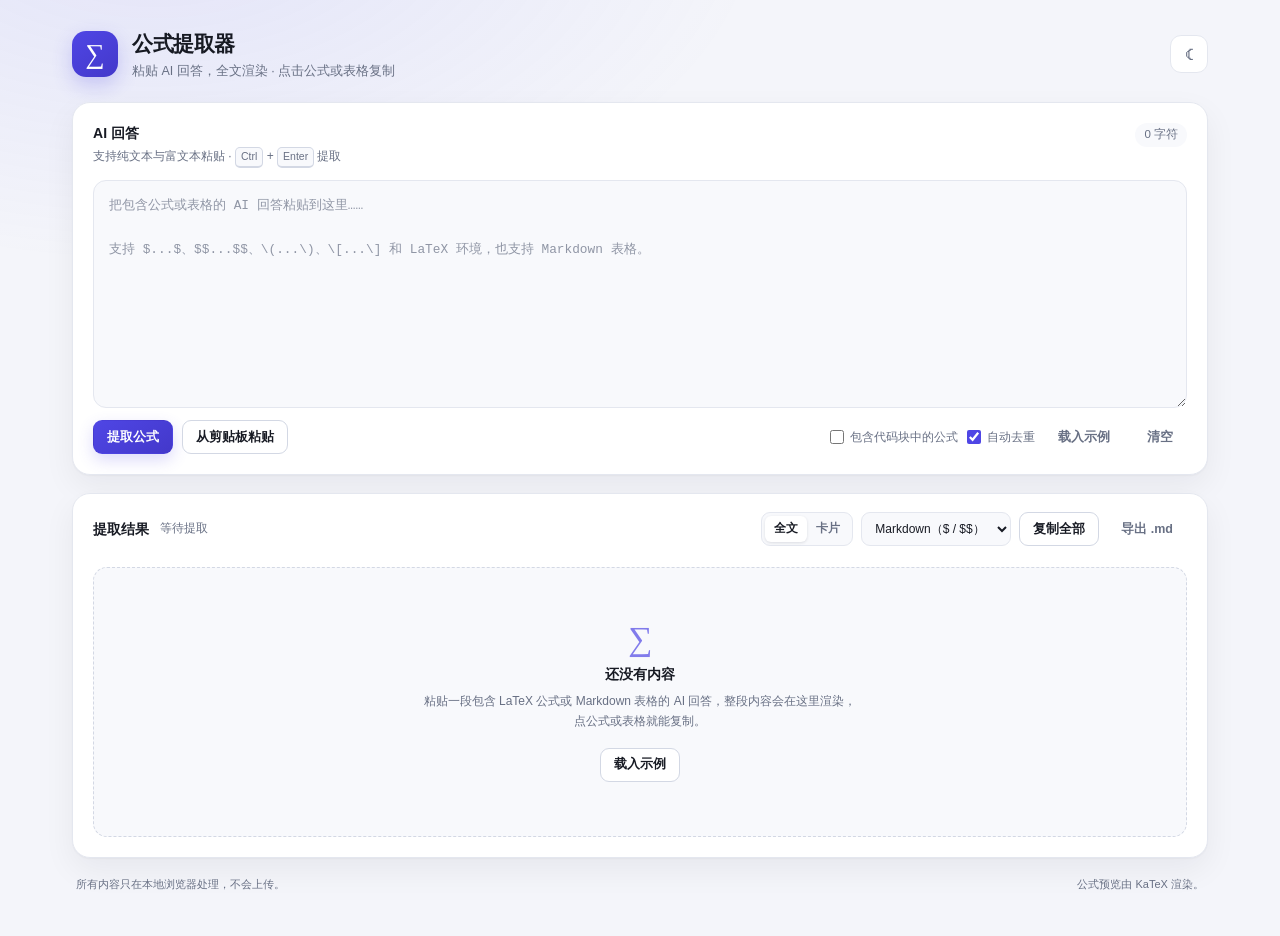
==== commit 955ae97f: "Render full document even without formulas Keep the document and table view available for table-only" ====
--- a/index.html
+++ b/index.html
@@ -78,6 +78,7 @@
   --info-bg: #eef4ff;
   --info-border: #c9d8ff;
   --code-surface: #f5f6fa;
+  --table-stripe: #fafbfe;
   --shadow: 0 1px 2px rgba(16, 24, 40, 0.04), 0 12px 32px rgba(16, 24, 40, 0.06);
   --toast-bg: #171a23;
   --toast-text: #ffffff;
@@ -115,6 +116,7 @@
   --info-bg: #152238;
   --info-border: #2b4570;
   --code-surface: #0e1119;
+  --table-stripe: #11141d;
   --shadow: 0 1px 2px rgba(0, 0, 0, 0.3), 0 16px 40px rgba(0, 0, 0, 0.24);
   --toast-bg: #e8eaf2;
   --toast-text: #141721;
@@ -877,7 +879,7 @@
 
 .doc-body table {
   width: 100%;
-  margin: 0 0 16px;
+  margin: 0;
   border-collapse: collapse;
   font-size: 13px;
   line-height: 1.65;
@@ -894,6 +896,85 @@
 .doc-body th {
   background: var(--panel-soft);
   font-weight: 600;
+}
+
+.doc-body th[data-align="center"],
+.doc-body td[data-align="center"] {
+  text-align: center;
+}
+
+.doc-body th[data-align="right"],
+.doc-body td[data-align="right"] {
+  text-align: right;
+}
+
+.doc-body tbody tr:nth-child(even) td {
+  background: var(--table-stripe);
+}
+
+.doc-table {
+  position: relative;
+  margin: 0 0 16px;
+}
+
+.doc-table-scroll {
+  overflow-x: auto;
+  border-radius: 10px;
+}
+
+.doc-table-scroll table {
+  cursor: copy;
+}
+
+.doc-table-copy {
+  position: absolute;
+  top: 7px;
+  right: 7px;
+  z-index: 2;
+  min-height: 26px;
+  padding: 3px 9px;
+  border: 1px solid var(--border-strong);
+  border-radius: 7px;
+  background: var(--panel);
+  color: var(--muted);
+  font-size: 11px;
+  font-weight: 600;
+  opacity: 0;
+  transform: translateY(-2px);
+  transition: opacity 0.15s ease, transform 0.15s ease, color 0.15s ease, border-color 0.15s ease;
+  box-shadow: 0 4px 12px rgba(16, 24, 40, 0.12);
+}
+
+.doc-table:hover .doc-table-copy,
+.doc-table:focus-within .doc-table-copy,
+.doc-table.copied .doc-table-copy {
+  opacity: 1;
+  transform: none;
+}
+
+.doc-table-copy:hover {
+  border-color: var(--accent-border);
+  color: var(--accent);
+}
+
+.doc-table.copied .doc-table-scroll {
+  animation: table-copied 0.55s ease;
+}
+
+@keyframes table-copied {
+  0% {
+    box-shadow: 0 0 0 2px var(--accent-border);
+  }
+  100% {
+    box-shadow: 0 0 0 2px transparent;
+  }
+}
+
+@media (hover: none) {
+  .doc-table-copy {
+    opacity: 1;
+    transform: none;
+  }
 }
 
 .doc-body a {
@@ -1186,7 +1267,7 @@
         <div class="brand-mark" aria-hidden="true">∑</div>
         <div>
           <h1>公式提取器</h1>
-          <p>粘贴 AI 回答，全文渲染 · 点击公式直接复制</p>
+          <p>粘贴 AI 回答，全文渲染 · 点击公式或表格复制</p>
         </div>
       </div>
       <div class="header-actions">
@@ -1206,7 +1287,7 @@
           <span id="inputCount" class="input-count">0 字符</span>
         </div>
 
-        <textarea id="inputText" class="input-area" spellcheck="false" placeholder="把包含公式的 AI 回答粘贴到这里……&#10;&#10;支持 $...$、$$...$$、\(...\)、\[...\] 和 LaTeX 环境。"></textarea>
+        <textarea id="inputText" class="input-area" spellcheck="false" placeholder="把包含公式或表格的 AI 回答粘贴到这里……&#10;&#10;支持 $...$、$$...$$、\(...\)、\[...\] 和 LaTeX 环境，也支持 Markdown 表格。"></textarea>
 
         <div class="input-actions">
           <button type="button" id="extractBtn" class="btn primary">提取公式</button>
@@ -1263,8 +1344,8 @@
 
         <div id="emptyState" class="empty-state">
           <div class="empty-mark" aria-hidden="true">∑</div>
-          <h3>还没有公式</h3>
-          <p>粘贴一段包含 LaTeX 的 AI 回答，整段内容会在这里渲染，点一下公式就能复制。</p>
+          <h3>还没有内容</h3>
+          <p>粘贴一段包含 LaTeX 公式或 Markdown 表格的 AI 回答，整段内容会在这里渲染，点公式或表格就能复制。</p>
           <button type="button" id="emptyExampleBtn" class="btn">载入示例</button>
         </div>
       </section>
@@ -1319,6 +1400,13 @@
 \delta_t &= r_t + \gamma V(s_{t+1}) - V(s_t).
 \end{align}
 
+常见方法对比如下：
+
+| 方法 | 目标函数 | 是否在线 |
+| :--- | :---: | ---: |
+| PPO | $L^{\mathrm{CLIP}}(\theta)$ | 是 |
+| DPO | $\mathcal{L}_{\mathrm{DPO}}(\theta)$ | 否 |
+
 价值网络的损失为
 
 \[
@@ -1480,6 +1568,144 @@
 
   function looksLikeCurrency(text, index) {
     return /^\$[\d.,]+(?=$|[\s，。；、,.;:)）])/.test(text.slice(index, index + 24));
+  }
+
+  function getLineRanges(text, start, end) {
+    const lines = [];
+    let lineStart = start;
+    for (let i = start; i <= end; i++) {
+      if (i === end || text.charAt(i) === '\n') {
+        lines.push({ start: lineStart, end: i });
+        lineStart = i + 1;
+      }
+    }
+    return lines;
+  }
+
+  function trimRange(text, start, end) {
+    let s = start;
+    let e = end;
+    while (s < e && (text.charAt(s) === ' ' || text.charAt(s) === '\t')) s++;
+    while (e > s && /[ \t\r]/.test(text.charAt(e - 1))) e--;
+    return { start: s, end: e, text: text.slice(s, e) };
+  }
+
+  function cellFromRange(text, start, end) {
+    const trimmed = trimRange(text, start, end);
+    return {
+      start: trimmed.start,
+      end: trimmed.end,
+      text: trimmed.text.replace(/\\\|/g, '|')
+    };
+  }
+
+  // Splits a GFM table row. Pipes inside inline code spans stay in the cell,
+  // and \| is treated as a literal pipe.
+  function splitTableRow(text, start, end) {
+    let s = start;
+    let e = end;
+    while (s < e && (text.charAt(s) === ' ' || text.charAt(s) === '\t')) s++;
+    while (e > s && /[ \t\r]/.test(text.charAt(e - 1))) e--;
+
+    let sawPipe = false;
+    if (s < e && text.charAt(s) === '|') {
+      sawPipe = true;
+      s++;
+    }
+    if (e > s && text.charAt(e - 1) === '|' && !isEscaped(text, e - 1)) {
+      sawPipe = true;
+      e--;
+    }
+
+    const cells = [];
+    let cellStart = s;
+    let ticks = 0;
+    let i = s;
+
+    while (i < e) {
+      const ch = text.charAt(i);
+      if (ch === '`') {
+        let run = 1;
+        while (i + run < e && text.charAt(i + run) === '`') run++;
+        if (ticks === 0) ticks = run;
+        else if (run === ticks) ticks = 0;
+        i += run;
+        continue;
+      }
+      if (ch === '|' && ticks === 0 && !isEscaped(text, i)) {
+        sawPipe = true;
+        cells.push(cellFromRange(text, cellStart, i));
+        cellStart = i + 1;
+      }
+      i++;
+    }
+    cells.push(cellFromRange(text, cellStart, e));
+
+    return sawPipe ? cells : null;
+  }
+
+  function tableAlignOf(cellText) {
+    if (!/^:?-+:?$/.test(cellText)) return undefined;
+    const left = cellText.charAt(0) === ':';
+    const right = cellText.charAt(cellText.length - 1) === ':';
+    if (left && right) return 'center';
+    if (right) return 'right';
+    if (left) return 'left';
+    return null;
+  }
+
+  function findTable(text, start, end) {
+    const lines = getLineRanges(text, start, end);
+
+    for (let i = 0; i + 1 < lines.length; i++) {
+      const headerLine = trimRange(text, lines[i].start, lines[i].end);
+      if (!headerLine.text) continue;
+      if (/^(?:[-*+]|\d{1,9}[.)])[ \t]/.test(headerLine.text) || headerLine.text.charAt(0) === '>') continue;
+
+      const header = splitTableRow(text, headerLine.start, headerLine.end);
+      if (!header) continue;
+
+      const delimiterLine = trimRange(text, lines[i + 1].start, lines[i + 1].end);
+      if (!delimiterLine.text) continue;
+
+      const delimiter = splitTableRow(text, delimiterLine.start, delimiterLine.end);
+      if (!delimiter || delimiter.length !== header.length) continue;
+
+      const align = [];
+      let valid = true;
+      for (let c = 0; c < delimiter.length; c++) {
+        const value = tableAlignOf(delimiter[c].text);
+        if (value === undefined) {
+          valid = false;
+          break;
+        }
+        align.push(value);
+      }
+      if (!valid) continue;
+
+      const rows = [];
+      let lastLine = i + 1;
+      for (let j = i + 2; j < lines.length; j++) {
+        const rowLine = trimRange(text, lines[j].start, lines[j].end);
+        if (!rowLine.text) break;
+        const cells = splitTableRow(text, rowLine.start, rowLine.end);
+        if (!cells) break;
+        rows.push({ start: rowLine.start, end: rowLine.end, cells: cells });
+        lastLine = j;
+      }
+
+      const tableEnd = trimRange(text, lines[lastLine].start, lines[lastLine].end).end;
+      return {
+        start: headerLine.start,
+        end: tableEnd,
+        markdown: text.slice(headerLine.start, tableEnd).replace(/\r\n?/g, '\n'),
+        header: header,
+        align: align,
+        rows: rows
+      };
+    }
+
+    return null;
   }
 
   function validInlineMath(text, open, close, content) {
@@ -1811,6 +2037,7 @@
     extractFromText: extractFromText,
     extractFromHtml: extractFromHtml,
     findCodeFences: findCodeFences,
+    findTable: findTable,
     mergeFormulas: mergeFormulas,
     formatFormula: formatFormula,
     getPreviewSource: getPreviewSource,
@@ -2115,7 +2342,7 @@
   function updateStats(visibleCount) {
     const total = state.formulas.length;
     if (!total) {
-      els.stats.textContent = state.formulasInput && state.input === state.formulasInput ? '未找到公式' : '等待提取';
+      els.stats.textContent = state.input.trim() ? '未找到公式 · 全文已渲染' : '等待提取';
       return;
     }
 
@@ -2263,19 +2490,22 @@
     });
   }
 
-  function appendFormattedLine(parent, line) {
+  function appendFormattedLine(parent, line, transform) {
     if (!line) return;
+    const makeText = function (value) {
+      return document.createTextNode(transform ? transform(value) : value);
+    };
     INLINE_MARK_RE.lastIndex = 0;
     let last = 0;
     let match;
     while ((match = INLINE_MARK_RE.exec(line))) {
       if (match.index > last) {
-        parent.appendChild(document.createTextNode(line.slice(last, match.index)));
+        parent.appendChild(makeText(line.slice(last, match.index)));
       }
       const token = match[0];
       if (token.slice(0, 2) === '**') {
         const strong = document.createElement('strong');
-        strong.textContent = token.slice(2, -2);
+        strong.textContent = transform ? transform(token.slice(2, -2)) : token.slice(2, -2);
         parent.appendChild(strong);
       } else if (token.charAt(0) === '`') {
         const code = document.createElement('code');
@@ -2285,7 +2515,7 @@
         const link = /^\[([^\]]+)\]\((https?:\/\/[^)\s]+)\)$/.exec(token);
         if (link) {
           const a = document.createElement('a');
-          a.textContent = link[1];
+          a.textContent = transform ? transform(link[1]) : link[1];
           a.href = link[2];
           a.target = '_blank';
           a.rel = 'noopener noreferrer';
@@ -2297,30 +2527,30 @@
       last = match.index + token.length;
     }
     if (last < line.length) {
-      parent.appendChild(document.createTextNode(line.slice(last)));
-    }
-  }
-
-  function appendFormattedText(parent, text) {
+      parent.appendChild(makeText(line.slice(last)));
+    }
+  }
+
+  function appendFormattedText(parent, text, transform) {
     if (!text) return;
     const lines = text.split('\n');
     lines.forEach(function (line, index) {
       if (index > 0) parent.appendChild(document.createElement('br'));
-      appendFormattedLine(parent, line);
-    });
-  }
-
-  function appendInlineRange(parent, text, start, end, occurrences) {
+      appendFormattedLine(parent, line, transform);
+    });
+  }
+
+  function appendInlineRange(parent, text, start, end, occurrences, transform) {
     let cursor = start;
     occurrences.forEach(function (occurrence) {
       if (occurrence.start < start || occurrence.end > end) return;
       if (occurrence.start > cursor) {
-        appendFormattedText(parent, text.slice(cursor, occurrence.start));
+        appendFormattedText(parent, text.slice(cursor, occurrence.start), transform);
       }
       parent.appendChild(makeDocFormula(occurrence.source, occurrence.type));
       cursor = occurrence.end;
     });
-    if (cursor < end) appendFormattedText(parent, text.slice(cursor, end));
+    if (cursor < end) appendFormattedText(parent, text.slice(cursor, end), transform);
   }
 
   function occurrencesInRange(occurrences, start, end) {
@@ -2414,10 +2644,62 @@
     return true;
   }
 
+  function stripTableEscapes(value) {
+    return value.replace(/\\\|/g, '|');
+  }
+
+  function appendTableBlock(body, text, table, occurrences) {
+    const width = table.header.length;
+    const tableEl = document.createElement('table');
+    const head = document.createElement('thead');
+    const headRow = document.createElement('tr');
+
+    function makeCell(cell, tag, column) {
+      const element = document.createElement(tag);
+      if (table.align[column]) element.setAttribute('data-align', table.align[column]);
+      if (cell) appendInlineRange(element, text, cell.start, cell.end, occurrences, stripTableEscapes);
+      return element;
+    }
+
+    for (let c = 0; c < width; c++) {
+      headRow.appendChild(makeCell(table.header[c], 'th', c));
+    }
+    head.appendChild(headRow);
+    tableEl.appendChild(head);
+
+    if (table.rows.length) {
+      const tbody = document.createElement('tbody');
+      table.rows.forEach(function (row) {
+        const tr = document.createElement('tr');
+        for (let c = 0; c < width; c++) {
+          tr.appendChild(makeCell(row.cells[c], 'td', c));
+        }
+        tbody.appendChild(tr);
+      });
+      tableEl.appendChild(tbody);
+    }
+
+    tableEl.dataset.markdown = table.markdown;
+    body.appendChild(tableEl);
+  }
+
   function appendBlock(body, text, start, end, occurrences) {
     while (start < end && /\s/.test(text.charAt(start))) start++;
     while (end > start && /\s/.test(text.charAt(end - 1))) end--;
     if (start >= end) return;
+
+    let table = null;
+    try {
+      table = Parser.findTable(text, start, end);
+    } catch (error) {
+      table = null;
+    }
+    if (table) {
+      if (table.start > start) appendBlock(body, text, start, table.start, occurrences);
+      appendTableBlock(body, text, table, occurrences);
+      if (table.end < end) appendBlock(body, text, table.end, end, occurrences);
+      return;
+    }
 
     const blockText = text.slice(start, end);
     const local = occurrencesInRange(occurrences, start, end);
@@ -2657,6 +2939,10 @@
         const value = source.getAttribute(name);
         if (value && /^\d{1,3}$/.test(value)) target.setAttribute(name, value);
       });
+      const styleAlign = /text-align\s*:\s*(left|center|right)/i.exec(source.getAttribute('style') || '');
+      const align = (source.getAttribute('align') || '').toLowerCase();
+      const value = /^(left|center|right)$/.test(align) ? align : (styleAlign ? styleAlign[1].toLowerCase() : '');
+      if (value) target.setAttribute('data-align', value);
     } else if (tag === 'OL') {
       const start = source.getAttribute('start');
       if (start && /^-?\d{1,6}$/.test(start)) target.setAttribute('start', start);
@@ -2715,6 +3001,136 @@
     body.className = 'doc-body';
     sanitizeDocChildren(doc.body, body);
     return body;
+  }
+
+  function markdownCellText(cell) {
+    let out = '';
+    Array.from(cell.childNodes).forEach(function (node) {
+      if (node.nodeType === 3) {
+        out += (node.nodeValue || '').replace(/\|/g, '\\|');
+        return;
+      }
+      if (node.nodeType !== 1) return;
+
+      const tag = node.tagName.toUpperCase();
+      if (tag === 'BR') {
+        out += '<br>';
+        return;
+      }
+      if (node.hasAttribute('data-doc-formula')) {
+        out += '$' + (node.getAttribute('data-source') || '') + '$';
+        return;
+      }
+      if (tag === 'CODE') {
+        out += '`' + (node.textContent || '') + '`';
+        return;
+      }
+      if (tag === 'STRONG' || tag === 'B') {
+        out += '**' + markdownCellText(node) + '**';
+        return;
+      }
+      if (tag === 'EM' || tag === 'I') {
+        out += '*' + markdownCellText(node) + '*';
+        return;
+      }
+      if (tag === 'A') {
+        const href = node.getAttribute('href') || '';
+        out += '[' + markdownCellText(node) + '](' + href + ')';
+        return;
+      }
+      out += markdownCellText(node);
+    });
+    return out.replace(/[ \t\r\n]+/g, ' ').trim();
+  }
+
+  function tableToMarkdown(table) {
+    const matrix = Array.from(table.rows).map(function (row) {
+      return Array.from(row.cells).map(function (cell) {
+        return {
+          text: markdownCellText(cell),
+          align: (cell.getAttribute('data-align') || '').toLowerCase()
+        };
+      });
+    }).filter(function (cells) { return cells.length > 0; });
+
+    if (!matrix.length) return '';
+
+    const width = matrix[0].length;
+    const delimiter = matrix[0].map(function (cell) {
+      if (cell.align === 'center') return ':---:';
+      if (cell.align === 'right') return '---:';
+      if (cell.align === 'left') return ':---';
+      return '---';
+    });
+
+    const rowText = function (cells) {
+      const parts = [];
+      for (let i = 0; i < width; i++) parts.push(cells[i] ? cells[i].text : '');
+      return '| ' + parts.join(' | ') + ' |';
+    };
+
+    const lines = [rowText(matrix[0]), '| ' + delimiter.join(' | ') + ' |'];
+    matrix.slice(1).forEach(function (cells) {
+      lines.push(rowText(cells));
+    });
+    return lines.join('\n');
+  }
+
+  function setupDocTables(body) {
+    Array.from(body.querySelectorAll('table')).forEach(function (table) {
+      if (table.parentElement && table.parentElement.closest('.doc-table')) return;
+
+      const markdown = table.dataset.markdown || tableToMarkdown(table);
+      if (!markdown) return;
+
+      const container = document.createElement('div');
+      container.className = 'doc-table';
+      const scroll = document.createElement('div');
+      scroll.className = 'doc-table-scroll';
+      scroll.title = '点击表格复制整个表格（Markdown）';
+
+      const button = document.createElement('button');
+      button.type = 'button';
+      button.className = 'doc-table-copy';
+      button.textContent = '复制表格';
+      button.title = '复制整个表格（Markdown）';
+      button.setAttribute('aria-label', '复制整个表格的 Markdown');
+
+      const parent = table.parentNode;
+      if (!parent) return;
+      parent.insertBefore(container, table);
+      container.appendChild(button);
+      container.appendChild(scroll);
+      scroll.appendChild(table);
+      table.removeAttribute('data-markdown');
+
+      function copyTable() {
+        copyText(markdown).then(function (copied) {
+          showToast(copied ? '已复制整个表格' : '复制失败，请手动选择表格内容复制', !copied);
+        }).catch(function () {
+          showToast('复制失败，请手动选择表格内容复制', true);
+        });
+        container.classList.remove('copied');
+        void container.offsetWidth;
+        container.classList.add('copied');
+      }
+
+      button.addEventListener('click', function (event) {
+        event.stopPropagation();
+        copyTable();
+      });
+
+      scroll.addEventListener('click', function (event) {
+        if (event.target.closest('a, [data-doc-formula]')) return;
+        const selection = window.getSelection ? String(window.getSelection()) : '';
+        if (selection.trim()) return;
+        copyTable();
+      });
+
+      container.addEventListener('animationend', function () {
+        container.classList.remove('copied');
+      });
+    });
   }
 
   function renderDoc() {
@@ -2752,13 +3168,14 @@
     }
 
     els.docView.appendChild(body);
+    setupDocTables(body);
     hydrateDocFormulas(body);
   }
 
   function updateDocTip() {
     const label = FORMAT_LABELS[state.format] || FORMAT_LABELS.markdown;
-    els.docTip.textContent = '点击任意公式即可复制 · 当前格式：' + label;
-    els.docTip.hidden = state.view !== 'doc' || !state.formulas.length;
+    els.docTip.textContent = '点击公式复制公式 · 点击表格复制整个表格 · 当前格式：' + label;
+    els.docTip.hidden = state.view !== 'doc' || !state.input.trim();
   }
 
   function wrapperLabel(formula) {
@@ -2838,9 +3255,14 @@
     const wrapper = document.createElement('div');
     wrapper.className = 'empty-state compact';
     const title = document.createElement('h3');
-    title.textContent = '没有匹配的公式';
     const text = document.createElement('p');
-    text.textContent = '试试清空搜索，或切换到“全部”筛选。';
+    if (state.formulas.length) {
+      title.textContent = '没有匹配的公式';
+      text.textContent = '试试清空搜索，或切换到“全部”筛选。';
+    } else {
+      title.textContent = '这段内容里没有公式';
+      text.textContent = '切到“全文”视图即可查看完整内容，表格也可以直接复制。';
+    }
     wrapper.appendChild(title);
     wrapper.appendChild(text);
     return wrapper;
@@ -2883,10 +3305,10 @@
     updateFilterButtons();
     updateViewControls();
 
-    const hasFormulas = state.formulas.length > 0;
-    els.emptyState.hidden = hasFormulas;
-
-    if (!hasFormulas) {
+    const hasContent = !!state.input.trim();
+    els.emptyState.hidden = hasContent;
+
+    if (!hasContent) {
       els.results.replaceChildren();
       els.docView.replaceChildren();
       return;
@@ -2915,7 +3337,7 @@
       state.lastPasteText = '';
       savePasteCache('', '');
       render();
-      setNotice(['请先粘贴包含公式的 AI 回答。'], 'warn');
+      setNotice(['请先粘贴包含公式或表格的 AI 回答。'], 'warn');
       saveState();
       if (!opts.silent) showToast('输入为空', true);
       return;
@@ -2960,14 +3382,24 @@
       messages.push(warning + '。');
     });
 
+    let hasTable = false;
+    try {
+      hasTable = !!Parser.findTable(text, 0, text.length);
+    } catch (error) {
+      hasTable = false;
+    }
+    if (!hasTable && canUseHtml) {
+      hasTable = /<table[\s>]/i.test(state.lastPasteHtml);
+    }
+
     let noticeType = messages.length ? 'info' : '';
     if (!state.formulas.length) {
-      let message = '没有找到公式。请确认粘贴的内容包含 LaTeX 分隔符。';
-      if (canUseHtml) {
-        message += ' 剪贴板富文本中也没有可解析的 MathML/KaTeX 源码；如果原文公式是图片或纯排版字符，需要改用页面抓取方案。';
-      }
-      messages.push(message);
-      noticeType = 'warn';
+      if (!hasTable) {
+        messages.push('没有找到公式或表格，已按全文渲染内容。');
+        if (canUseHtml) {
+          messages.push('剪贴板富文本中也没有可解析的 MathML/KaTeX 源码；如果原文公式是图片或纯排版字符，无法还原 LaTeX。');
+        }
+      }
     } else if (parsed.warnings.length) {
       noticeType = 'warn';
     }
@@ -2976,11 +3408,13 @@
     render();
     saveState();
 
-    if (opts.scroll && state.formulas.length) {
+    if (opts.scroll && state.input.trim()) {
       els.resultsPanel.scrollIntoView({ behavior: 'smooth', block: 'start' });
     }
     if (!opts.silent) {
-      showToast(state.formulas.length ? '提取到 ' + state.formulas.length + ' 个公式' : '没有找到公式', !state.formulas.length);
+      if (state.formulas.length) showToast('提取到 ' + state.formulas.length + ' 个公式');
+      else if (hasTable) showToast('已渲染全文，点击表格即可复制');
+      else showToast('没有找到公式或表格', true);
     }
   }
 
